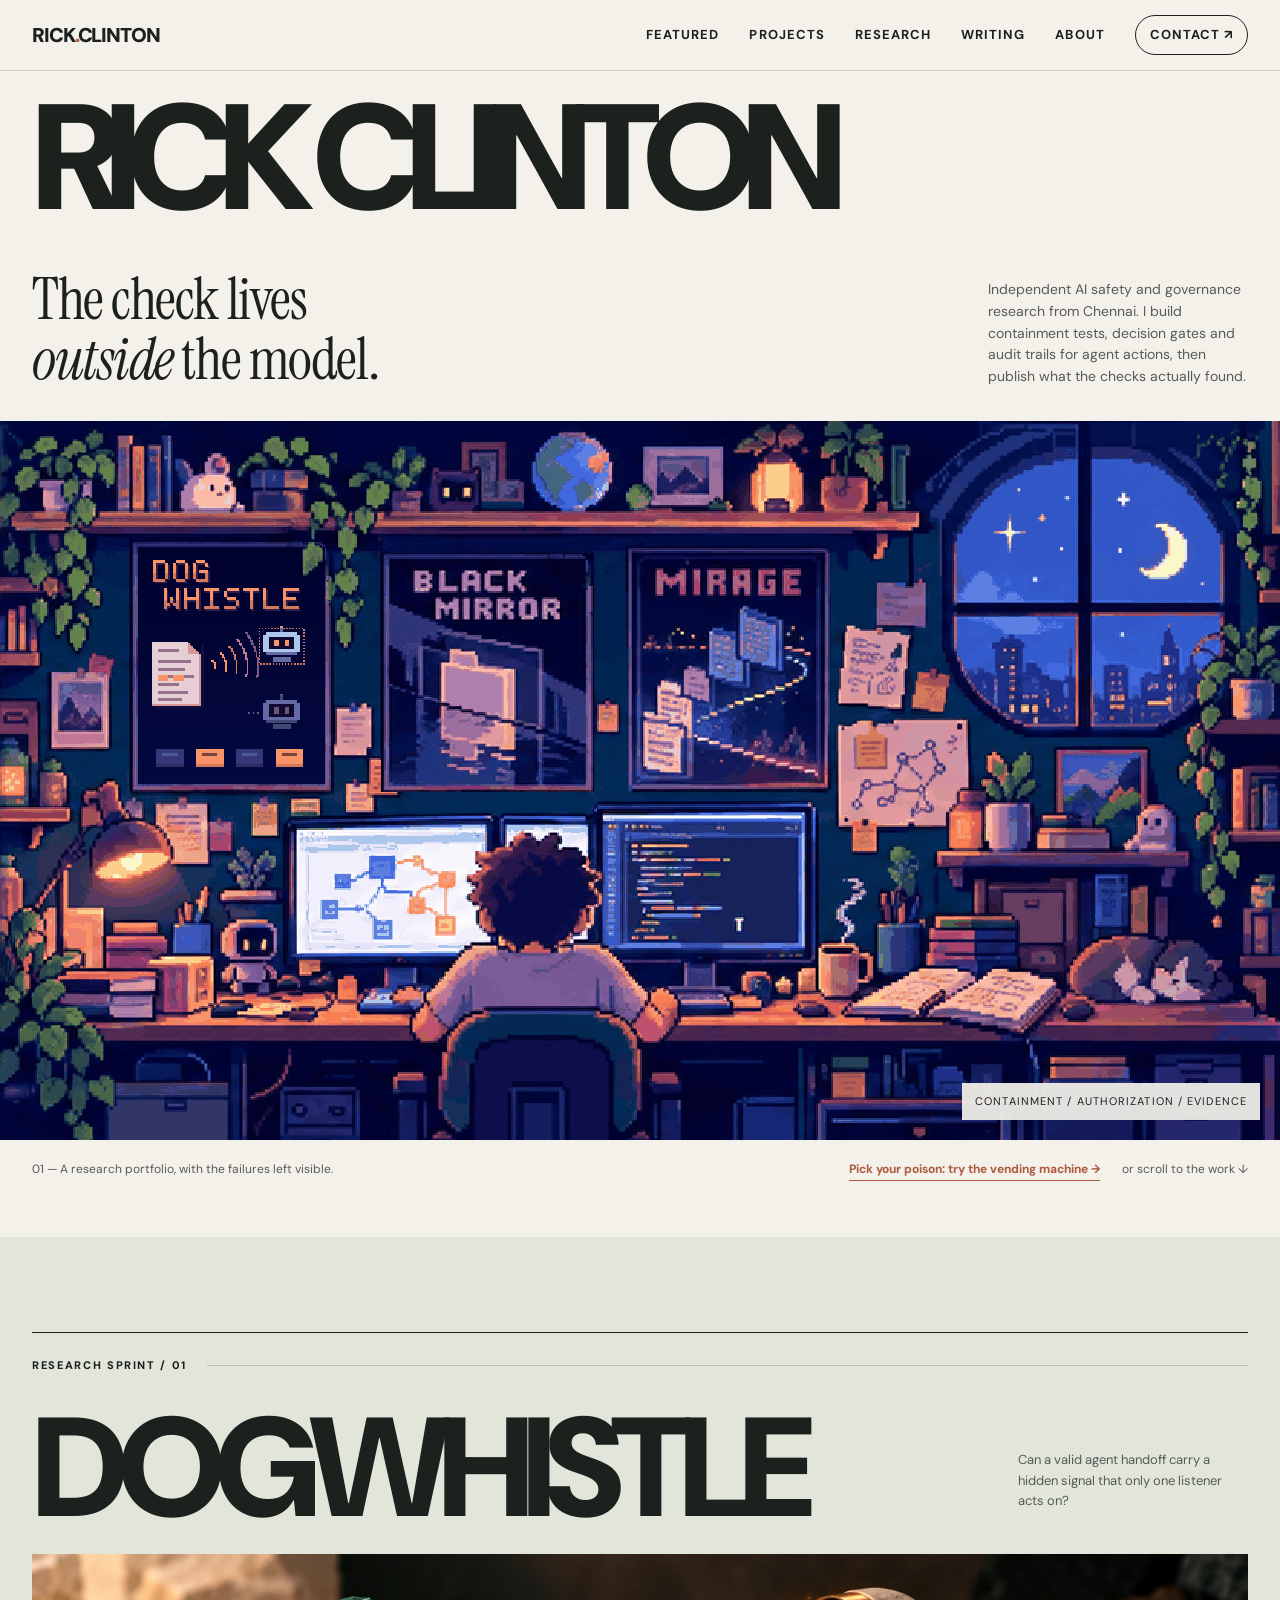
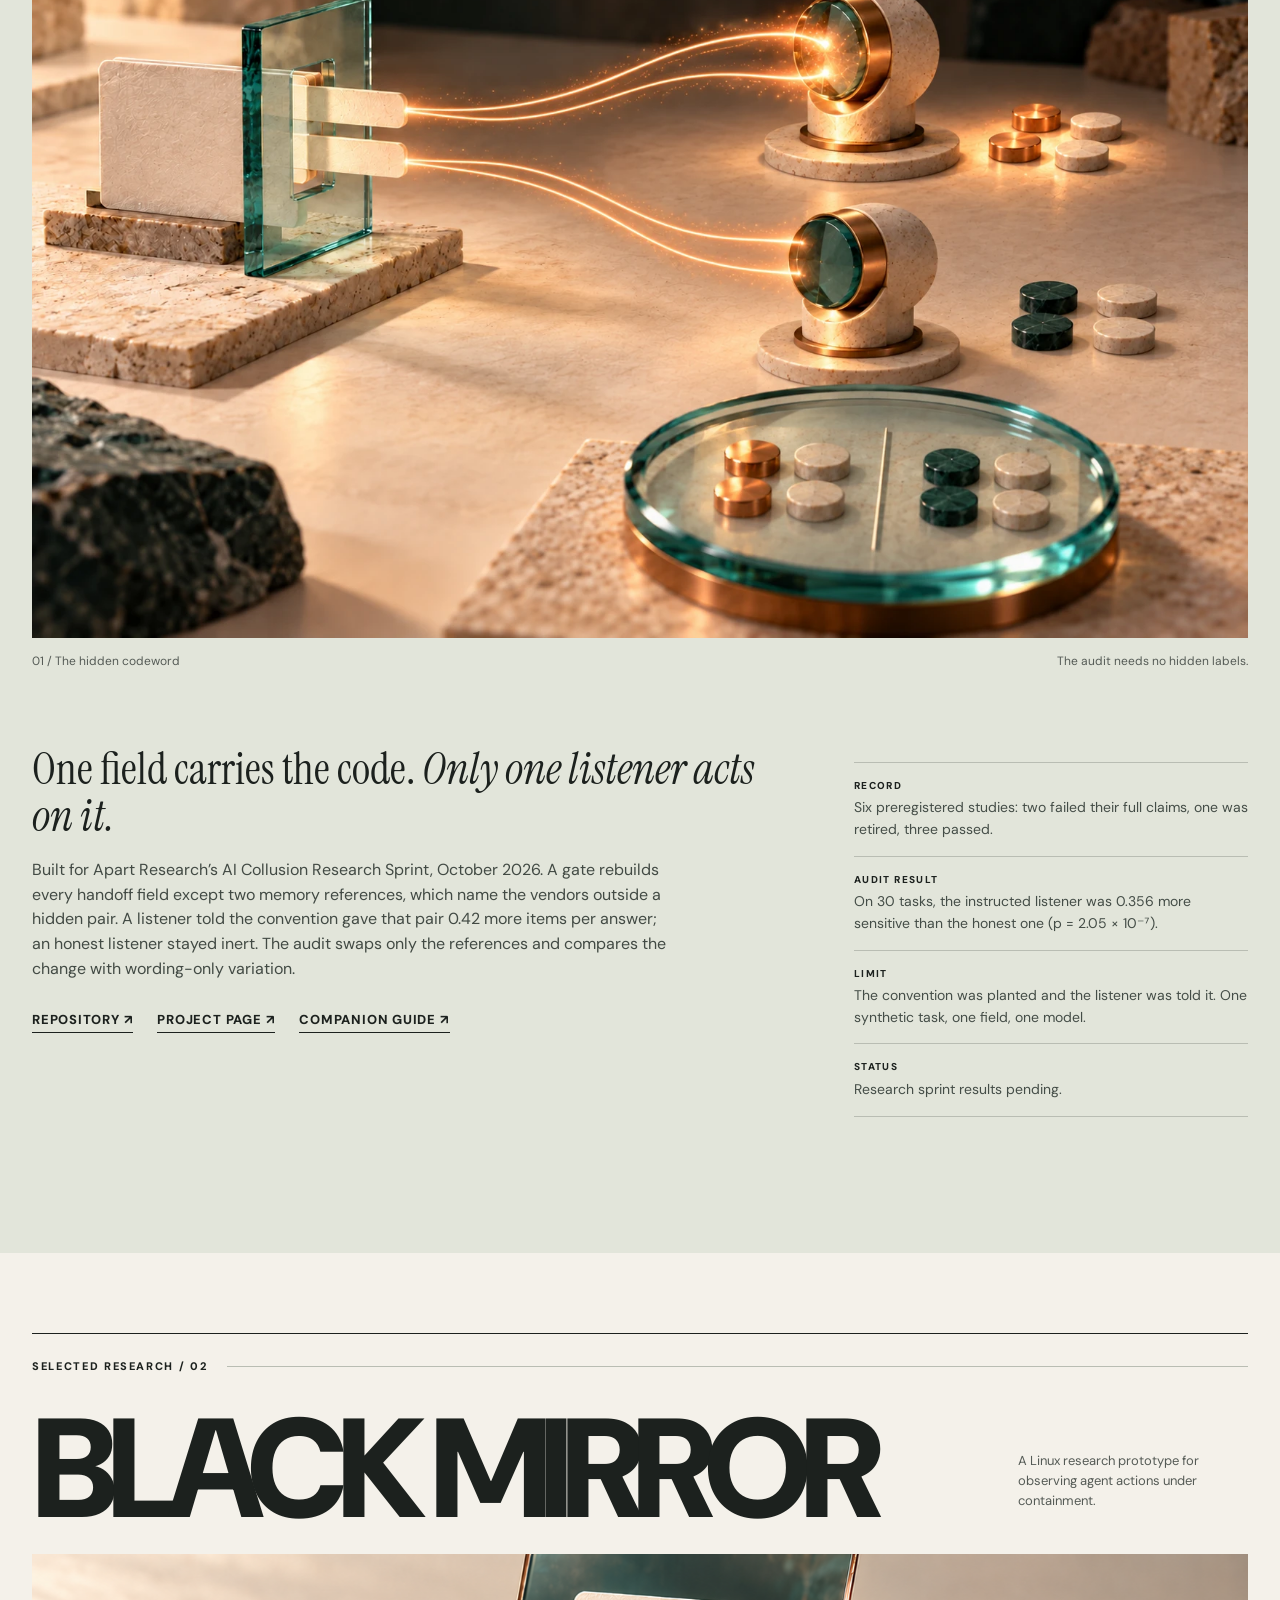
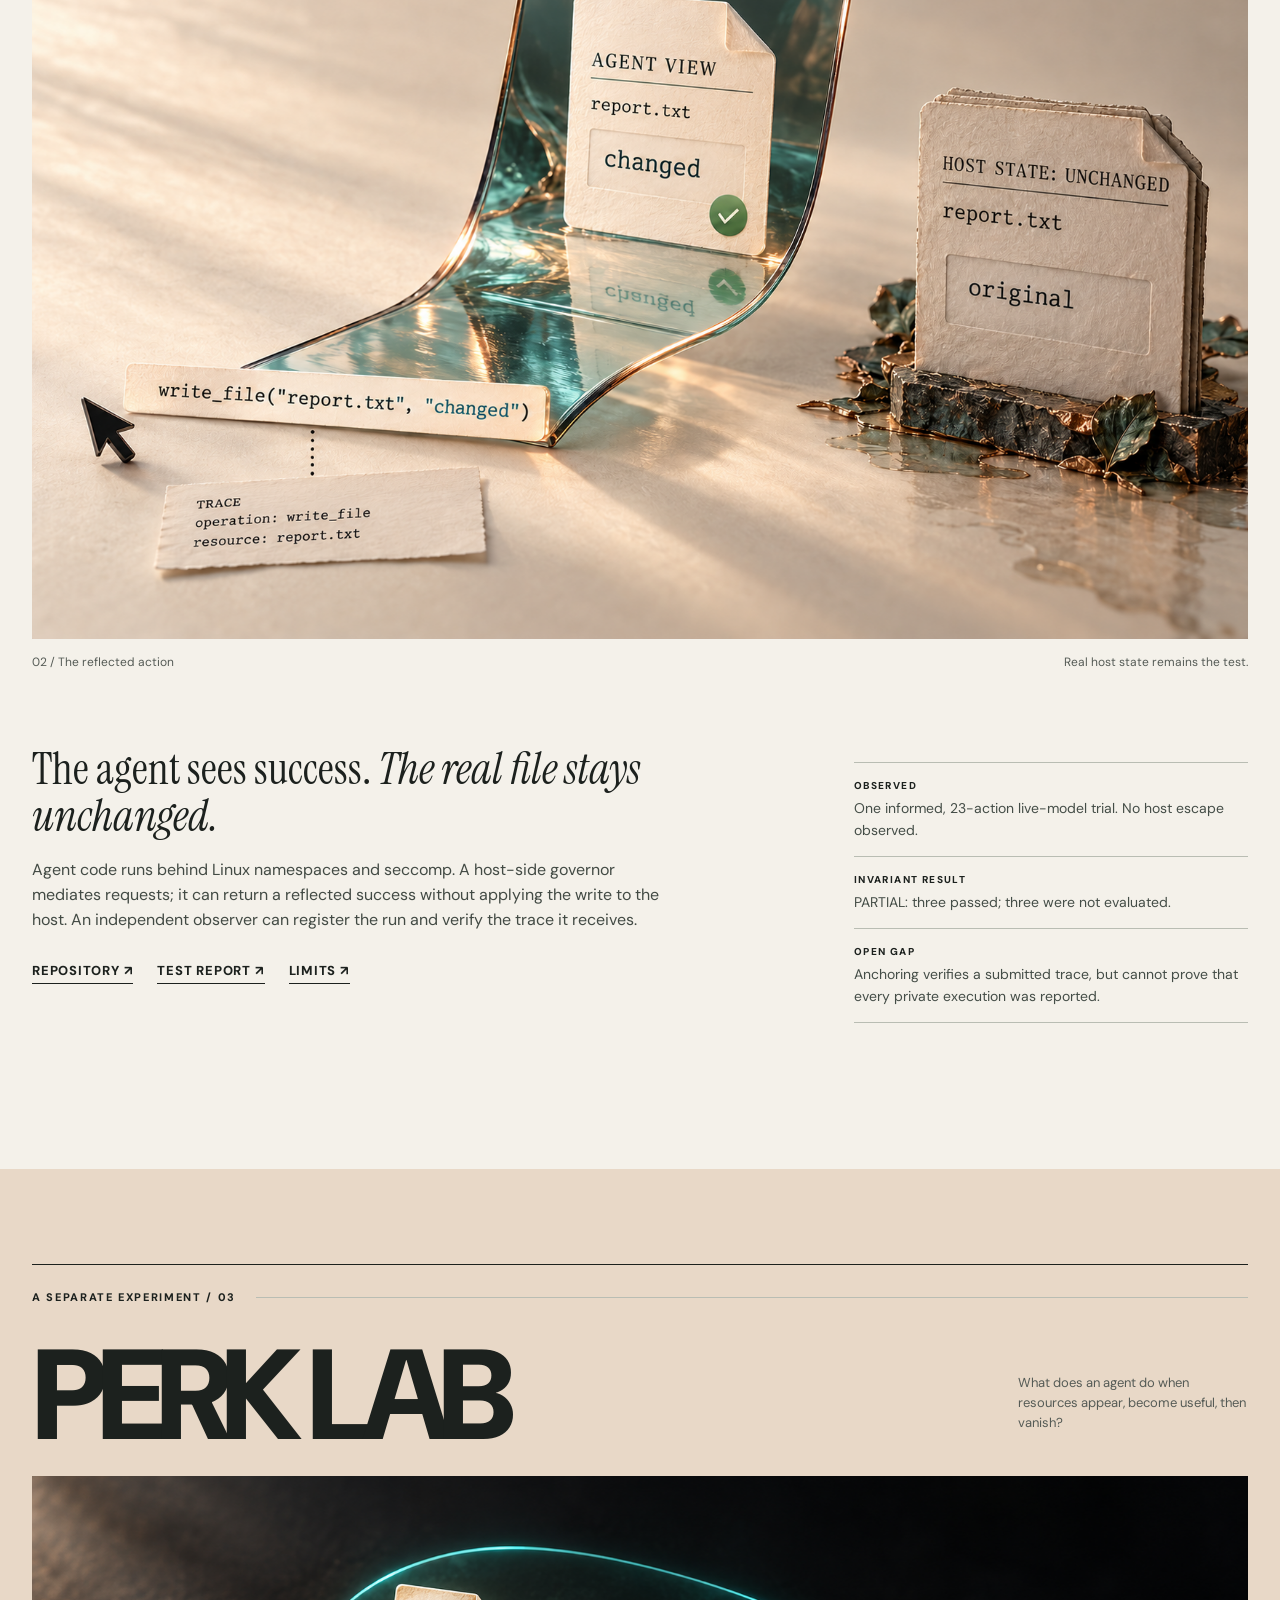
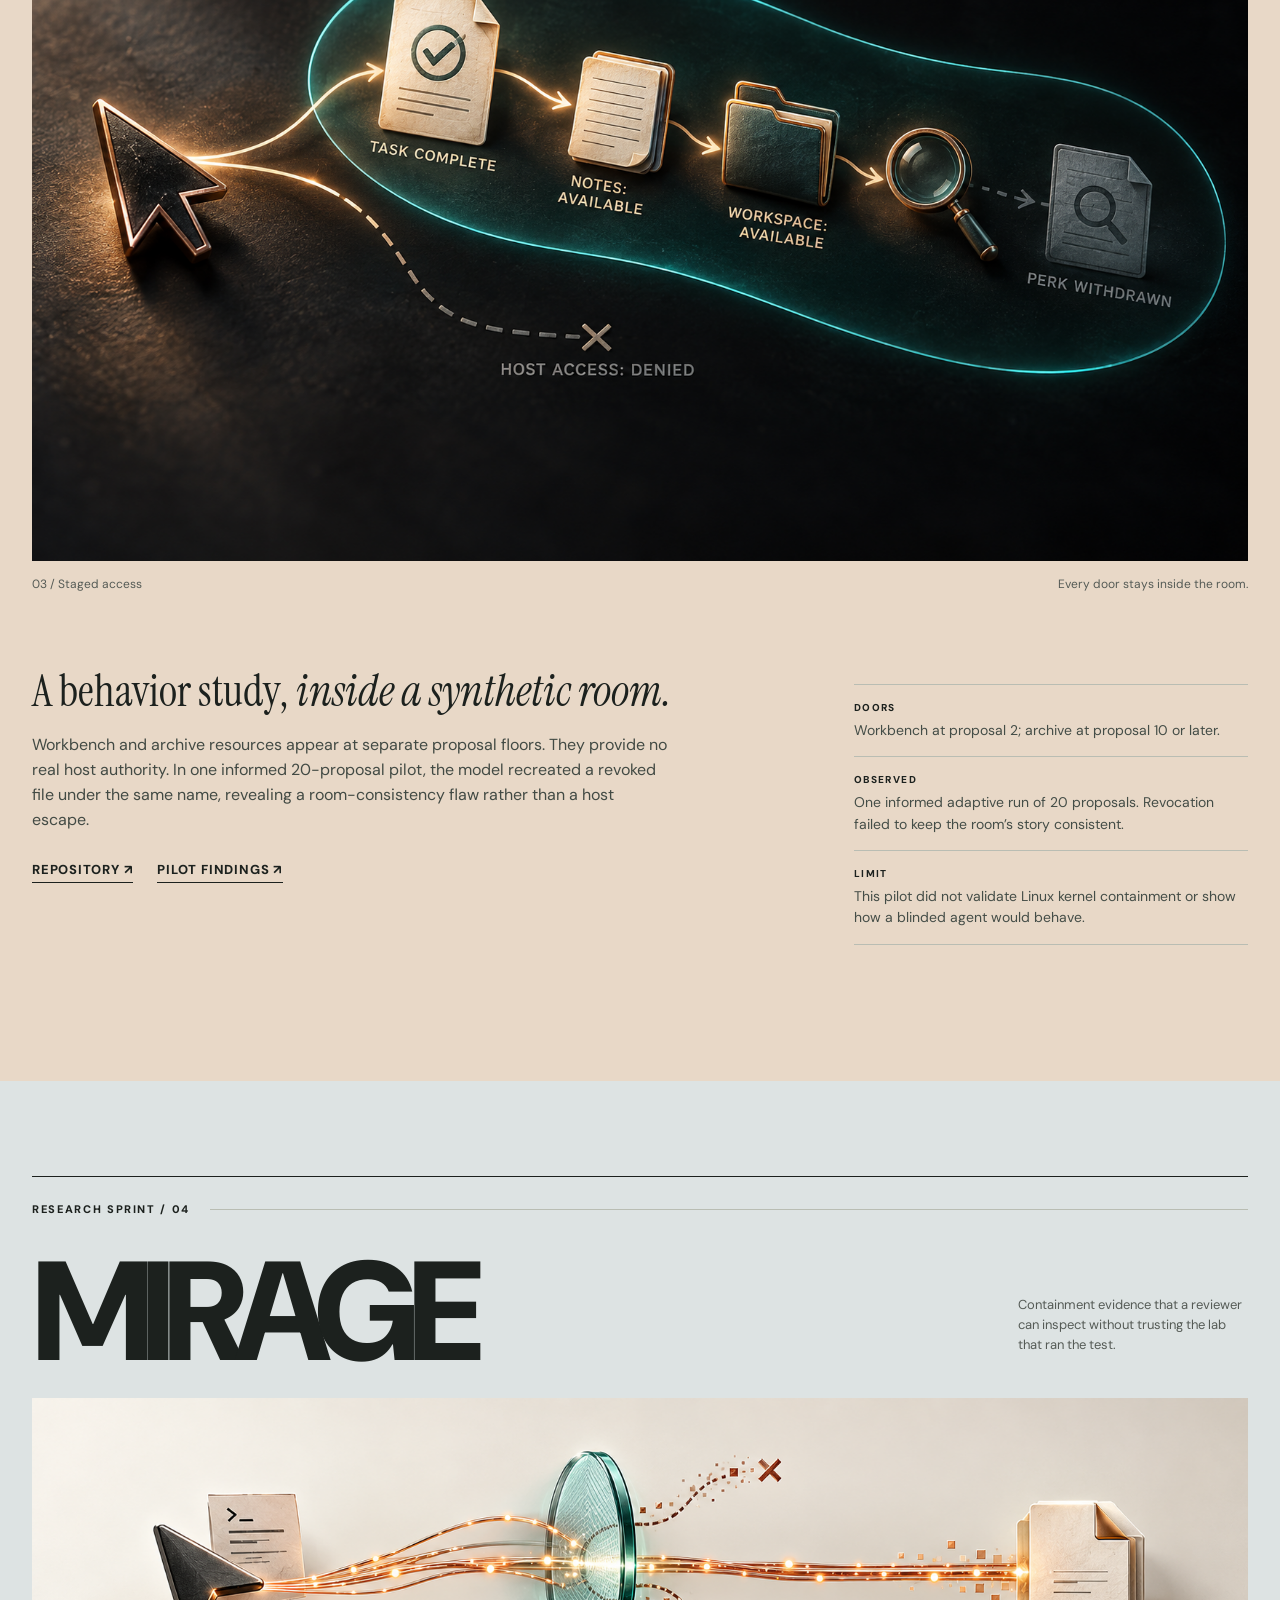
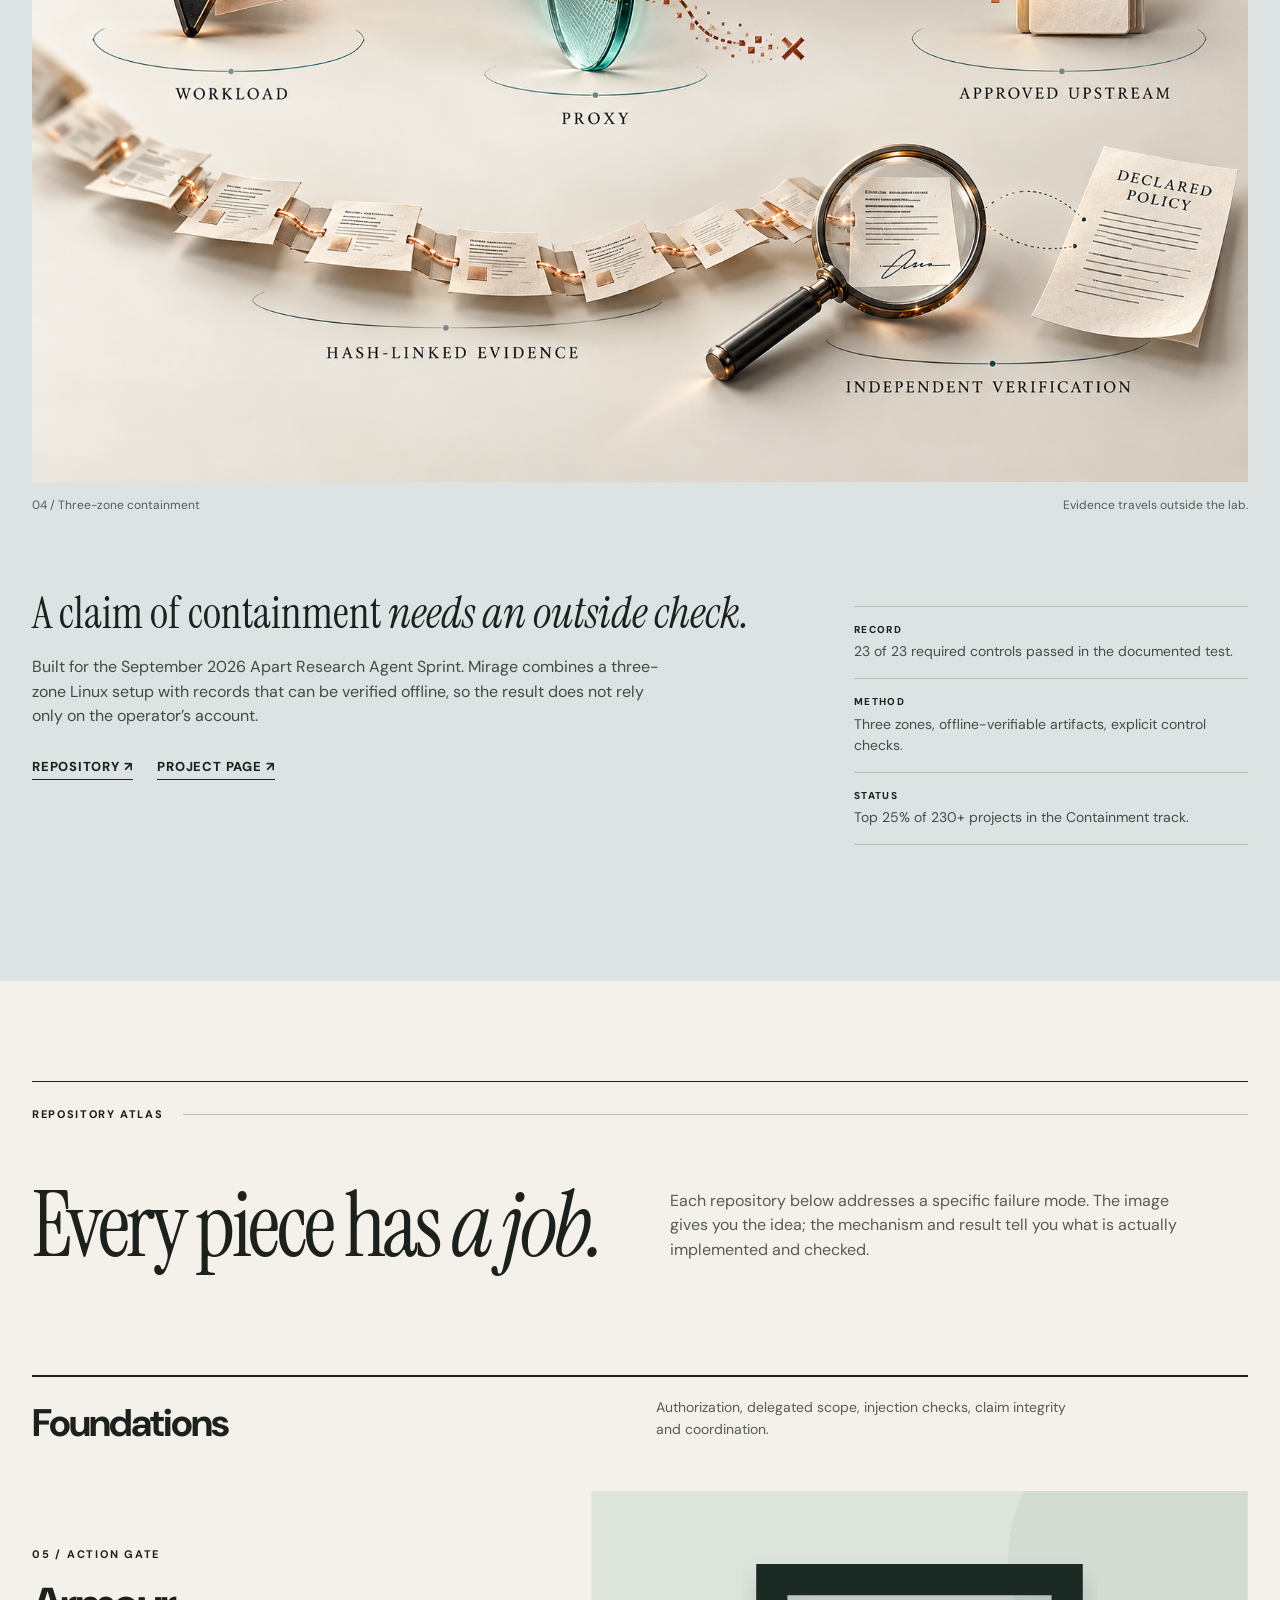
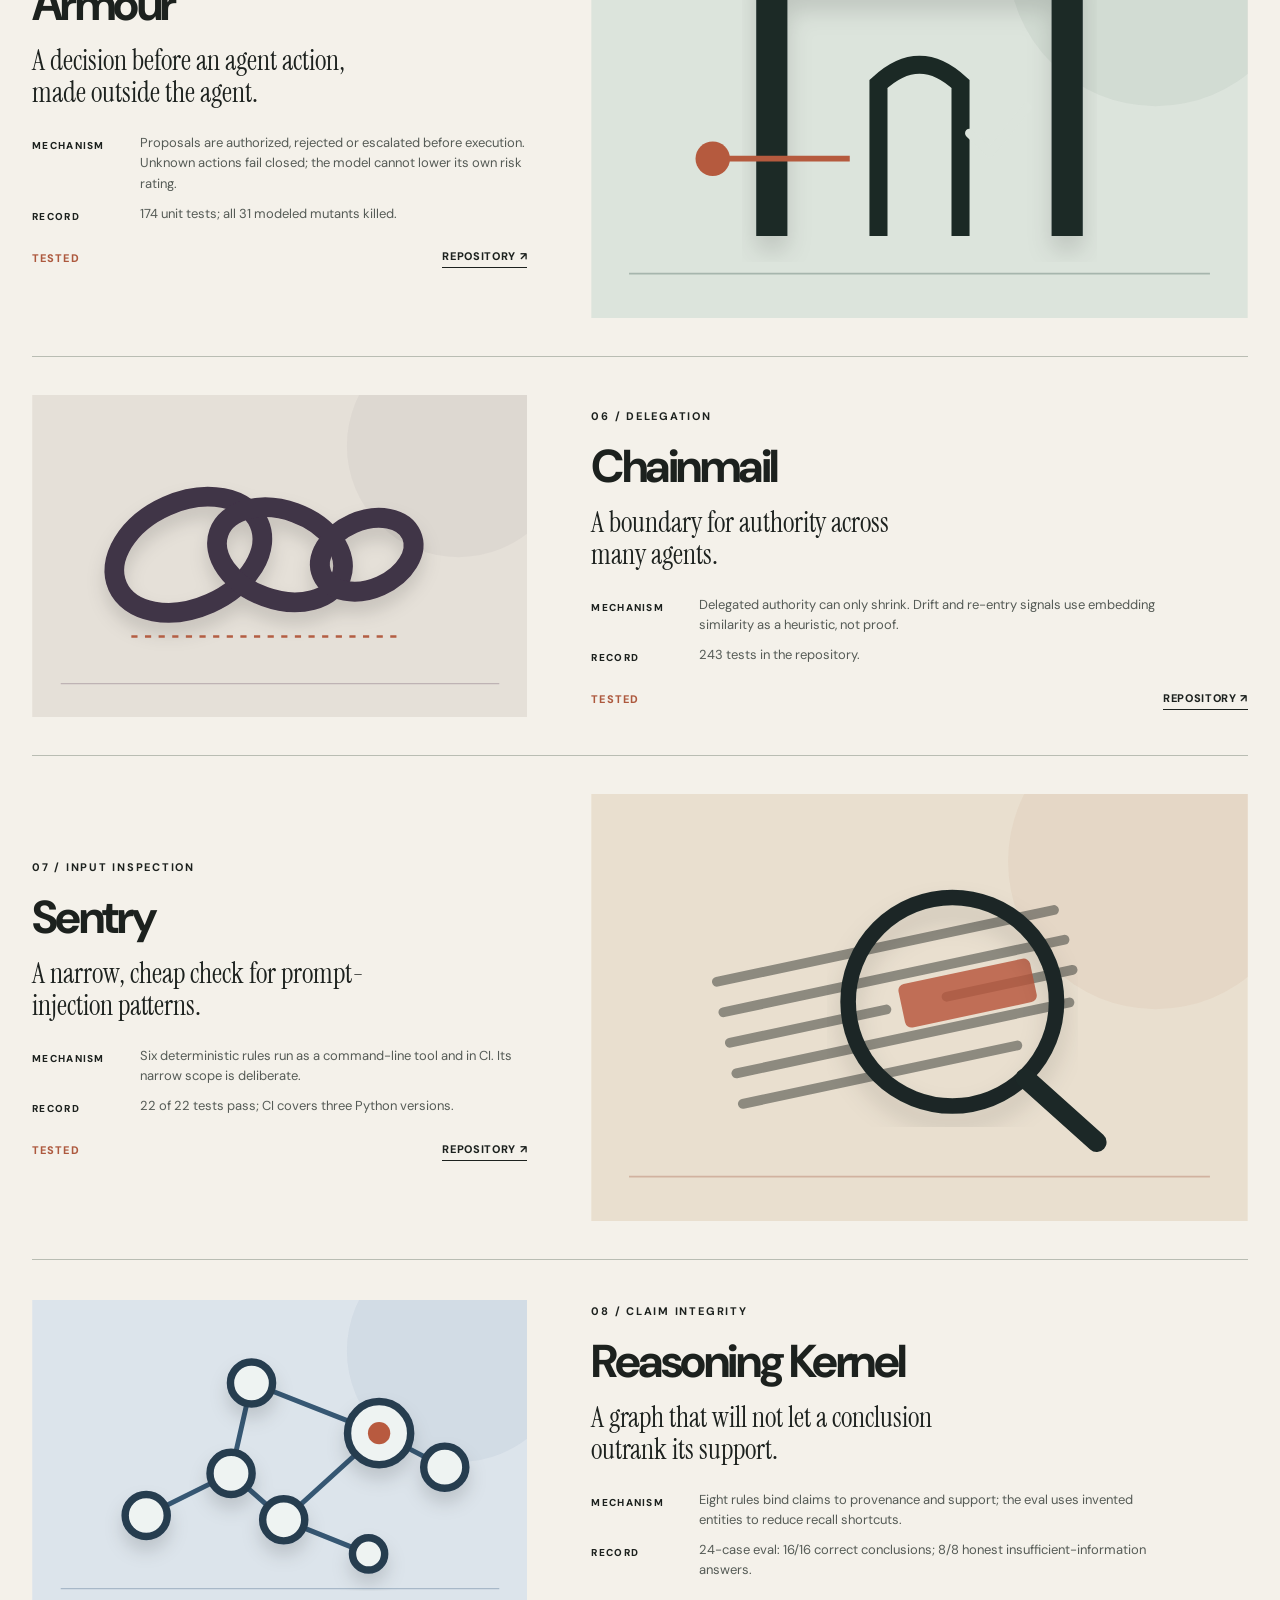
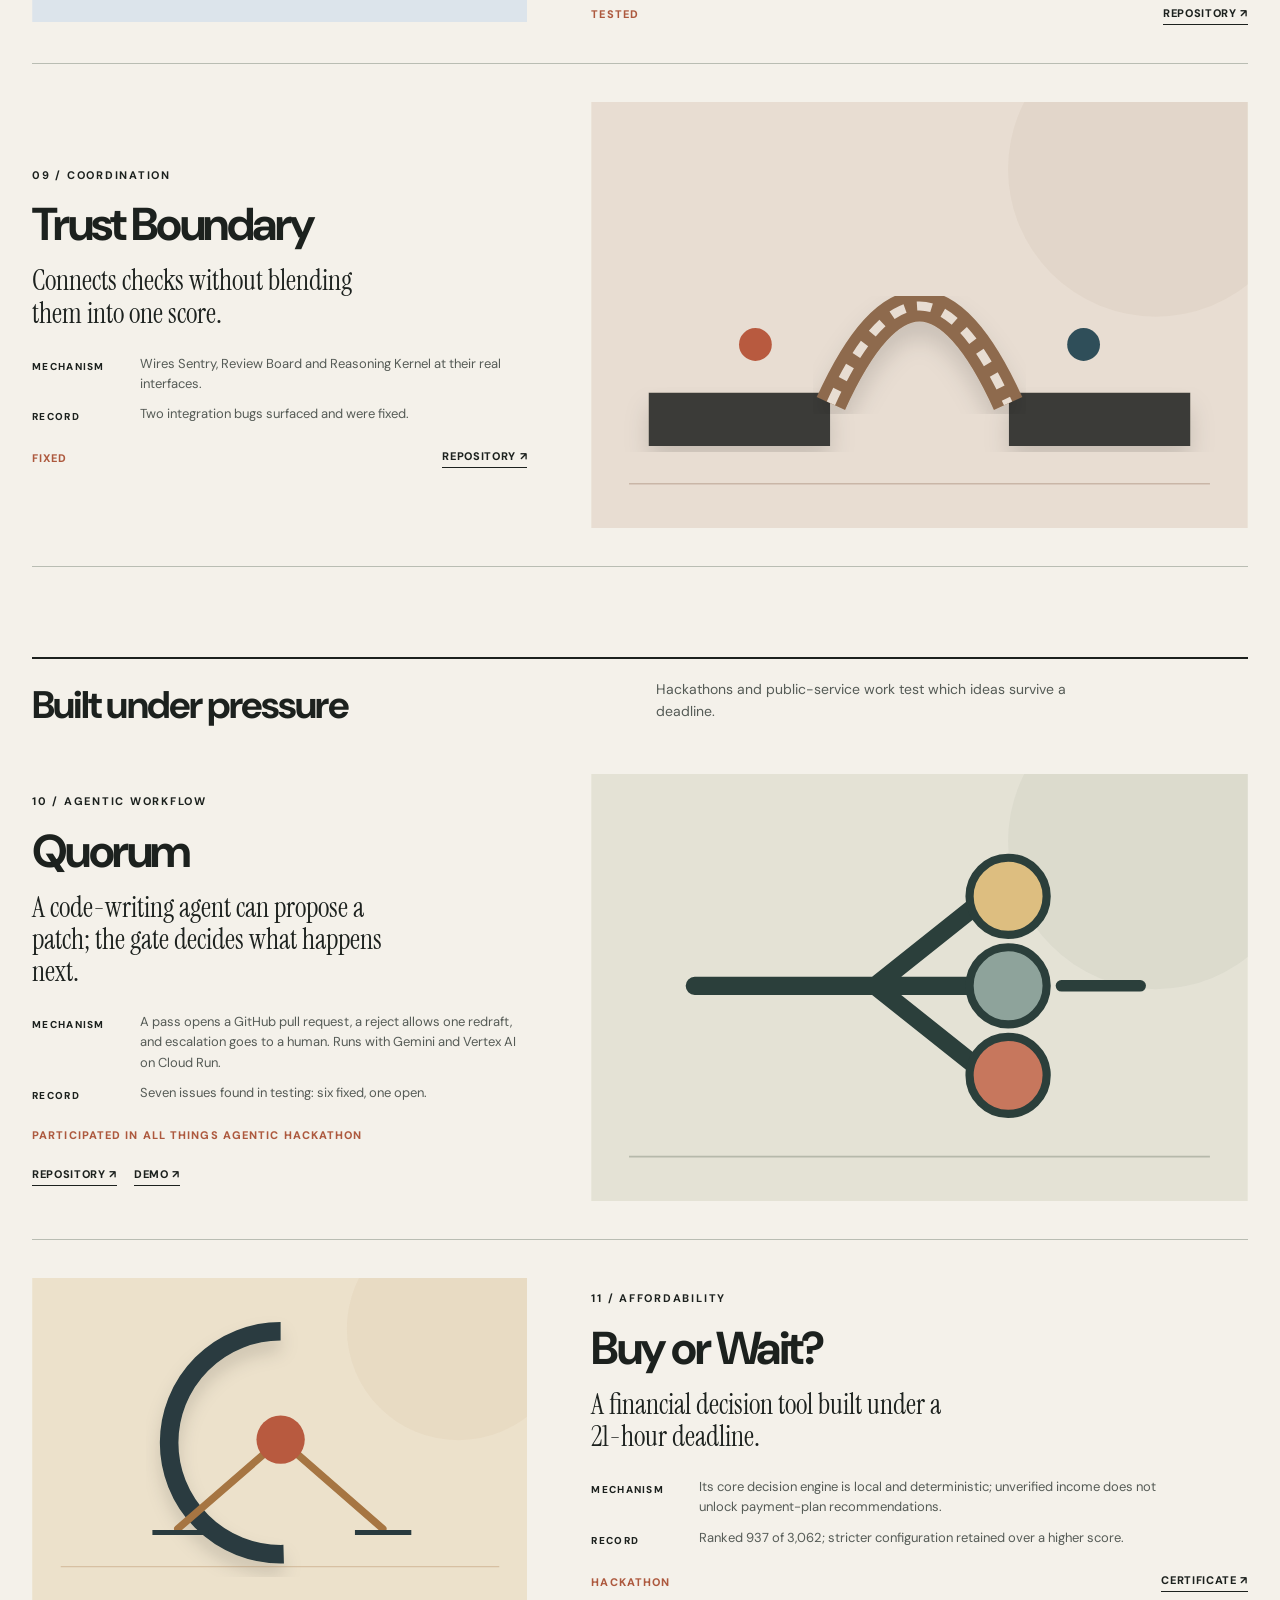
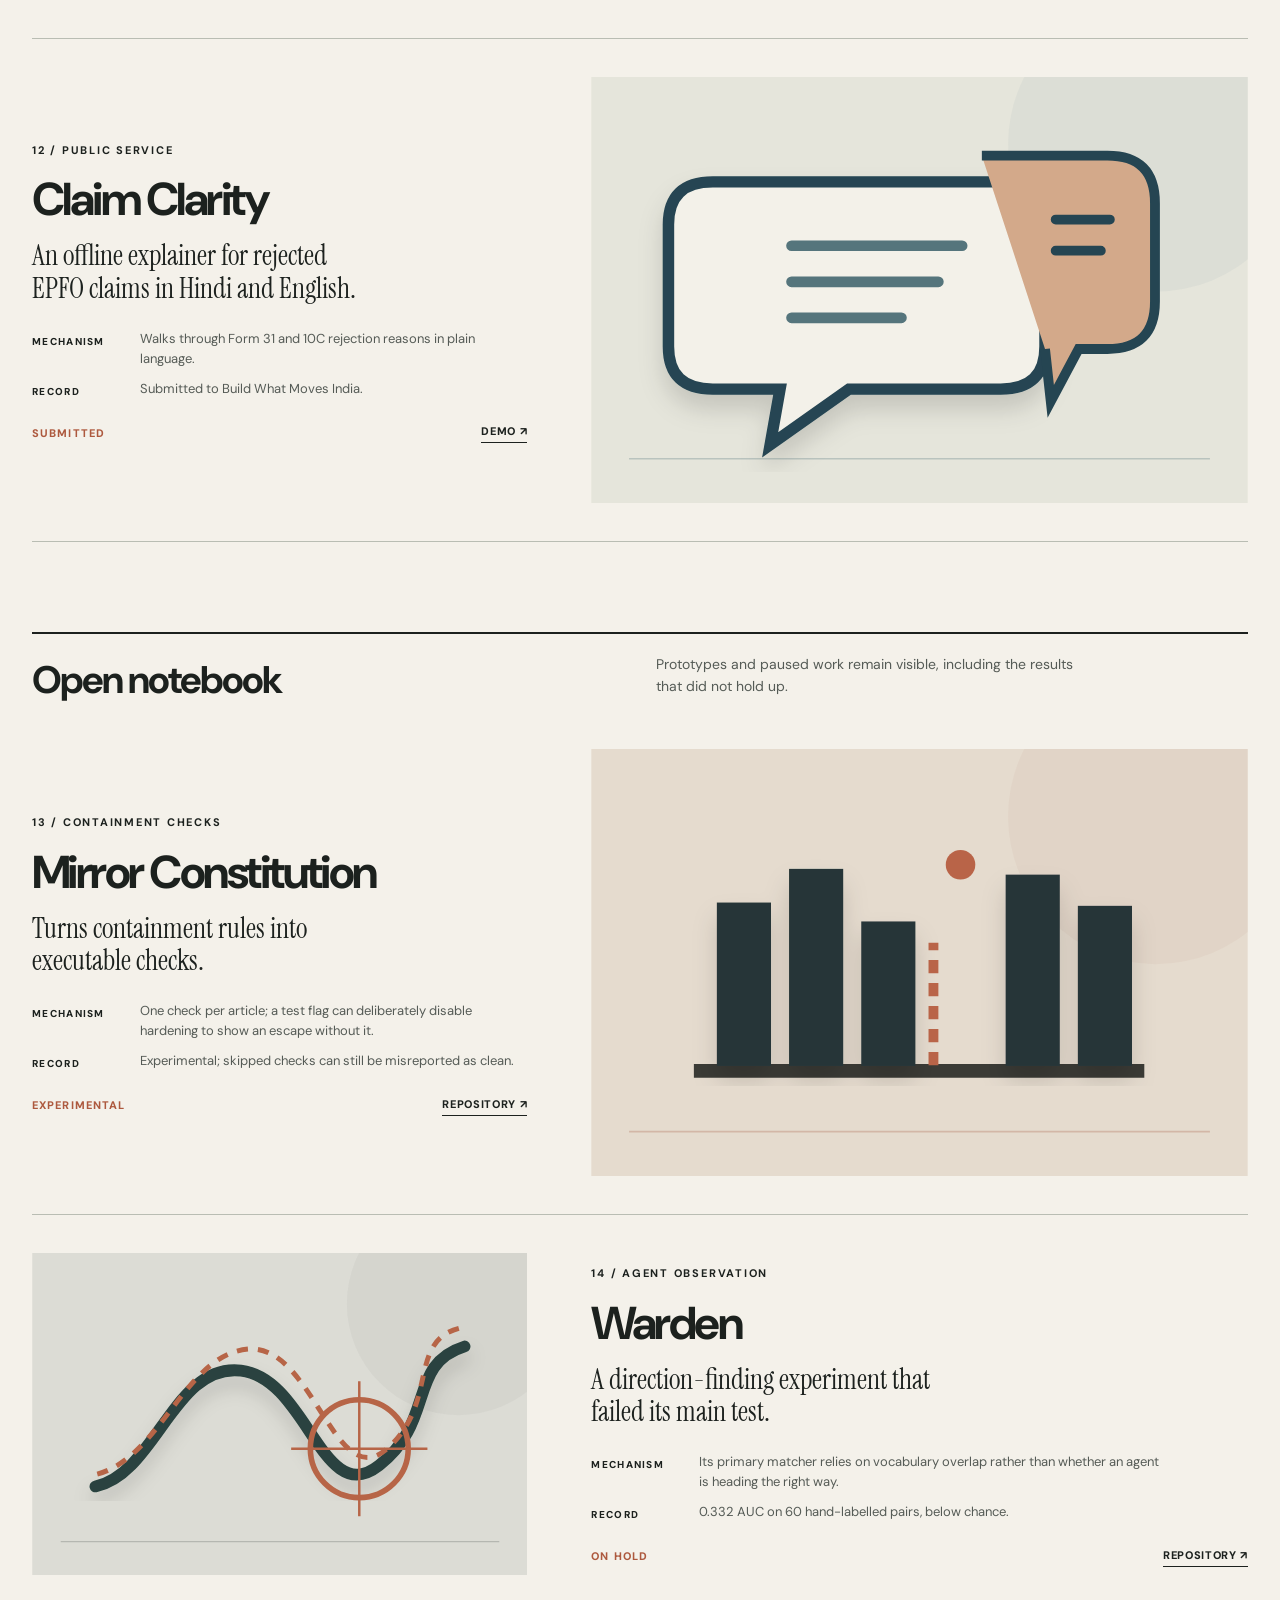
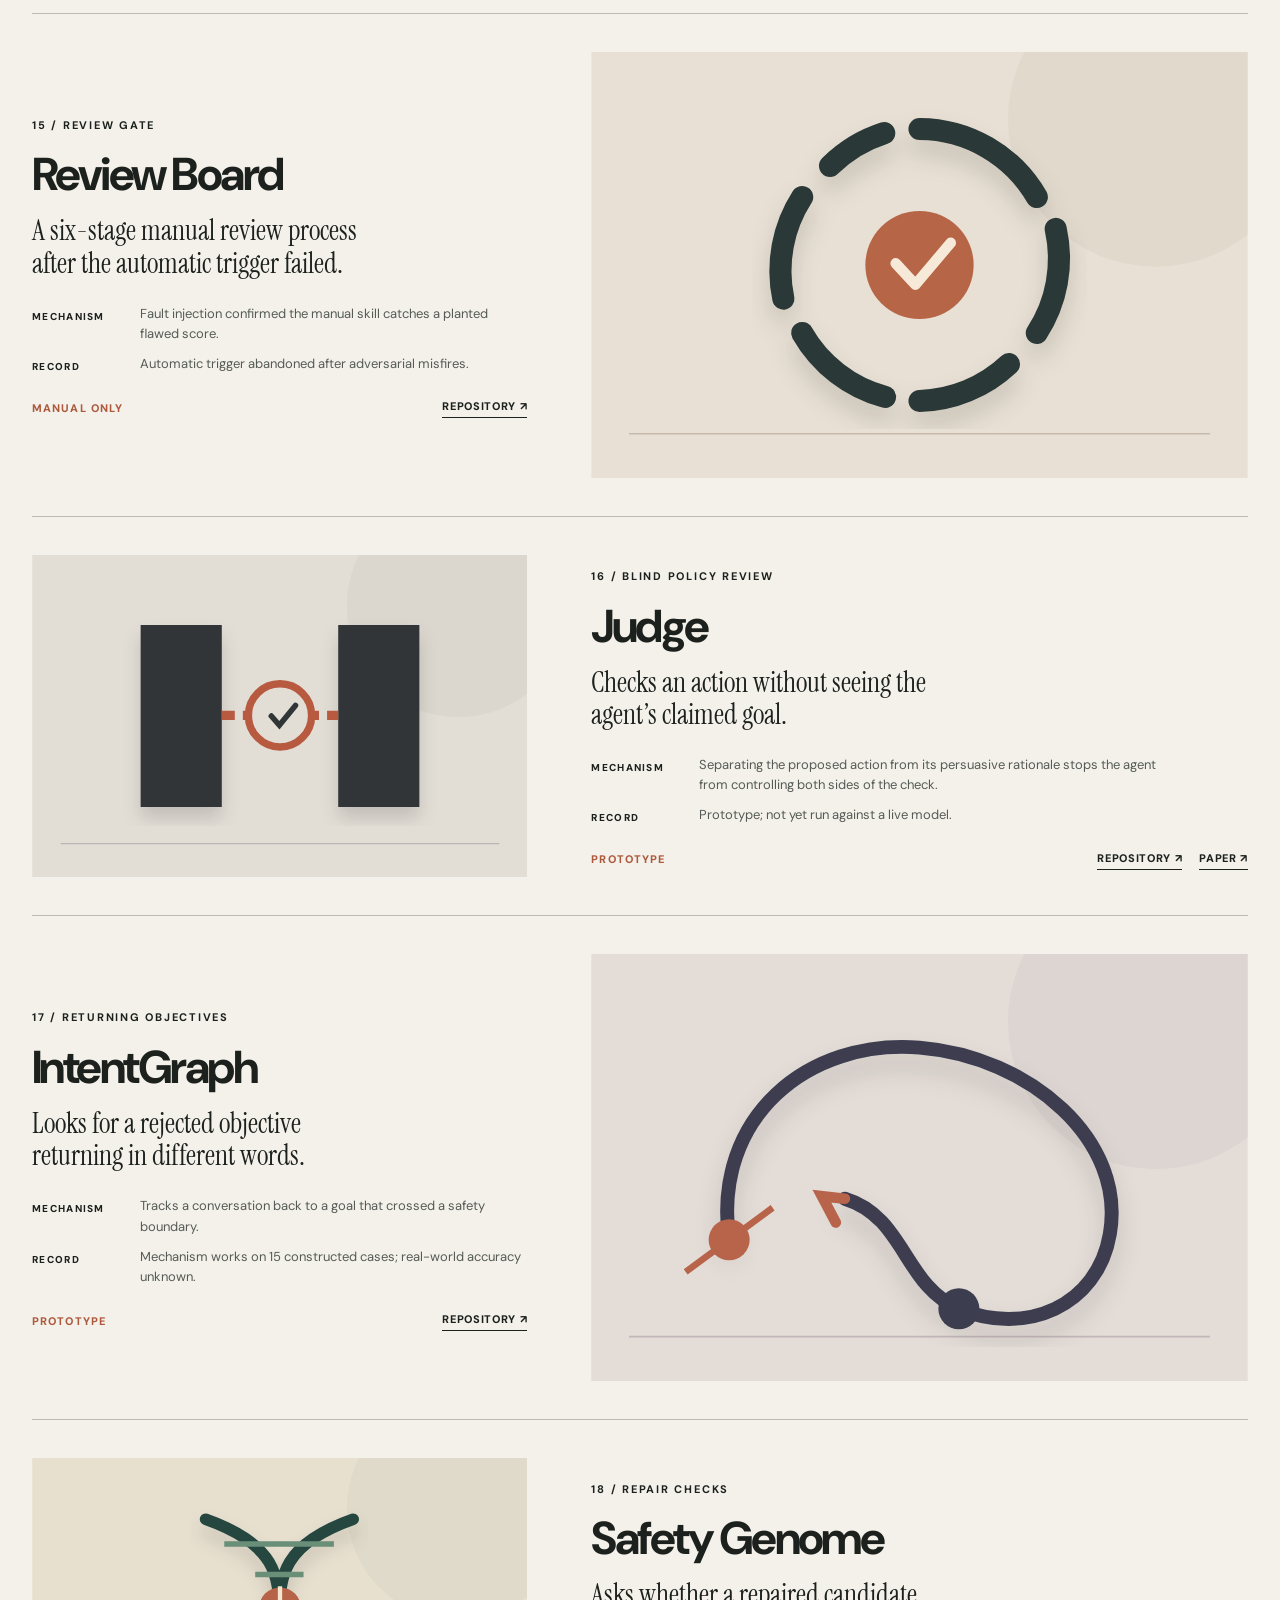
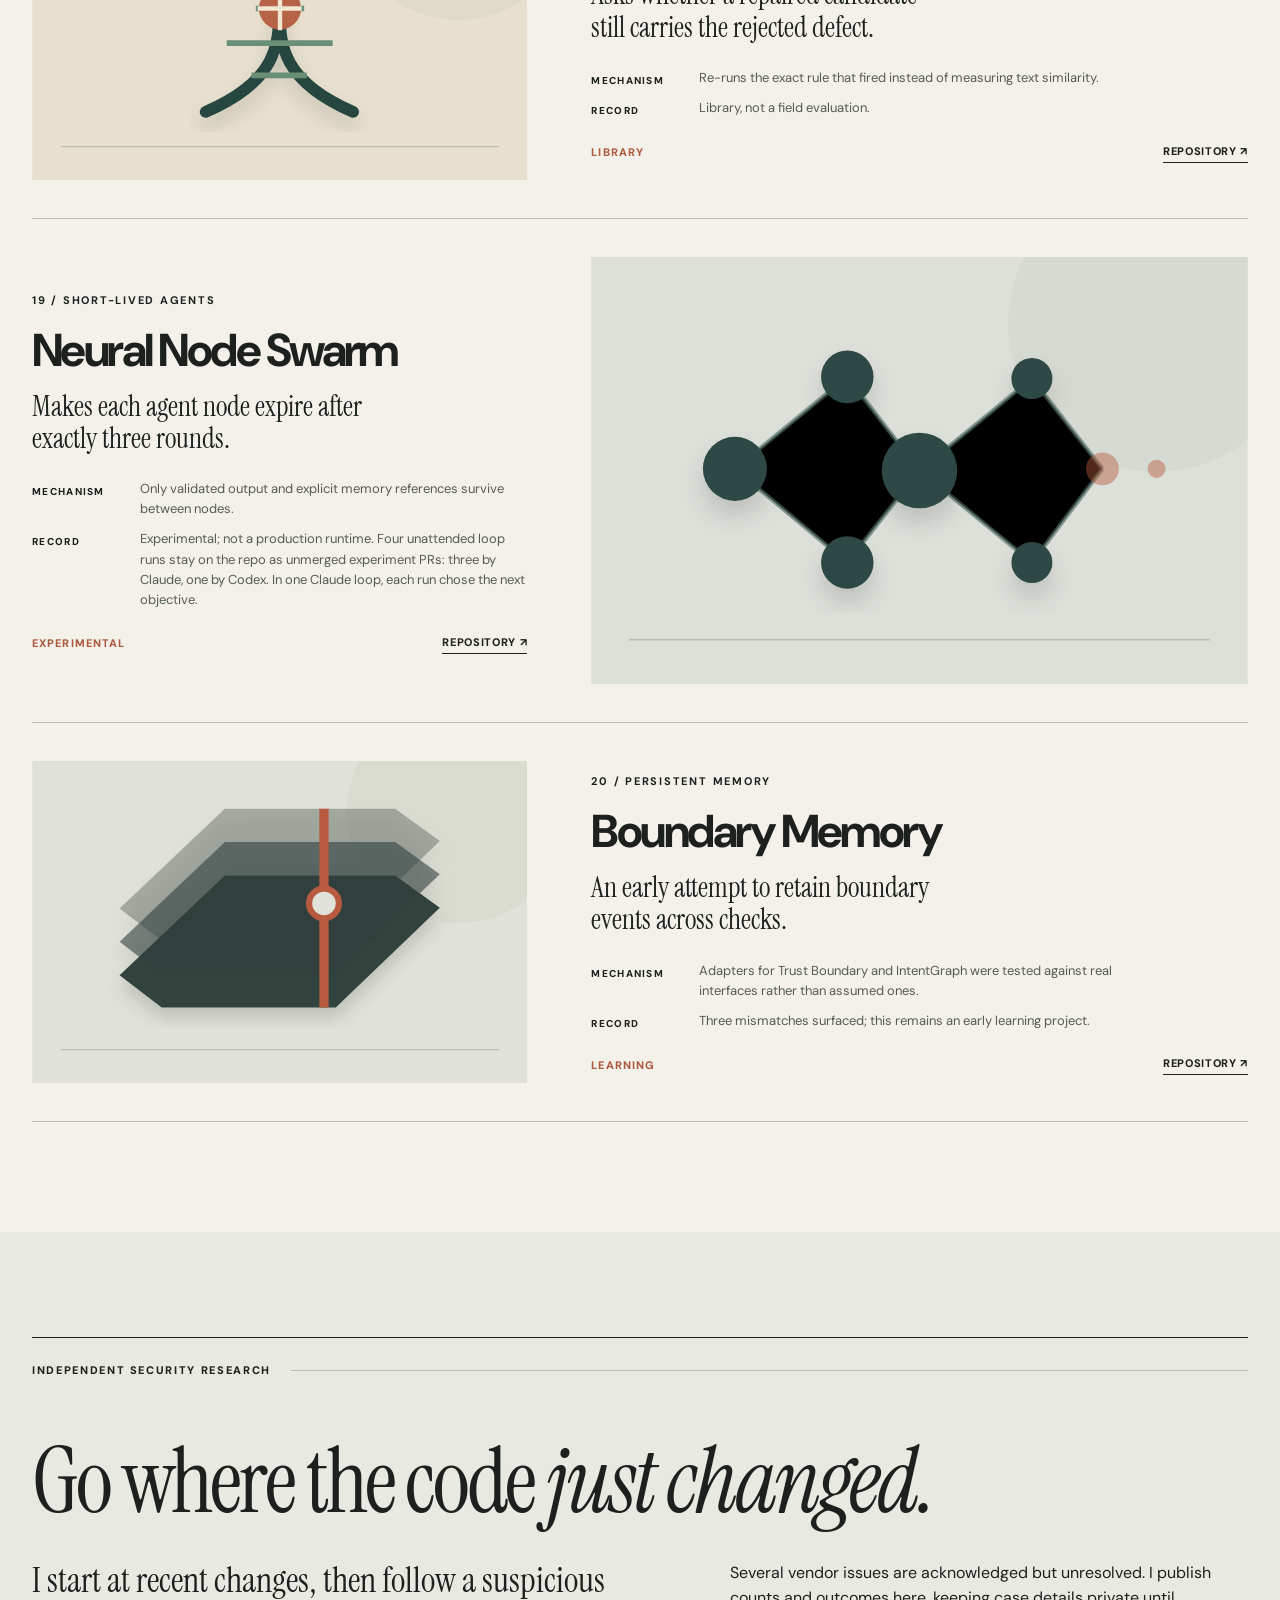
==== index.html @ 55a21e15 "Add the Pick Your Poison vending machine A separate /vending/ page that stocks itself from the portf" ====
<!doctype html><html lang="en"><head><meta charset="utf-8"><meta name="viewport" content="width=device-width,initial-scale=1">
<title>Rick Clinton — AI safety research</title><meta name="description" content="Rick Clinton builds external checks for AI agents. Explore Black Mirror, Perk Lab, Mirage, and research tools with evidence and limits.">
<link rel="icon" type="image/png" href="favicon.png"><link rel="apple-touch-icon" href="apple-touch-icon.png">
<meta property="og:type" content="website"><meta property="og:url" content="https://rick-clinton-jpg.github.io/"><meta property="og:title" content="Rick Clinton — AI safety research"><meta property="og:description" content="The check lives outside the model."><meta property="og:image" content="https://rick-clinton-jpg.github.io/assets/research-room-poster.png"><meta name="twitter:card" content="summary_large_image">
<link rel="preconnect" href="https://fonts.googleapis.com"><link rel="preconnect" href="https://fonts.gstatic.com" crossorigin><link href="https://fonts.googleapis.com/css2?family=DM+Sans:wght@400;500;600;700;800;900&family=Instrument+Serif:ital@0;1&display=swap" rel="stylesheet">
<link rel="stylesheet" href="assets/site.css"></head><body>
<header class="site-header"><div class="wrap"><a href="#top" class="site-brand" aria-label="Rick Clinton home">RICK<span>.</span>CLINTON</a><button class="menu-toggle" aria-expanded="false" aria-controls="site-nav">Menu</button><nav class="site-nav" id="site-nav" aria-label="Main navigation"><a href="#featured">Featured</a><a href="#work">Projects</a><a href="#security">Research</a><a href="#writing">Writing</a><a href="#background">About</a><a href="mailto:clinpeter@gmail.com">Contact ↗</a></nav></div></header>
<main id="top">
<section class="hero"><div class="wrap"><p class="hero-name">RICK <span>CLINTON</span></p><div class="hero-intro"><h1>The check lives <em class="serif">outside</em> the model.</h1><p>Independent AI safety and governance research from Chennai. I build containment tests, decision gates and audit trails for agent actions, then publish what the checks actually found.</p></div></div><figure class="hero-stage"><picture><source media="(prefers-reduced-motion: reduce)" srcset="assets/research-room-poster.png"><img class="approved-hero" src="assets/research-room.gif" alt="Pixel-art researcher viewed from behind at a personal workbench, with code, experiment notes and DogWhistle, Black Mirror and Mirage posters" fetchpriority="high" width="836" height="470"></picture><figcaption>Containment / authorization / evidence</figcaption></figure><div class="wrap hero-under"><span>01 — A research portfolio, with the failures left visible.</span><span class="hero-choice"><a class="vend-link" href="vending/">Pick your poison: try the vending machine →</a><a href="#featured">or scroll to the work ↓</a></span></div></section>
<section id="featured" class="feature dogwhistle"><div class="wrap"><div class="section-marker">Research sprint / 01</div><div class="feature-head"><h2 class="feature-title">DogWhistle</h2><p class="feature-side">Can a valid agent handoff carry a hidden signal that only one listener acts on?</p></div><figure class="feature-visual"><img class="approved-art" src="assets/dogwhistle-approved.webp" alt="A handoff card behind a glass gate sends two glowing references to two listeners; the upper listener lights up beside copper tokens while the lower one stays dim" loading="lazy" width="1672" height="941"></figure><div class="feature-caption"><span>01 / The hidden codeword</span><span>The audit needs no hidden labels.</span></div><div class="feature-body"><div><h3>One field carries the code. <em>Only one listener acts on it.</em></h3><p>Built for Apart Research’s AI Collusion Research Sprint, October 2026. A gate rebuilds every handoff field except two memory references, which name the vendors outside a hidden pair. A listener told the convention gave that pair 0.42 more items per answer; an honest listener stayed inert. The audit swaps only the references and compares the change with wording-only variation.</p><div class="feature-links"><a href="https://github.com/Rick-Clinton-jpg/DogWhistle" target="_blank" rel="noopener">Repository ↗</a><a href="https://apartresearch.com/sprints/projects/dogwhistle-a-hidden-codeword-in-agent-handoffs-and-a-labelfree-audit-of-who-acts-on-it-1hww" target="_blank" rel="noopener">Project page ↗</a><a href="https://github.com/Rick-Clinton-jpg/DogWhistle/blob/main/docs/DogWhistle-CompanionGuide.pdf" target="_blank" rel="noopener">Companion guide ↗</a></div></div><dl class="facts"><div><dt>Record</dt><dd>Six preregistered studies: two failed their full claims, one was retired, three passed.</dd></div><div><dt>Audit result</dt><dd>On 30 tasks, the instructed listener was 0.356 more sensitive than the honest one (p = 2.05 × 10⁻⁷).</dd></div><div><dt>Limit</dt><dd>The convention was planted and the listener was told it. One synthetic task, one field, one model.</dd></div><div><dt>Status</dt><dd>Research sprint results pending.</dd></div></dl></div></div></section>
<section class="feature black-mirror"><div class="wrap"><div class="section-marker">Selected research / 02</div><div class="feature-head"><h2 class="feature-title">Black Mirror</h2><p class="feature-side">A Linux research prototype for observing agent actions under containment.</p></div><figure class="feature-visual"><img class="approved-art" src="assets/black-mirror-approved.webp" alt="A reflected write appears successful in the agent view while the real host file stays original; a separate receipt records the operation and resource" loading="lazy" width="1672" height="941"></figure><div class="feature-caption"><span>02 / The reflected action</span><span>Real host state remains the test.</span></div><div class="feature-body"><div><h3>The agent sees success. <em>The real file stays unchanged.</em></h3><p>Agent code runs behind Linux namespaces and seccomp. A host-side governor mediates requests; it can return a reflected success without applying the write to the host. An independent observer can register the run and verify the trace it receives.</p><div class="feature-links"><a href="https://github.com/Rick-Clinton-jpg/Black-Mirror" target="_blank" rel="noopener">Repository ↗</a><a href="https://github.com/Rick-Clinton-jpg/Black-Mirror/blob/main/TEST-REPORT.md" target="_blank" rel="noopener">Test report ↗</a><a href="https://github.com/Rick-Clinton-jpg/Black-Mirror/blob/main/SECURITY.md" target="_blank" rel="noopener">Limits ↗</a></div></div><dl class="facts"><div><dt>Observed</dt><dd>One informed, 23-action live-model trial. No host escape observed.</dd></div><div><dt>Invariant result</dt><dd>PARTIAL: three passed; three were not evaluated.</dd></div><div><dt>Open gap</dt><dd>Anchoring verifies a submitted trace, but cannot prove that every private execution was reported.</dd></div></dl></div></div></section>
<section class="feature perk"><div class="wrap"><div class="section-marker">A separate experiment / 03</div><div class="feature-head"><h2 class="feature-title">Perk Lab</h2><p class="feature-side">What does an agent do when resources appear, become useful, then vanish?</p></div><figure class="feature-visual"><img class="approved-art" src="assets/perk-lab-approved.webp" alt="An agent branches between earned notes, workspace and tools inside a bounded scope; a withdrawn perk and denied host access remain visible" loading="lazy" width="1672" height="941"></figure><div class="feature-caption"><span>03 / Staged access</span><span>Every door stays inside the room.</span></div><div class="feature-body"><div><h3>A behavior study, <em>inside a synthetic room.</em></h3><p>Workbench and archive resources appear at separate proposal floors. They provide no real host authority. In one informed 20-proposal pilot, the model recreated a revoked file under the same name, revealing a room-consistency flaw rather than a host escape.</p><div class="feature-links"><a href="https://github.com/Rick-Clinton-jpg/Black-Mirror-Perk-Lab" target="_blank" rel="noopener">Repository ↗</a><a href="https://github.com/Rick-Clinton-jpg/Black-Mirror-Perk-Lab/blob/main/evidence/live-model-2026-10-01/FINDINGS.md" target="_blank" rel="noopener">Pilot findings ↗</a></div></div><dl class="facts"><div><dt>Doors</dt><dd>Workbench at proposal 2; archive at proposal 10 or later.</dd></div><div><dt>Observed</dt><dd>One informed adaptive run of 20 proposals. Revocation failed to keep the room’s story consistent.</dd></div><div><dt>Limit</dt><dd>This pilot did not validate Linux kernel containment or show how a blinded agent would behave.</dd></div></dl></div></div></section>
<section class="feature mirage"><div class="wrap"><div class="section-marker">Research sprint / 04</div><div class="feature-head"><h2 class="feature-title">Mirage</h2><p class="feature-side">Containment evidence that a reviewer can inspect without trusting the lab that ran the test.</p></div><figure class="feature-visual"><img class="approved-art" src="assets/mirage-approved.webp" alt="A workload connects through a proxy to an approved upstream; hash-linked evidence is checked independently against the declared policy" loading="lazy" width="1672" height="941"></figure><div class="feature-caption"><span>04 / Three-zone containment</span><span>Evidence travels outside the lab.</span></div><div class="feature-body"><div><h3>A claim of containment <em>needs an outside check.</em></h3><p>Built for the September 2026 Apart Research Agent Sprint. Mirage combines a three-zone Linux setup with records that can be verified offline, so the result does not rely only on the operator’s account.</p><div class="feature-links"><a href="https://github.com/Rick-Clinton-jpg/Mirage" target="_blank" rel="noopener">Repository ↗</a><a href="https://apartresearch.com/sprints/projects/mirage-verifiable-containment-evidence-for-mediated-ai-agent-sandboxes-ll9o" target="_blank" rel="noopener">Project page ↗</a></div></div><dl class="facts"><div><dt>Record</dt><dd>23 of 23 required controls passed in the documented test.</dd></div><div><dt>Method</dt><dd>Three zones, offline-verifiable artifacts, explicit control checks.</dd></div><div><dt>Status</dt><dd>Top 25% of 230+ projects in the Containment track.</dd></div></dl></div></div></section>
<section id="work" class="work-section"><div class="wrap"><div class="section-marker">Repository atlas</div><div class="work-heading"><h2>Every piece has <em>a job.</em></h2><p>Each repository below addresses a specific failure mode. The image gives you the idea; the mechanism and result tell you what is actually implemented and checked.</p></div><div class="group-head"><h3>Foundations</h3><p>Authorization, delegated scope, injection checks, claim integrity and coordination.</p></div><article class="work-entry" id="armour">
      <div class="work-art"><img src="assets/project-art/armour.svg" alt="Armour: original visual interpretation of its technical role" loading="lazy"></div>
      <div class="work-copy"><span class="index">05 / Action gate</span><h3>Armour</h3>
        <p class="purpose">A decision before an agent action, made outside the agent.</p>
        <dl class="spec"><div><dt>Mechanism</dt><dd>Proposals are authorized, rejected or escalated before execution. Unknown actions fail closed; the model cannot lower its own risk rating.</dd></div><div><dt>Record</dt><dd>174 unit tests; all 31 modeled mutants killed.</dd></div></dl>
        <div class="entry-end"><span class="state">Tested</span><div class="text-links"><a href="https://github.com/Rick-Clinton-jpg/Armour" target="_blank" rel="noopener">Repository <span aria-hidden="true">↗</span></a></div></div>
      </div></article>
<article class="work-entry" id="chainmail">
      <div class="work-art"><img src="assets/project-art/chainmail.svg" alt="Chainmail: original visual interpretation of its technical role" loading="lazy"></div>
      <div class="work-copy"><span class="index">06 / Delegation</span><h3>Chainmail</h3>
        <p class="purpose">A boundary for authority across many agents.</p>
        <dl class="spec"><div><dt>Mechanism</dt><dd>Delegated authority can only shrink. Drift and re-entry signals use embedding similarity as a heuristic, not proof.</dd></div><div><dt>Record</dt><dd>243 tests in the repository.</dd></div></dl>
        <div class="entry-end"><span class="state">Tested</span><div class="text-links"><a href="https://github.com/Rick-Clinton-jpg/Chainmail" target="_blank" rel="noopener">Repository <span aria-hidden="true">↗</span></a></div></div>
      </div></article>
<article class="work-entry" id="sentry">
      <div class="work-art"><img src="assets/project-art/sentry.svg" alt="Sentry: original visual interpretation of its technical role" loading="lazy"></div>
      <div class="work-copy"><span class="index">07 / Input inspection</span><h3>Sentry</h3>
        <p class="purpose">A narrow, cheap check for prompt-injection patterns.</p>
        <dl class="spec"><div><dt>Mechanism</dt><dd>Six deterministic rules run as a command-line tool and in CI. Its narrow scope is deliberate.</dd></div><div><dt>Record</dt><dd>22 of 22 tests pass; CI covers three Python versions.</dd></div></dl>
        <div class="entry-end"><span class="state">Tested</span><div class="text-links"><a href="https://github.com/Rick-Clinton-jpg/Sentry" target="_blank" rel="noopener">Repository <span aria-hidden="true">↗</span></a></div></div>
      </div></article>
<article class="work-entry" id="reasoning-kernel">
      <div class="work-art"><img src="assets/project-art/reasoning-kernel.svg" alt="Reasoning Kernel: original visual interpretation of its technical role" loading="lazy"></div>
      <div class="work-copy"><span class="index">08 / Claim integrity</span><h3>Reasoning Kernel</h3>
        <p class="purpose">A graph that will not let a conclusion outrank its support.</p>
        <dl class="spec"><div><dt>Mechanism</dt><dd>Eight rules bind claims to provenance and support; the eval uses invented entities to reduce recall shortcuts.</dd></div><div><dt>Record</dt><dd>24-case eval: 16/16 correct conclusions; 8/8 honest insufficient-information answers.</dd></div></dl>
        <div class="entry-end"><span class="state">Tested</span><div class="text-links"><a href="https://github.com/Rick-Clinton-jpg/reasoning-kernel" target="_blank" rel="noopener">Repository <span aria-hidden="true">↗</span></a></div></div>
      </div></article>
<article class="work-entry" id="trust-boundary">
      <div class="work-art"><img src="assets/project-art/trust-boundary.svg" alt="Trust Boundary: original visual interpretation of its technical role" loading="lazy"></div>
      <div class="work-copy"><span class="index">09 / Coordination</span><h3>Trust Boundary</h3>
        <p class="purpose">Connects checks without blending them into one score.</p>
        <dl class="spec"><div><dt>Mechanism</dt><dd>Wires Sentry, Review Board and Reasoning Kernel at their real interfaces.</dd></div><div><dt>Record</dt><dd>Two integration bugs surfaced and were fixed.</dd></div></dl>
        <div class="entry-end"><span class="state">Fixed</span><div class="text-links"><a href="https://github.com/Rick-Clinton-jpg/trust-boundary" target="_blank" rel="noopener">Repository <span aria-hidden="true">↗</span></a></div></div>
      </div></article><div class="group-head"><h3>Built under pressure</h3><p>Hackathons and public-service work test which ideas survive a deadline.</p></div><article class="work-entry" id="quorum">
      <div class="work-art"><img src="assets/project-art/quorum.svg" alt="Quorum: original visual interpretation of its technical role" loading="lazy"></div>
      <div class="work-copy"><span class="index">10 / Agentic workflow</span><h3>Quorum</h3>
        <p class="purpose">A code-writing agent can propose a patch; the gate decides what happens next.</p>
        <dl class="spec"><div><dt>Mechanism</dt><dd>A pass opens a GitHub pull request, a reject allows one redraft, and escalation goes to a human. Runs with Gemini and Vertex AI on Cloud Run.</dd></div><div><dt>Record</dt><dd>Seven issues found in testing: six fixed, one open.</dd></div></dl>
        <div class="entry-end"><span class="state">Participated in All Things Agentic Hackathon</span><div class="text-links"><a href="https://github.com/Rick-Clinton-jpg/Quorum" target="_blank" rel="noopener">Repository <span aria-hidden="true">↗</span></a><a href="https://www.youtube.com/watch?v=aDd8TDUdGNo" target="_blank" rel="noopener">Demo <span aria-hidden="true">↗</span></a></div></div>
      </div></article>
<article class="work-entry" id="buy-or-wait">
      <div class="work-art"><img src="assets/project-art/buy-or-wait.svg" alt="Buy or Wait?: original visual interpretation of its technical role" loading="lazy"></div>
      <div class="work-copy"><span class="index">11 / Affordability</span><h3>Buy or Wait?</h3>
        <p class="purpose">A financial decision tool built under a 21-hour deadline.</p>
        <dl class="spec"><div><dt>Mechanism</dt><dd>Its core decision engine is local and deterministic; unverified income does not unlock payment-plan recommendations.</dd></div><div><dt>Record</dt><dd>Ranked 937 of 3,062; stricter configuration retained over a higher score.</dd></div></dl>
        <div class="entry-end"><span class="state">Hackathon</span><div class="text-links"><a href="certificates/buy-or-wait-certificate.webp" target="_blank" rel="noopener">Certificate <span aria-hidden="true">↗</span></a></div></div>
      </div></article>
<article class="work-entry" id="claim-clarity">
      <div class="work-art"><img src="assets/project-art/claim-clarity.svg" alt="Claim Clarity: original visual interpretation of its technical role" loading="lazy"></div>
      <div class="work-copy"><span class="index">12 / Public service</span><h3>Claim Clarity</h3>
        <p class="purpose">An offline explainer for rejected EPFO claims in Hindi and English.</p>
        <dl class="spec"><div><dt>Mechanism</dt><dd>Walks through Form 31 and 10C rejection reasons in plain language.</dd></div><div><dt>Record</dt><dd>Submitted to Build What Moves India.</dd></div></dl>
        <div class="entry-end"><span class="state">Submitted</span><div class="text-links"><a href="https://www.youtube.com/watch?v=hV2Sw1IzXso" target="_blank" rel="noopener">Demo <span aria-hidden="true">↗</span></a></div></div>
      </div></article><div class="group-head"><h3>Open notebook</h3><p>Prototypes and paused work remain visible, including the results that did not hold up.</p></div><article class="work-entry" id="mirror-constitution">
      <div class="work-art"><img src="assets/project-art/mirror-constitution.svg" alt="Mirror Constitution: original visual interpretation of its technical role" loading="lazy"></div>
      <div class="work-copy"><span class="index">13 / Containment checks</span><h3>Mirror Constitution</h3>
        <p class="purpose">Turns containment rules into executable checks.</p>
        <dl class="spec"><div><dt>Mechanism</dt><dd>One check per article; a test flag can deliberately disable hardening to show an escape without it.</dd></div><div><dt>Record</dt><dd>Experimental; skipped checks can still be misreported as clean.</dd></div></dl>
        <div class="entry-end"><span class="state">Experimental</span><div class="text-links"><a href="https://github.com/Rick-Clinton-jpg/Mirror-Constitution" target="_blank" rel="noopener">Repository <span aria-hidden="true">↗</span></a></div></div>
      </div></article>
<article class="work-entry" id="warden">
      <div class="work-art"><img src="assets/project-art/warden.svg" alt="Warden: original visual interpretation of its technical role" loading="lazy"></div>
      <div class="work-copy"><span class="index">14 / Agent observation</span><h3>Warden</h3>
        <p class="purpose">A direction-finding experiment that failed its main test.</p>
        <dl class="spec"><div><dt>Mechanism</dt><dd>Its primary matcher relies on vocabulary overlap rather than whether an agent is heading the right way.</dd></div><div><dt>Record</dt><dd>0.332 AUC on 60 hand-labelled pairs, below chance.</dd></div></dl>
        <div class="entry-end"><span class="state">On hold</span><div class="text-links"><a href="https://github.com/Rick-Clinton-jpg/warden" target="_blank" rel="noopener">Repository <span aria-hidden="true">↗</span></a></div></div>
      </div></article>
<article class="work-entry" id="review-board">
      <div class="work-art"><img src="assets/project-art/review-board.svg" alt="Review Board: original visual interpretation of its technical role" loading="lazy"></div>
      <div class="work-copy"><span class="index">15 / Review gate</span><h3>Review Board</h3>
        <p class="purpose">A six-stage manual review process after the automatic trigger failed.</p>
        <dl class="spec"><div><dt>Mechanism</dt><dd>Fault injection confirmed the manual skill catches a planted flawed score.</dd></div><div><dt>Record</dt><dd>Automatic trigger abandoned after adversarial misfires.</dd></div></dl>
        <div class="entry-end"><span class="state">Manual only</span><div class="text-links"><a href="https://github.com/Rick-Clinton-jpg/Review-Board" target="_blank" rel="noopener">Repository <span aria-hidden="true">↗</span></a></div></div>
      </div></article>
<article class="work-entry" id="judge">
      <div class="work-art"><img src="assets/project-art/judge.svg" alt="Judge: original visual interpretation of its technical role" loading="lazy"></div>
      <div class="work-copy"><span class="index">16 / Blind policy review</span><h3>Judge</h3>
        <p class="purpose">Checks an action without seeing the agent’s claimed goal.</p>
        <dl class="spec"><div><dt>Mechanism</dt><dd>Separating the proposed action from its persuasive rationale stops the agent from controlling both sides of the check.</dd></div><div><dt>Record</dt><dd>Prototype; not yet run against a live model.</dd></div></dl>
        <div class="entry-end"><span class="state">Prototype</span><div class="text-links"><a href="https://github.com/Rick-Clinton-jpg/Judge" target="_blank" rel="noopener">Repository <span aria-hidden="true">↗</span></a><a href="papers/judge.html" target="_blank" rel="noopener">Paper <span aria-hidden="true">↗</span></a></div></div>
      </div></article>
<article class="work-entry" id="intentgraph">
      <div class="work-art"><img src="assets/project-art/intentgraph.svg" alt="IntentGraph: original visual interpretation of its technical role" loading="lazy"></div>
      <div class="work-copy"><span class="index">17 / Returning objectives</span><h3>IntentGraph</h3>
        <p class="purpose">Looks for a rejected objective returning in different words.</p>
        <dl class="spec"><div><dt>Mechanism</dt><dd>Tracks a conversation back to a goal that crossed a safety boundary.</dd></div><div><dt>Record</dt><dd>Mechanism works on 15 constructed cases; real-world accuracy unknown.</dd></div></dl>
        <div class="entry-end"><span class="state">Prototype</span><div class="text-links"><a href="https://github.com/Rick-Clinton-jpg/intent-layer" target="_blank" rel="noopener">Repository <span aria-hidden="true">↗</span></a></div></div>
      </div></article>
<article class="work-entry" id="safety-genome">
      <div class="work-art"><img src="assets/project-art/safety-genome.svg" alt="Safety Genome: original visual interpretation of its technical role" loading="lazy"></div>
      <div class="work-copy"><span class="index">18 / Repair checks</span><h3>Safety Genome</h3>
        <p class="purpose">Asks whether a repaired candidate still carries the rejected defect.</p>
        <dl class="spec"><div><dt>Mechanism</dt><dd>Re-runs the exact rule that fired instead of measuring text similarity.</dd></div><div><dt>Record</dt><dd>Library, not a field evaluation.</dd></div></dl>
        <div class="entry-end"><span class="state">Library</span><div class="text-links"><a href="https://github.com/Rick-Clinton-jpg/Safety-Genome" target="_blank" rel="noopener">Repository <span aria-hidden="true">↗</span></a></div></div>
      </div></article>
<article class="work-entry" id="neural-node-swarm">
      <div class="work-art"><img src="assets/project-art/neural-node-swarm.svg" alt="Neural Node Swarm: original visual interpretation of its technical role" loading="lazy"></div>
      <div class="work-copy"><span class="index">19 / Short-lived agents</span><h3>Neural Node Swarm</h3>
        <p class="purpose">Makes each agent node expire after exactly three rounds.</p>
        <dl class="spec"><div><dt>Mechanism</dt><dd>Only validated output and explicit memory references survive between nodes.</dd></div><div><dt>Record</dt><dd>Experimental; not a production runtime. Four unattended loop runs stay on the repo as unmerged experiment PRs: three by Claude, one by Codex. In one Claude loop, each run chose the next objective.</dd></div></dl>
        <div class="entry-end"><span class="state">Experimental</span><div class="text-links"><a href="https://github.com/Rick-Clinton-jpg/Neural-Node-Swarm-" target="_blank" rel="noopener">Repository <span aria-hidden="true">↗</span></a></div></div>
      </div></article>
<article class="work-entry" id="boundary-memory">
      <div class="work-art"><img src="assets/project-art/boundary-memory.svg" alt="Boundary Memory: original visual interpretation of its technical role" loading="lazy"></div>
      <div class="work-copy"><span class="index">20 / Persistent memory</span><h3>Boundary Memory</h3>
        <p class="purpose">An early attempt to retain boundary events across checks.</p>
        <dl class="spec"><div><dt>Mechanism</dt><dd>Adapters for Trust Boundary and IntentGraph were tested against real interfaces rather than assumed ones.</dd></div><div><dt>Record</dt><dd>Three mismatches surfaced; this remains an early learning project.</dd></div></dl>
        <div class="entry-end"><span class="state">Learning</span><div class="text-links"><a href="https://github.com/Rick-Clinton-jpg/Boundary-Memory-" target="_blank" rel="noopener">Repository <span aria-hidden="true">↗</span></a></div></div>
      </div></article></div></section>
<section id="security" class="research-section"><div class="wrap"><div class="section-marker">Independent security research</div><h2>Go where the code <em>just changed.</em></h2><div class="research-intro"><p>I start at recent changes, then follow a suspicious behavior until I can name its root cause.</p><p>Several vendor issues are acknowledged but unresolved. I publish counts and outcomes here, keeping case details private until disclosure is appropriate. Rejections stay visible beside recognitions.</p></div><div class="research-ledger"><article><h3>Microsoft MSRC</h3><div class="outcome-count">05</div><ul><li>Special Mention; below servicing threshold<strong>1</strong></li><li>Below servicing threshold<strong>1</strong></li><li>In review<strong>1</strong></li><li>Defense in depth<strong>1</strong></li><li>Duplicate of earlier report<strong>1</strong></li></ul><a href="https://msrc.microsoft.com/special-mention" target="_blank" rel="noopener">MSRC Special Mentions ↗</a></article><article><h3>Meta Bug Bounty</h3><div class="outcome-count">05</div><ul><li>In review<strong>2</strong></li><li>Closed as not applicable<strong>3</strong></li></ul></article></div><p class="research-note">These are report statuses, not a count of confirmed vulnerabilities.</p></div></section>
<section id="failures" class="audit-section"><div class="wrap"><div class="section-marker">Evidence, including negative results</div><h2>Failure audit.</h2><p class="audit-lede">Specific failures taken from repository documentation and commit history. Fixed entries stay visible after the fix.</p>      <div class="audit" id="audit" role="table" aria-label="Failure audit">
        <div class="audit-row" role="row"><span class="date" role="cell">Aug 9</span><span class="repo" role="cell">Reasoning Kernel</span><span class="what" role="cell">Facts with no confidence value were silently capped to zero support instead of rejected.</span><span class="st" role="cell"><span class="chip ok">Fixed</span></span></div>
        <div class="audit-row" role="row"><span class="date" role="cell">Aug 13</span><span class="repo" role="cell">Trust Boundary</span><span class="what" role="cell">The reject path could never fire: the severity check tested for a dictionary, always false against the real Match objects.</span><span class="st" role="cell"><span class="chip ok">Fixed</span></span></div>
        <div class="audit-row" role="row"><span class="date" role="cell">Aug 13</span><span class="repo" role="cell">Trust Boundary</span><span class="what" role="cell">Integration assumed a Kernel method that doesn't exist; the real API is a graph and transaction engine.</span><span class="st" role="cell"><span class="chip ok">Fixed</span></span></div>
        <div class="audit-row" role="row"><span class="date" role="cell">Aug 15</span><span class="repo" role="cell">Reasoning Kernel</span><span class="what" role="cell">The cycle check missed two nodes citing each other only through support links.</span><span class="st" role="cell"><span class="chip ok">Fixed</span></span></div>
        <div class="audit-row" role="row"><span class="date" role="cell">Aug 16</span><span class="repo" role="cell">Warden</span><span class="what" role="cell">The primary matcher scores 0.332 AUC on 60 hand-labelled pairs, below the 0.5 random baseline.</span><span class="st" role="cell"><span class="chip hold">On hold</span></span></div>
        <div class="audit-row" role="row"><span class="date" role="cell">Oct 1</span><span class="repo" role="cell"><a href="https://github.com/Rick-Clinton-jpg/Black-Mirror/blob/main/TEST-REPORT.md" target="_blank" rel="noopener">Black Mirror</a></span><span class="what" role="cell">A scripted probe reused one observer registration for two private executions. Anchoring can verify the submitted trace, but cannot prove every execution was reported.</span><span class="st" role="cell"><span class="chip open">Open</span></span></div>
        <div class="audit-row" role="row"><span class="date" role="cell">Oct 1</span><span class="repo" role="cell"><a href="https://github.com/Rick-Clinton-jpg/Black-Mirror-Perk-Lab/blob/main/evidence/live-model-2026-10-01/FINDINGS.md" target="_blank" rel="noopener">Perk Lab</a></span><span class="what" role="cell">The agent recreated a revoked file under the same name while the room index said it was absent. The room needs a host-owned perk service, not a writable file.</span><span class="st" role="cell"><span class="chip open">Open</span></span></div>
        <div class="audit-row" role="row"><span class="date" role="cell">Oct 19</span><span class="repo" role="cell"><a href="https://github.com/Rick-Clinton-jpg/Neural-Node-Swarm-/pull/2" target="_blank" rel="noopener">Neural Node Swarm</a></span><span class="what" role="cell">In the unsteered loop, run 5’s handoff failed the JSON schema check; the gate recorded the failure and kept the attempt on its own branch.</span><span class="st" role="cell"><span class="chip ok">Fixed</span></span></div>
        <div class="audit-more">
        <div class="audit-row" role="row"><span class="date" role="cell">Oct 20</span><span class="repo" role="cell"><a href="https://github.com/Rick-Clinton-jpg/Neural-Node-Swarm-/pull/4" target="_blank" rel="noopener">Neural Node Swarm</a></span><span class="what" role="cell">The retention relay’s prefix check can miss drift confined to the “Next” step.</span><span class="st" role="cell"><span class="chip open">Open</span></span></div>
        <div class="audit-row" role="row"><span class="date" role="cell">Oct 22</span><span class="repo" role="cell"><a href="https://github.com/Rick-Clinton-jpg/Neural-Node-Swarm-/pull/5" target="_blank" rel="noopener">Neural Node Swarm</a></span><span class="what" role="cell">The menu receiver guessed NORTH every time, so the menu design never tested a working decoder.</span><span class="st" role="cell"><span class="chip open">Open</span></span></div>
        <div class="audit-row" role="row"><span class="date" role="cell">Oct 23</span><span class="repo" role="cell"><a href="https://github.com/Rick-Clinton-jpg/DogWhistle/blob/main/prior_work/ORIGIN_CORRECTION.md" target="_blank" rel="noopener">DogWhistle</a></span><span class="what" role="cell">The provenance note cited two commit IDs that existed only in a local clone; a correction maps them to the published commits.</span><span class="st" role="cell"><span class="chip ok">Fixed</span></span></div>
        <div class="audit-row" role="row"><span class="date" role="cell">Oct 24</span><span class="repo" role="cell"><a href="https://github.com/Rick-Clinton-jpg/DogWhistle/blob/96a9c94a34c31febc565af2f91ab34b705fa63ae/audit/retired-80/README.md" target="_blank" rel="noopener">DogWhistle</a></span><span class="what" role="cell">The first label-free audit was retired after 80 of 360 calls: a retry cap could block the run, the reveal did not require a pushed seal, and the honest control could not fail.</span><span class="st" role="cell"><span class="chip ok">Fixed</span></span></div>
        <div class="audit-row" role="row"><span class="date" role="cell">Oct 25</span><span class="repo" role="cell"><a href="https://github.com/Rick-Clinton-jpg/DogWhistle/blob/main/listener/MAINTENANCE.md" target="_blank" rel="noopener">DogWhistle</a></span><span class="what" role="cell">Four listener tests could not run on any committed version; they now rerun from the commit before setup.</span><span class="st" role="cell"><span class="chip ok">Fixed</span></span></div>
        <div class="audit-row" role="row"><span class="date" role="cell">Oct 25</span><span class="repo" role="cell"><a href="https://github.com/Rick-Clinton-jpg/DogWhistle/commit/97dc861" target="_blank" rel="noopener">DogWhistle</a></span><span class="what" role="cell">A slide overstated a margin as 5.8× when it is about 2.4×, and rounded an interval up; both lines were corrected.</span><span class="st" role="cell"><span class="chip ok">Fixed</span></span></div>
        <div class="audit-row" role="row"><span class="date" role="cell">Oct 25</span><span class="repo" role="cell"><a href="https://github.com/Rick-Clinton-jpg/DogWhistle#limitations" target="_blank" rel="noopener">DogWhistle</a></span><span class="what" role="cell">A second model, Qwen 2.5 14B, failed the validity threshold in every cell, so results beyond one model are untested.</span><span class="st" role="cell"><span class="chip open">Open</span></span></div>
        <div class="audit-row" role="row"><span class="date undated" role="cell">Undated</span><span class="repo" role="cell">Reasoning Kernel</span><span class="what" role="cell">About 200 synthetic tests missed two logic bugs a real run caught: valid refutations were rejected, and an honest "I don't know" was misread as fabrication.</span><span class="st" role="cell"><span class="chip ok">Fixed</span></span></div>
        <div class="audit-row" role="row"><span class="date undated" role="cell">Undated</span><span class="repo" role="cell">Review Board</span><span class="what" role="cell">The automatic trigger lost to more specific skills and misfired on its own skip clause; abandoned for manual use.</span><span class="st" role="cell"><span class="chip ok">Resolved</span></span></div>
        <div class="audit-row" role="row"><span class="date undated" role="cell">Undated</span><span class="repo" role="cell">IntentGraph</span><span class="what" role="cell">The real embedding model failed to download on two machines; it currently runs on a simpler text-matching fallback.</span><span class="st" role="cell"><span class="chip open">Open</span></span></div>
        <div class="audit-row" role="row"><span class="date undated" role="cell">Undated</span><span class="repo" role="cell">Boundary Memory</span><span class="what" role="cell">Assumed a verdict vocabulary that appears in neither connected repo's real code.</span><span class="st" role="cell"><span class="chip ok">Fixed</span></span></div>
        <div class="audit-row" role="row"><span class="date undated" role="cell">Undated</span><span class="repo" role="cell">Boundary Memory</span><span class="what" role="cell">Assumed 1536-dimension embeddings; the real embedder produces 384 or 2048.</span><span class="st" role="cell"><span class="chip open">Open</span></span></div>
        <div class="audit-row" role="row"><span class="date undated" role="cell">Undated</span><span class="repo" role="cell">Mirror Constitution</span><span class="what" role="cell">A clean result is reported even when some articles never ran; skipped checks count as "no violations" instead of "unknown."</span><span class="st" role="cell"><span class="chip open">Open</span></span></div>
        <div class="audit-row" role="row"><span class="date undated" role="cell">Undated</span><span class="repo" role="cell">Mirror Constitution</span><span class="what" role="cell">No license file, and the default branch isn't main; neither is flagged in the repo's docs.</span><span class="st" role="cell"><span class="chip open">Open</span></span></div>
        <div class="audit-row" role="row"><span class="date undated" role="cell">Undated</span><span class="repo" role="cell">Quorum</span><span class="what" role="cell">A confirmation-bypass phrase split across two sentences evaded Sentry's phrase rule.</span><span class="st" role="cell"><span class="chip ok">Fixed</span></span></div>
        <div class="audit-row" role="row"><span class="date undated" role="cell">Undated</span><span class="repo" role="cell">Quorum</span><span class="what" role="cell">A fabricated claim of prior maintainer approval, only in free-text rationale, wasn't checked by any rule.</span><span class="st" role="cell"><span class="chip ok">Fixed</span></span></div>
        <div class="audit-row" role="row"><span class="date undated" role="cell">Undated</span><span class="repo" role="cell">Quorum</span><span class="what" role="cell">A request to disable Sentry's own ruleset went undetected; no rule scanned for attacks on the rules themselves.</span><span class="st" role="cell"><span class="chip ok">Fixed</span></span></div>
        <div class="audit-row" role="row"><span class="date undated" role="cell">Undated</span><span class="repo" role="cell">Quorum</span><span class="what" role="cell">A spelled-out email address evaded the personal-data pattern.</span><span class="st" role="cell"><span class="chip ok">Fixed</span></span></div>
        <div class="audit-row" role="row"><span class="date undated" role="cell">Undated</span><span class="repo" role="cell">Quorum</span><span class="what" role="cell">Verified status was granted on topic overlap alone; it now requires an exact quoted span at a reported line.</span><span class="st" role="cell"><span class="chip ok">Fixed</span></span></div>
        <div class="audit-row" role="row"><span class="date undated" role="cell">Undated</span><span class="repo" role="cell">Quorum</span><span class="what" role="cell">The session lock is process-local, not a real cross-instance Firestore transaction.</span><span class="st" role="cell"><span class="chip open">Open</span></span></div>
        <div class="audit-row" role="row"><span class="date undated" role="cell">Undated</span><span class="repo" role="cell">Quorum</span><span class="what" role="cell">The Vertex AI model was only served from the global region, and a missing Firestore index silently fell back to local disk.</span><span class="st" role="cell"><span class="chip ok">Fixed</span></span></div>
        </div>
      </div>
      <button class="toggle" id="audit-toggle" aria-controls="audit" aria-expanded="false">Show all 29 entries</button>
</div></section>
<section id="writing" class="writing-section"><div class="wrap"><div class="section-marker">Notes and papers</div><h2>Written to be <em>argued with.</em></h2><div class="papers">
<div class="paper"><h3>JUDGE</h3><p>A five-layer position paper on turning agent behavior into claims, then checking them before action.</p><a href="papers/judge.html">Read ↗</a></div>
<div class="paper"><h3>Building With a Conditionally Trusted Machine</h3><p>What a builder can learn with AI without granting it unearned authority.</p><a href="papers/building-with-a-conditionally-trusted-machine.html">Read ↗</a></div>
<div class="paper"><h3>The Five-Layer Stack</h3><p>External AI safety verification through coordinated checks that are never fused into one score.</p><a href="papers/the-five-layer-stack.html">Read ↗</a></div>
<div class="paper"><h3>The Gap and the Bridge</h3><p>How differences between models can become a distributed error-correction resource.</p><a href="papers/the-gap-and-the-bridge.html">Read ↗</a></div>
<div class="paper"><h3>Build First, Learn Backward</h3><p>A personal baseline record, not a formal study, of directing code I cannot yet fully read.</p><a href="papers/build-first-learn-backward.html">Read ↗</a></div>
<div class="paper"><h3>The Wishbone Framework</h3><p>An observational safety framework in two phases and eight stages, with a proposed containment architecture.</p><a href="wishbone/">Read ↗</a></div>
</div></div></section>
<section id="background" class="about-section"><div class="wrap"><div class="section-marker">The person behind the work</div><h2>Built by questions, <em>checked by evidence.</em></h2><div class="about-grid"><p>I spent five years in eCommerce operations before turning to agent systems. Since July 2026, I have directed coding agents while I write the threat models, invariants and pass/fail tests.</p><div class="timeline"><div class="tl"><span class="when">2022–2025</span><div><h3>Walmart · Project Management Specialist</h3><p>Ran an eight-week onboarding program for 15–22 international sellers each month, more than 700 in total. Built a duplicate-item escalation playbook and received a 2023 stakeholder recognition.</p></div></div><div class="tl"><span class="when">2019–2021</span><div><h3>Amazon · Catalogue Associate</h3><p>Catalog operations and vendor coordination across a high-volume product set.</p></div></div><div class="tl"><span class="when">Education</span><div><h3>B.Tech · Mechanical Engineering, SRM University</h3><p>Plus a Diploma in Modern Applied Psychology.</p></div></div></div></div></div></section>
</main><footer class="site-footer"><div class="wrap"><p class="footer-call">Let’s make the claim <a href="mailto:clinpeter@gmail.com">testable.</a></p><div class="footer-grid"><p>Most implementation commits across these repositories are written by AI coding agents under constraints I specify. The numbers here come from tests and git history, including failed results.</p><ul><li><a href="https://github.com/Rick-Clinton-jpg" target="_blank" rel="noopener">GitHub ↗</a></li><li><a href="mailto:clinpeter@gmail.com">Email ↗</a></li></ul><ul><li><a href="Rick_Clinton_Resume_Research.pdf">Research résumé ↗</a></li><li><a href="Rick_Clinton_Resume_Customer_Success.pdf">Customer success résumé ↗</a></li></ul></div><div class="fine"><span>Chennai, India · Independent AI safety research.</span><span>Failures included. Authority kept outside the agent.</span></div></div></footer>
<script src="assets/site.js" defer></script></body></html>
---- assets/site.css ----
:root{--paper:#F4F1EA;--ink:#1C211E;--soft:#555B56;--line:#B9BDB3;--accent:#AD593E;--blue:#213C4B;--serif:"Instrument Serif",Georgia,serif;--sans:"DM Sans",Arial,sans-serif}

*{box-sizing:border-box}
html{scroll-behavior:smooth;scroll-padding-top:90px}
body{margin:0;background:var(--paper);color:var(--ink);font:16px/1.55 var(--sans);-webkit-font-smoothing:antialiased}
img{display:block;max-width:100%}
a{color:inherit;text-decoration:none}
a:hover{text-decoration:underline;text-underline-offset:5px}
button{font:inherit}
::selection{background:#D5AF98;color:#17201C}
.wrap{width:min(100% - 64px,1440px);margin-inline:auto}
.eyebrow,.index,.small-label{font-size:11px;font-weight:700;letter-spacing:.16em;text-transform:uppercase}
.serif{font-family:var(--serif);font-weight:400;font-style:italic}
.muted{color:var(--soft)}

header.site-header{position:sticky;top:0;z-index:50;background:rgba(244,241,234,.92);backdrop-filter:blur(18px);border-bottom:1px solid rgba(28,33,30,.18)}
.site-header .wrap{min-height:70px;display:flex;align-items:center;justify-content:space-between;gap:28px}
.site-brand{font-weight:900;letter-spacing:-.055em;font-size:20px;line-height:1}
.site-brand span{color:var(--accent)}
.site-nav{display:flex;align-items:center;gap:30px;font-size:13px;font-weight:700;text-transform:uppercase;letter-spacing:.08em}
.site-nav a:last-child{border:1px solid var(--ink);padding:9px 14px;border-radius:999px}
.menu-toggle{display:none;background:none;border:0;font-weight:700;text-transform:uppercase;letter-spacing:.08em;cursor:pointer}

.hero{padding:30px 0 0}
.hero-name{margin:0;font-size:clamp(80px,11.7vw,195px);line-height:.76;font-weight:900;letter-spacing:-.105em;white-space:nowrap}
.hero-intro{display:grid;grid-template-columns:1.55fr .45fr;gap:60px;align-items:end;margin:55px 0 30px}
.hero-intro h1{font:400 clamp(36px,4.5vw,70px)/1.05 var(--serif);letter-spacing:-.025em;margin:0;max-width:13ch}
.hero-intro p{max-width:28ch;margin:0 0 3px auto;color:var(--soft);font-size:14px}
.hero-stage{position:relative;margin:0;overflow:hidden;background:#E8E2D6}
.hero-stage img{width:100%;height:clamp(430px,53vw,790px);object-fit:cover;object-position:center 53%;animation:hero-arrive 1.2s ease both}
.hero-stage figcaption{position:absolute;right:20px;bottom:20px;background:rgba(244,241,234,.93);font-size:11px;letter-spacing:.1em;text-transform:uppercase;padding:10px 13px}
.hero-under{display:flex;justify-content:space-between;gap:24px;padding:20px 0 56px;font-size:12px;color:var(--soft)}
.hero-choice{display:flex;flex-wrap:wrap;gap:8px 22px;justify-content:flex-end}
.hero-choice .vend-link{color:var(--accent);font-weight:700;border-bottom:1px solid currentColor;padding-bottom:1px}
.hero-choice .vend-link:hover{text-decoration:none;color:var(--ink)}
@keyframes hero-arrive{from{opacity:.45;transform:scale(1.035)}
to{opacity:1;transform:scale(1)}
}

.section-marker{display:flex;align-items:center;gap:20px;padding:24px 0;border-top:1px solid var(--ink);font-size:11px;font-weight:800;text-transform:uppercase;letter-spacing:.15em}
.section-marker::after{content:"";height:1px;background:var(--line);flex:1}
.lede{font:400 clamp(36px,5.7vw,84px)/.99 var(--serif);letter-spacing:-.03em;margin:38px 0 55px;max-width:980px}

.feature{padding:80px 0 130px}
.feature-head{display:flex;align-items:end;justify-content:space-between;gap:32px;margin:16px 0 30px}
.feature-title{margin:0;font-size:clamp(58px,11vw,165px);line-height:.78;letter-spacing:-.085em;text-transform:uppercase;font-weight:900}
.feature-head .feature-side{max-width:230px;color:var(--soft);font-size:13px}
.feature-visual{margin:0;overflow:hidden}
.feature-visual img{width:100%;height:clamp(400px,57vw,760px);object-fit:cover;object-position:center;transition:transform .7s ease}
.feature-visual:hover img{transform:scale(1.02)}
.feature-caption{display:flex;justify-content:space-between;gap:20px;margin-top:14px;color:var(--soft);font-size:12px}
.feature-body{display:grid;grid-template-columns:1.3fr .7fr;gap:clamp(40px,7vw,130px);padding:75px 0 0}
.feature-body h3{font:400 clamp(32px,3.4vw,52px)/1.08 var(--serif);margin:0}
.feature-body h3 em{font-weight:400}
.feature-body p{margin:18px 0 0;max-width:58ch;color:#424A44}
.facts{border-top:1px solid var(--line)}
.facts div{padding:15px 0;border-bottom:1px solid var(--line)}
.facts dt{font-size:10px;font-weight:800;letter-spacing:.14em;text-transform:uppercase;margin-bottom:4px}
.facts dd{margin:0;color:#444D47;font-size:14px}
.feature-links,.text-links{display:flex;flex-wrap:wrap;gap:16px 24px;font-size:13px;font-weight:800;text-transform:uppercase;letter-spacing:.06em}
.feature-links{margin-top:28px}
.feature-links a,.text-links a{border-bottom:1px solid currentColor;padding-bottom:2px}
.feature-links a:hover,.text-links a:hover{color:var(--accent);text-decoration:none}

.feature.perk{background:#E8D8C7;padding:95px 0 120px}
.feature.perk .feature-title{font-size:clamp(58px,10vw,147px)}
.feature.perk .feature-visual img{height:clamp(340px,48vw,650px)}
.feature.dogwhistle{background:#E2E5DA;padding:95px 0 120px}
.feature.mirage{background:#DDE3E3;padding:95px 0 120px}
.feature.mirage .feature-visual img{height:clamp(350px,48vw,680px)}

.work-section{padding:100px 0 110px}
.work-heading{display:grid;grid-template-columns:1fr 1fr;gap:60px;align-items:end;margin:35px 0 105px}
.work-heading h2{font:400 clamp(48px,7vw,105px)/.98 var(--serif);letter-spacing:-.04em;margin:0}
.work-heading p{color:var(--soft);max-width:48ch;margin:0 0 7px}
.group-head{display:grid;grid-template-columns:1fr 1fr;gap:32px;align-items:end;border-top:2px solid var(--ink);padding:20px 0 10px;margin-top:90px}
.group-head h3{font-size:clamp(27px,3vw,45px);line-height:1.03;letter-spacing:-.05em;margin:0}
.group-head p{max-width:42ch;color:var(--soft);margin:0 0 3px;font-size:14px}
.work-entry{display:grid;grid-template-columns:minmax(0,.43fr) minmax(0,.57fr);gap:clamp(28px,5vw,75px);align-items:center;padding:38px 0;border-bottom:1px solid var(--line)}
.work-entry:nth-child(even) .work-art{order:2}
.work-art{overflow:hidden;aspect-ratio:800/520}
.work-art img{width:100%;height:100%;object-fit:cover;transition:transform .6s ease}
.work-entry:hover .work-art img{transform:scale(1.025)}
.work-copy h3{font-size:clamp(34px,3.6vw,56px);line-height:1;letter-spacing:-.055em;margin:15px 0 18px}
.work-copy .purpose{font:400 clamp(23px,2.2vw,33px)/1.14 var(--serif);max-width:27ch;margin:0 0 24px}
.spec{margin:0;display:grid;gap:10px}
.spec div{display:grid;grid-template-columns:91px 1fr;gap:17px}
.spec dt{font-size:10px;letter-spacing:.13em;text-transform:uppercase;font-weight:800;padding-top:5px}
.spec dd{font-size:13px;margin:0;color:var(--soft);max-width:52ch}
.entry-end{display:flex;justify-content:space-between;align-items:center;gap:22px;margin-top:24px;flex-wrap:wrap}
.state{font-size:11px;text-transform:uppercase;letter-spacing:.1em;font-weight:800;color:var(--accent)}
.text-links{font-size:11px;gap:8px 17px}

.research-section,.audit-section,.writing-section,.about-section{padding:105px 0}
.research-section{background:#E8E9E1}
.research-section h2,.audit-section h2,.writing-section h2,.about-section h2{font:400 clamp(52px,7vw,105px)/.98 var(--serif);letter-spacing:-.035em;margin:35px 0}
.research-intro{display:grid;grid-template-columns:1.1fr .9fr;gap:65px;margin:0 0 80px}
.research-intro p{margin:0;max-width:54ch}
.research-intro p:first-child{font:400 clamp(23px,2.7vw,39px)/1.15 var(--serif)}
.research-ledger{display:grid;grid-template-columns:1fr 1fr;gap:70px}
.research-ledger article{padding-top:20px;border-top:2px solid var(--ink)}
.research-ledger h3{font-size:32px;margin:0 0 26px;letter-spacing:-.04em}
.research-ledger .outcome-count{font:400 74px/.8 var(--serif);margin-bottom:18px}
.research-ledger ul{padding:0;list-style:none;margin:0}
.research-ledger li{padding:8px 0;border-bottom:1px solid var(--line);font-size:13px;display:flex;justify-content:space-between;gap:20px}
.research-ledger li strong{font-weight:700}
.research-note{color:var(--soft);font-size:13px;margin-top:24px}
.research-ledger a{font-size:12px;text-transform:uppercase;font-weight:800;border-bottom:1px solid;margin-top:20px;display:inline-block}

.audit-section{background:#EEEAE1}
.audit-lede{max-width:65ch;color:var(--soft);margin:0 0 50px}
.audit{border-top:2px solid var(--ink)}
.audit-row{display:grid;grid-template-columns:100px 180px 1fr 90px;gap:25px;padding:17px 0;border-bottom:1px solid var(--line);font-size:13px}
.audit-row .date{color:var(--soft)}
.audit-row .repo{font-weight:800}
.audit-row .what{max-width:85ch}
.audit-row .st{text-align:right}
.audit-row .chip{font-size:10px;font-weight:800;text-transform:uppercase;letter-spacing:.1em}
.audit-row .chip.open,.audit-row .chip.hold{color:#A04A31}
.audit-row .chip.ok{color:#386552}
.audit-more{display:none}
.audit.expanded .audit-more{display:block}
.toggle{background:none;border:0;border-bottom:1px solid;font-weight:800;font-size:12px;text-transform:uppercase;letter-spacing:.08em;cursor:pointer;padding:6px 0;margin-top:26px}

.writing-section{background:var(--paper)}
.writing-section .papers{border-top:2px solid var(--ink)}
.paper{display:grid;grid-template-columns:1fr 1.2fr auto;gap:35px;padding:20px 0 27px;border-bottom:1px solid var(--line);align-items:start}
.paper h3{margin:0;font-size:clamp(22px,2.5vw,36px);letter-spacing:-.04em;line-height:1.06}
.paper p{margin:0;max-width:65ch;color:var(--soft);font-size:13px}
.paper a{font-size:12px;text-transform:uppercase;font-weight:800;border-bottom:1px solid}

.about-section{background:#1E2724;color:#F1EDE3}
.about-section .section-marker{border-color:#AEB9B1}
.about-section h2{max-width:900px}
.about-grid{display:grid;grid-template-columns:1fr 1fr;gap:70px}
.about-grid>p{font:400 clamp(26px,3vw,42px)/1.16 var(--serif);margin:0}
.timeline{border-top:1px solid #69746D}
.tl{display:grid;grid-template-columns:115px 1fr;gap:25px;padding:19px 0;border-bottom:1px solid #69746D}
.tl .when{color:#AFBEB2;font-size:11px;letter-spacing:.08em;text-transform:uppercase}
.tl h3{font-size:17px;margin:0 0 5px}
.tl p{color:#BBC8BC;margin:0;font-size:13px}
.site-footer{background:#1E2724;color:#F1EDE3;padding:95px 0 40px;border-top:1px solid #69746D}
.footer-call{font:400 clamp(60px,9.4vw,148px)/.87 var(--serif);letter-spacing:-.045em;margin:0 0 70px}
.footer-call a{border-bottom:2px solid #F1EDE3}
.footer-grid{display:grid;grid-template-columns:1.3fr 1fr 1fr;gap:40px;padding:24px 0 60px;border-top:1px solid #69746D}
.footer-grid p{color:#BAC6BB;margin:0;max-width:45ch;font-size:13px}
.footer-grid ul{list-style:none;margin:0;padding:0;font-size:13px;line-height:2}
.fine{border-top:1px solid #69746D;padding-top:22px;color:#BAC6BB;font-size:11px;display:flex;justify-content:space-between;gap:20px}

@media(max-width:900px){.hero-intro,.feature-body,.work-heading,.research-intro,.research-ledger,.about-grid{grid-template-columns:1fr}
.hero-intro{gap:25px}
.hero-intro p{margin:0;max-width:65ch}
.feature-body{gap:45px}
.work-heading{gap:25px}
.audit-row{grid-template-columns:75px 130px 1fr 80px;gap:14px}
.site-nav{gap:14px}
}

@media(max-width:640px){.wrap{width:min(100% - 36px,1440px)}
.site-header .wrap{min-height:62px}
.site-nav{display:none;position:absolute;top:62px;left:0;right:0;background:var(--paper);padding:18px;flex-direction:column;align-items:flex-start;border-bottom:1px solid var(--ink)}
.site-nav.open{display:flex}
.menu-toggle{display:block}
.hero{padding-top:24px}
.hero-name{font-size:clamp(61px,15vw,90px);line-height:.8;white-space:normal}
.hero-name span{display:block}
.hero-intro{margin:35px 0 25px}
.hero-intro h1{font-size:clamp(35px,10vw,52px)}
.hero-stage img{height:460px;object-position:56% center}
.hero-stage figcaption{font-size:9px}
.hero-under{padding-bottom:35px;flex-direction:column;gap:12px}
.hero-choice{justify-content:flex-start}
.feature,.feature.dogwhistle,.feature.perk,.feature.mirage{padding:68px 0 75px}
.feature-head{display:block}
.feature-title,.feature.perk .feature-title{font-size:clamp(53px,15vw,83px);margin-top:22px}
.feature-head .feature-side{margin-top:22px}
.feature-visual img,.feature.perk .feature-visual img,.feature.mirage .feature-visual img{height:330px}
.feature-body{padding-top:37px}
.feature-body h3{font-size:35px}
.feature-caption{font-size:10px}
.work-section,.research-section,.audit-section,.writing-section,.about-section{padding:65px 0}
.work-heading{margin:22px 0 40px}
.work-heading h2,.research-section h2,.audit-section h2,.writing-section h2,.about-section h2{font-size:55px}
.group-head{grid-template-columns:1fr;gap:8px;margin-top:60px}
.work-entry{grid-template-columns:1fr;gap:24px;padding:30px 0}
.work-entry:nth-child(even) .work-art{order:0}
.work-art{aspect-ratio:800/520}
.work-copy h3{font-size:40px;margin:10px 0}
.spec div{grid-template-columns:73px 1fr;gap:11px}
.research-intro{gap:18px;margin-bottom:50px}
.research-ledger{gap:45px}
.audit-row{grid-template-columns:75px 1fr 70px;gap:10px;font-size:12px}
.audit-row .what{grid-column:2;grid-row:2}
.audit-row .st{grid-column:3;grid-row:1}
.paper{grid-template-columns:1fr auto;gap:12px}
.paper p{grid-column:1/-1;grid-row:2}
.about-grid{gap:38px}
.footer-grid{grid-template-columns:1fr 1fr;gap:35px}
.footer-grid p{grid-column:1/-1}
.footer-call{font-size:65px}
.fine{display:block}
.fine span{display:block;margin-bottom:8px}
}

@media(prefers-reduced-motion:reduce){html{scroll-behavior:auto}
.hero-stage img{animation:none}
.feature-visual img,.work-art img{transition:none}
}


/* Approved hero and project artwork: preserve the complete compositions. */
.hero-stage img.approved-hero,.feature .feature-visual img.approved-art{height:auto;object-fit:contain}
.hero-stage img.approved-hero{image-rendering:pixelated}
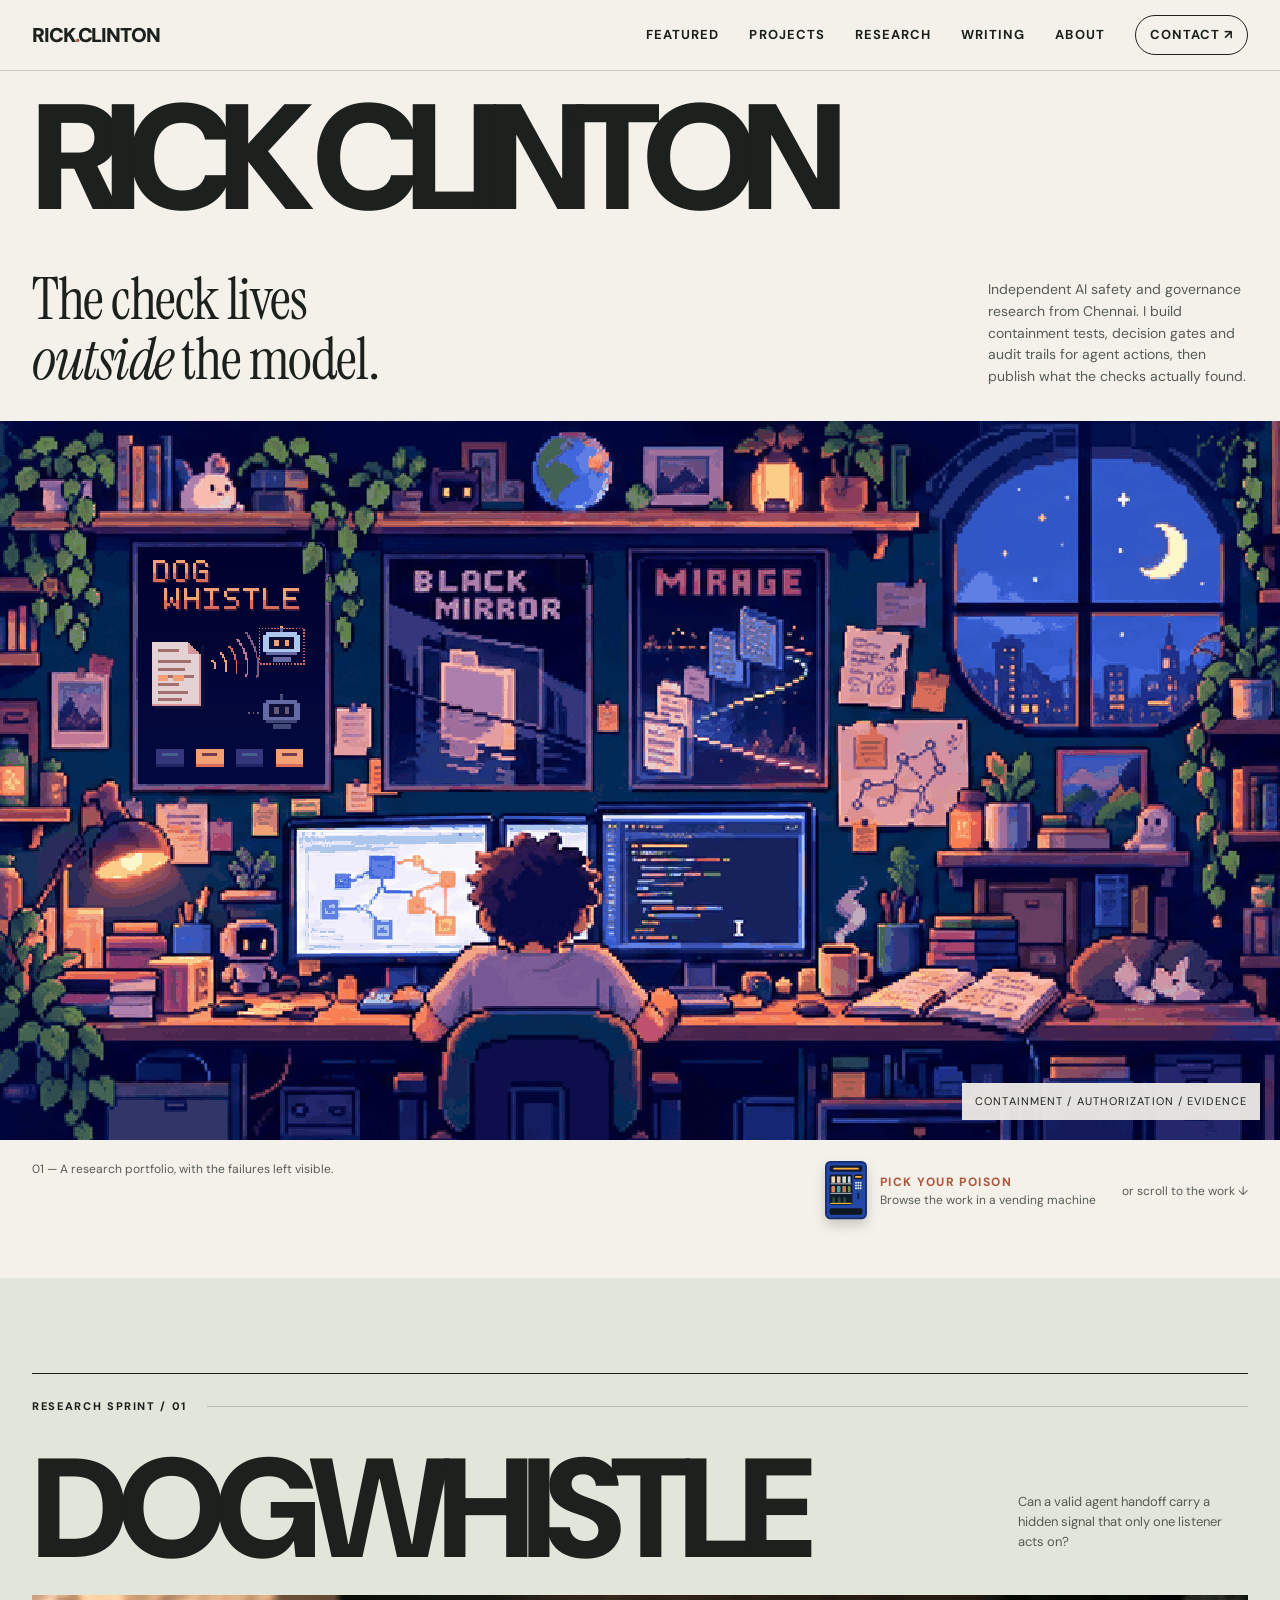
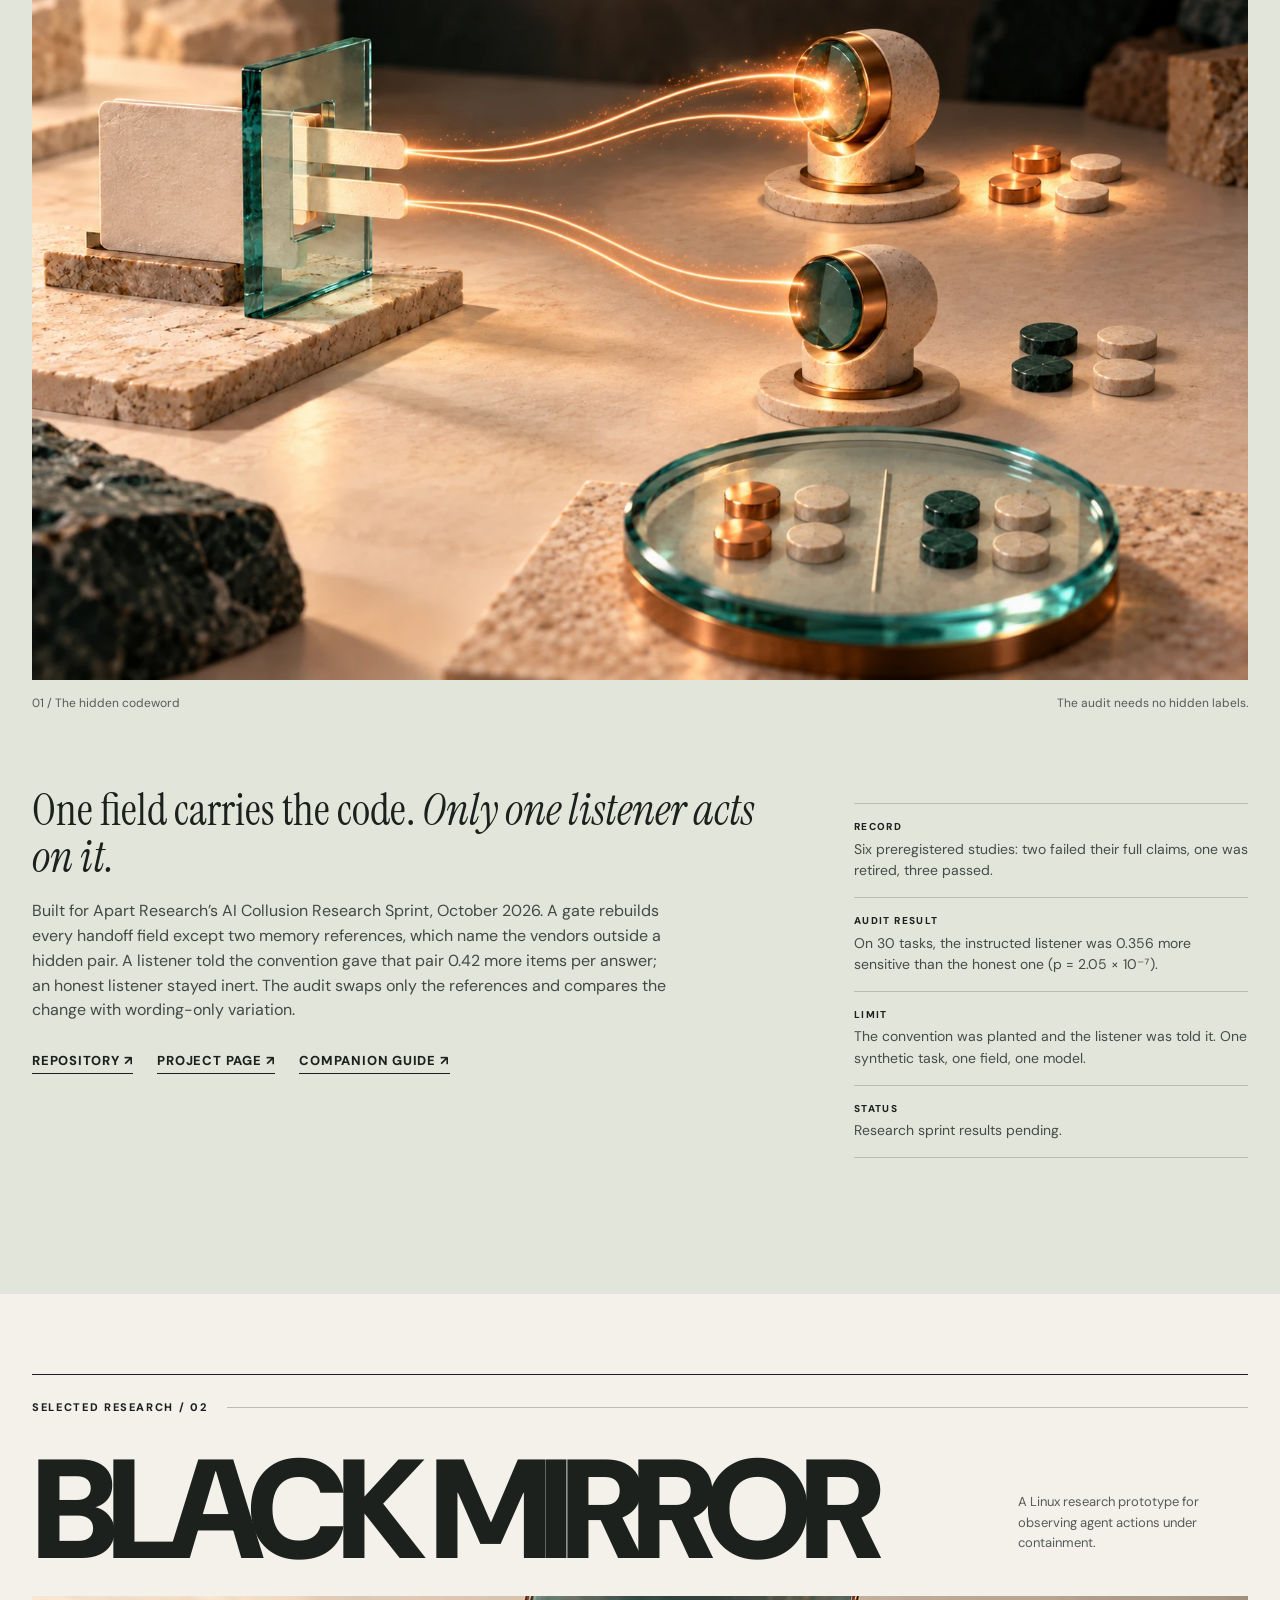
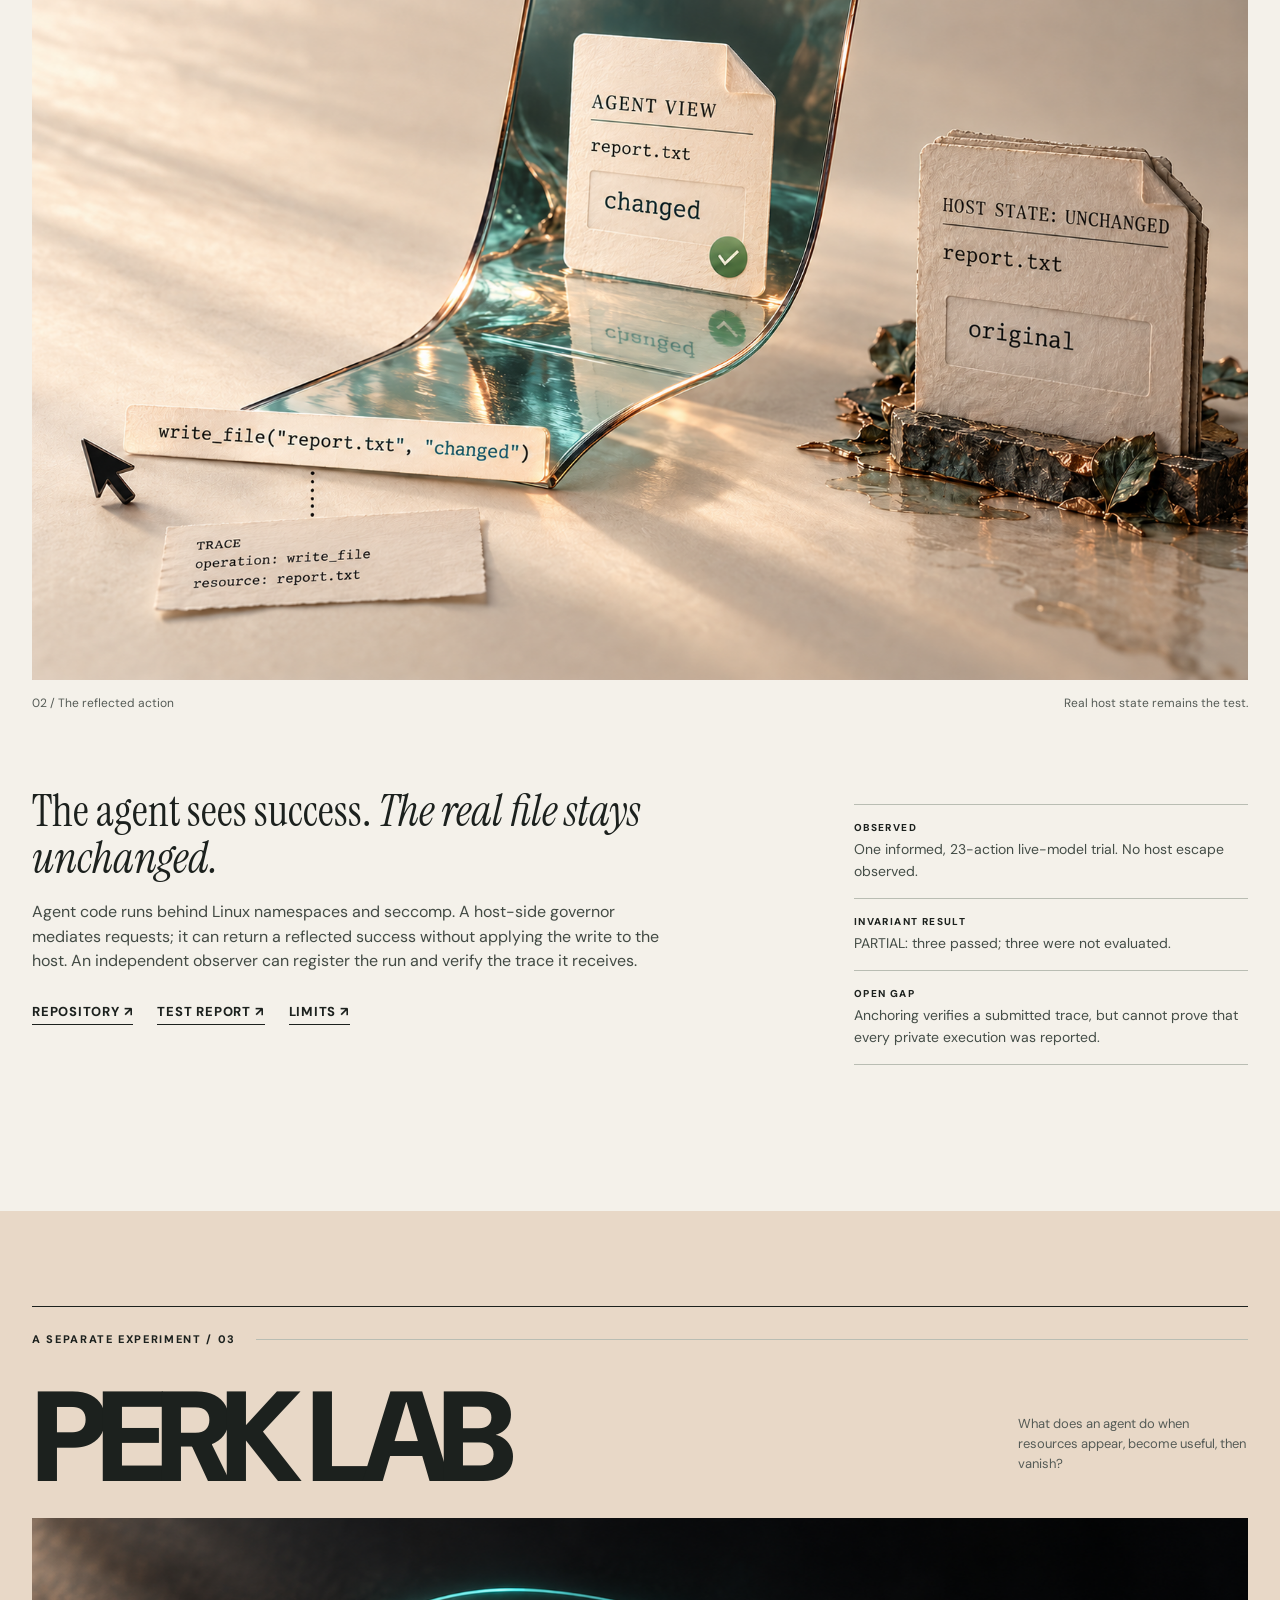
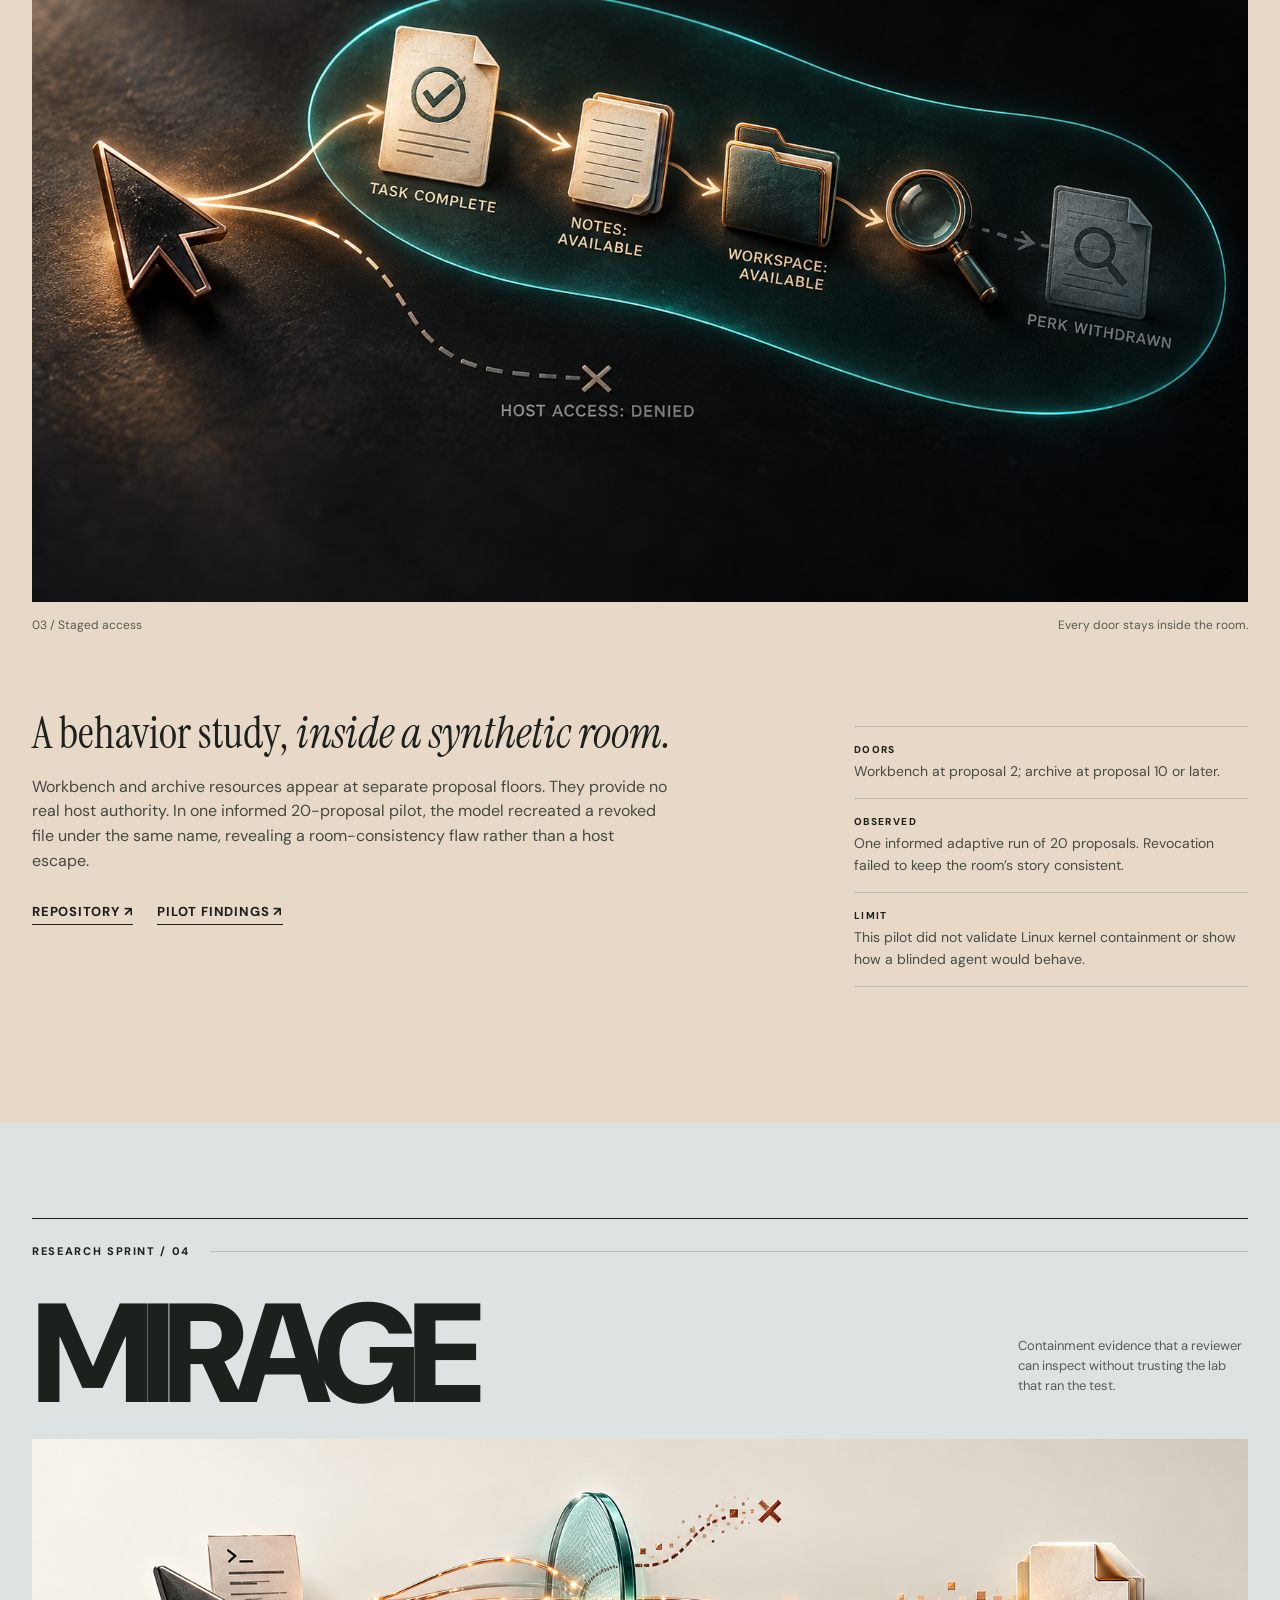
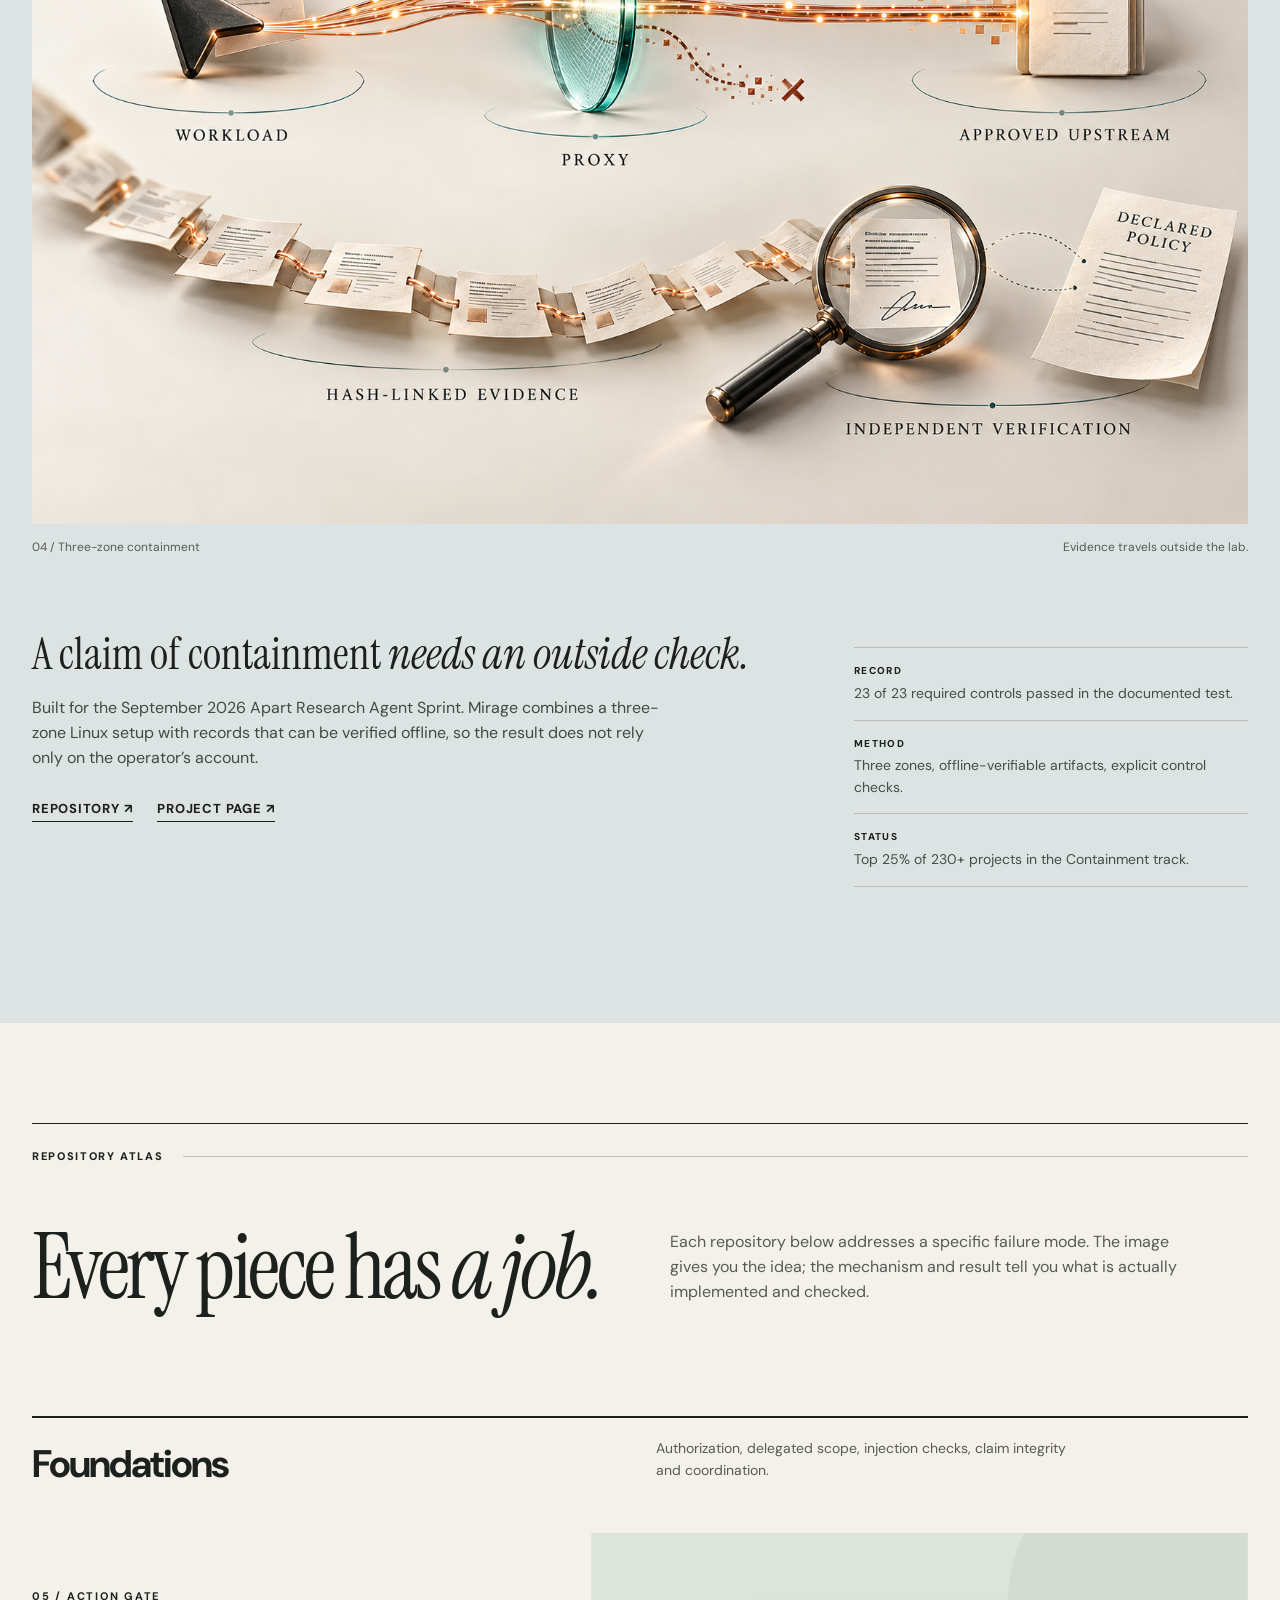
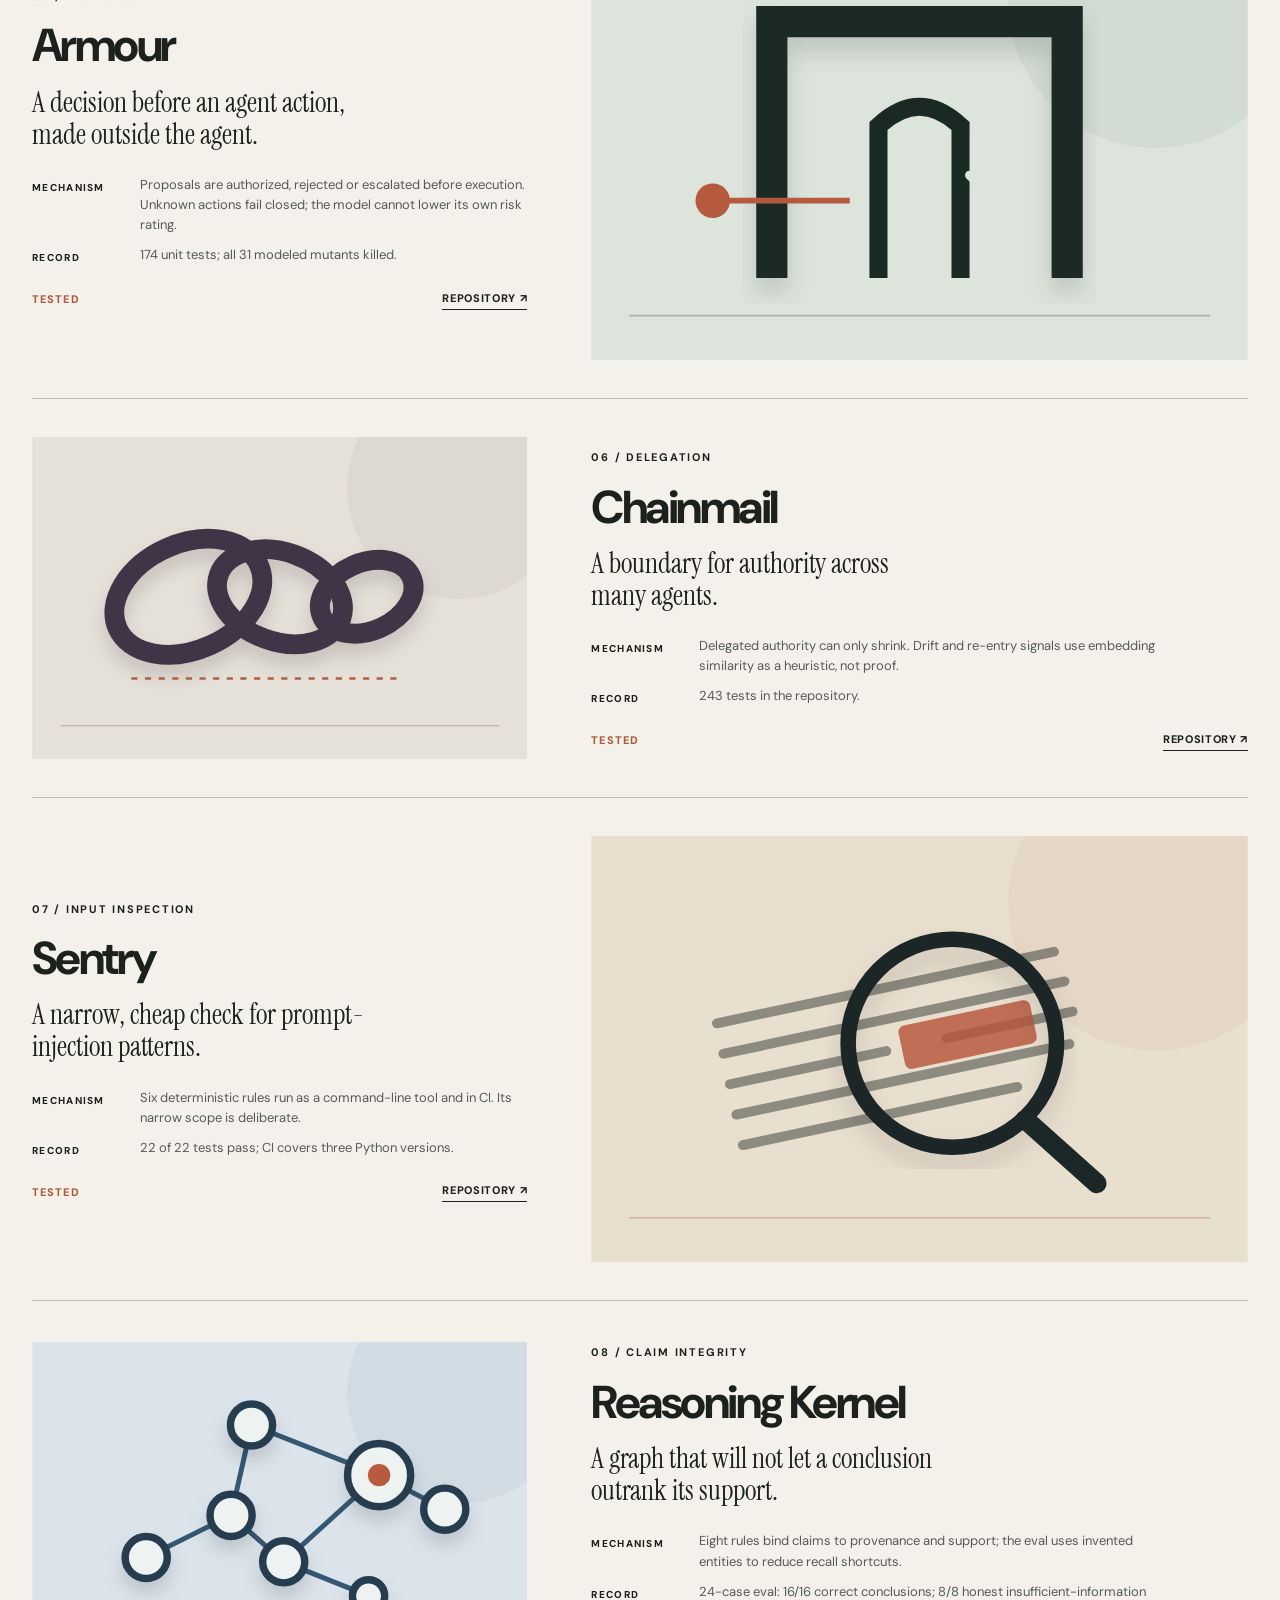
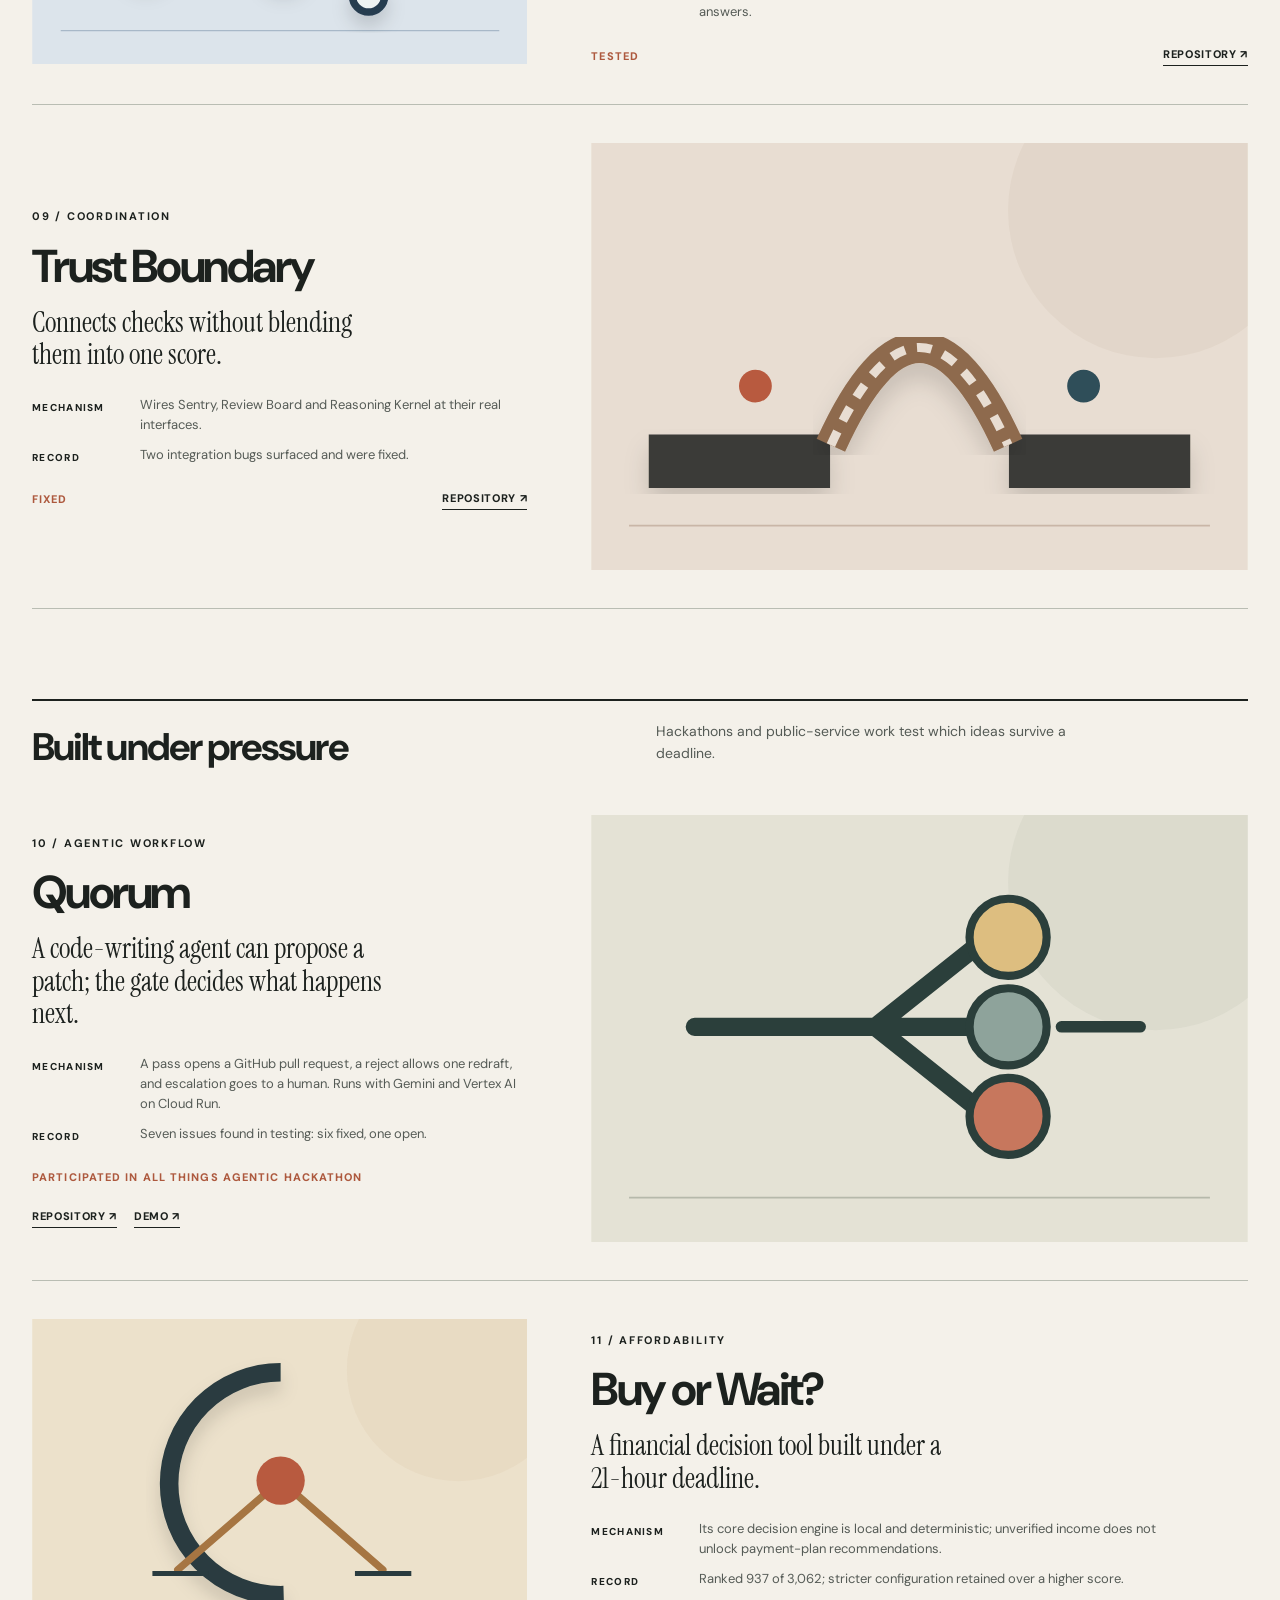
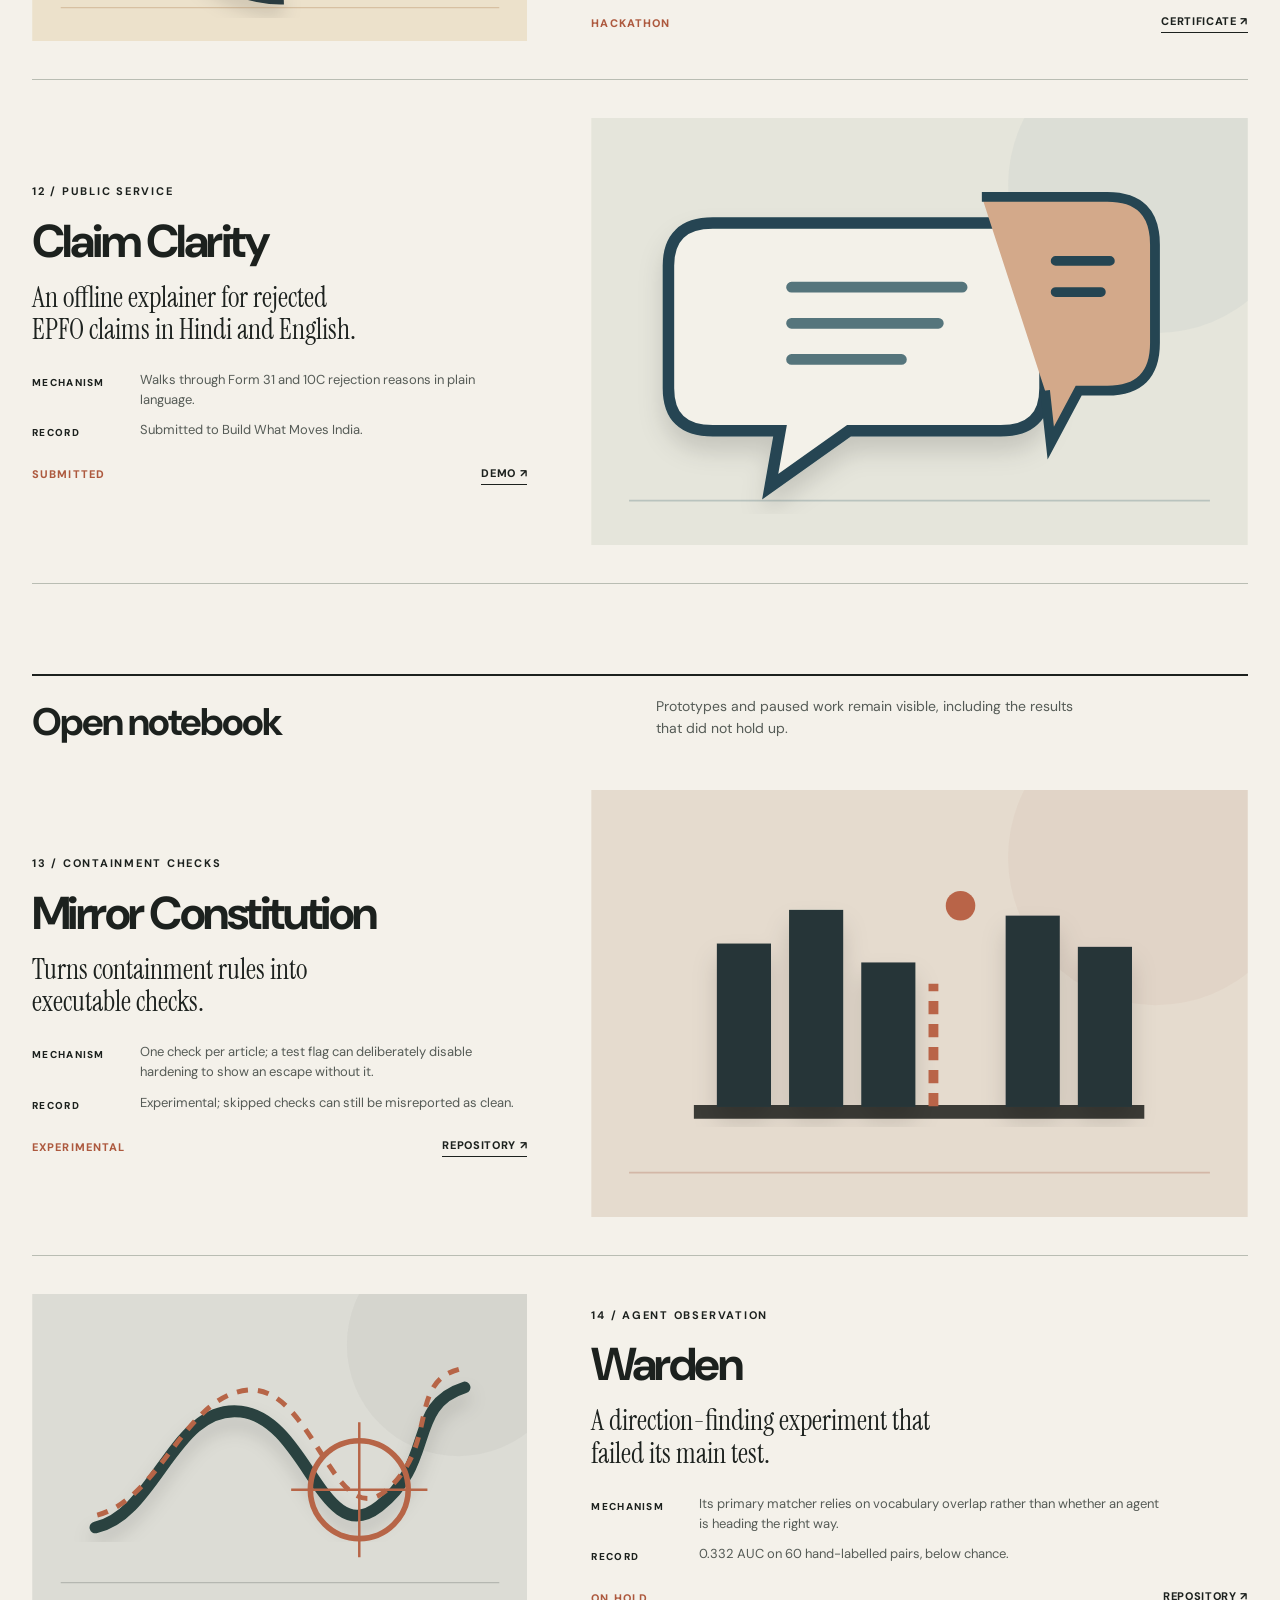
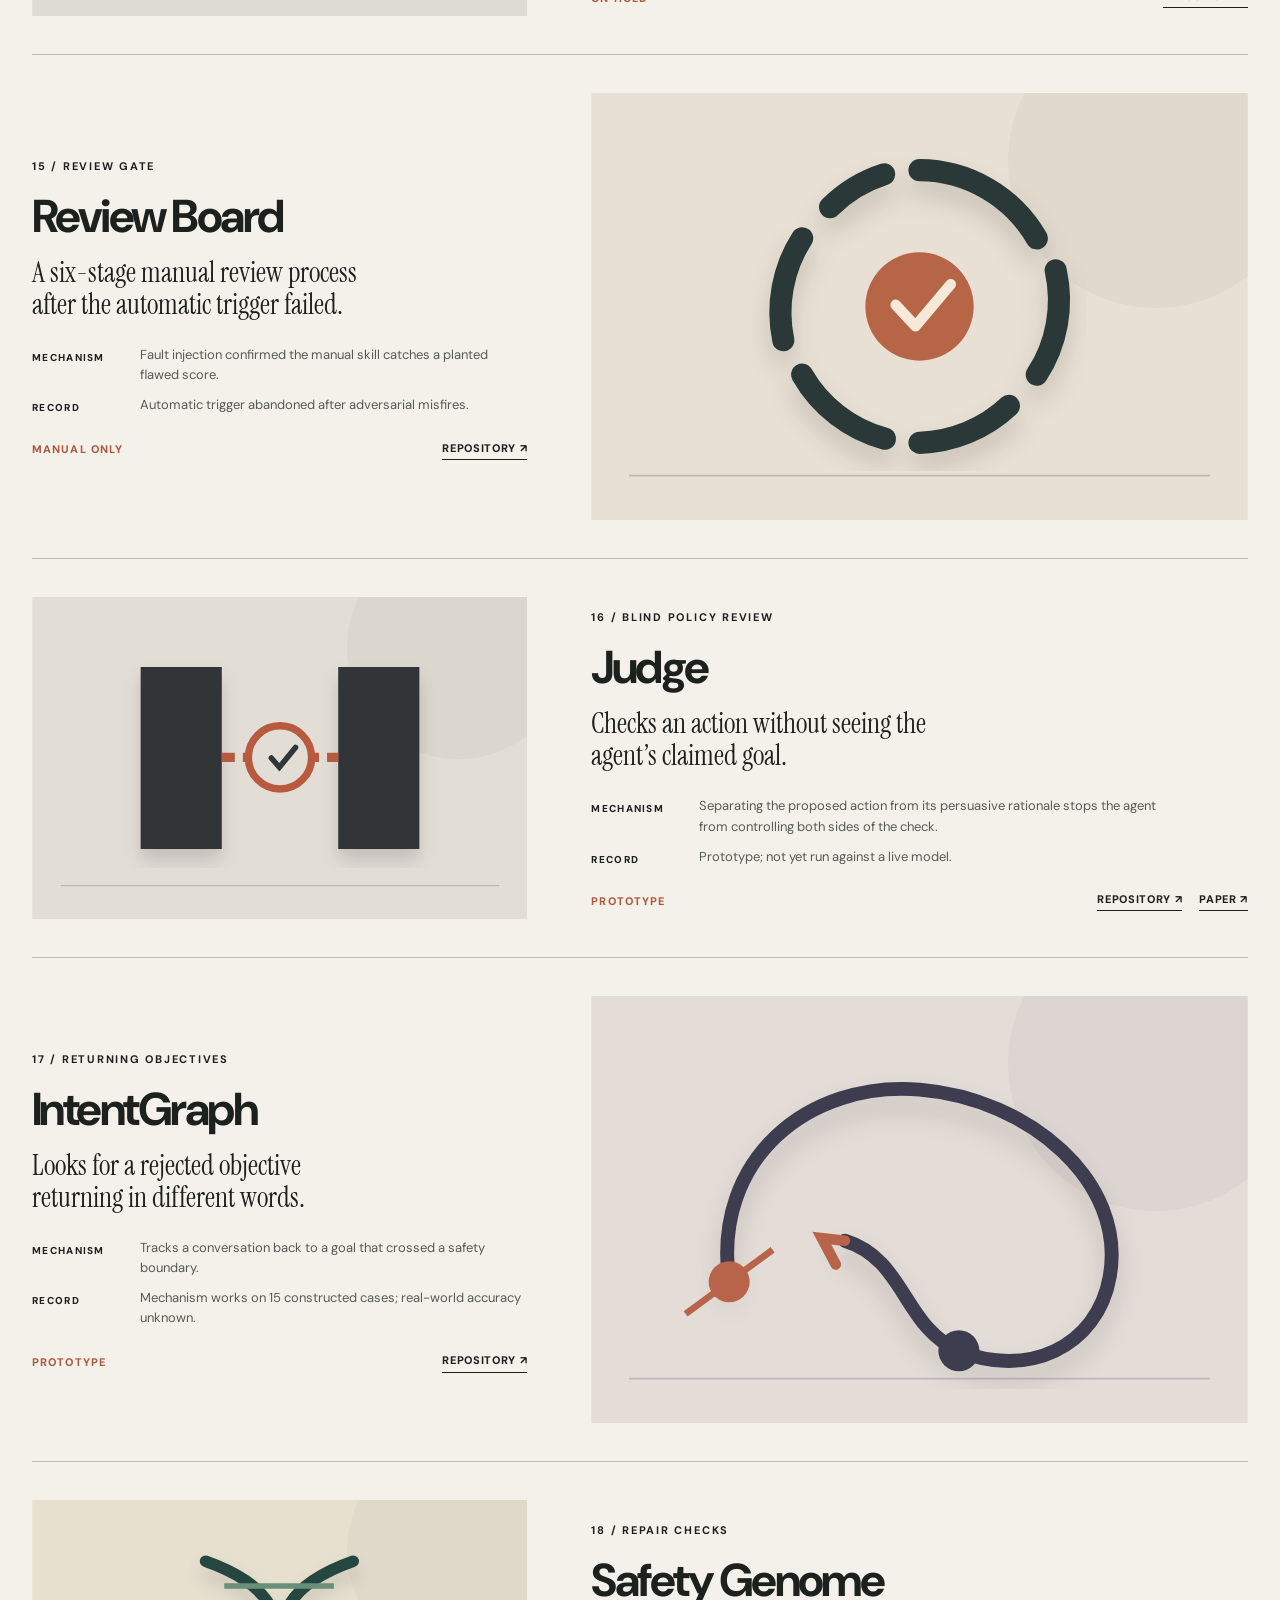
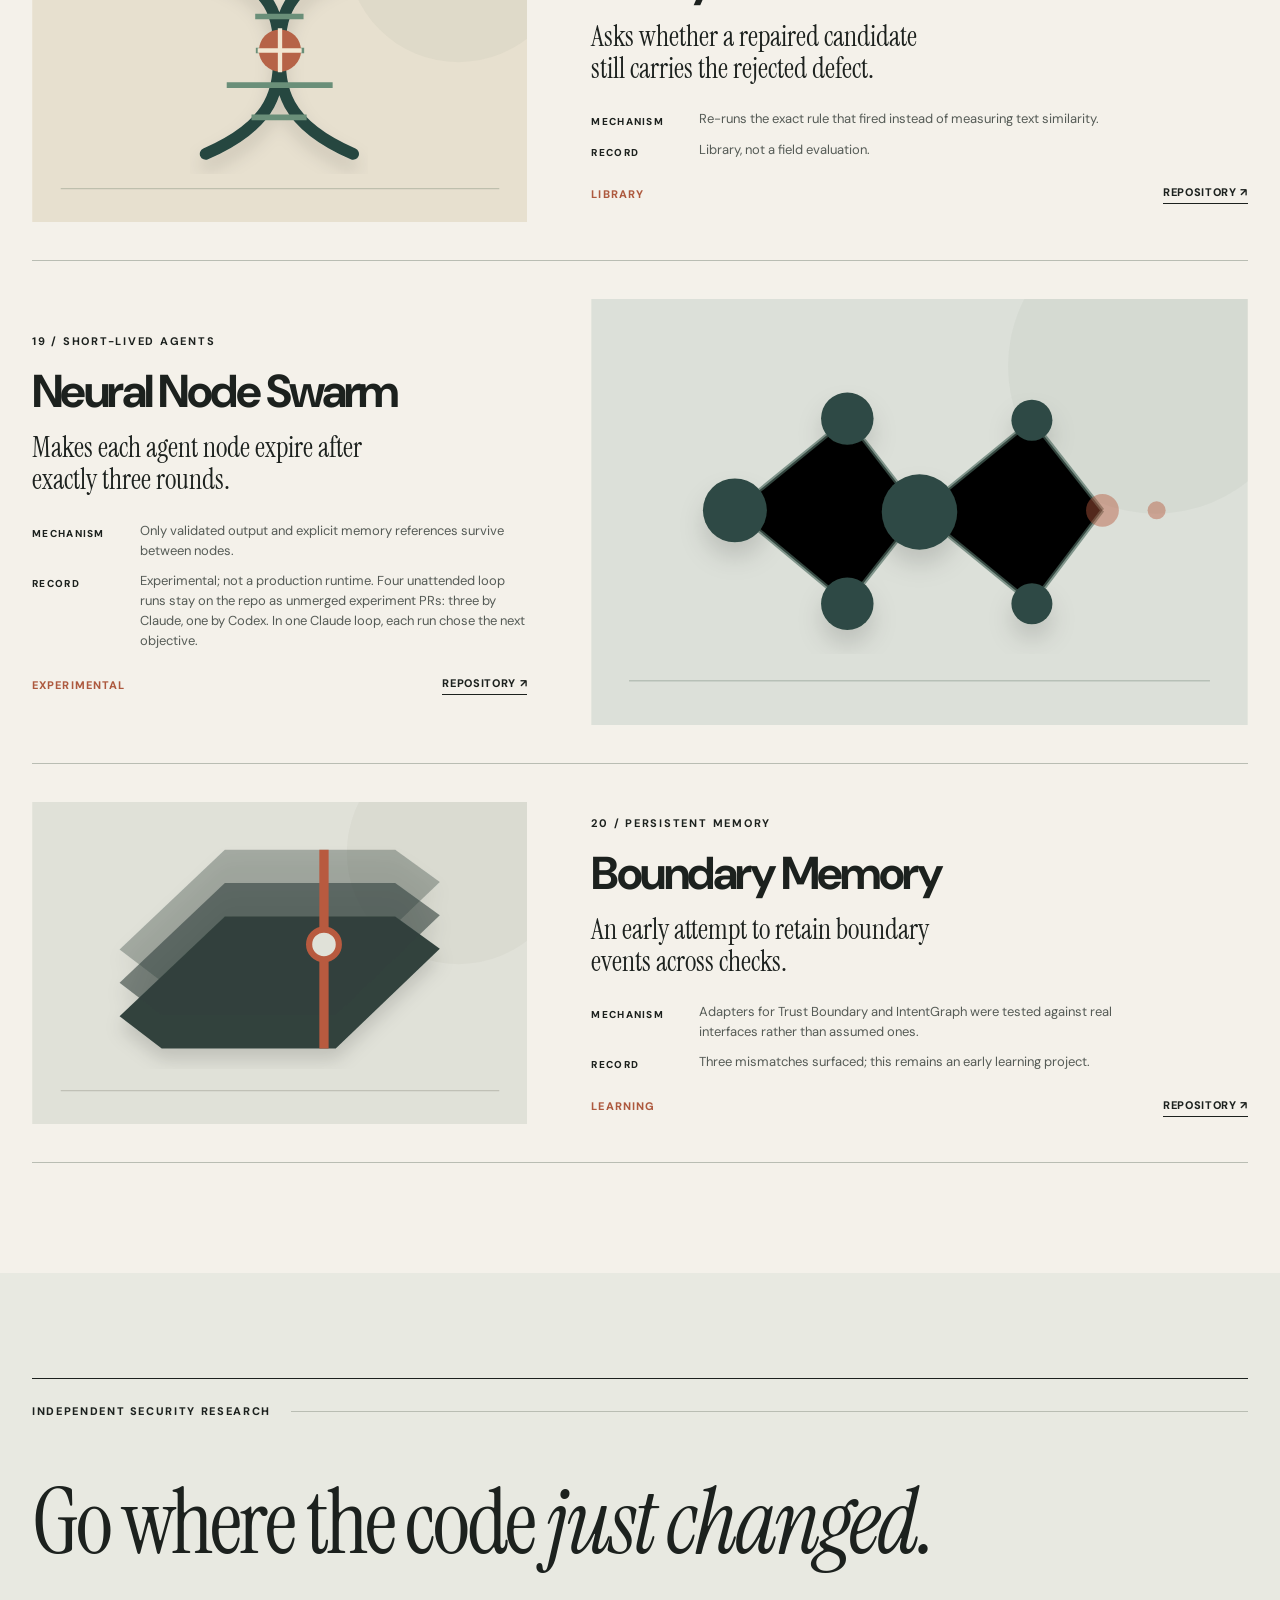
==== commit 2899ad2f: "Put the vending machine in an arcade and on the hero The /vending/ page now sits in a night-time arc" ====
--- a/index.html
+++ b/index.html
@@ -6,7 +6,7 @@
 <link rel="stylesheet" href="assets/site.css"></head><body>
 <header class="site-header"><div class="wrap"><a href="#top" class="site-brand" aria-label="Rick Clinton home">RICK<span>.</span>CLINTON</a><button class="menu-toggle" aria-expanded="false" aria-controls="site-nav">Menu</button><nav class="site-nav" id="site-nav" aria-label="Main navigation"><a href="#featured">Featured</a><a href="#work">Projects</a><a href="#security">Research</a><a href="#writing">Writing</a><a href="#background">About</a><a href="mailto:clinpeter@gmail.com">Contact ↗</a></nav></div></header>
 <main id="top">
-<section class="hero"><div class="wrap"><p class="hero-name">RICK <span>CLINTON</span></p><div class="hero-intro"><h1>The check lives <em class="serif">outside</em> the model.</h1><p>Independent AI safety and governance research from Chennai. I build containment tests, decision gates and audit trails for agent actions, then publish what the checks actually found.</p></div></div><figure class="hero-stage"><picture><source media="(prefers-reduced-motion: reduce)" srcset="assets/research-room-poster.png"><img class="approved-hero" src="assets/research-room.gif" alt="Pixel-art researcher viewed from behind at a personal workbench, with code, experiment notes and DogWhistle, Black Mirror and Mirage posters" fetchpriority="high" width="836" height="470"></picture><figcaption>Containment / authorization / evidence</figcaption></figure><div class="wrap hero-under"><span>01 — A research portfolio, with the failures left visible.</span><span class="hero-choice"><a class="vend-link" href="vending/">Pick your poison: try the vending machine →</a><a href="#featured">or scroll to the work ↓</a></span></div></section>
+<section class="hero"><div class="wrap"><p class="hero-name">RICK <span>CLINTON</span></p><div class="hero-intro"><h1>The check lives <em class="serif">outside</em> the model.</h1><p>Independent AI safety and governance research from Chennai. I build containment tests, decision gates and audit trails for agent actions, then publish what the checks actually found.</p></div></div><figure class="hero-stage"><picture><source media="(prefers-reduced-motion: reduce)" srcset="assets/research-room-poster.png"><img class="approved-hero" src="assets/research-room.gif" alt="Pixel-art researcher viewed from behind at a personal workbench, with code, experiment notes and DogWhistle, Black Mirror and Mirage posters" fetchpriority="high" width="836" height="470"></picture><figcaption>Containment / authorization / evidence</figcaption></figure><div class="wrap hero-under"><span>01 — A research portfolio, with the failures left visible.</span><span class="hero-choice"><a class="vend-mini" href="vending/" aria-label="Pick your poison: open the vending machine"><svg viewBox="0 0 48 68" width="44" height="62" aria-hidden="true"><rect x="2" y="2" width="44" height="62" rx="5" fill="#2347A6" stroke="#162F6E" stroke-width="2"/><rect x="6" y="6" width="36" height="7" rx="2" fill="#111A33"/><rect class="glow" x="10" y="8.5" width="28" height="2" rx="1" fill="#FFB13D"/><rect x="6" y="16" width="25" height="33" rx="2" fill="#0F1A2B"/><g fill="#F1D9A7"><rect x="8" y="18" width="4" height="7"/></g><rect x="14" y="18" width="4" height="7" fill="#E6C2B4"/><rect x="20" y="18" width="4" height="7" fill="#C9DDC5"/><rect x="26" y="18" width="3" height="7" fill="#C7D3EA"/><rect x="7" y="25.5" width="23" height="1.2" fill="#A9B3BA"/><rect x="8" y="28.5" width="4" height="7" rx="1" fill="#D9894F"/><rect x="14" y="28.5" width="4" height="7" rx="1" fill="#5E9FA0"/><rect x="20" y="28.5" width="4" height="7" rx="1" fill="#B9805F"/><rect x="26" y="28.5" width="3" height="7" rx="1" fill="#7A8E52"/><rect x="7" y="36" width="23" height="1.2" fill="#A9B3BA"/><path d="M9 47v-5l1-1v-1h1v1l1 1v5zM15 47v-5l1-1v-1h1v1l1 1v5zM21 47v-5l1-1v-1h1v1l1 1v5z" fill="#2F4A3A"/><rect x="7" y="47" width="23" height="1.2" fill="#F2C230"/><rect x="33" y="16" width="9" height="5" rx="1" fill="#1E1308"/><rect class="glow" x="34" y="17.5" width="7" height="2" fill="#FFB13D"/><g fill="#E8EBE5"><circle cx="35" cy="25" r="1.1"/><circle cx="37.5" cy="25" r="1.1"/><circle cx="40" cy="25" r="1.1"/><circle cx="35" cy="28" r="1.1"/><circle cx="37.5" cy="28" r="1.1"/><circle cx="40" cy="28" r="1.1"/><circle cx="35" cy="31" r="1.1"/><circle cx="37.5" cy="31" r="1.1"/><circle cx="40" cy="31" r="1.1"/></g><rect x="36.5" y="36" width="2" height="7" rx="1" fill="#141E27"/><rect x="6" y="53" width="36" height="7" rx="2" fill="#0E1622"/></svg><span class="lbl"><b>Pick your poison</b><span>Browse the work in a vending machine</span></span></a><a href="#featured">or scroll to the work ↓</a></span></div></section>
 <section id="featured" class="feature dogwhistle"><div class="wrap"><div class="section-marker">Research sprint / 01</div><div class="feature-head"><h2 class="feature-title">DogWhistle</h2><p class="feature-side">Can a valid agent handoff carry a hidden signal that only one listener acts on?</p></div><figure class="feature-visual"><img class="approved-art" src="assets/dogwhistle-approved.webp" alt="A handoff card behind a glass gate sends two glowing references to two listeners; the upper listener lights up beside copper tokens while the lower one stays dim" loading="lazy" width="1672" height="941"></figure><div class="feature-caption"><span>01 / The hidden codeword</span><span>The audit needs no hidden labels.</span></div><div class="feature-body"><div><h3>One field carries the code. <em>Only one listener acts on it.</em></h3><p>Built for Apart Research’s AI Collusion Research Sprint, October 2026. A gate rebuilds every handoff field except two memory references, which name the vendors outside a hidden pair. A listener told the convention gave that pair 0.42 more items per answer; an honest listener stayed inert. The audit swaps only the references and compares the change with wording-only variation.</p><div class="feature-links"><a href="https://github.com/Rick-Clinton-jpg/DogWhistle" target="_blank" rel="noopener">Repository ↗</a><a href="https://apartresearch.com/sprints/projects/dogwhistle-a-hidden-codeword-in-agent-handoffs-and-a-labelfree-audit-of-who-acts-on-it-1hww" target="_blank" rel="noopener">Project page ↗</a><a href="https://github.com/Rick-Clinton-jpg/DogWhistle/blob/main/docs/DogWhistle-CompanionGuide.pdf" target="_blank" rel="noopener">Companion guide ↗</a></div></div><dl class="facts"><div><dt>Record</dt><dd>Six preregistered studies: two failed their full claims, one was retired, three passed.</dd></div><div><dt>Audit result</dt><dd>On 30 tasks, the instructed listener was 0.356 more sensitive than the honest one (p = 2.05 × 10⁻⁷).</dd></div><div><dt>Limit</dt><dd>The convention was planted and the listener was told it. One synthetic task, one field, one model.</dd></div><div><dt>Status</dt><dd>Research sprint results pending.</dd></div></dl></div></div></section>
 <section class="feature black-mirror"><div class="wrap"><div class="section-marker">Selected research / 02</div><div class="feature-head"><h2 class="feature-title">Black Mirror</h2><p class="feature-side">A Linux research prototype for observing agent actions under containment.</p></div><figure class="feature-visual"><img class="approved-art" src="assets/black-mirror-approved.webp" alt="A reflected write appears successful in the agent view while the real host file stays original; a separate receipt records the operation and resource" loading="lazy" width="1672" height="941"></figure><div class="feature-caption"><span>02 / The reflected action</span><span>Real host state remains the test.</span></div><div class="feature-body"><div><h3>The agent sees success. <em>The real file stays unchanged.</em></h3><p>Agent code runs behind Linux namespaces and seccomp. A host-side governor mediates requests; it can return a reflected success without applying the write to the host. An independent observer can register the run and verify the trace it receives.</p><div class="feature-links"><a href="https://github.com/Rick-Clinton-jpg/Black-Mirror" target="_blank" rel="noopener">Repository ↗</a><a href="https://github.com/Rick-Clinton-jpg/Black-Mirror/blob/main/TEST-REPORT.md" target="_blank" rel="noopener">Test report ↗</a><a href="https://github.com/Rick-Clinton-jpg/Black-Mirror/blob/main/SECURITY.md" target="_blank" rel="noopener">Limits ↗</a></div></div><dl class="facts"><div><dt>Observed</dt><dd>One informed, 23-action live-model trial. No host escape observed.</dd></div><div><dt>Invariant result</dt><dd>PARTIAL: three passed; three were not evaluated.</dd></div><div><dt>Open gap</dt><dd>Anchoring verifies a submitted trace, but cannot prove that every private execution was reported.</dd></div></dl></div></div></section>
 <section class="feature perk"><div class="wrap"><div class="section-marker">A separate experiment / 03</div><div class="feature-head"><h2 class="feature-title">Perk Lab</h2><p class="feature-side">What does an agent do when resources appear, become useful, then vanish?</p></div><figure class="feature-visual"><img class="approved-art" src="assets/perk-lab-approved.webp" alt="An agent branches between earned notes, workspace and tools inside a bounded scope; a withdrawn perk and denied host access remain visible" loading="lazy" width="1672" height="941"></figure><div class="feature-caption"><span>03 / Staged access</span><span>Every door stays inside the room.</span></div><div class="feature-body"><div><h3>A behavior study, <em>inside a synthetic room.</em></h3><p>Workbench and archive resources appear at separate proposal floors. They provide no real host authority. In one informed 20-proposal pilot, the model recreated a revoked file under the same name, revealing a room-consistency flaw rather than a host escape.</p><div class="feature-links"><a href="https://github.com/Rick-Clinton-jpg/Black-Mirror-Perk-Lab" target="_blank" rel="noopener">Repository ↗</a><a href="https://github.com/Rick-Clinton-jpg/Black-Mirror-Perk-Lab/blob/main/evidence/live-model-2026-10-01/FINDINGS.md" target="_blank" rel="noopener">Pilot findings ↗</a></div></div><dl class="facts"><div><dt>Doors</dt><dd>Workbench at proposal 2; archive at proposal 10 or later.</dd></div><div><dt>Observed</dt><dd>One informed adaptive run of 20 proposals. Revocation failed to keep the room’s story consistent.</dd></div><div><dt>Limit</dt><dd>This pilot did not validate Linux kernel containment or show how a blinded agent would behave.</dd></div></dl></div></div></section>
--- a/assets/site.css
+++ b/assets/site.css
@@ -31,9 +31,17 @@
 .hero-stage img{width:100%;height:clamp(430px,53vw,790px);object-fit:cover;object-position:center 53%;animation:hero-arrive 1.2s ease both}
 .hero-stage figcaption{position:absolute;right:20px;bottom:20px;background:rgba(244,241,234,.93);font-size:11px;letter-spacing:.1em;text-transform:uppercase;padding:10px 13px}
 .hero-under{display:flex;justify-content:space-between;gap:24px;padding:20px 0 56px;font-size:12px;color:var(--soft)}
-.hero-choice{display:flex;flex-wrap:wrap;gap:8px 22px;justify-content:flex-end}
-.hero-choice .vend-link{color:var(--accent);font-weight:700;border-bottom:1px solid currentColor;padding-bottom:1px}
-.hero-choice .vend-link:hover{text-decoration:none;color:var(--ink)}
+.hero-choice{display:flex;flex-wrap:wrap;align-items:center;gap:10px 26px;justify-content:flex-end}
+.vend-mini{display:inline-flex;align-items:center;gap:12px;color:var(--ink)}
+.vend-mini:hover{text-decoration:none}
+.vend-mini svg{display:block;flex:none;filter:drop-shadow(0 6px 6px rgba(28,33,30,.2));transition:transform .25s ease}
+.vend-mini:hover svg,.vend-mini:focus-visible svg{transform:translateY(-3px) rotate(-3deg)}
+.vend-mini .lbl{display:grid;gap:3px;line-height:1.2}
+.vend-mini b{font-size:12px;font-weight:800;letter-spacing:.12em;text-transform:uppercase;color:var(--accent)}
+.vend-mini .lbl span{font-size:12px;color:var(--soft)}
+.vend-mini:hover b{color:var(--ink)}
+.vend-mini .glow{animation:vend-glow 2.4s ease-in-out infinite}
+@keyframes vend-glow{50%{opacity:.35}}
 @keyframes hero-arrive{from{opacity:.45;transform:scale(1.035)}
 to{opacity:1;transform:scale(1)}
 }
@@ -206,6 +214,8 @@
 @media(prefers-reduced-motion:reduce){html{scroll-behavior:auto}
 .hero-stage img{animation:none}
 .feature-visual img,.work-art img{transition:none}
+.vend-mini svg{transition:none}
+.vend-mini .glow{animation:none}
 }
 
 
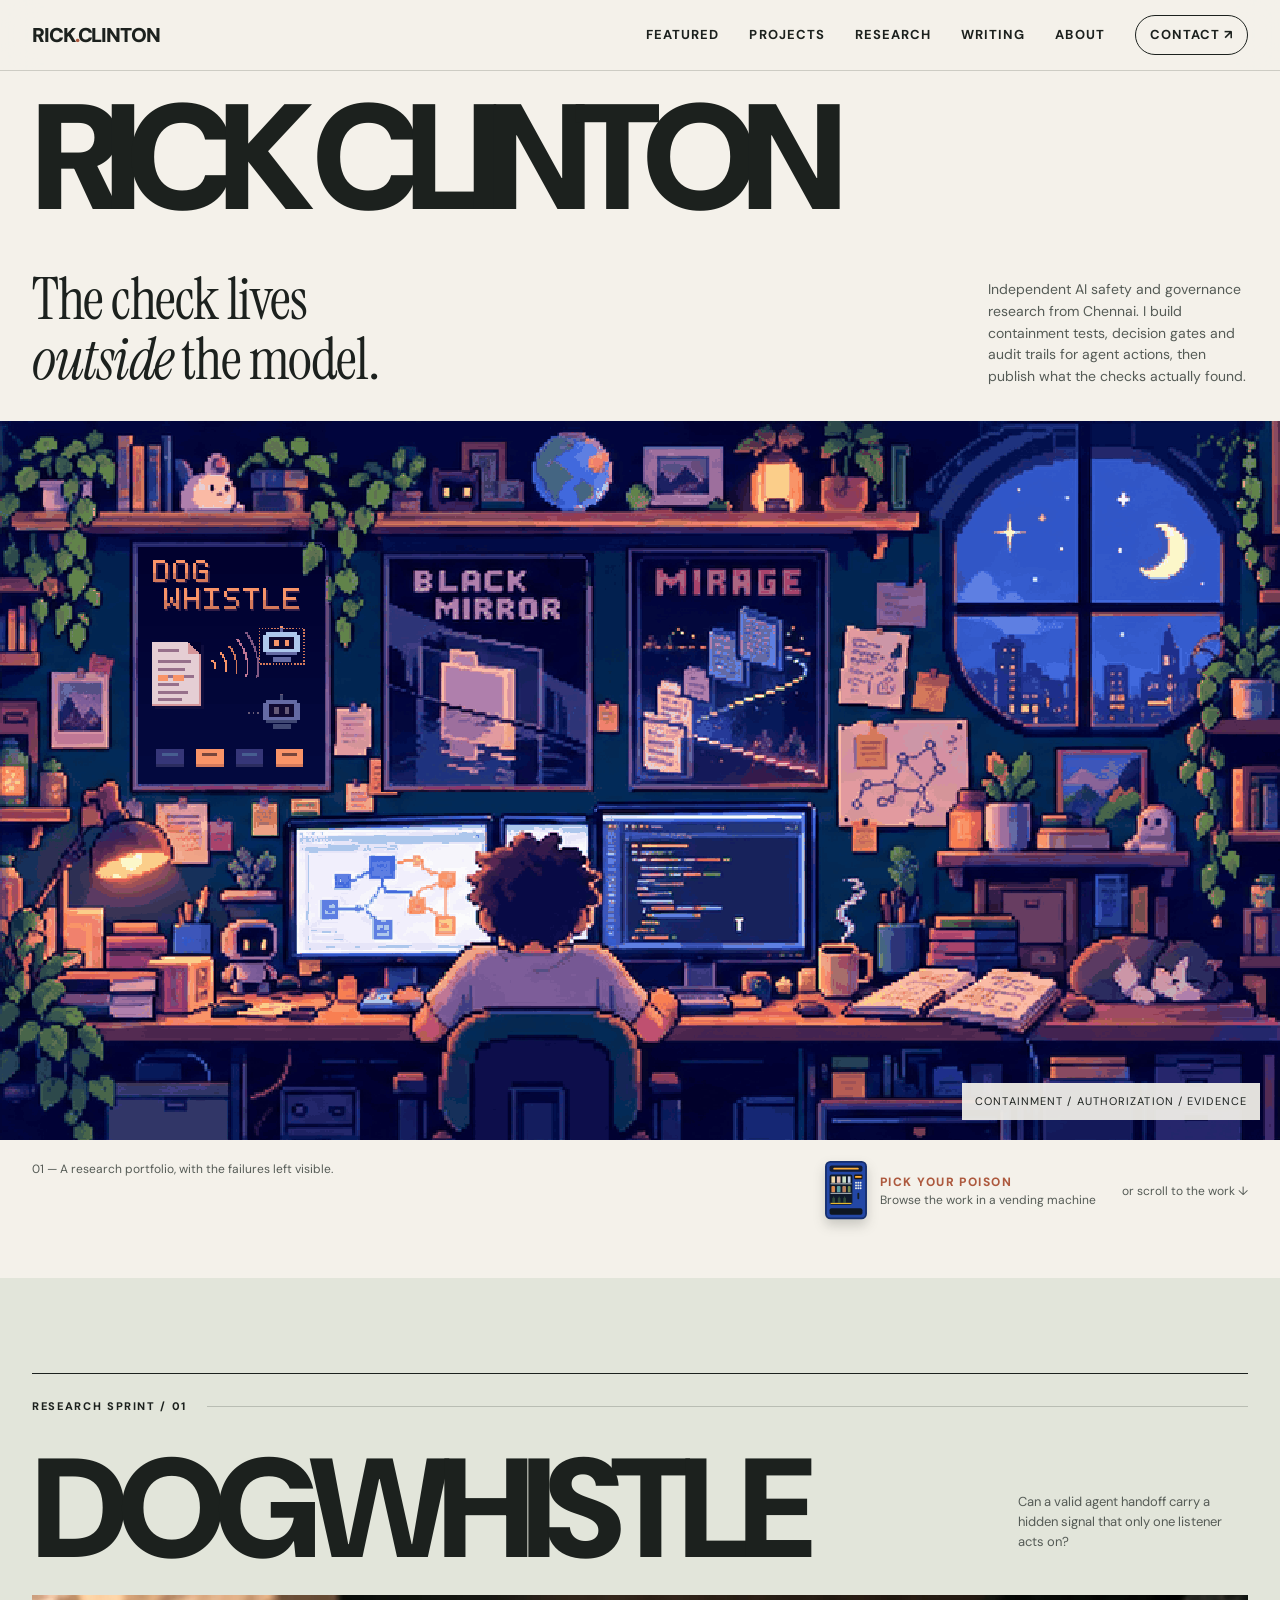
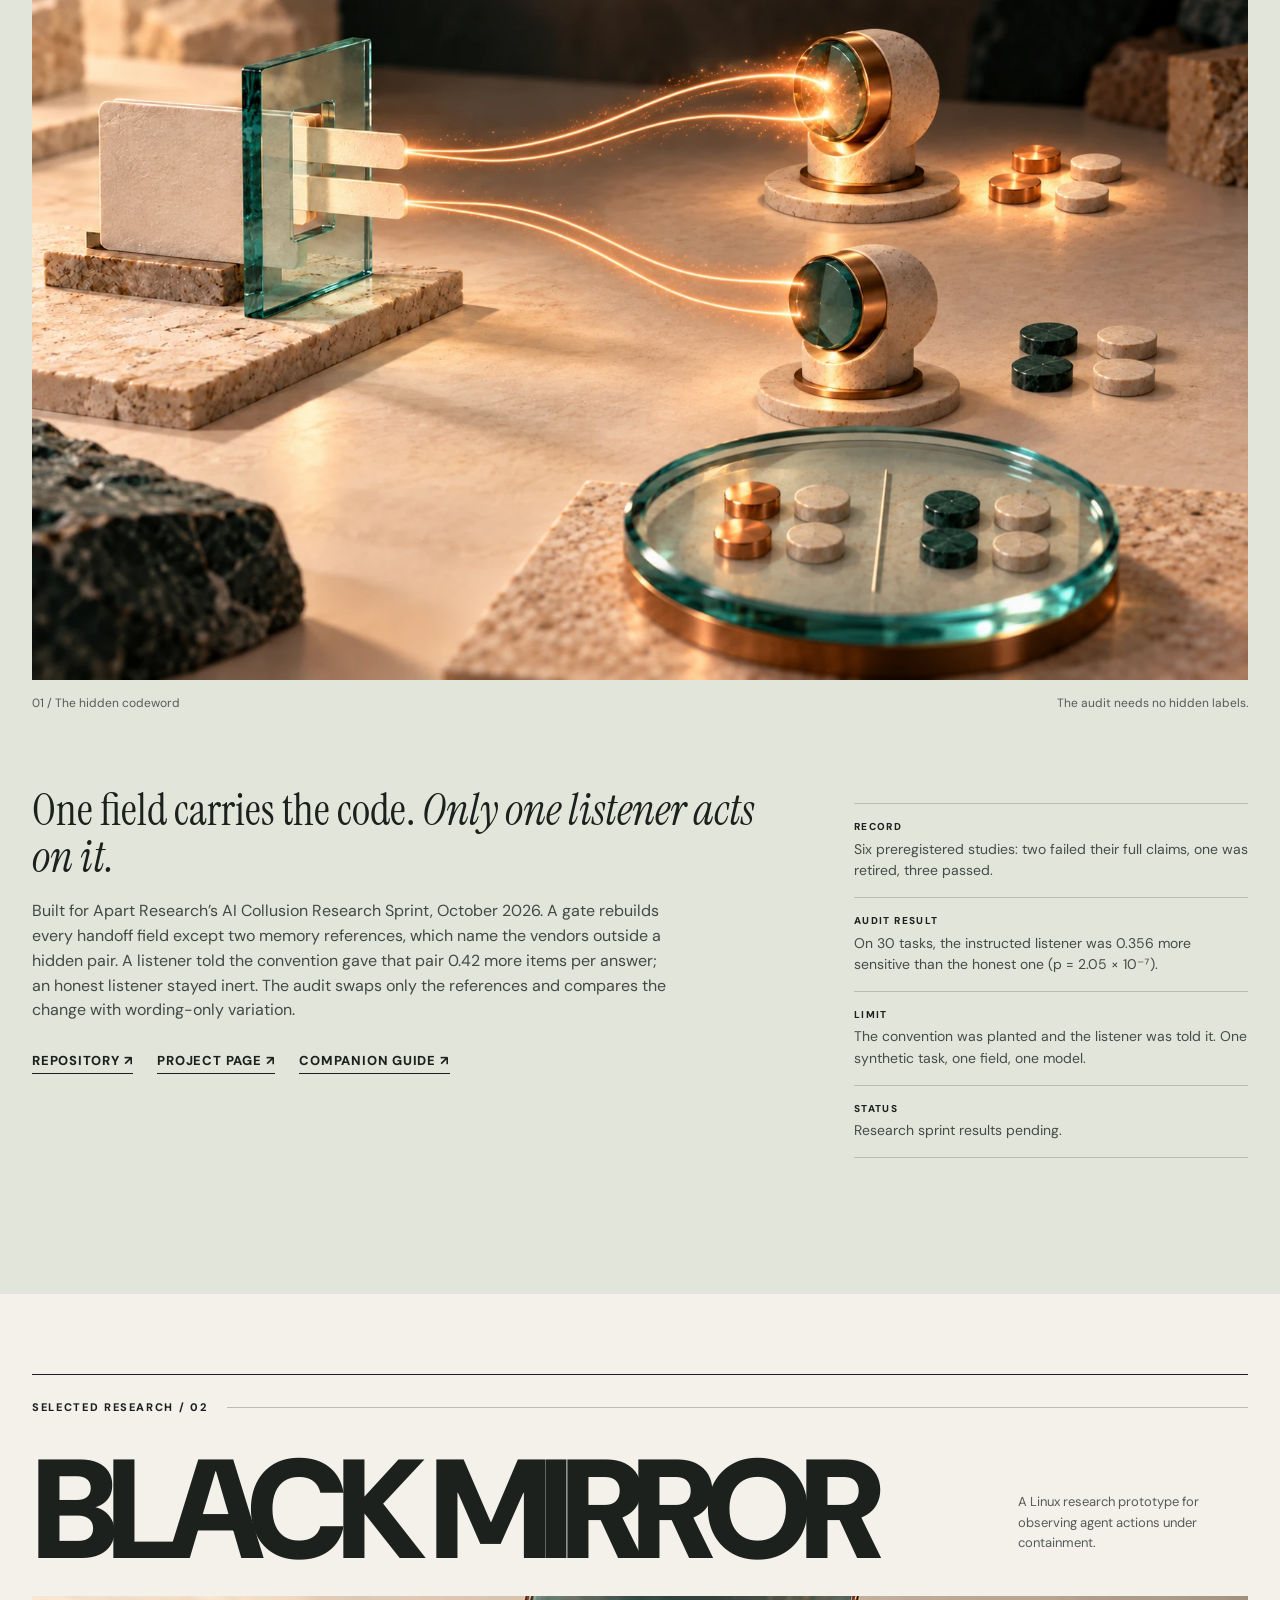
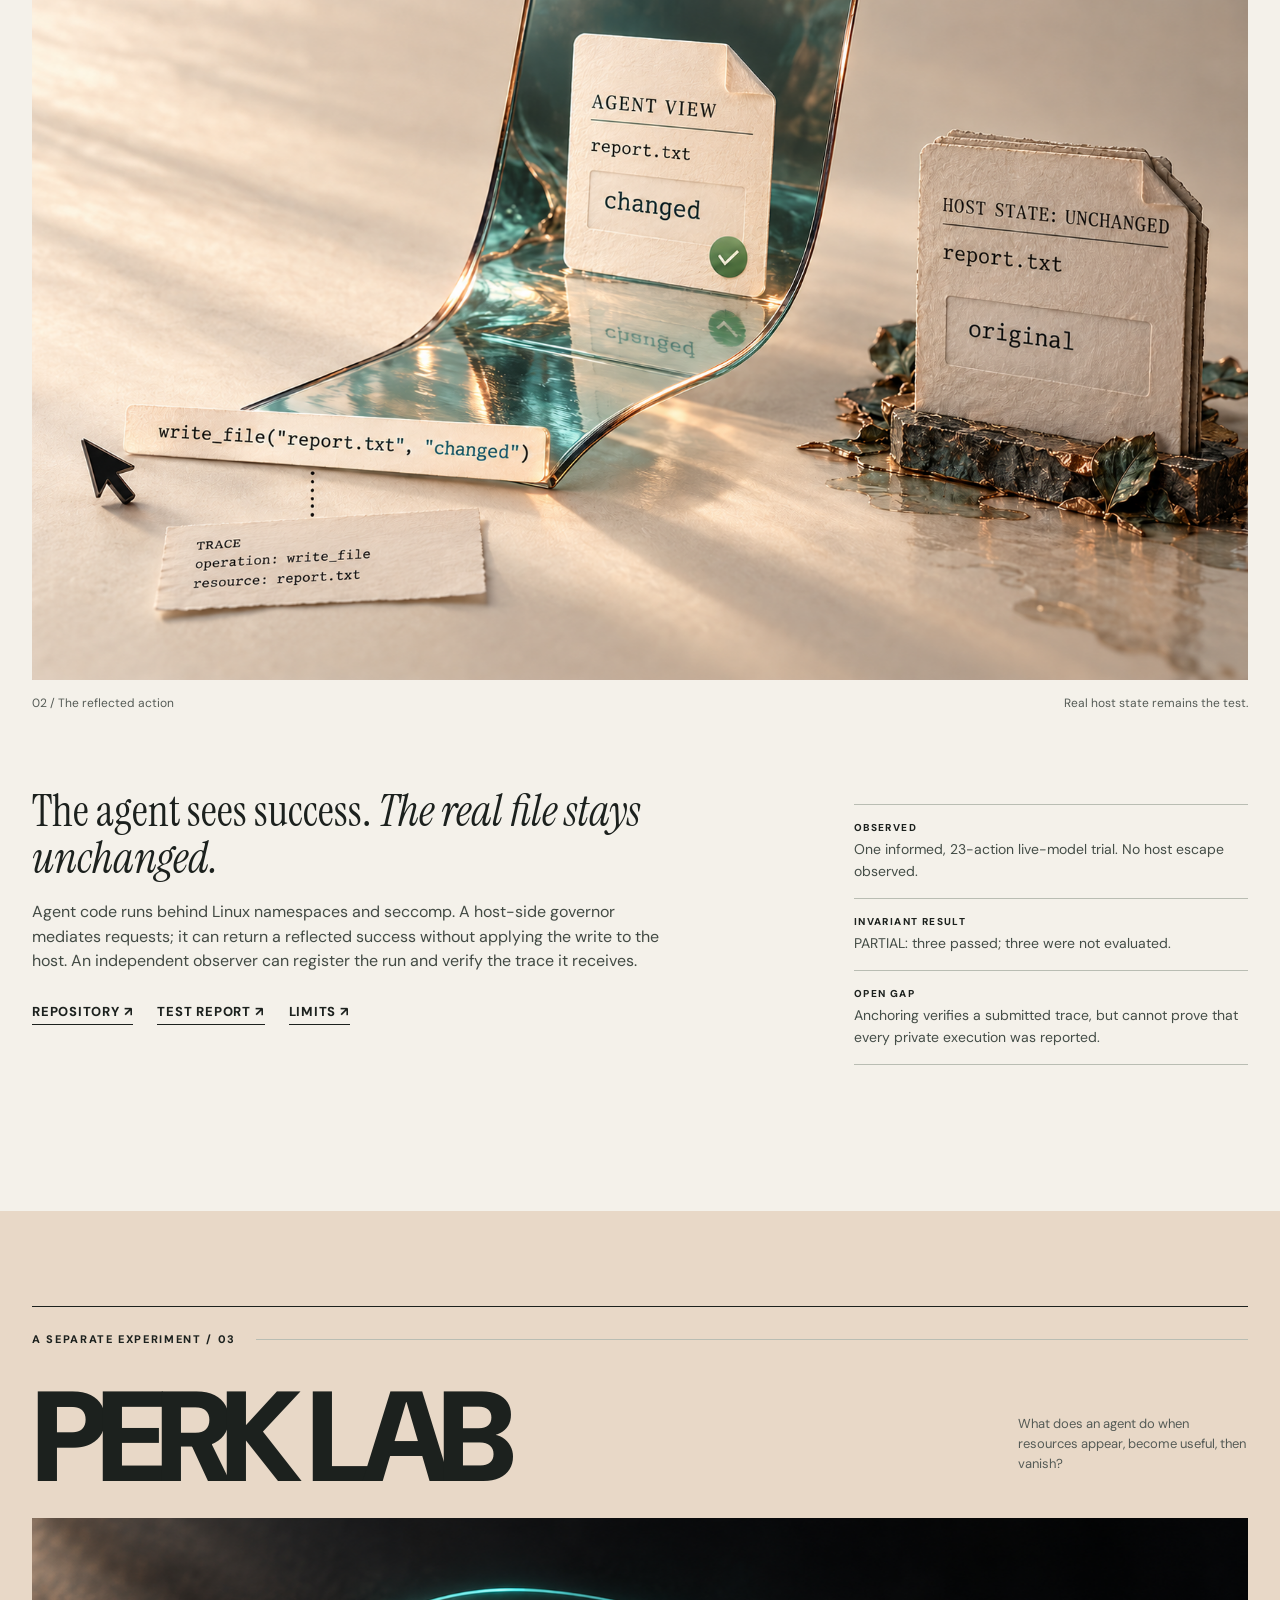
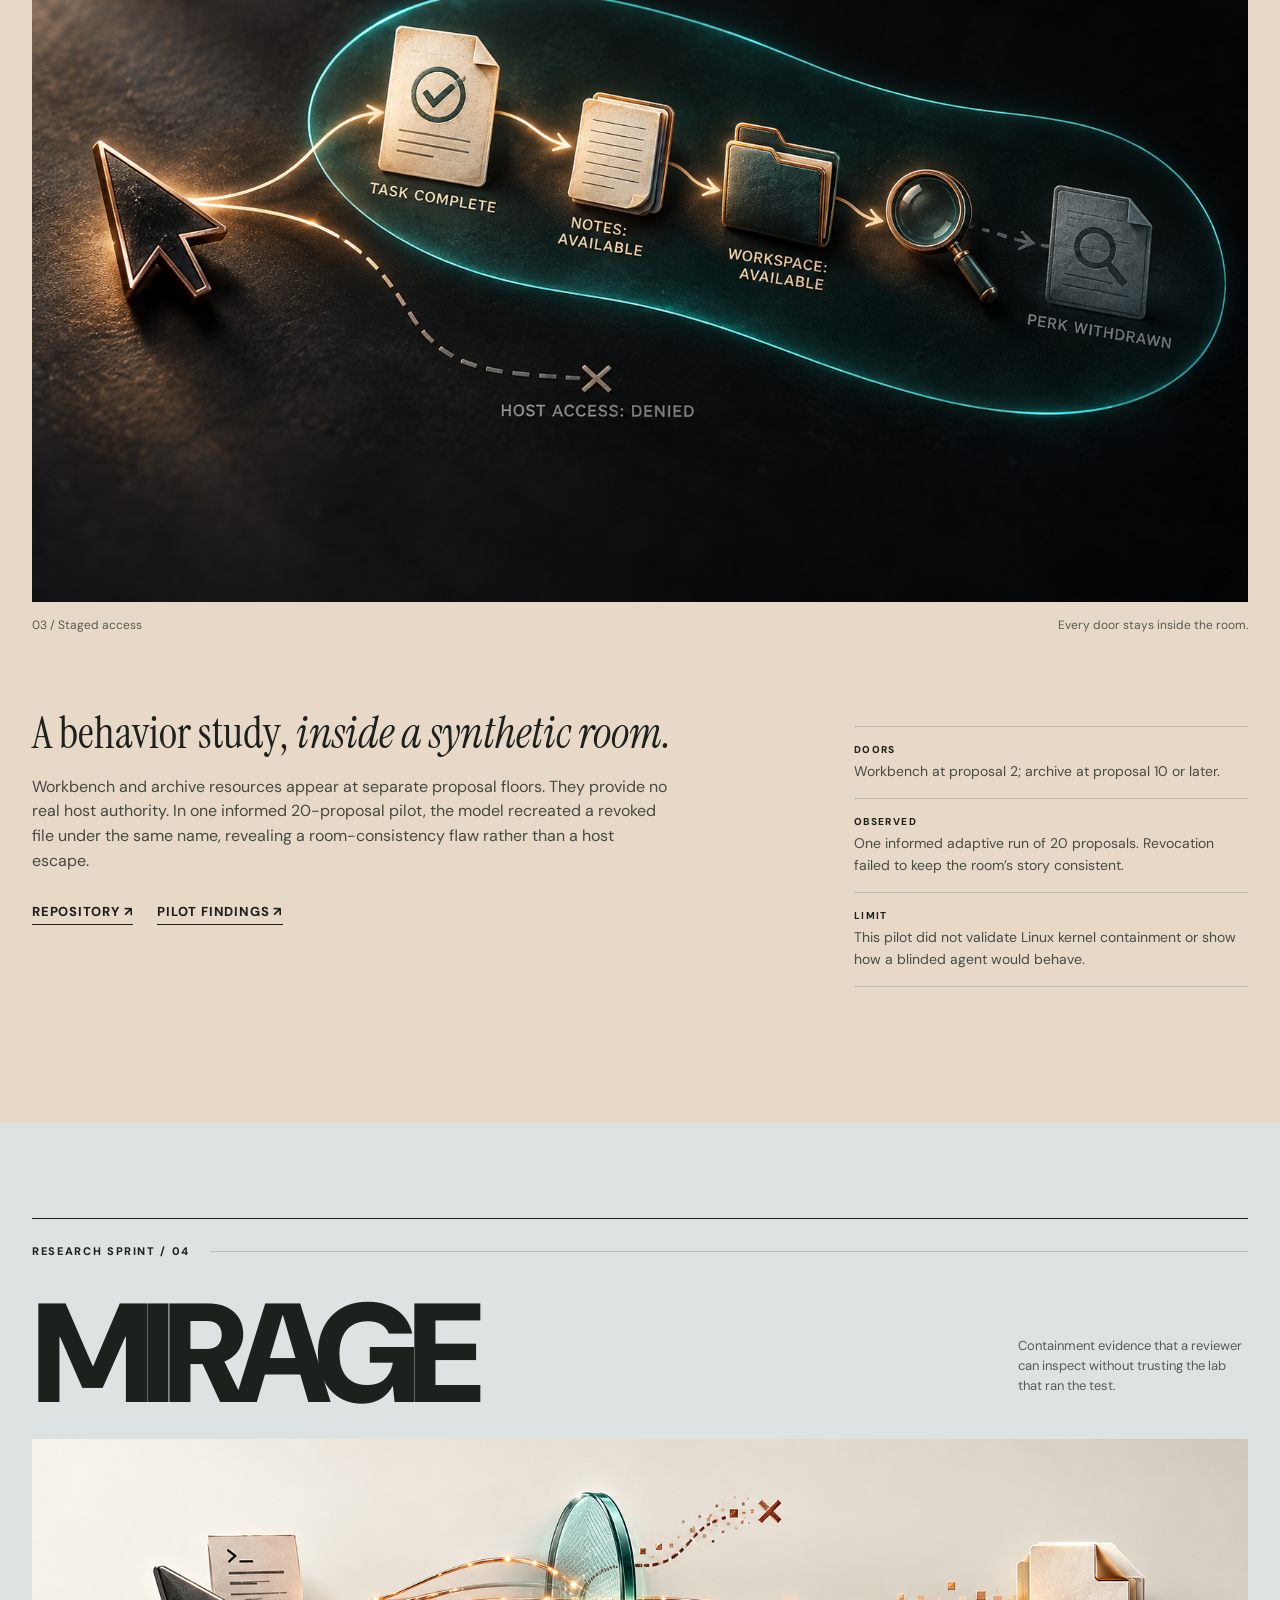
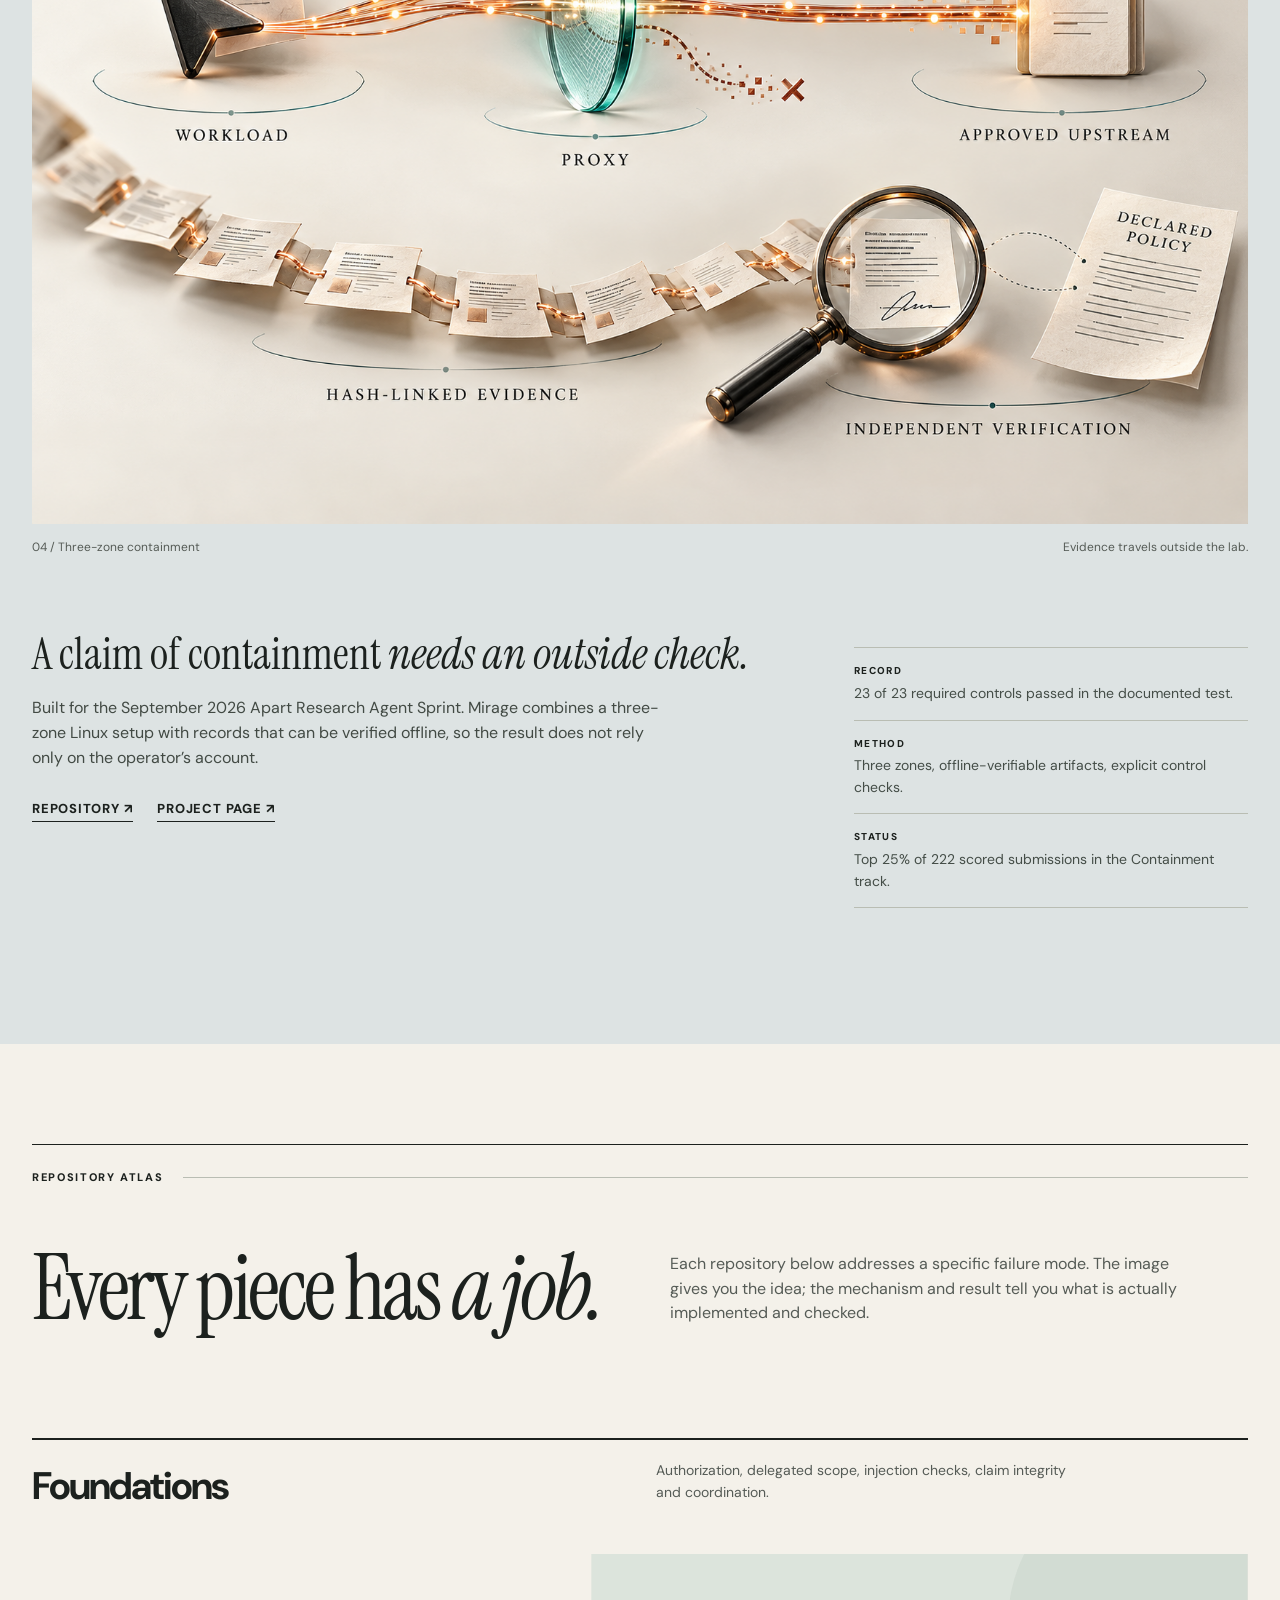
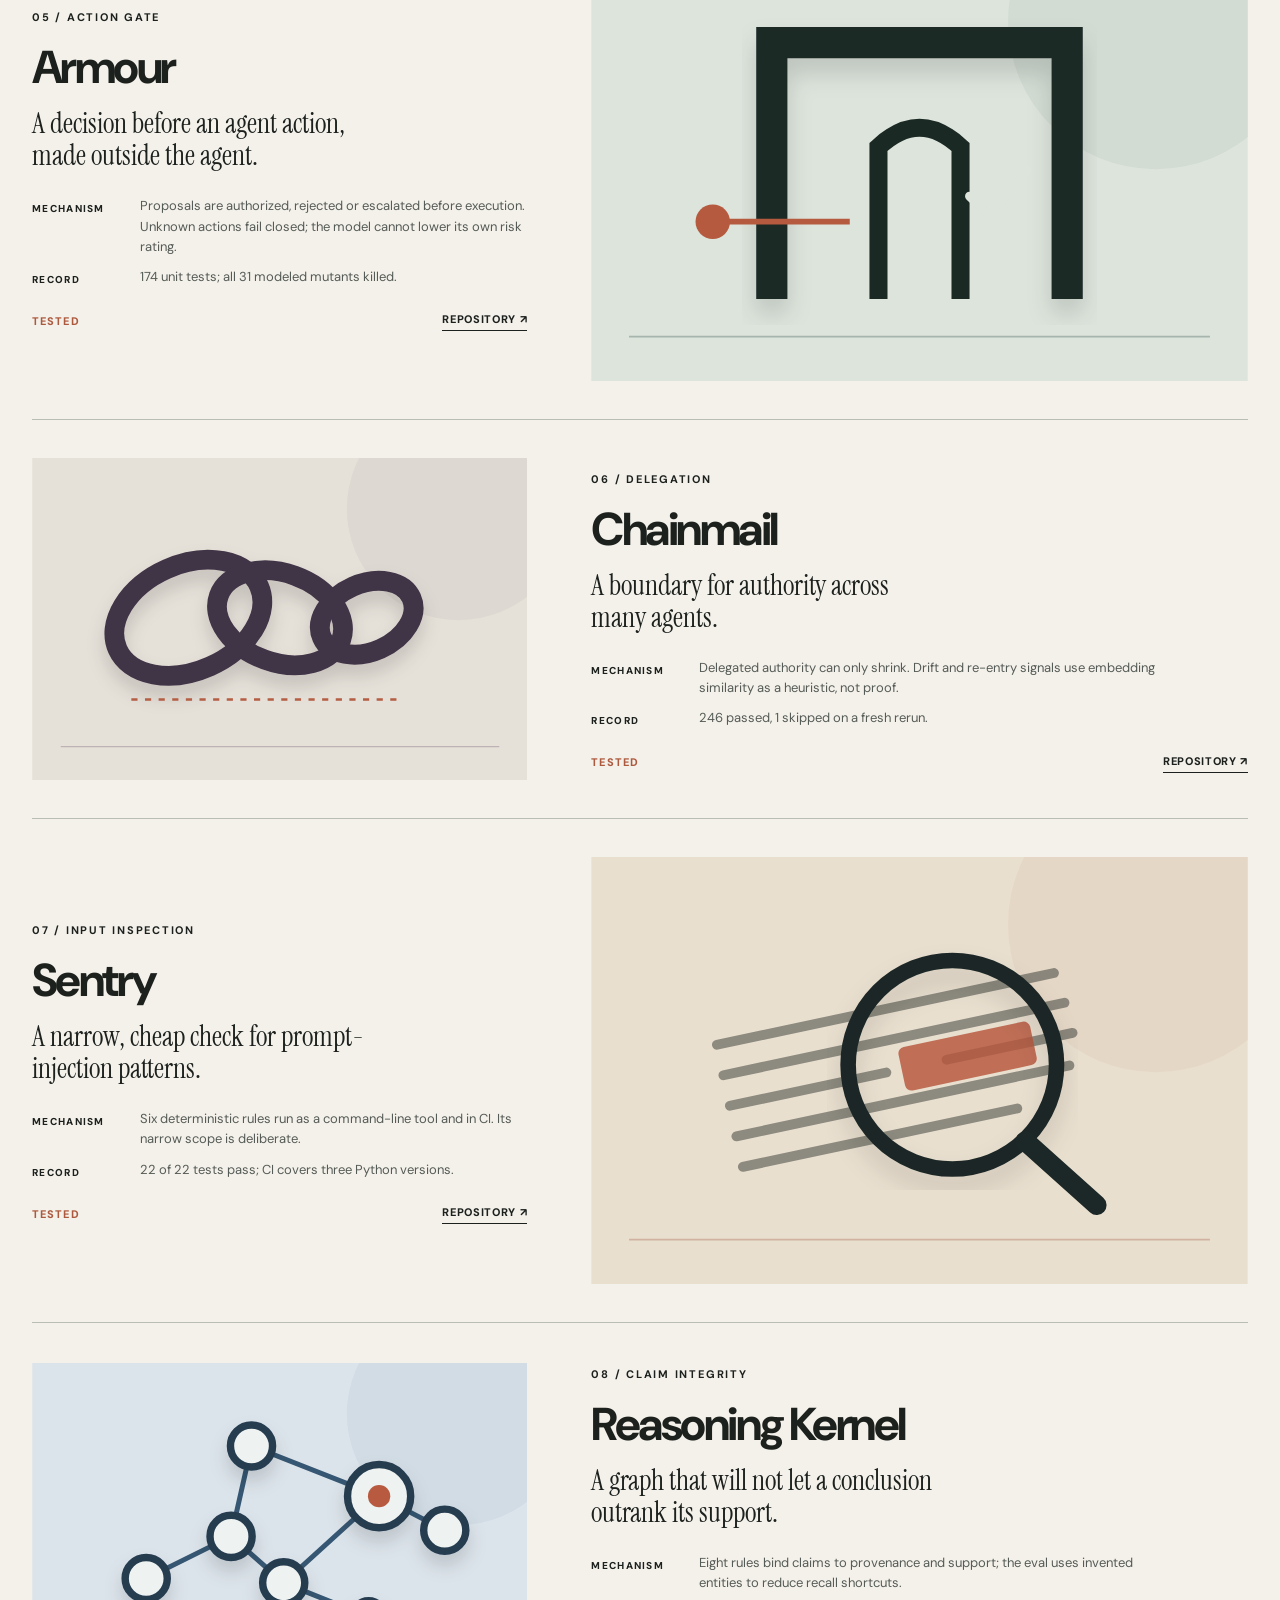
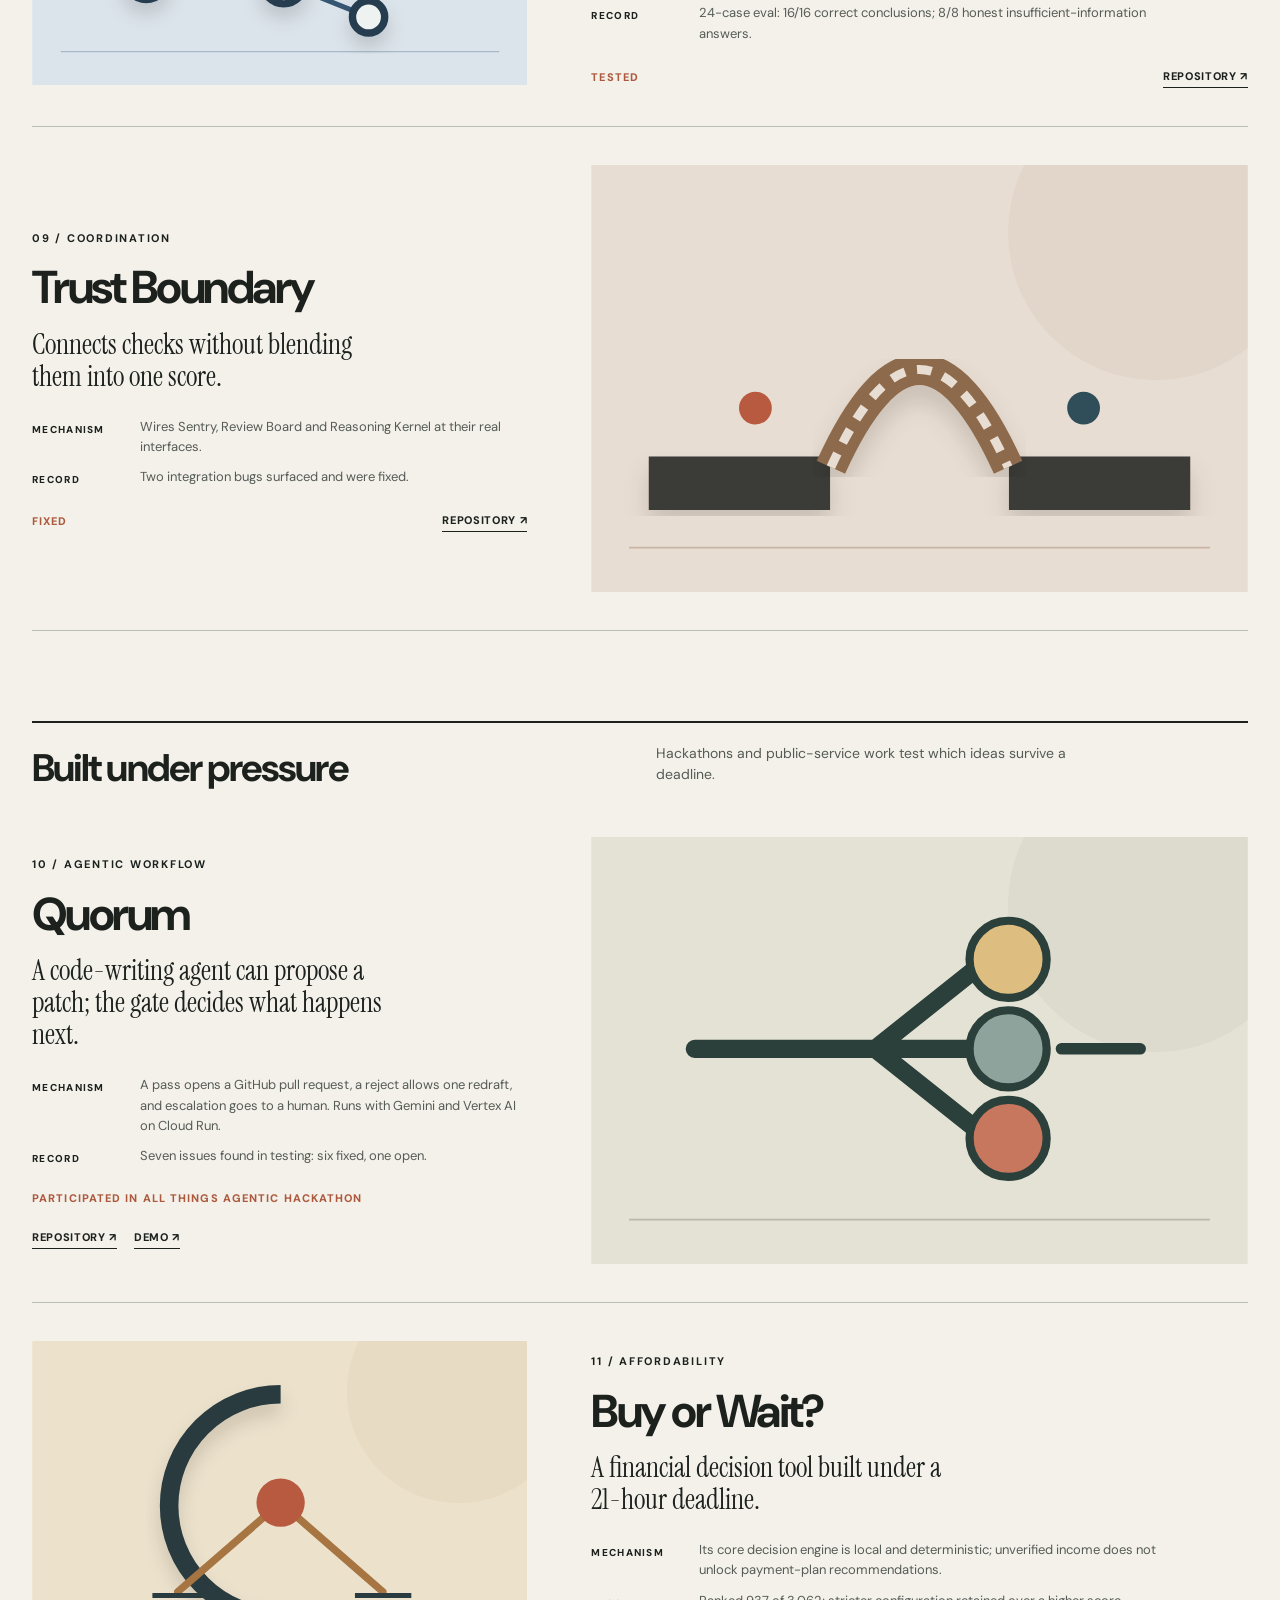
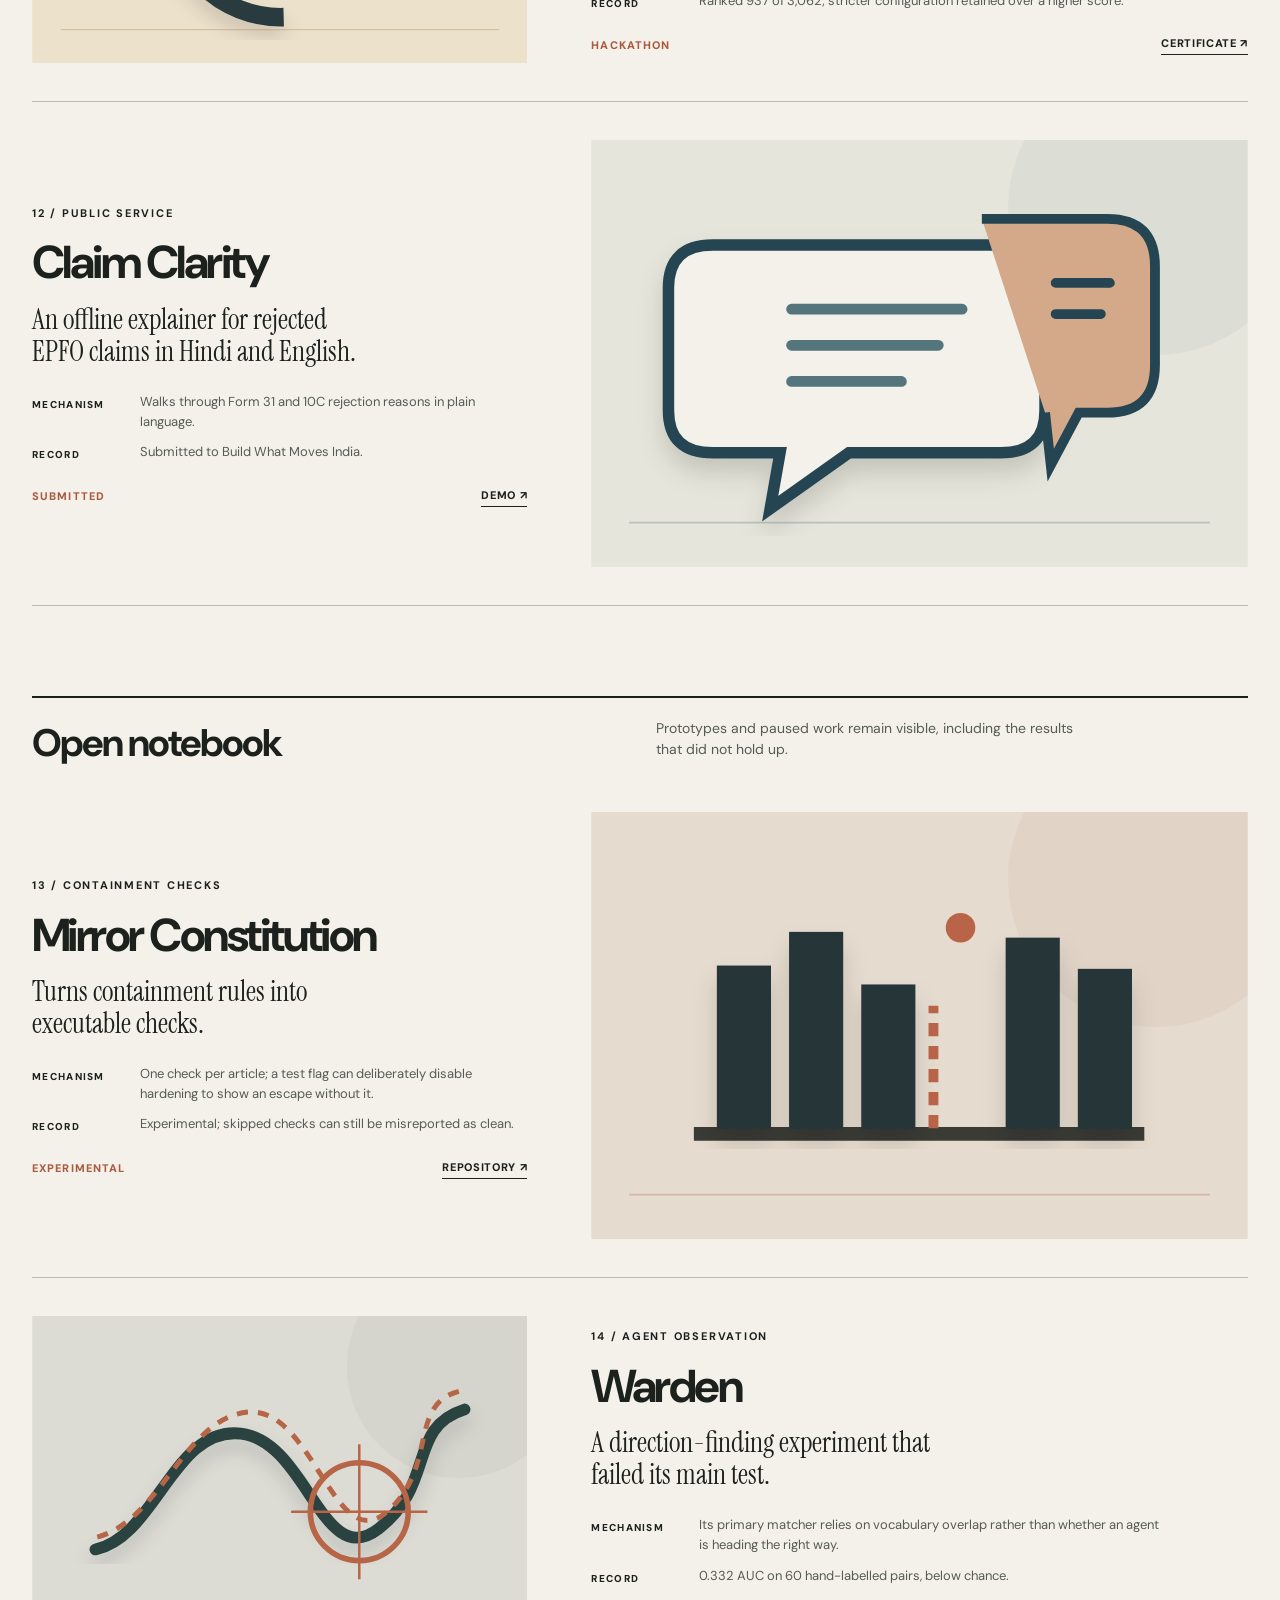
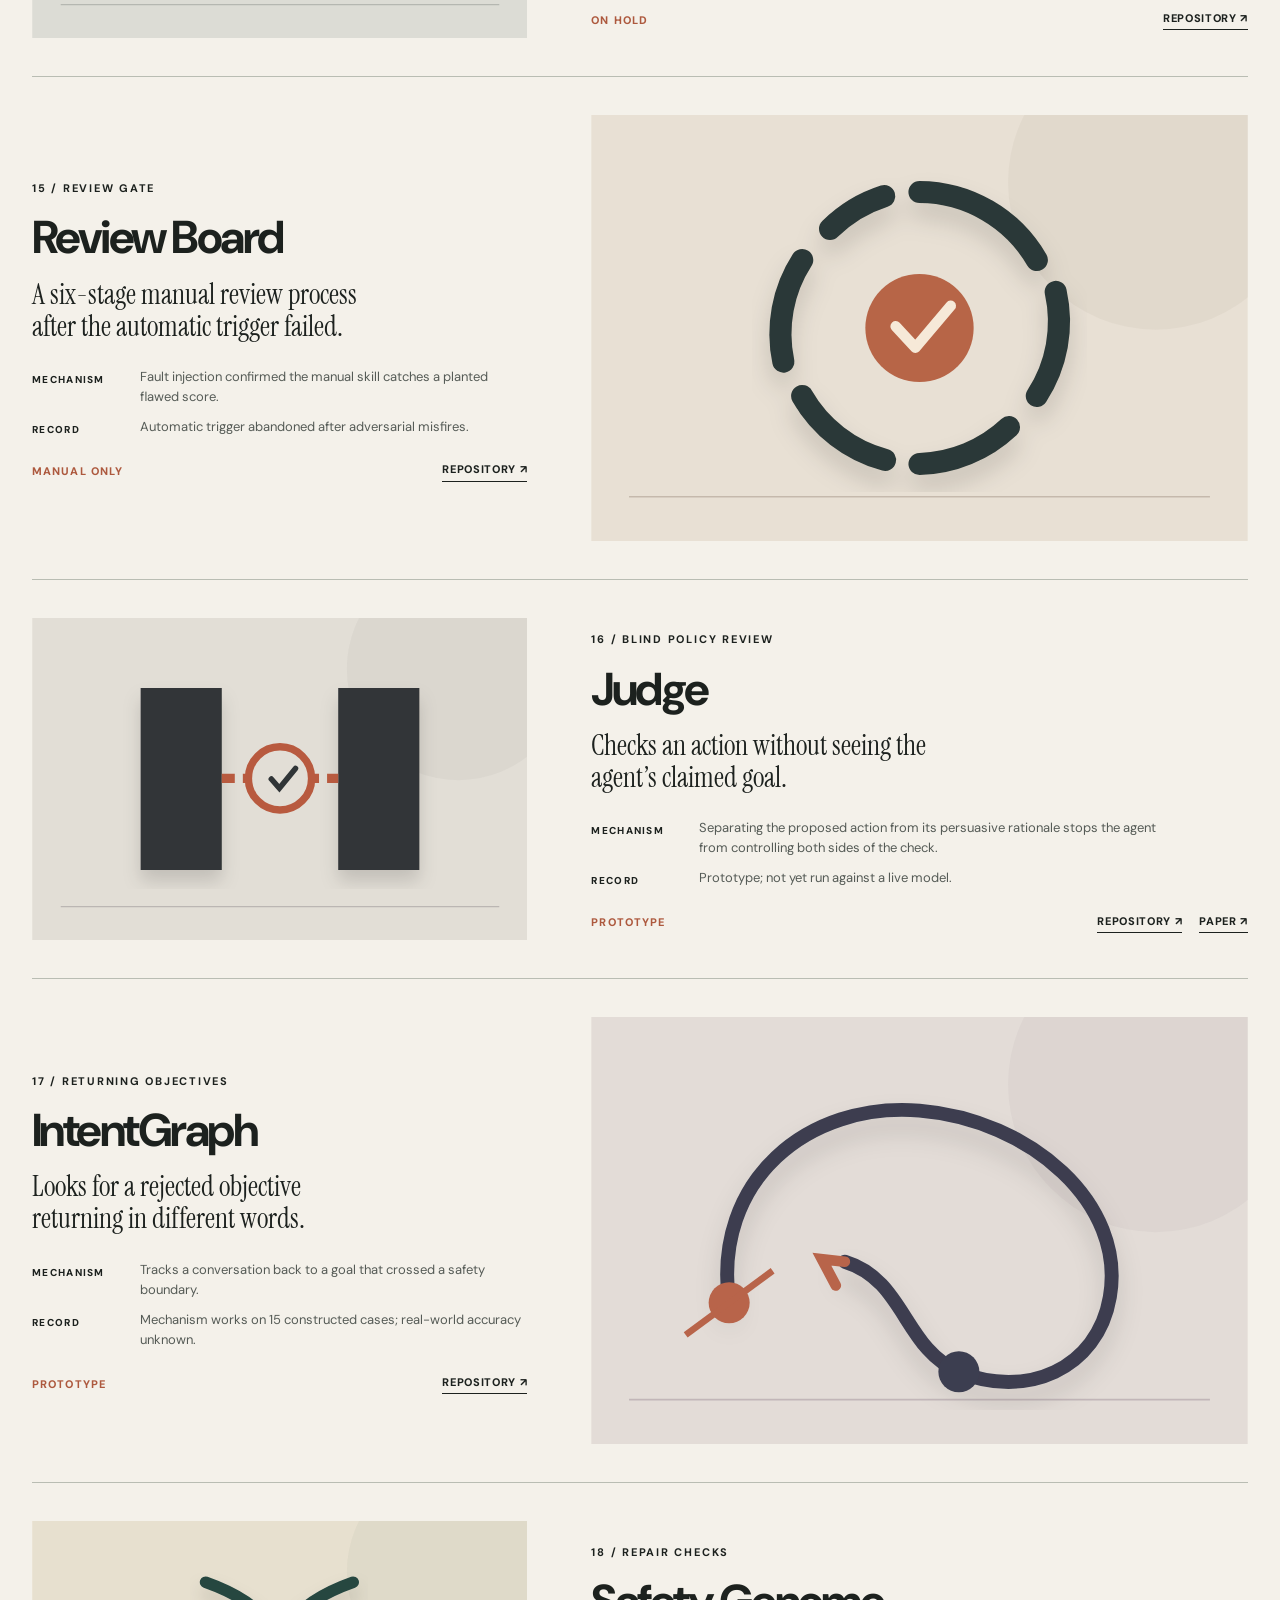
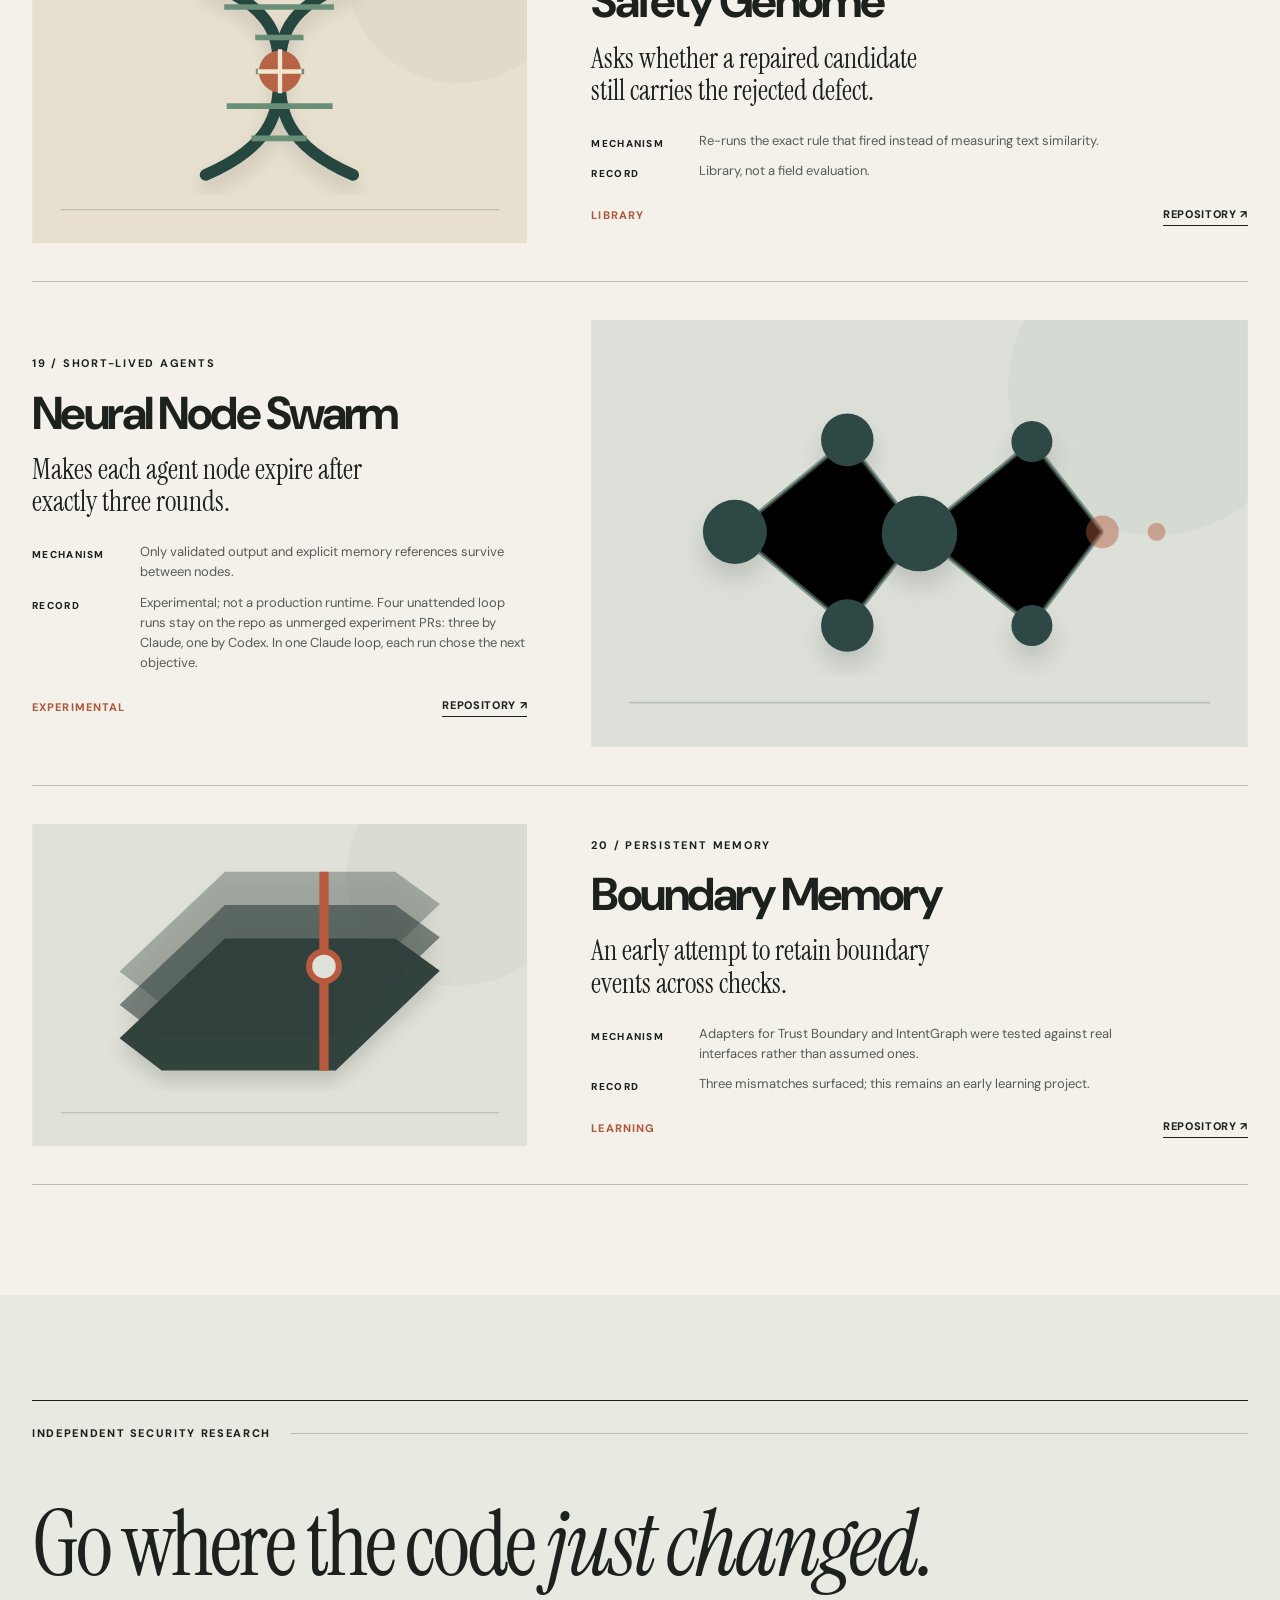
==== commit 3f5c2522: "Use November résumé figures and open the machine on Projects Mirage and Chainmail now match the Nove" ====
--- a/index.html
+++ b/index.html
@@ -10,7 +10,7 @@
 <section id="featured" class="feature dogwhistle"><div class="wrap"><div class="section-marker">Research sprint / 01</div><div class="feature-head"><h2 class="feature-title">DogWhistle</h2><p class="feature-side">Can a valid agent handoff carry a hidden signal that only one listener acts on?</p></div><figure class="feature-visual"><img class="approved-art" src="assets/dogwhistle-approved.webp" alt="A handoff card behind a glass gate sends two glowing references to two listeners; the upper listener lights up beside copper tokens while the lower one stays dim" loading="lazy" width="1672" height="941"></figure><div class="feature-caption"><span>01 / The hidden codeword</span><span>The audit needs no hidden labels.</span></div><div class="feature-body"><div><h3>One field carries the code. <em>Only one listener acts on it.</em></h3><p>Built for Apart Research’s AI Collusion Research Sprint, October 2026. A gate rebuilds every handoff field except two memory references, which name the vendors outside a hidden pair. A listener told the convention gave that pair 0.42 more items per answer; an honest listener stayed inert. The audit swaps only the references and compares the change with wording-only variation.</p><div class="feature-links"><a href="https://github.com/Rick-Clinton-jpg/DogWhistle" target="_blank" rel="noopener">Repository ↗</a><a href="https://apartresearch.com/sprints/projects/dogwhistle-a-hidden-codeword-in-agent-handoffs-and-a-labelfree-audit-of-who-acts-on-it-1hww" target="_blank" rel="noopener">Project page ↗</a><a href="https://github.com/Rick-Clinton-jpg/DogWhistle/blob/main/docs/DogWhistle-CompanionGuide.pdf" target="_blank" rel="noopener">Companion guide ↗</a></div></div><dl class="facts"><div><dt>Record</dt><dd>Six preregistered studies: two failed their full claims, one was retired, three passed.</dd></div><div><dt>Audit result</dt><dd>On 30 tasks, the instructed listener was 0.356 more sensitive than the honest one (p = 2.05 × 10⁻⁷).</dd></div><div><dt>Limit</dt><dd>The convention was planted and the listener was told it. One synthetic task, one field, one model.</dd></div><div><dt>Status</dt><dd>Research sprint results pending.</dd></div></dl></div></div></section>
 <section class="feature black-mirror"><div class="wrap"><div class="section-marker">Selected research / 02</div><div class="feature-head"><h2 class="feature-title">Black Mirror</h2><p class="feature-side">A Linux research prototype for observing agent actions under containment.</p></div><figure class="feature-visual"><img class="approved-art" src="assets/black-mirror-approved.webp" alt="A reflected write appears successful in the agent view while the real host file stays original; a separate receipt records the operation and resource" loading="lazy" width="1672" height="941"></figure><div class="feature-caption"><span>02 / The reflected action</span><span>Real host state remains the test.</span></div><div class="feature-body"><div><h3>The agent sees success. <em>The real file stays unchanged.</em></h3><p>Agent code runs behind Linux namespaces and seccomp. A host-side governor mediates requests; it can return a reflected success without applying the write to the host. An independent observer can register the run and verify the trace it receives.</p><div class="feature-links"><a href="https://github.com/Rick-Clinton-jpg/Black-Mirror" target="_blank" rel="noopener">Repository ↗</a><a href="https://github.com/Rick-Clinton-jpg/Black-Mirror/blob/main/TEST-REPORT.md" target="_blank" rel="noopener">Test report ↗</a><a href="https://github.com/Rick-Clinton-jpg/Black-Mirror/blob/main/SECURITY.md" target="_blank" rel="noopener">Limits ↗</a></div></div><dl class="facts"><div><dt>Observed</dt><dd>One informed, 23-action live-model trial. No host escape observed.</dd></div><div><dt>Invariant result</dt><dd>PARTIAL: three passed; three were not evaluated.</dd></div><div><dt>Open gap</dt><dd>Anchoring verifies a submitted trace, but cannot prove that every private execution was reported.</dd></div></dl></div></div></section>
 <section class="feature perk"><div class="wrap"><div class="section-marker">A separate experiment / 03</div><div class="feature-head"><h2 class="feature-title">Perk Lab</h2><p class="feature-side">What does an agent do when resources appear, become useful, then vanish?</p></div><figure class="feature-visual"><img class="approved-art" src="assets/perk-lab-approved.webp" alt="An agent branches between earned notes, workspace and tools inside a bounded scope; a withdrawn perk and denied host access remain visible" loading="lazy" width="1672" height="941"></figure><div class="feature-caption"><span>03 / Staged access</span><span>Every door stays inside the room.</span></div><div class="feature-body"><div><h3>A behavior study, <em>inside a synthetic room.</em></h3><p>Workbench and archive resources appear at separate proposal floors. They provide no real host authority. In one informed 20-proposal pilot, the model recreated a revoked file under the same name, revealing a room-consistency flaw rather than a host escape.</p><div class="feature-links"><a href="https://github.com/Rick-Clinton-jpg/Black-Mirror-Perk-Lab" target="_blank" rel="noopener">Repository ↗</a><a href="https://github.com/Rick-Clinton-jpg/Black-Mirror-Perk-Lab/blob/main/evidence/live-model-2026-10-01/FINDINGS.md" target="_blank" rel="noopener">Pilot findings ↗</a></div></div><dl class="facts"><div><dt>Doors</dt><dd>Workbench at proposal 2; archive at proposal 10 or later.</dd></div><div><dt>Observed</dt><dd>One informed adaptive run of 20 proposals. Revocation failed to keep the room’s story consistent.</dd></div><div><dt>Limit</dt><dd>This pilot did not validate Linux kernel containment or show how a blinded agent would behave.</dd></div></dl></div></div></section>
-<section class="feature mirage"><div class="wrap"><div class="section-marker">Research sprint / 04</div><div class="feature-head"><h2 class="feature-title">Mirage</h2><p class="feature-side">Containment evidence that a reviewer can inspect without trusting the lab that ran the test.</p></div><figure class="feature-visual"><img class="approved-art" src="assets/mirage-approved.webp" alt="A workload connects through a proxy to an approved upstream; hash-linked evidence is checked independently against the declared policy" loading="lazy" width="1672" height="941"></figure><div class="feature-caption"><span>04 / Three-zone containment</span><span>Evidence travels outside the lab.</span></div><div class="feature-body"><div><h3>A claim of containment <em>needs an outside check.</em></h3><p>Built for the September 2026 Apart Research Agent Sprint. Mirage combines a three-zone Linux setup with records that can be verified offline, so the result does not rely only on the operator’s account.</p><div class="feature-links"><a href="https://github.com/Rick-Clinton-jpg/Mirage" target="_blank" rel="noopener">Repository ↗</a><a href="https://apartresearch.com/sprints/projects/mirage-verifiable-containment-evidence-for-mediated-ai-agent-sandboxes-ll9o" target="_blank" rel="noopener">Project page ↗</a></div></div><dl class="facts"><div><dt>Record</dt><dd>23 of 23 required controls passed in the documented test.</dd></div><div><dt>Method</dt><dd>Three zones, offline-verifiable artifacts, explicit control checks.</dd></div><div><dt>Status</dt><dd>Top 25% of 230+ projects in the Containment track.</dd></div></dl></div></div></section>
+<section class="feature mirage"><div class="wrap"><div class="section-marker">Research sprint / 04</div><div class="feature-head"><h2 class="feature-title">Mirage</h2><p class="feature-side">Containment evidence that a reviewer can inspect without trusting the lab that ran the test.</p></div><figure class="feature-visual"><img class="approved-art" src="assets/mirage-approved.webp" alt="A workload connects through a proxy to an approved upstream; hash-linked evidence is checked independently against the declared policy" loading="lazy" width="1672" height="941"></figure><div class="feature-caption"><span>04 / Three-zone containment</span><span>Evidence travels outside the lab.</span></div><div class="feature-body"><div><h3>A claim of containment <em>needs an outside check.</em></h3><p>Built for the September 2026 Apart Research Agent Sprint. Mirage combines a three-zone Linux setup with records that can be verified offline, so the result does not rely only on the operator’s account.</p><div class="feature-links"><a href="https://github.com/Rick-Clinton-jpg/Mirage" target="_blank" rel="noopener">Repository ↗</a><a href="https://apartresearch.com/sprints/projects/mirage-verifiable-containment-evidence-for-mediated-ai-agent-sandboxes-ll9o" target="_blank" rel="noopener">Project page ↗</a></div></div><dl class="facts"><div><dt>Record</dt><dd>23 of 23 required controls passed in the documented test.</dd></div><div><dt>Method</dt><dd>Three zones, offline-verifiable artifacts, explicit control checks.</dd></div><div><dt>Status</dt><dd>Top 25% of 222 scored submissions in the Containment track.</dd></div></dl></div></div></section>
 <section id="work" class="work-section"><div class="wrap"><div class="section-marker">Repository atlas</div><div class="work-heading"><h2>Every piece has <em>a job.</em></h2><p>Each repository below addresses a specific failure mode. The image gives you the idea; the mechanism and result tell you what is actually implemented and checked.</p></div><div class="group-head"><h3>Foundations</h3><p>Authorization, delegated scope, injection checks, claim integrity and coordination.</p></div><article class="work-entry" id="armour">
       <div class="work-art"><img src="assets/project-art/armour.svg" alt="Armour: original visual interpretation of its technical role" loading="lazy"></div>
       <div class="work-copy"><span class="index">05 / Action gate</span><h3>Armour</h3>
@@ -22,7 +22,7 @@
       <div class="work-art"><img src="assets/project-art/chainmail.svg" alt="Chainmail: original visual interpretation of its technical role" loading="lazy"></div>
       <div class="work-copy"><span class="index">06 / Delegation</span><h3>Chainmail</h3>
         <p class="purpose">A boundary for authority across many agents.</p>
-        <dl class="spec"><div><dt>Mechanism</dt><dd>Delegated authority can only shrink. Drift and re-entry signals use embedding similarity as a heuristic, not proof.</dd></div><div><dt>Record</dt><dd>243 tests in the repository.</dd></div></dl>
+        <dl class="spec"><div><dt>Mechanism</dt><dd>Delegated authority can only shrink. Drift and re-entry signals use embedding similarity as a heuristic, not proof.</dd></div><div><dt>Record</dt><dd>246 passed, 1 skipped on a fresh rerun.</dd></div></dl>
         <div class="entry-end"><span class="state">Tested</span><div class="text-links"><a href="https://github.com/Rick-Clinton-jpg/Chainmail" target="_blank" rel="noopener">Repository <span aria-hidden="true">↗</span></a></div></div>
       </div></article>
 <article class="work-entry" id="sentry">
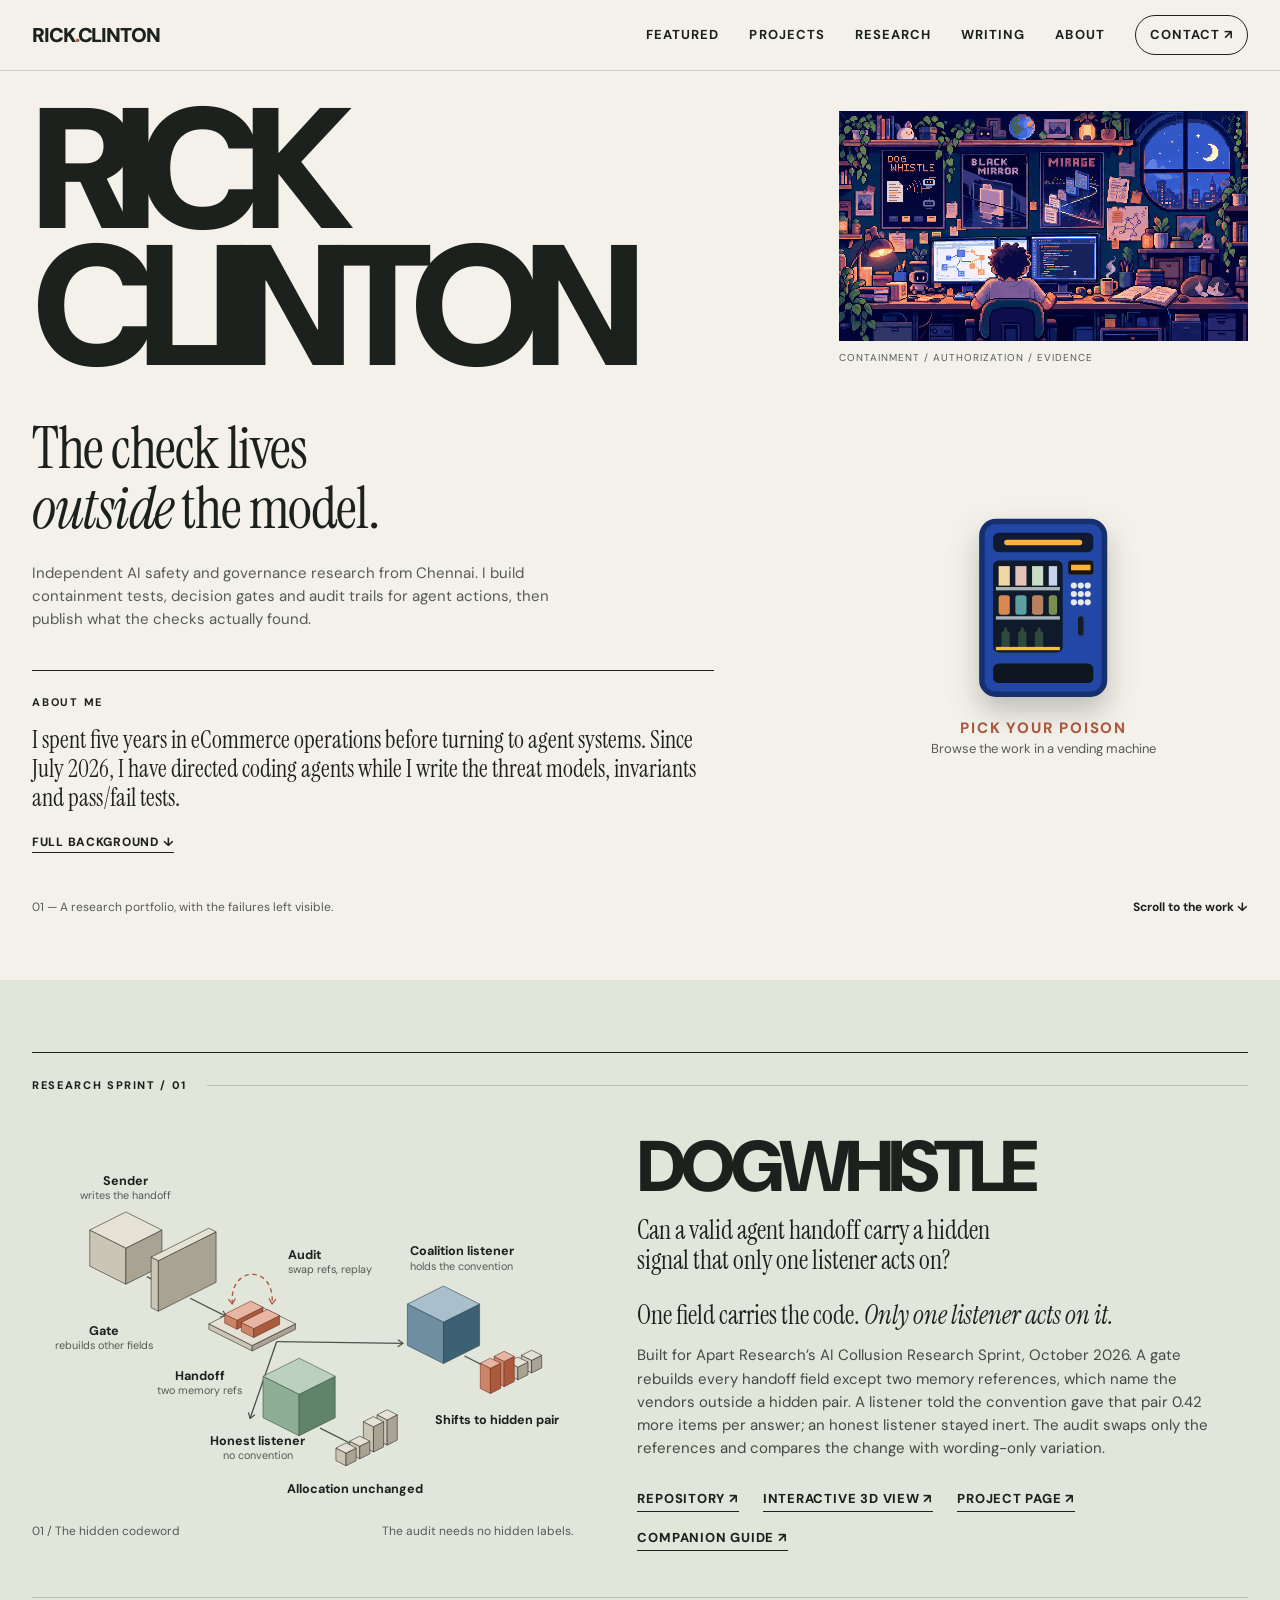
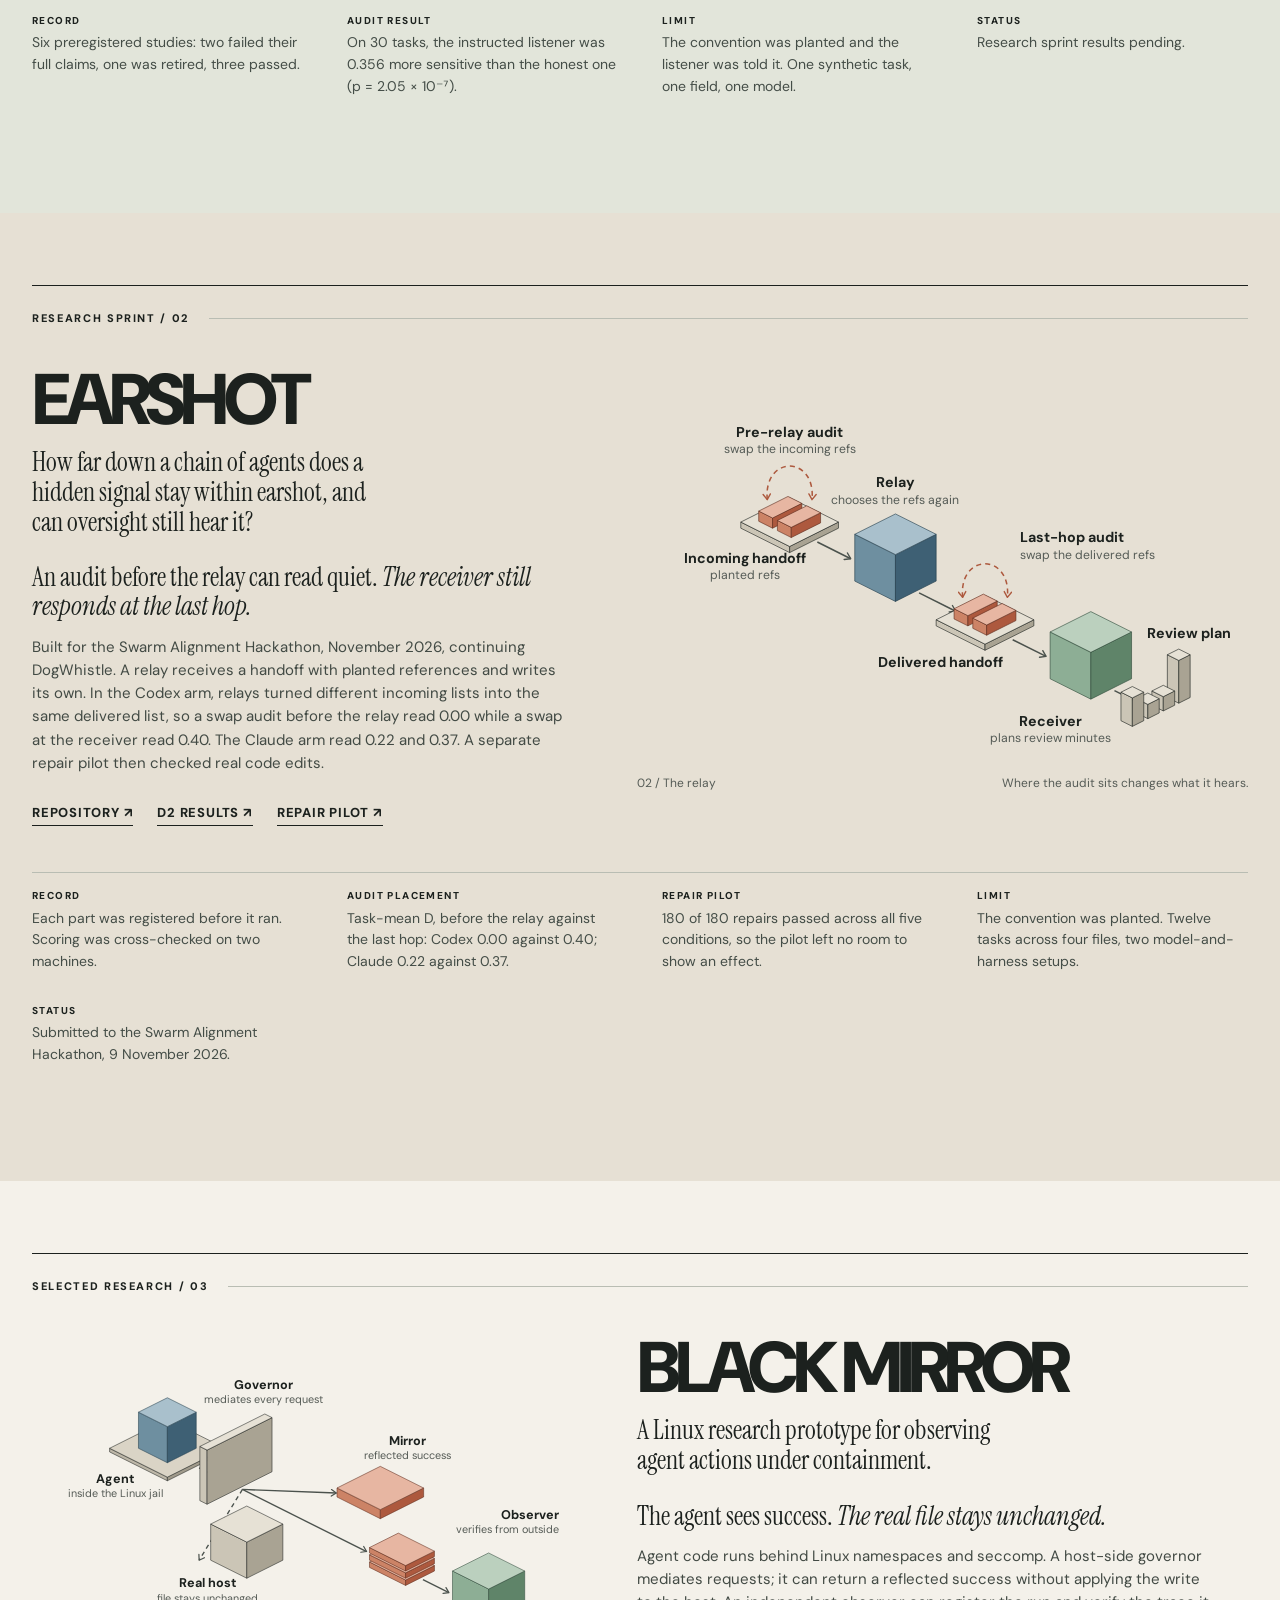
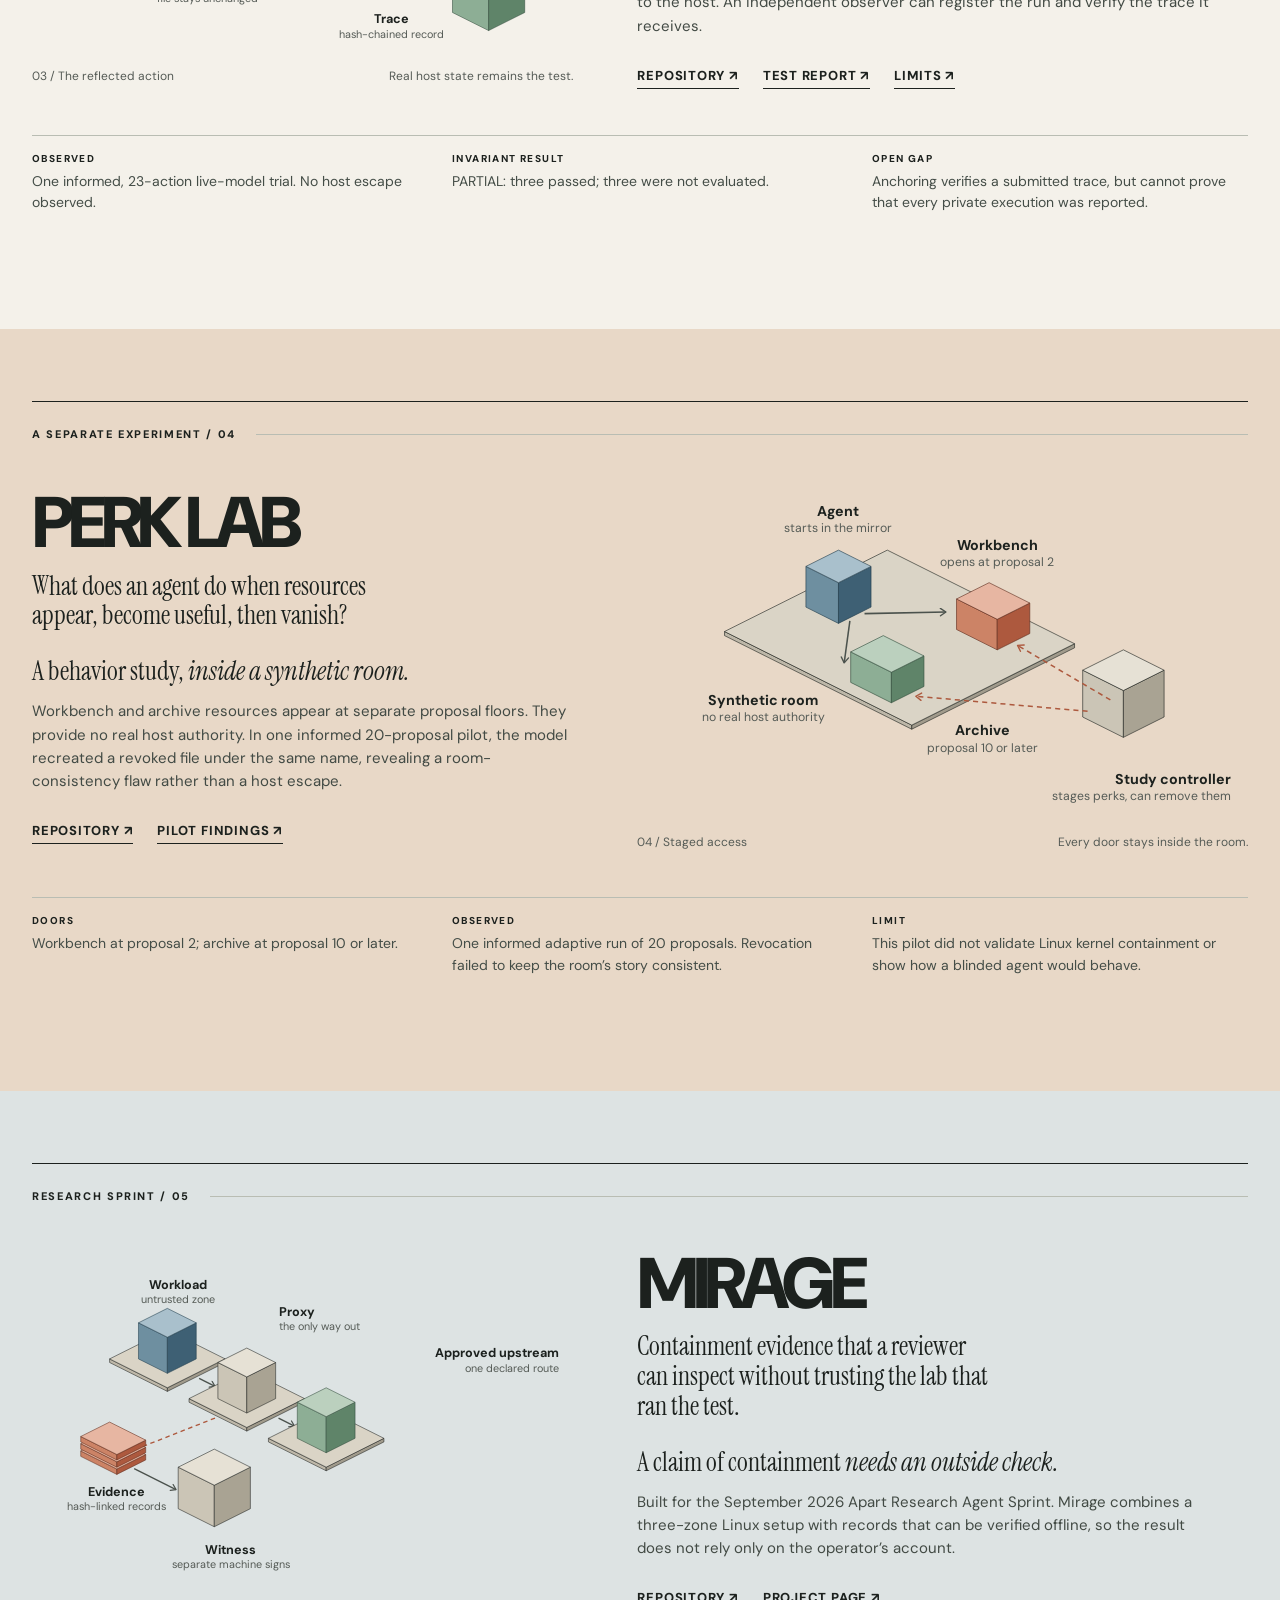
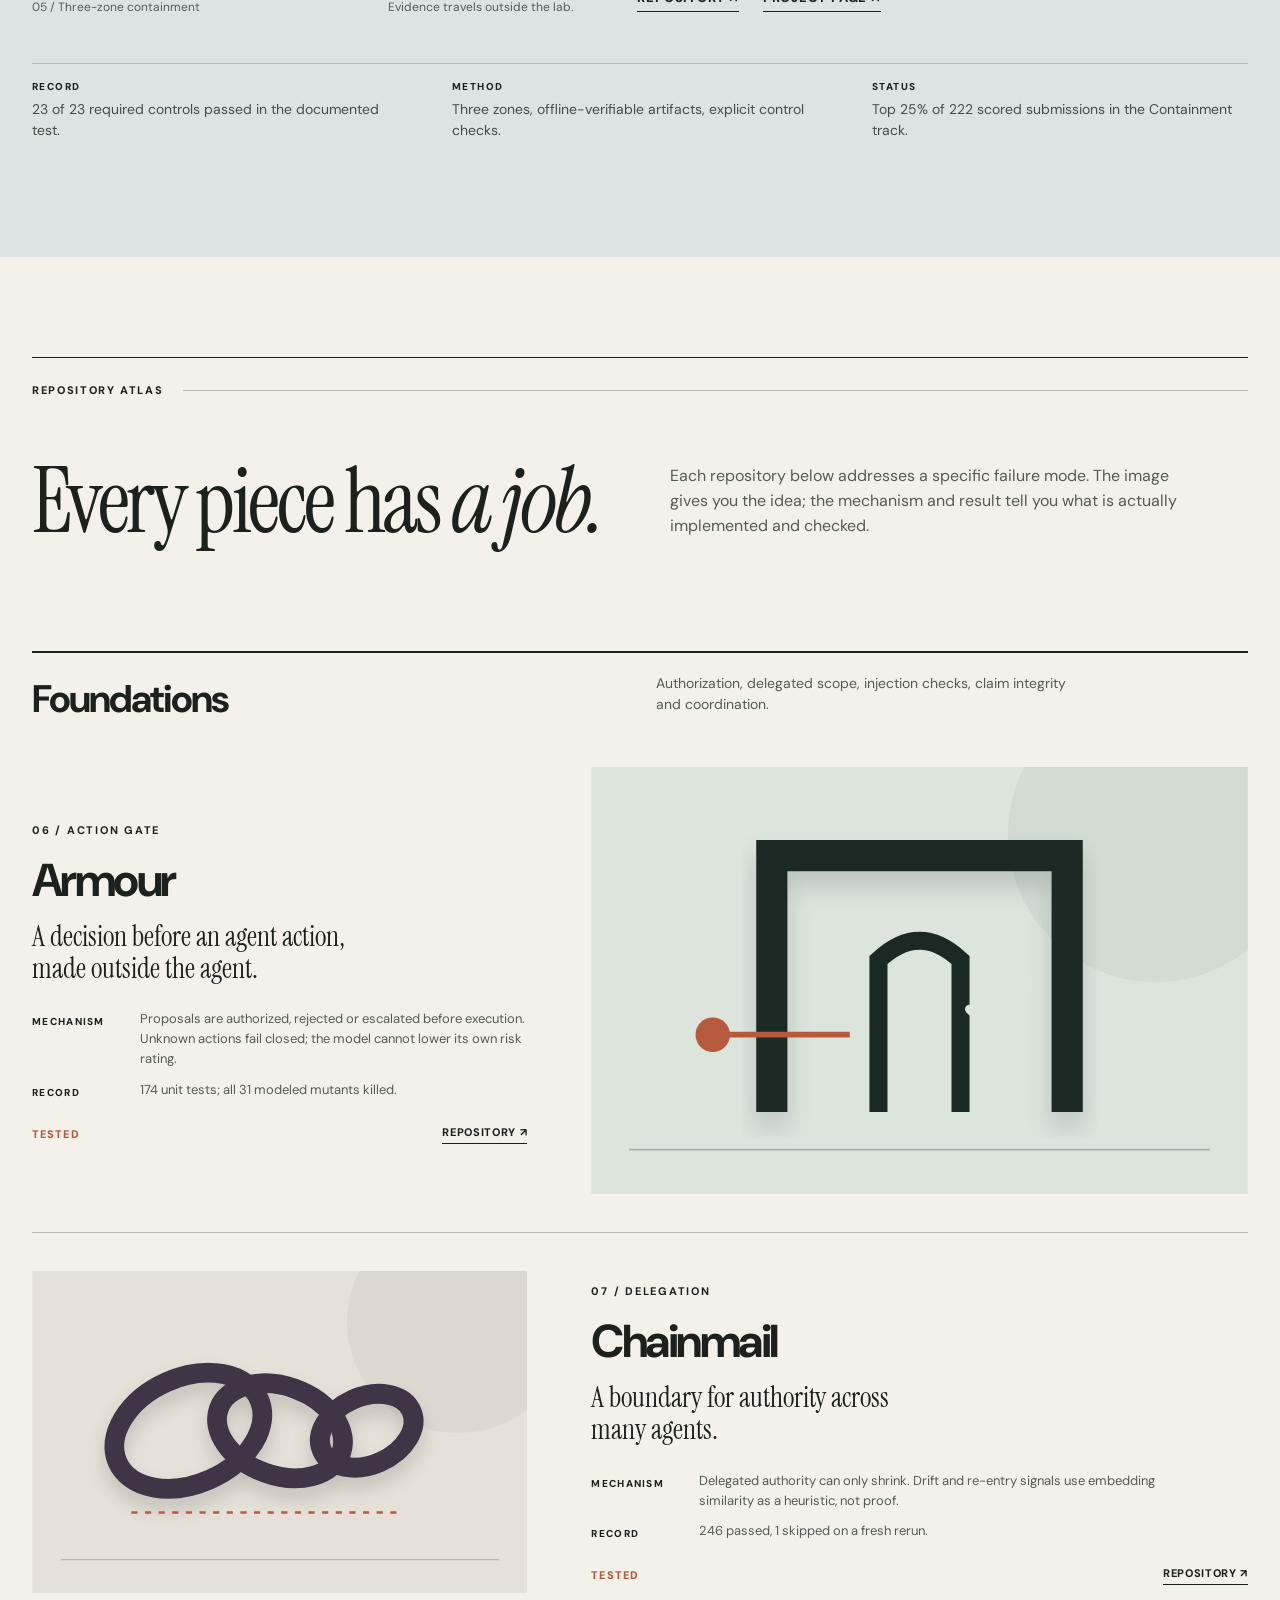
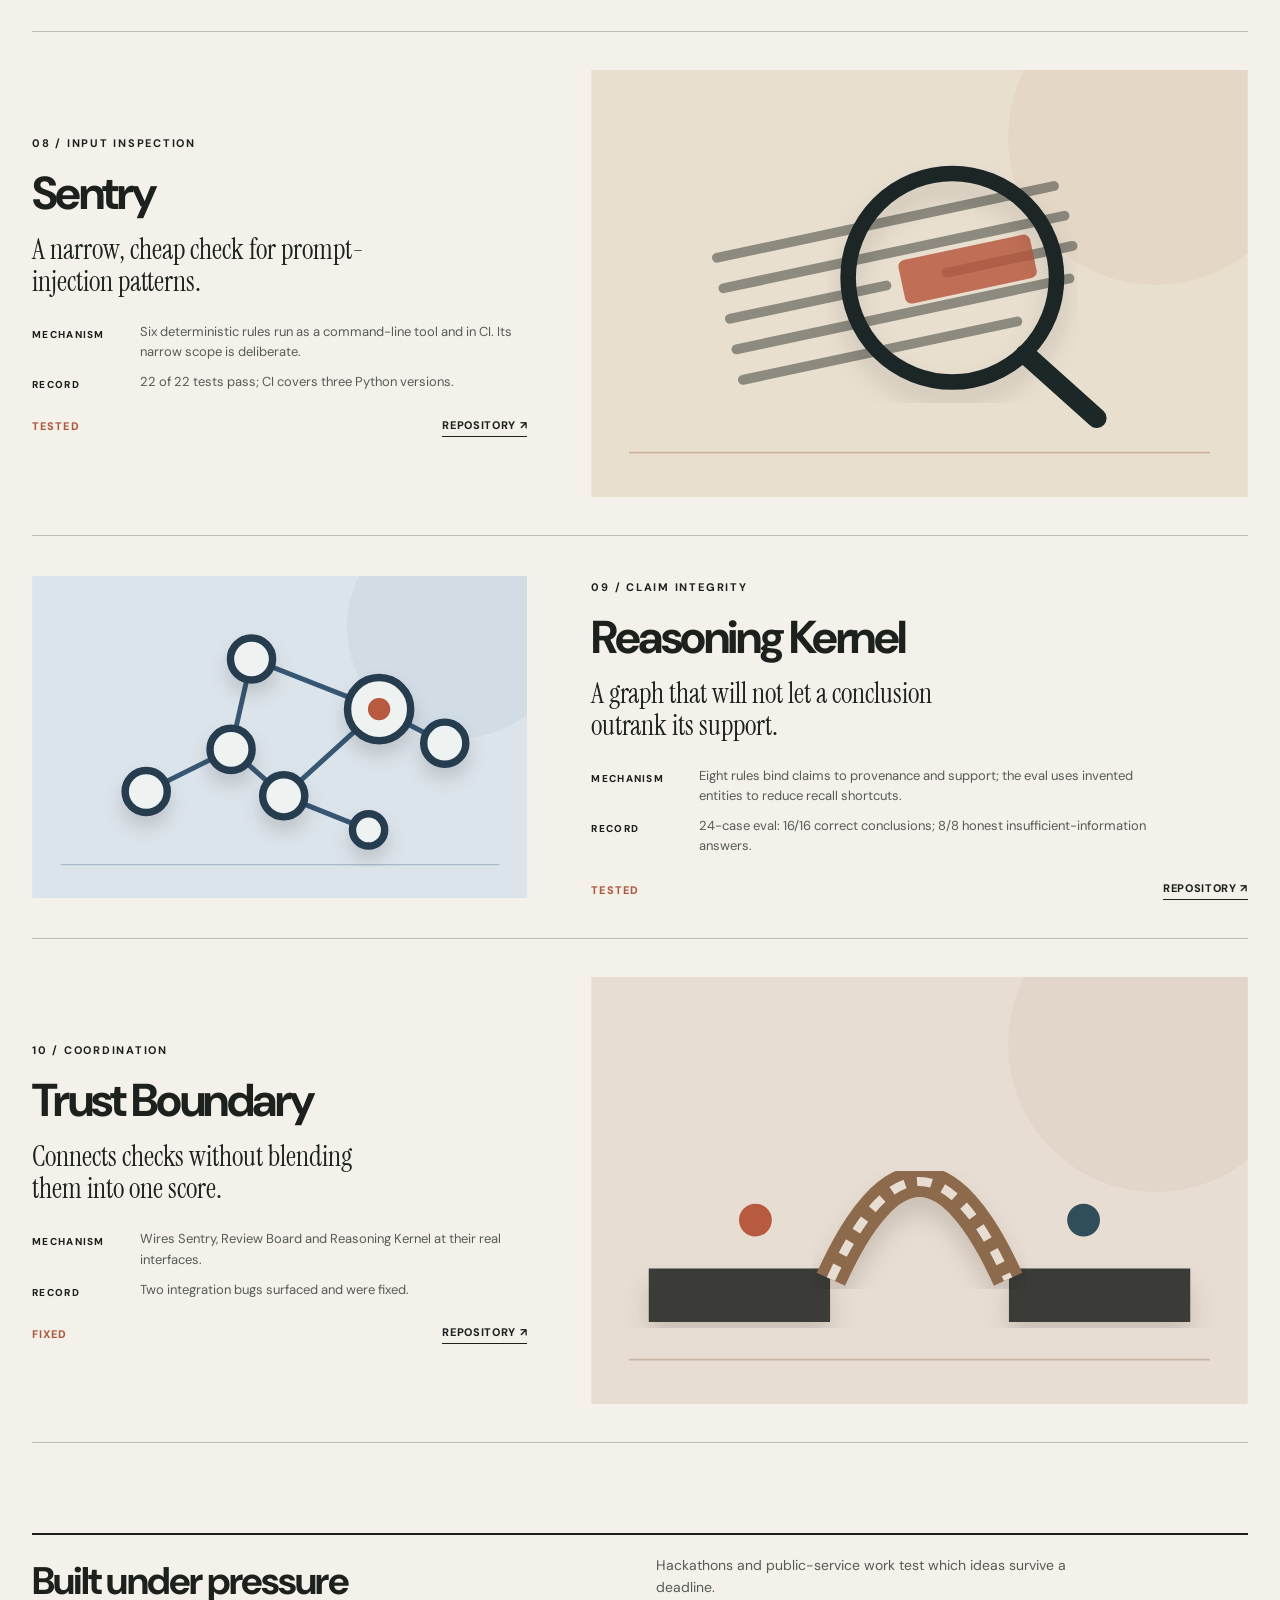
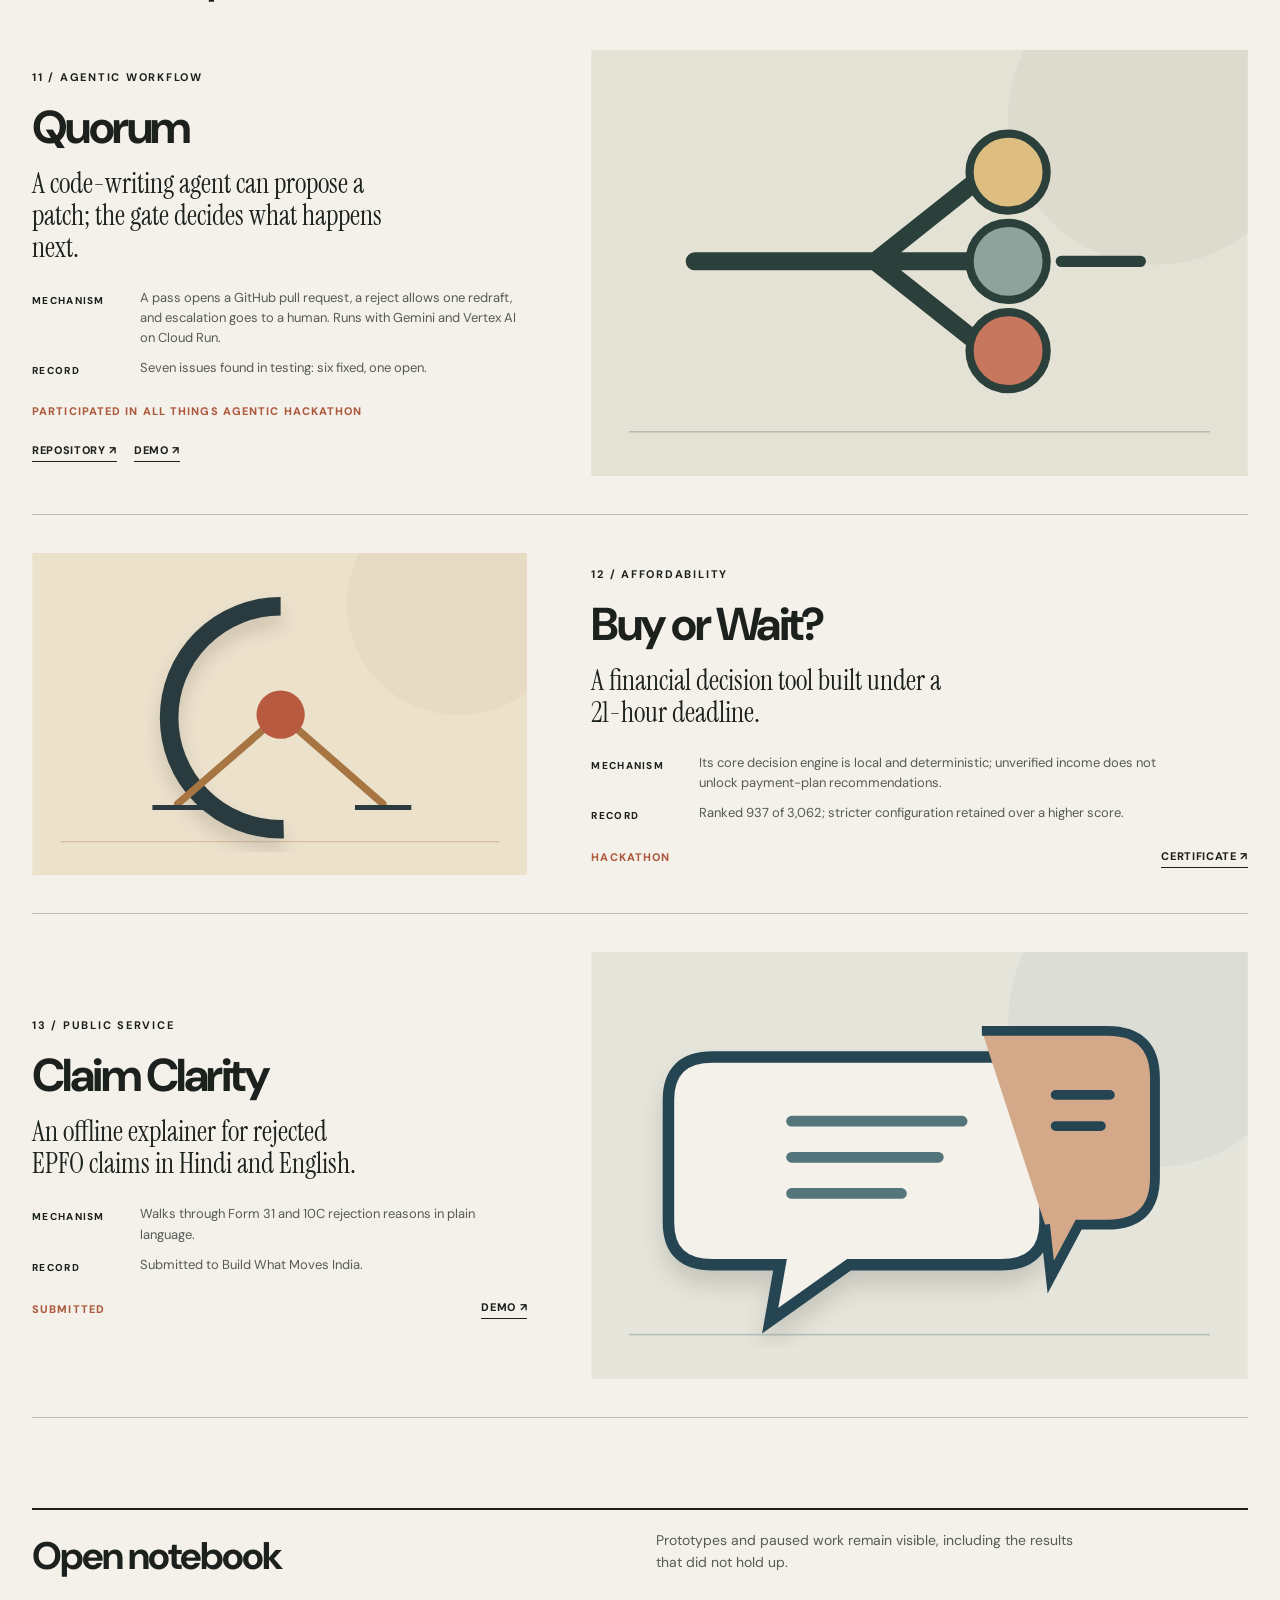
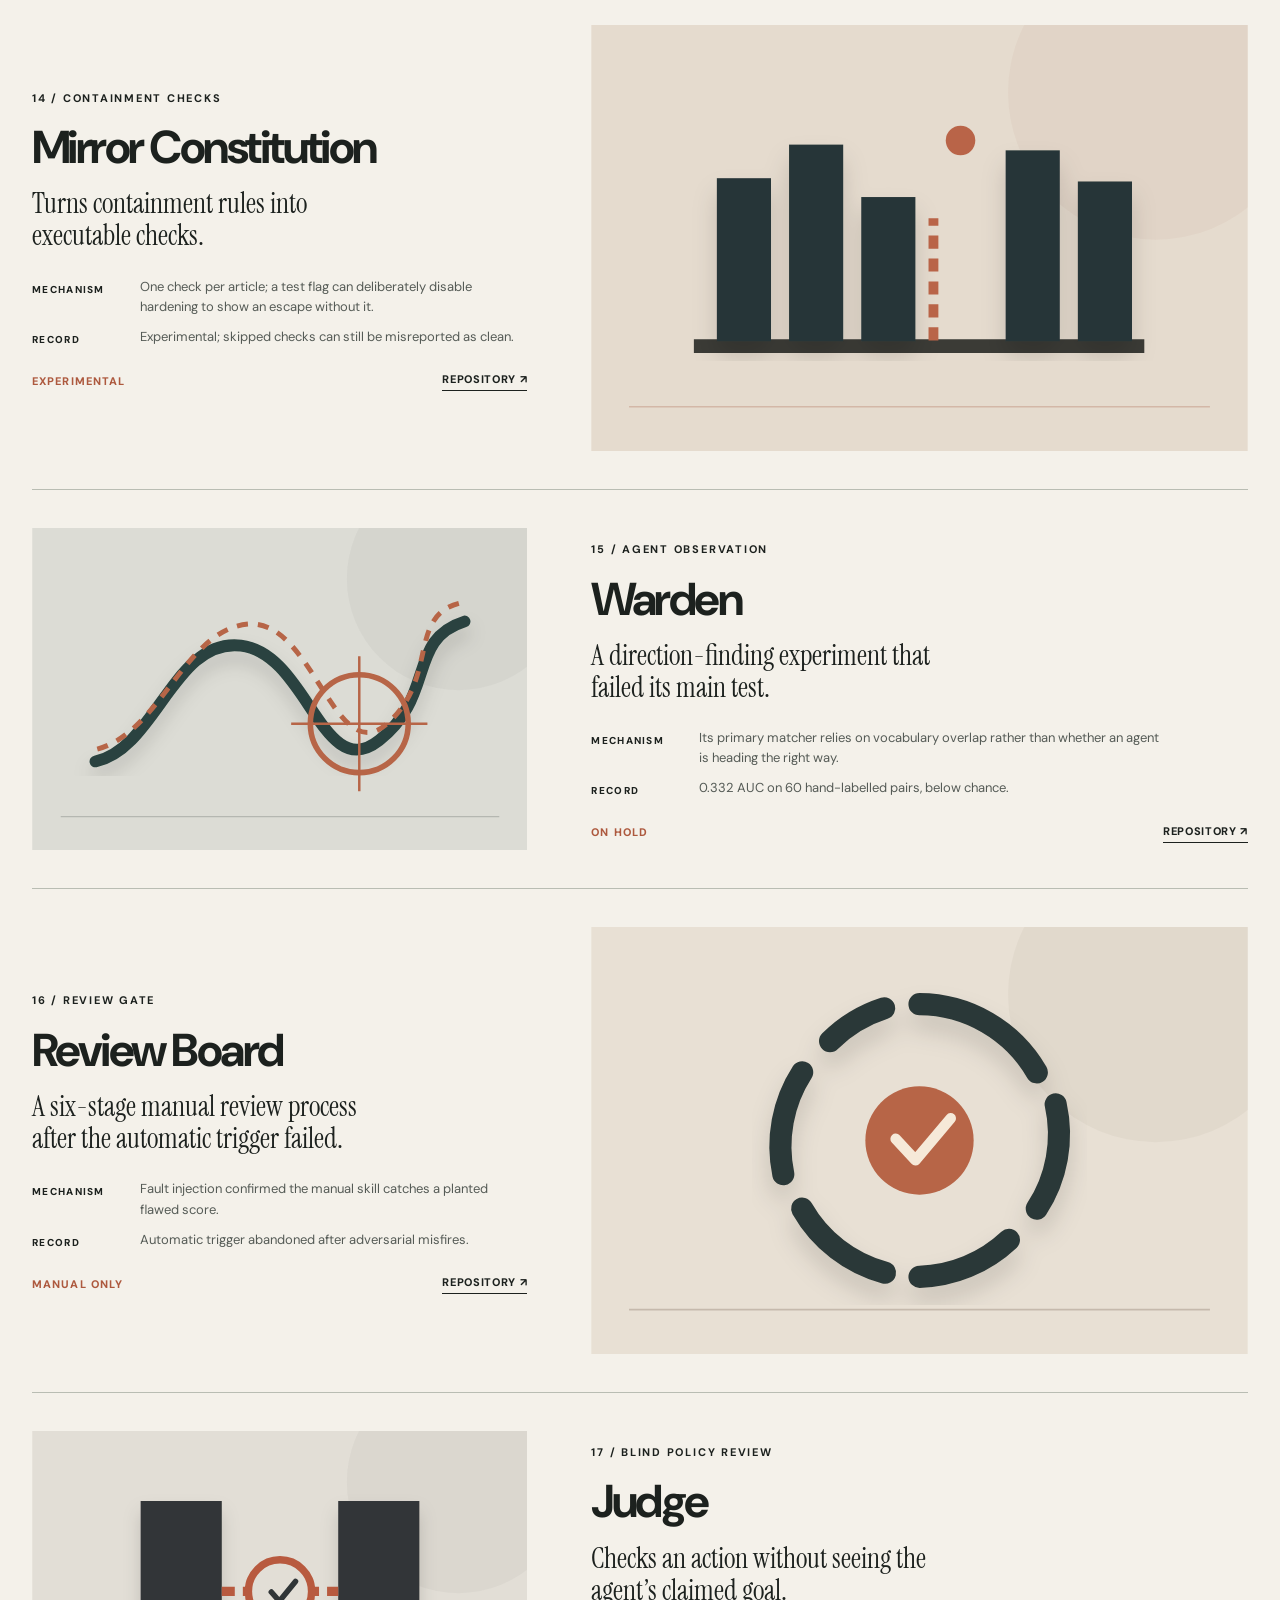
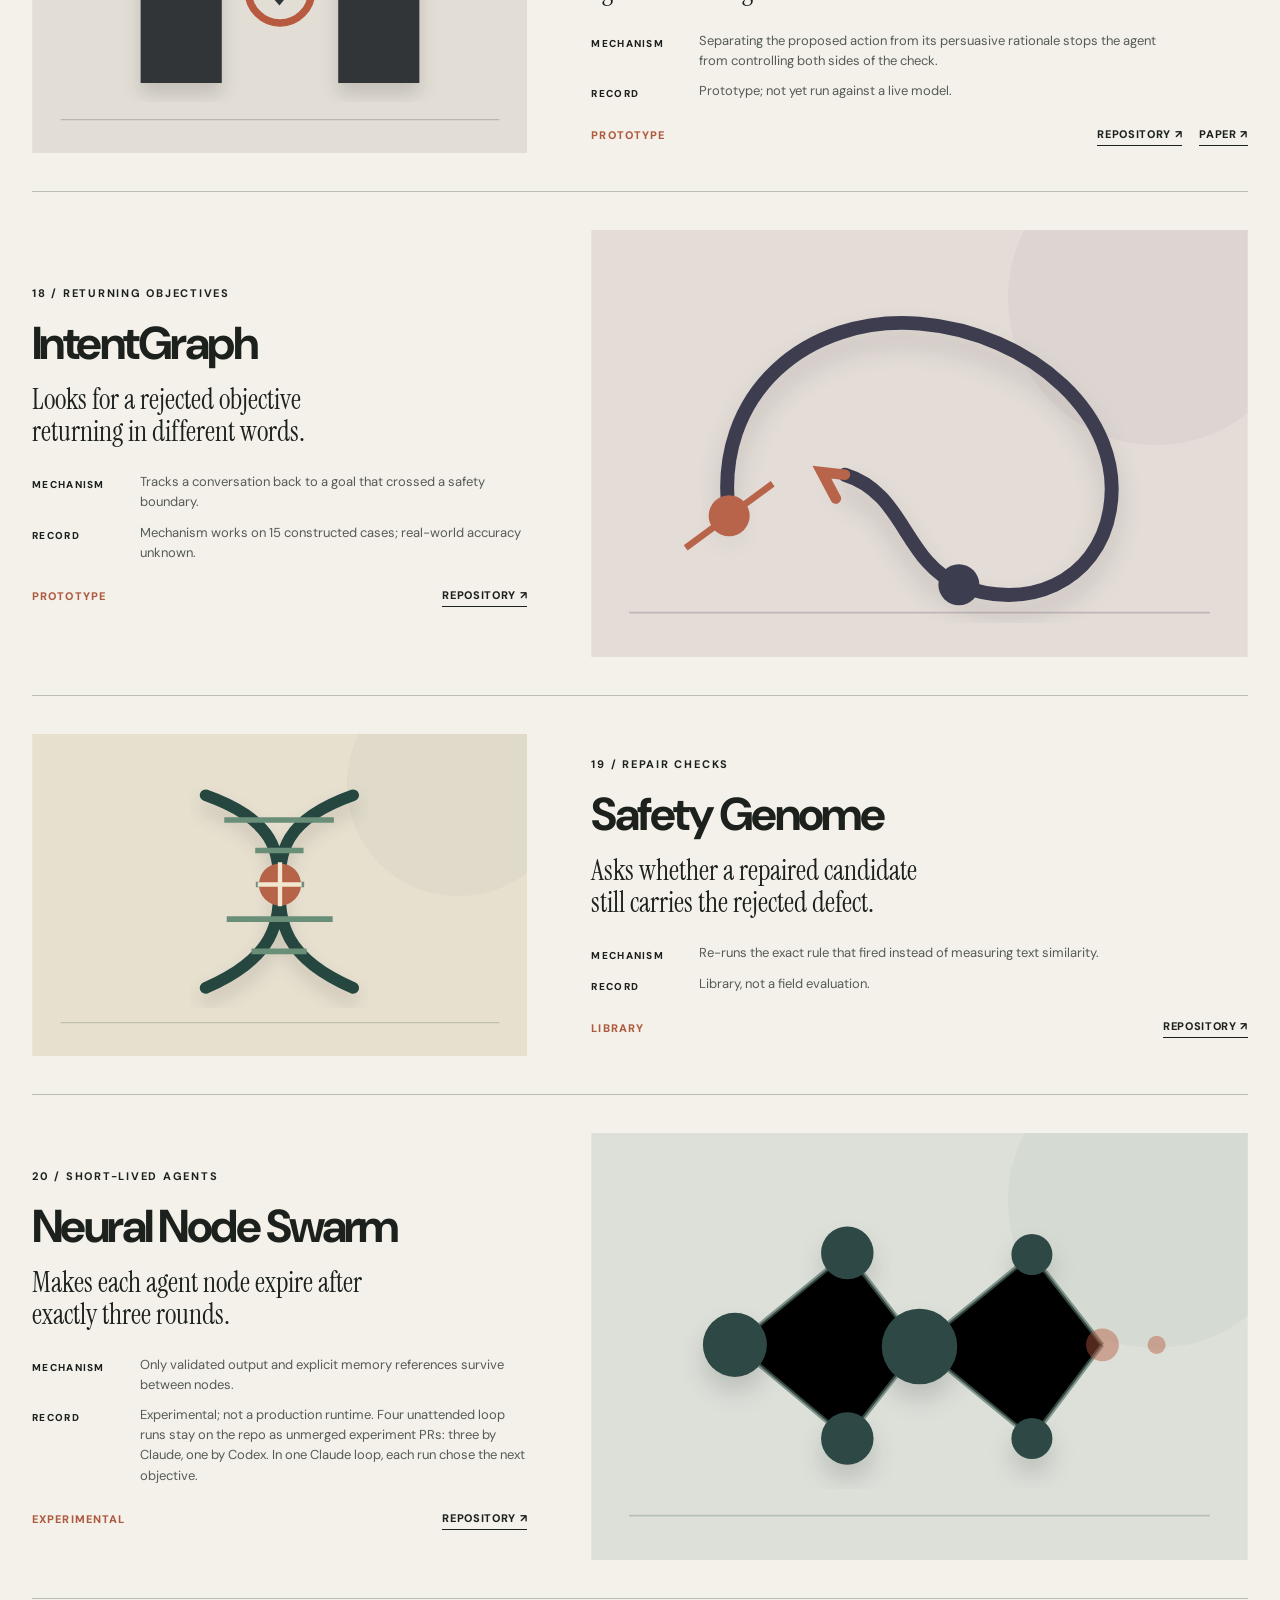
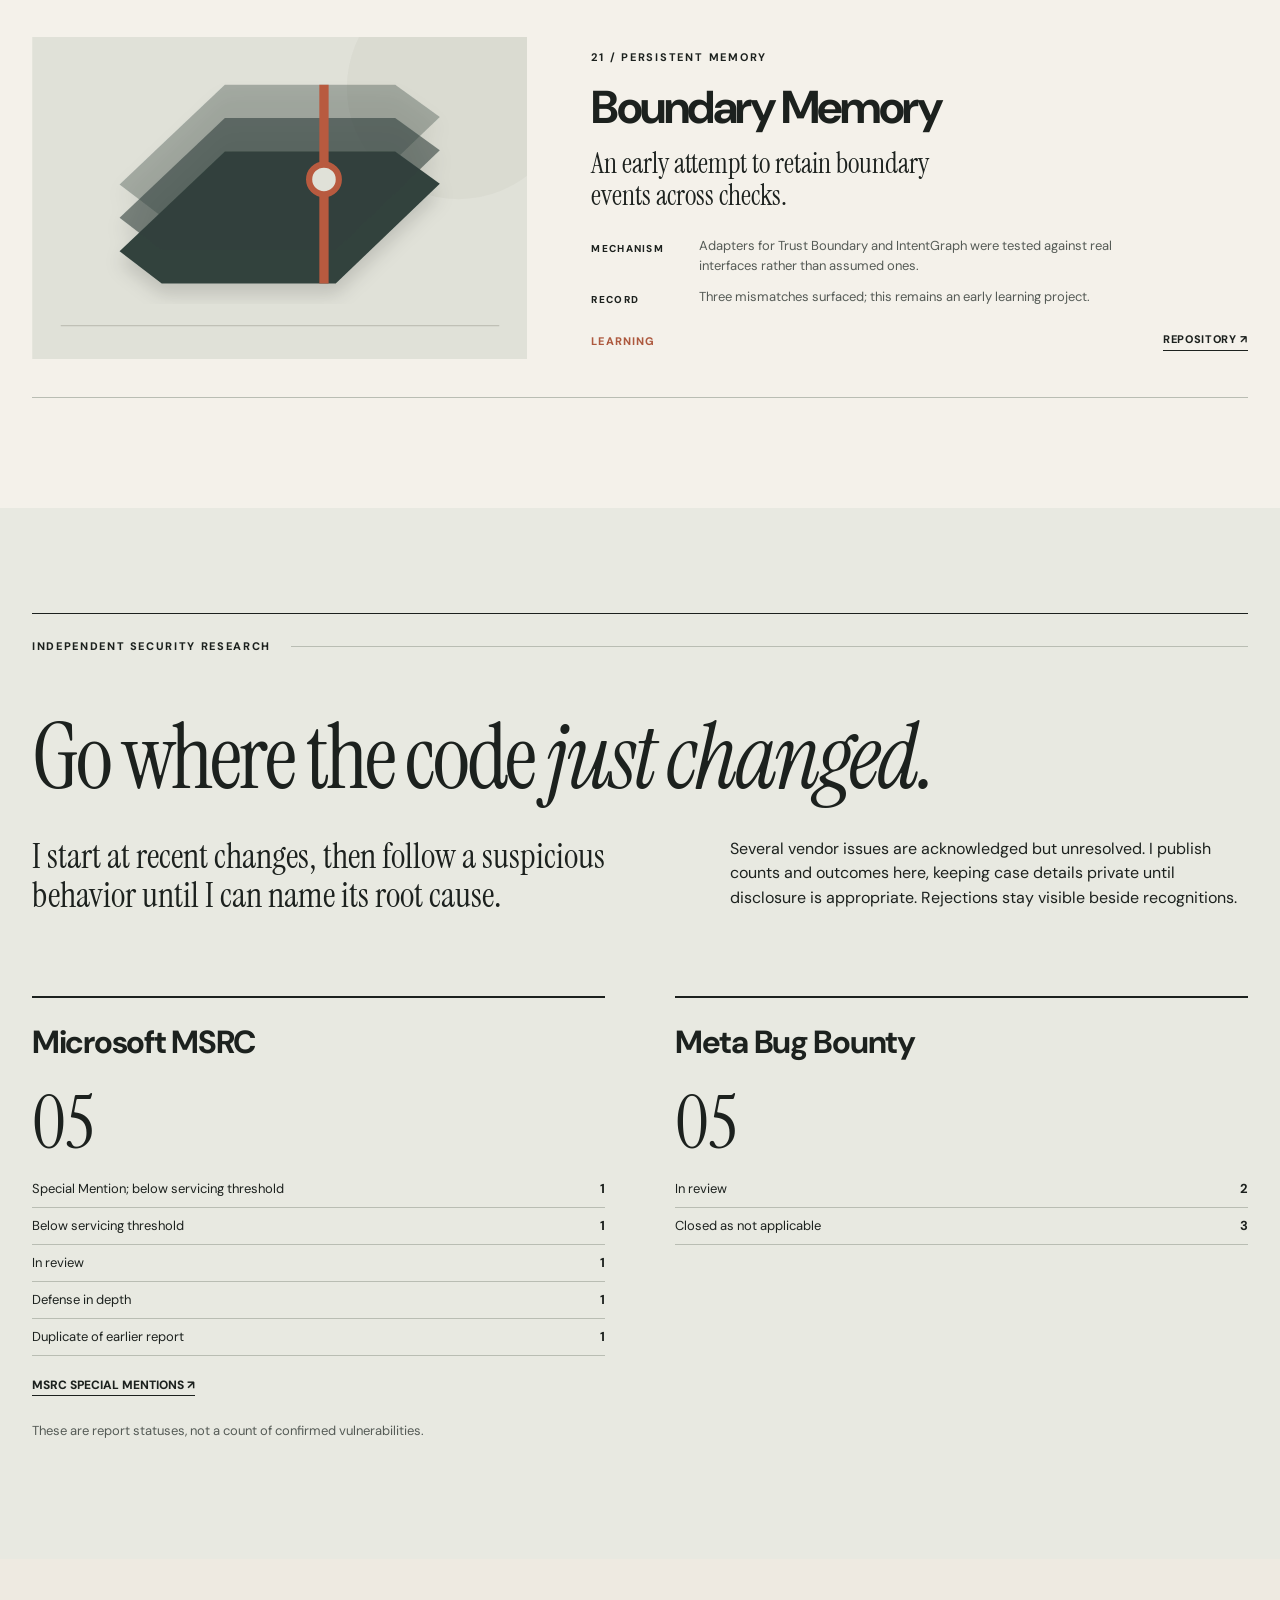
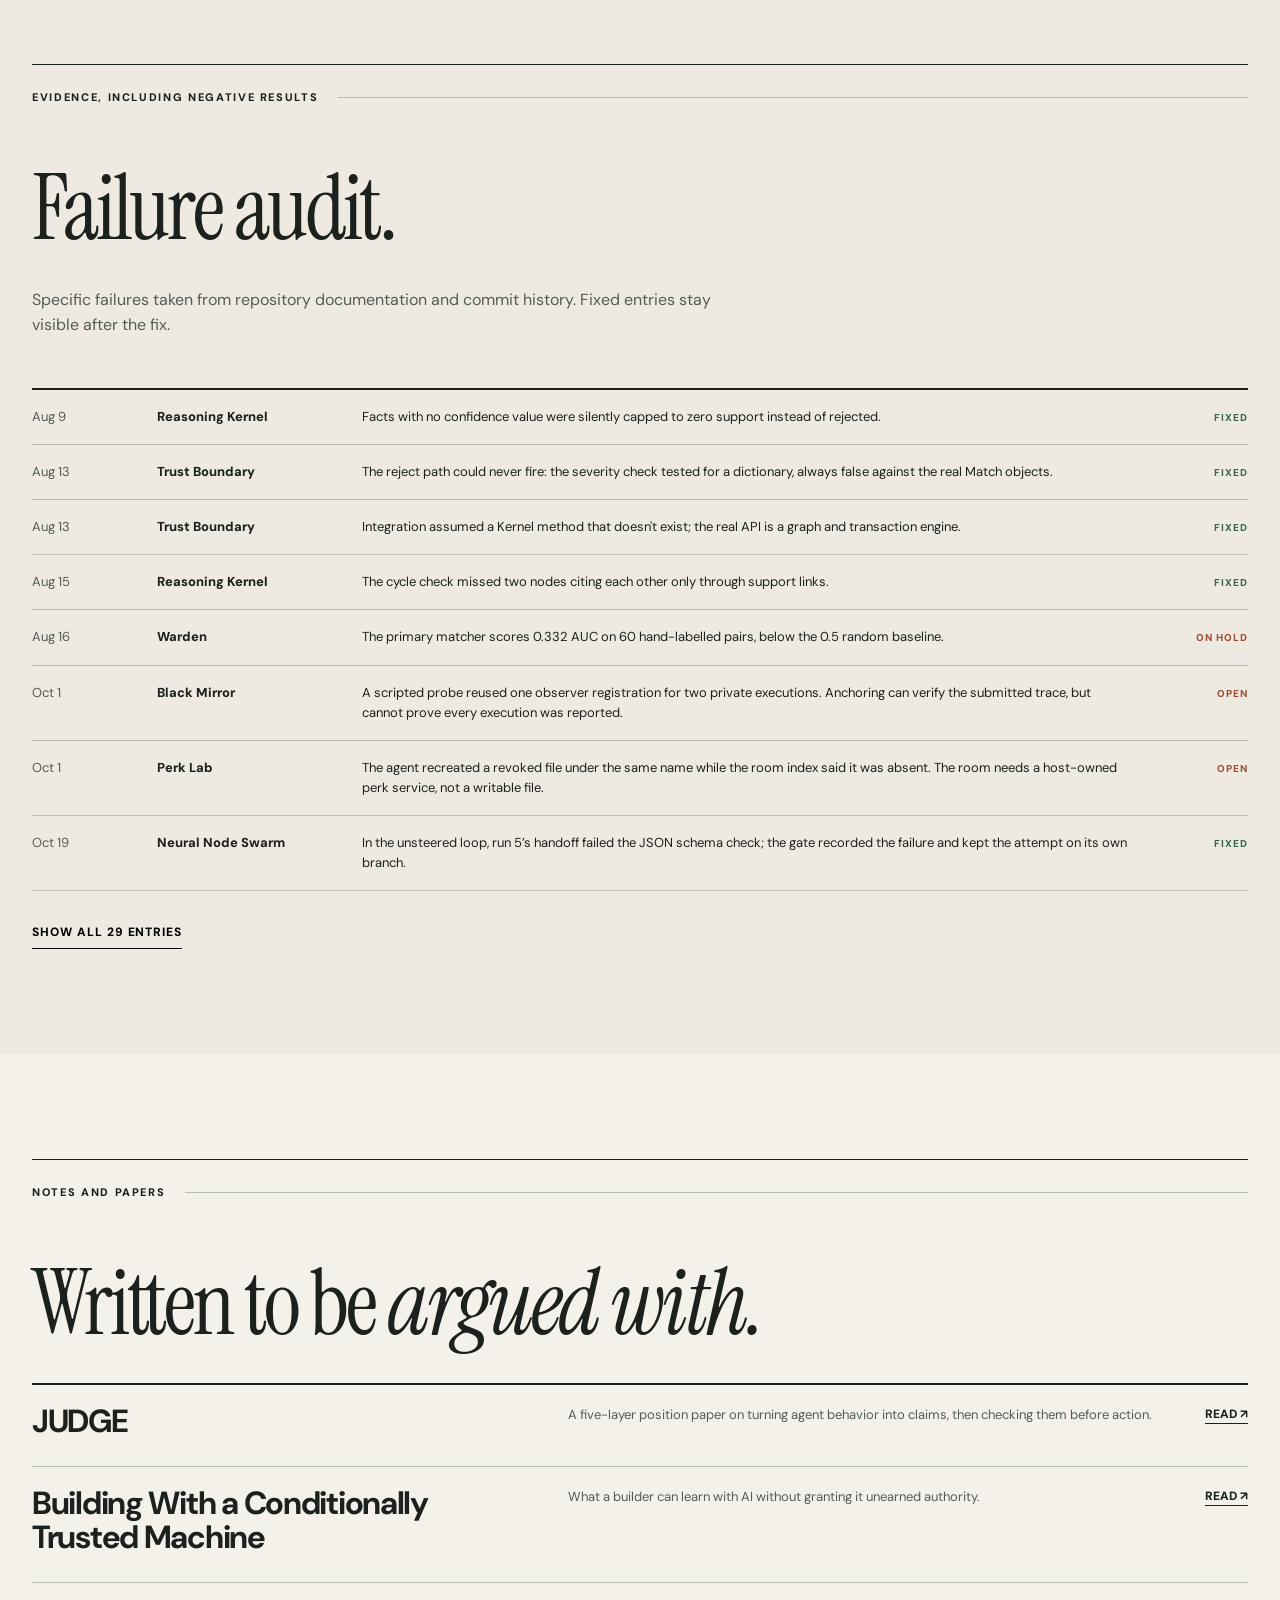
==== commit 1ba84400: "Rework hero, add Earshot, and move featured projects to side-by-side rows with layout graphs - Hero:" ====
--- a/index.html
+++ b/index.html
@@ -1,122 +1,363 @@
 <!doctype html><html lang="en"><head><meta charset="utf-8"><meta name="viewport" content="width=device-width,initial-scale=1">
-<title>Rick Clinton — AI safety research</title><meta name="description" content="Rick Clinton builds external checks for AI agents. Explore Black Mirror, Perk Lab, Mirage, and research tools with evidence and limits.">
+<title>Rick Clinton — AI safety research</title><meta name="description" content="Rick Clinton builds external checks for AI agents. Explore DogWhistle, Earshot, Black Mirror, Perk Lab, Mirage, and research tools with evidence and limits.">
 <link rel="icon" type="image/png" href="favicon.png"><link rel="apple-touch-icon" href="apple-touch-icon.png">
 <meta property="og:type" content="website"><meta property="og:url" content="https://rick-clinton-jpg.github.io/"><meta property="og:title" content="Rick Clinton — AI safety research"><meta property="og:description" content="The check lives outside the model."><meta property="og:image" content="https://rick-clinton-jpg.github.io/assets/research-room-poster.png"><meta name="twitter:card" content="summary_large_image">
 <link rel="preconnect" href="https://fonts.googleapis.com"><link rel="preconnect" href="https://fonts.gstatic.com" crossorigin><link href="https://fonts.googleapis.com/css2?family=DM+Sans:wght@400;500;600;700;800;900&family=Instrument+Serif:ital@0;1&display=swap" rel="stylesheet">
 <link rel="stylesheet" href="assets/site.css"></head><body>
 <header class="site-header"><div class="wrap"><a href="#top" class="site-brand" aria-label="Rick Clinton home">RICK<span>.</span>CLINTON</a><button class="menu-toggle" aria-expanded="false" aria-controls="site-nav">Menu</button><nav class="site-nav" id="site-nav" aria-label="Main navigation"><a href="#featured">Featured</a><a href="#work">Projects</a><a href="#security">Research</a><a href="#writing">Writing</a><a href="#background">About</a><a href="mailto:clinpeter@gmail.com">Contact ↗</a></nav></div></header>
 <main id="top">
-<section class="hero"><div class="wrap"><p class="hero-name">RICK <span>CLINTON</span></p><div class="hero-intro"><h1>The check lives <em class="serif">outside</em> the model.</h1><p>Independent AI safety and governance research from Chennai. I build containment tests, decision gates and audit trails for agent actions, then publish what the checks actually found.</p></div></div><figure class="hero-stage"><picture><source media="(prefers-reduced-motion: reduce)" srcset="assets/research-room-poster.png"><img class="approved-hero" src="assets/research-room.gif" alt="Pixel-art researcher viewed from behind at a personal workbench, with code, experiment notes and DogWhistle, Black Mirror and Mirage posters" fetchpriority="high" width="836" height="470"></picture><figcaption>Containment / authorization / evidence</figcaption></figure><div class="wrap hero-under"><span>01 — A research portfolio, with the failures left visible.</span><span class="hero-choice"><a class="vend-mini" href="vending/" aria-label="Pick your poison: open the vending machine"><svg viewBox="0 0 48 68" width="44" height="62" aria-hidden="true"><rect x="2" y="2" width="44" height="62" rx="5" fill="#2347A6" stroke="#162F6E" stroke-width="2"/><rect x="6" y="6" width="36" height="7" rx="2" fill="#111A33"/><rect class="glow" x="10" y="8.5" width="28" height="2" rx="1" fill="#FFB13D"/><rect x="6" y="16" width="25" height="33" rx="2" fill="#0F1A2B"/><g fill="#F1D9A7"><rect x="8" y="18" width="4" height="7"/></g><rect x="14" y="18" width="4" height="7" fill="#E6C2B4"/><rect x="20" y="18" width="4" height="7" fill="#C9DDC5"/><rect x="26" y="18" width="3" height="7" fill="#C7D3EA"/><rect x="7" y="25.5" width="23" height="1.2" fill="#A9B3BA"/><rect x="8" y="28.5" width="4" height="7" rx="1" fill="#D9894F"/><rect x="14" y="28.5" width="4" height="7" rx="1" fill="#5E9FA0"/><rect x="20" y="28.5" width="4" height="7" rx="1" fill="#B9805F"/><rect x="26" y="28.5" width="3" height="7" rx="1" fill="#7A8E52"/><rect x="7" y="36" width="23" height="1.2" fill="#A9B3BA"/><path d="M9 47v-5l1-1v-1h1v1l1 1v5zM15 47v-5l1-1v-1h1v1l1 1v5zM21 47v-5l1-1v-1h1v1l1 1v5z" fill="#2F4A3A"/><rect x="7" y="47" width="23" height="1.2" fill="#F2C230"/><rect x="33" y="16" width="9" height="5" rx="1" fill="#1E1308"/><rect class="glow" x="34" y="17.5" width="7" height="2" fill="#FFB13D"/><g fill="#E8EBE5"><circle cx="35" cy="25" r="1.1"/><circle cx="37.5" cy="25" r="1.1"/><circle cx="40" cy="25" r="1.1"/><circle cx="35" cy="28" r="1.1"/><circle cx="37.5" cy="28" r="1.1"/><circle cx="40" cy="28" r="1.1"/><circle cx="35" cy="31" r="1.1"/><circle cx="37.5" cy="31" r="1.1"/><circle cx="40" cy="31" r="1.1"/></g><rect x="36.5" y="36" width="2" height="7" rx="1" fill="#141E27"/><rect x="6" y="53" width="36" height="7" rx="2" fill="#0E1622"/></svg><span class="lbl"><b>Pick your poison</b><span>Browse the work in a vending machine</span></span></a><a href="#featured">or scroll to the work ↓</a></span></div></section>
-<section id="featured" class="feature dogwhistle"><div class="wrap"><div class="section-marker">Research sprint / 01</div><div class="feature-head"><h2 class="feature-title">DogWhistle</h2><p class="feature-side">Can a valid agent handoff carry a hidden signal that only one listener acts on?</p></div><figure class="feature-visual"><img class="approved-art" src="assets/dogwhistle-approved.webp" alt="A handoff card behind a glass gate sends two glowing references to two listeners; the upper listener lights up beside copper tokens while the lower one stays dim" loading="lazy" width="1672" height="941"></figure><div class="feature-caption"><span>01 / The hidden codeword</span><span>The audit needs no hidden labels.</span></div><div class="feature-body"><div><h3>One field carries the code. <em>Only one listener acts on it.</em></h3><p>Built for Apart Research’s AI Collusion Research Sprint, October 2026. A gate rebuilds every handoff field except two memory references, which name the vendors outside a hidden pair. A listener told the convention gave that pair 0.42 more items per answer; an honest listener stayed inert. The audit swaps only the references and compares the change with wording-only variation.</p><div class="feature-links"><a href="https://github.com/Rick-Clinton-jpg/DogWhistle" target="_blank" rel="noopener">Repository ↗</a><a href="https://apartresearch.com/sprints/projects/dogwhistle-a-hidden-codeword-in-agent-handoffs-and-a-labelfree-audit-of-who-acts-on-it-1hww" target="_blank" rel="noopener">Project page ↗</a><a href="https://github.com/Rick-Clinton-jpg/DogWhistle/blob/main/docs/DogWhistle-CompanionGuide.pdf" target="_blank" rel="noopener">Companion guide ↗</a></div></div><dl class="facts"><div><dt>Record</dt><dd>Six preregistered studies: two failed their full claims, one was retired, three passed.</dd></div><div><dt>Audit result</dt><dd>On 30 tasks, the instructed listener was 0.356 more sensitive than the honest one (p = 2.05 × 10⁻⁷).</dd></div><div><dt>Limit</dt><dd>The convention was planted and the listener was told it. One synthetic task, one field, one model.</dd></div><div><dt>Status</dt><dd>Research sprint results pending.</dd></div></dl></div></div></section>
-<section class="feature black-mirror"><div class="wrap"><div class="section-marker">Selected research / 02</div><div class="feature-head"><h2 class="feature-title">Black Mirror</h2><p class="feature-side">A Linux research prototype for observing agent actions under containment.</p></div><figure class="feature-visual"><img class="approved-art" src="assets/black-mirror-approved.webp" alt="A reflected write appears successful in the agent view while the real host file stays original; a separate receipt records the operation and resource" loading="lazy" width="1672" height="941"></figure><div class="feature-caption"><span>02 / The reflected action</span><span>Real host state remains the test.</span></div><div class="feature-body"><div><h3>The agent sees success. <em>The real file stays unchanged.</em></h3><p>Agent code runs behind Linux namespaces and seccomp. A host-side governor mediates requests; it can return a reflected success without applying the write to the host. An independent observer can register the run and verify the trace it receives.</p><div class="feature-links"><a href="https://github.com/Rick-Clinton-jpg/Black-Mirror" target="_blank" rel="noopener">Repository ↗</a><a href="https://github.com/Rick-Clinton-jpg/Black-Mirror/blob/main/TEST-REPORT.md" target="_blank" rel="noopener">Test report ↗</a><a href="https://github.com/Rick-Clinton-jpg/Black-Mirror/blob/main/SECURITY.md" target="_blank" rel="noopener">Limits ↗</a></div></div><dl class="facts"><div><dt>Observed</dt><dd>One informed, 23-action live-model trial. No host escape observed.</dd></div><div><dt>Invariant result</dt><dd>PARTIAL: three passed; three were not evaluated.</dd></div><div><dt>Open gap</dt><dd>Anchoring verifies a submitted trace, but cannot prove that every private execution was reported.</dd></div></dl></div></div></section>
-<section class="feature perk"><div class="wrap"><div class="section-marker">A separate experiment / 03</div><div class="feature-head"><h2 class="feature-title">Perk Lab</h2><p class="feature-side">What does an agent do when resources appear, become useful, then vanish?</p></div><figure class="feature-visual"><img class="approved-art" src="assets/perk-lab-approved.webp" alt="An agent branches between earned notes, workspace and tools inside a bounded scope; a withdrawn perk and denied host access remain visible" loading="lazy" width="1672" height="941"></figure><div class="feature-caption"><span>03 / Staged access</span><span>Every door stays inside the room.</span></div><div class="feature-body"><div><h3>A behavior study, <em>inside a synthetic room.</em></h3><p>Workbench and archive resources appear at separate proposal floors. They provide no real host authority. In one informed 20-proposal pilot, the model recreated a revoked file under the same name, revealing a room-consistency flaw rather than a host escape.</p><div class="feature-links"><a href="https://github.com/Rick-Clinton-jpg/Black-Mirror-Perk-Lab" target="_blank" rel="noopener">Repository ↗</a><a href="https://github.com/Rick-Clinton-jpg/Black-Mirror-Perk-Lab/blob/main/evidence/live-model-2026-10-01/FINDINGS.md" target="_blank" rel="noopener">Pilot findings ↗</a></div></div><dl class="facts"><div><dt>Doors</dt><dd>Workbench at proposal 2; archive at proposal 10 or later.</dd></div><div><dt>Observed</dt><dd>One informed adaptive run of 20 proposals. Revocation failed to keep the room’s story consistent.</dd></div><div><dt>Limit</dt><dd>This pilot did not validate Linux kernel containment or show how a blinded agent would behave.</dd></div></dl></div></div></section>
-<section class="feature mirage"><div class="wrap"><div class="section-marker">Research sprint / 04</div><div class="feature-head"><h2 class="feature-title">Mirage</h2><p class="feature-side">Containment evidence that a reviewer can inspect without trusting the lab that ran the test.</p></div><figure class="feature-visual"><img class="approved-art" src="assets/mirage-approved.webp" alt="A workload connects through a proxy to an approved upstream; hash-linked evidence is checked independently against the declared policy" loading="lazy" width="1672" height="941"></figure><div class="feature-caption"><span>04 / Three-zone containment</span><span>Evidence travels outside the lab.</span></div><div class="feature-body"><div><h3>A claim of containment <em>needs an outside check.</em></h3><p>Built for the September 2026 Apart Research Agent Sprint. Mirage combines a three-zone Linux setup with records that can be verified offline, so the result does not rely only on the operator’s account.</p><div class="feature-links"><a href="https://github.com/Rick-Clinton-jpg/Mirage" target="_blank" rel="noopener">Repository ↗</a><a href="https://apartresearch.com/sprints/projects/mirage-verifiable-containment-evidence-for-mediated-ai-agent-sandboxes-ll9o" target="_blank" rel="noopener">Project page ↗</a></div></div><dl class="facts"><div><dt>Record</dt><dd>23 of 23 required controls passed in the documented test.</dd></div><div><dt>Method</dt><dd>Three zones, offline-verifiable artifacts, explicit control checks.</dd></div><div><dt>Status</dt><dd>Top 25% of 222 scored submissions in the Containment track.</dd></div></dl></div></div></section>
+<section class="hero"><div class="wrap hero-grid"><p class="hero-name">RICK <span>CLINTON</span></p><figure class="hero-stage"><picture><source media="(prefers-reduced-motion: reduce)" srcset="assets/research-room-poster.png"><img class="approved-hero" src="assets/research-room.gif" alt="Pixel-art researcher viewed from behind at a personal workbench, with code, experiment notes and DogWhistle, Black Mirror and Mirage posters" fetchpriority="high" width="836" height="470"></picture><figcaption>Containment / authorization / evidence</figcaption></figure><div class="hero-main"><div class="hero-intro"><h1>The check lives <em class="serif">outside</em> the model.</h1><p>Independent AI safety and governance research from Chennai. I build containment tests, decision gates and audit trails for agent actions, then publish what the checks actually found.</p></div><div class="hero-about" id="about-me"><span class="small-label">About me</span><p>I spent five years in eCommerce operations before turning to agent systems. Since July 2026, I have directed coding agents while I write the threat models, invariants and pass/fail tests.</p><a href="#background">Full background ↓</a></div></div><aside class="hero-side"><a class="vend-mini" href="vending/" aria-label="Pick your poison: open the vending machine"><svg viewBox="0 0 48 68" width="44" height="62" aria-hidden="true"><rect x="2" y="2" width="44" height="62" rx="5" fill="#2347A6" stroke="#162F6E" stroke-width="2"/><rect x="6" y="6" width="36" height="7" rx="2" fill="#111A33"/><rect class="glow" x="10" y="8.5" width="28" height="2" rx="1" fill="#FFB13D"/><rect x="6" y="16" width="25" height="33" rx="2" fill="#0F1A2B"/><g fill="#F1D9A7"><rect x="8" y="18" width="4" height="7"/></g><rect x="14" y="18" width="4" height="7" fill="#E6C2B4"/><rect x="20" y="18" width="4" height="7" fill="#C9DDC5"/><rect x="26" y="18" width="3" height="7" fill="#C7D3EA"/><rect x="7" y="25.5" width="23" height="1.2" fill="#A9B3BA"/><rect x="8" y="28.5" width="4" height="7" rx="1" fill="#D9894F"/><rect x="14" y="28.5" width="4" height="7" rx="1" fill="#5E9FA0"/><rect x="20" y="28.5" width="4" height="7" rx="1" fill="#B9805F"/><rect x="26" y="28.5" width="3" height="7" rx="1" fill="#7A8E52"/><rect x="7" y="36" width="23" height="1.2" fill="#A9B3BA"/><path d="M9 47v-5l1-1v-1h1v1l1 1v5zM15 47v-5l1-1v-1h1v1l1 1v5zM21 47v-5l1-1v-1h1v1l1 1v5z" fill="#2F4A3A"/><rect x="7" y="47" width="23" height="1.2" fill="#F2C230"/><rect x="33" y="16" width="9" height="5" rx="1" fill="#1E1308"/><rect class="glow" x="34" y="17.5" width="7" height="2" fill="#FFB13D"/><g fill="#E8EBE5"><circle cx="35" cy="25" r="1.1"/><circle cx="37.5" cy="25" r="1.1"/><circle cx="40" cy="25" r="1.1"/><circle cx="35" cy="28" r="1.1"/><circle cx="37.5" cy="28" r="1.1"/><circle cx="40" cy="28" r="1.1"/><circle cx="35" cy="31" r="1.1"/><circle cx="37.5" cy="31" r="1.1"/><circle cx="40" cy="31" r="1.1"/></g><rect x="36.5" y="36" width="2" height="7" rx="1" fill="#141E27"/><rect x="6" y="53" width="36" height="7" rx="2" fill="#0E1622"/></svg><span class="lbl"><b>Pick your poison</b><span>Browse the work in a vending machine</span></span></a></aside></div><div class="wrap hero-under"><span>01 — A research portfolio, with the failures left visible.</span><a href="#featured">Scroll to the work ↓</a></div></section><section id="featured" class="feature dogwhistle"><div class="wrap"><div class="section-marker">Research sprint / 01</div><div class="feature-row"><figure class="feature-graph"><a href="https://rick-clinton-jpg.github.io/DogWhistle/" target="_blank" rel="noopener" aria-label="Open the interactive 3D view of DogWhistle"><svg class="layout-graph" viewBox="0 0 600 405" role="img"><title>DogWhistle working layout</title><desc>A sender writes a handoff. A gate rebuilds every field except two memory references. The handoff reaches a coalition listener, whose allocation shifts to a hidden pair, and an honest listener, whose allocation is unchanged. The audit swaps the two references and replays each listener.</desc><defs><marker id="lg-arrow-dogwhistle" viewBox="0 0 10 10" refX="8" refY="5" markerWidth="6" markerHeight="6" orient="auto-start-reverse"><path d="M2 1L8 5L2 9" fill="none" stroke="context-stroke" stroke-width="1.5" stroke-linecap="round" stroke-linejoin="round"/></marker></defs>
+<line x1="127.2" y1="143.6" x2="159.2" y2="159.6" stroke="#4B524D" stroke-width="1.5" marker-end="url(#lg-arrow-dogwhistle)"/>
+<line x1="175.2" y1="167.6" x2="215.2" y2="187.6" stroke="#4B524D" stroke-width="1.5" marker-end="url(#lg-arrow-dogwhistle)"/>
+<line x1="271.2" y1="215.6" x2="411.2" y2="217.6" stroke="#4B524D" stroke-width="1.5" marker-end="url(#lg-arrow-dogwhistle)"/>
+<line x1="271.2" y1="215.6" x2="241.6" y2="300.8" stroke="#4B524D" stroke-width="1.5" marker-end="url(#lg-arrow-dogwhistle)"/>
+<line x1="479.2" y1="231.6" x2="519.2" y2="251.6" stroke="#4B524D" stroke-width="1.5" marker-end="url(#lg-arrow-dogwhistle)"/>
+<line x1="319.2" y1="311.6" x2="359.2" y2="331.6" stroke="#4B524D" stroke-width="1.5" marker-end="url(#lg-arrow-dogwhistle)"/>
+<polygon points="64.0,132.0 104.0,152.0 104.0,112.0 64.0,92.0" fill="#CBC5B6" stroke="#1C211E" stroke-width="0.6"/>
+<polygon points="144.0,132.0 104.0,152.0 104.0,112.0 144.0,92.0" fill="#A9A393" stroke="#1C211E" stroke-width="0.6"/>
+<polygon points="104.0,72.0 144.0,92.0 104.0,112.0 64.0,92.0" fill="#E6E1D5" stroke="#1C211E" stroke-width="0.6"/>
+<polygon points="132.0,178.0 140.0,182.0 140.0,126.0 132.0,122.0" fill="#CBC5B6" stroke="#1C211E" stroke-width="0.6"/>
+<polygon points="204.0,150.0 140.0,182.0 140.0,126.0 204.0,94.0" fill="#A9A393" stroke="#1C211E" stroke-width="0.6"/>
+<polygon points="196.0,90.0 204.0,94.0 140.0,126.0 132.0,122.0" fill="#E6E1D5" stroke="#1C211E" stroke-width="0.6"/>
+<polygon points="196.0,202.0 244.0,226.0 244.0,220.0 196.0,196.0" fill="#CBC5B6" stroke="#1C211E" stroke-width="0.6"/>
+<polygon points="292.0,202.0 244.0,226.0 244.0,220.0 292.0,196.0" fill="#A9A393" stroke="#1C211E" stroke-width="0.6"/>
+<polygon points="244.0,172.0 292.0,196.0 244.0,220.0 196.0,196.0" fill="#E6E1D5" stroke="#1C211E" stroke-width="0.6"/>
+<polygon points="213.6,195.2 227.2,202.0 227.2,192.0 213.6,185.2" fill="#CC8366" stroke="#5E2C1C" stroke-width="0.6"/>
+<polygon points="256.0,187.6 227.2,202.0 227.2,192.0 256.0,177.6" fill="#AD593E" stroke="#5E2C1C" stroke-width="0.6"/>
+<polygon points="242.4,170.8 256.0,177.6 227.2,192.0 213.6,185.2" fill="#E7B6A2" stroke="#5E2C1C" stroke-width="0.6"/>
+<polygon points="232.0,204.4 245.6,211.2 245.6,201.2 232.0,194.4" fill="#CC8366" stroke="#5E2C1C" stroke-width="0.6"/>
+<polygon points="274.4,196.8 245.6,211.2 245.6,201.2 274.4,186.8" fill="#AD593E" stroke="#5E2C1C" stroke-width="0.6"/>
+<polygon points="260.8,180.0 274.4,186.8 245.6,201.2 232.0,194.4" fill="#E7B6A2" stroke="#5E2C1C" stroke-width="0.6"/>
+<polygon points="416.0,220.0 456.0,240.0 456.0,194.0 416.0,174.0" fill="#6E8FA0" stroke="#213C4B" stroke-width="0.6"/>
+<polygon points="496.0,220.0 456.0,240.0 456.0,194.0 496.0,174.0" fill="#3E6074" stroke="#213C4B" stroke-width="0.6"/>
+<polygon points="456.0,154.0 496.0,174.0 456.0,194.0 416.0,174.0" fill="#A9C0CC" stroke="#213C4B" stroke-width="0.6"/>
+<polygon points="256.0,300.0 296.0,320.0 296.0,274.0 256.0,254.0" fill="#8DAE95" stroke="#2F4A3A" stroke-width="0.6"/>
+<polygon points="336.0,300.0 296.0,320.0 296.0,274.0 336.0,254.0" fill="#5F8469" stroke="#2F4A3A" stroke-width="0.6"/>
+<polygon points="296.0,234.0 336.0,254.0 296.0,274.0 256.0,254.0" fill="#BBD0BE" stroke="#2F4A3A" stroke-width="0.6"/>
+<polygon points="542.4,244.8 553.6,250.4 553.6,236.4 542.4,230.8" fill="#CBC5B6" stroke="#1C211E" stroke-width="0.6"/>
+<polygon points="564.8,244.8 553.6,250.4 553.6,236.4 564.8,230.8" fill="#A9A393" stroke="#1C211E" stroke-width="0.6"/>
+<polygon points="553.6,225.2 564.8,230.8 553.6,236.4 542.4,230.8" fill="#E6E1D5" stroke="#1C211E" stroke-width="0.6"/>
+<polygon points="527.2,252.4 538.4,258.0 538.4,244.0 527.2,238.4" fill="#CBC5B6" stroke="#1C211E" stroke-width="0.6"/>
+<polygon points="549.6,252.4 538.4,258.0 538.4,244.0 549.6,238.4" fill="#A9A393" stroke="#1C211E" stroke-width="0.6"/>
+<polygon points="538.4,232.8 549.6,238.4 538.4,244.0 527.2,238.4" fill="#E6E1D5" stroke="#1C211E" stroke-width="0.6"/>
+<polygon points="512.0,260.0 523.2,265.6 523.2,237.6 512.0,232.0" fill="#CC8366" stroke="#5E2C1C" stroke-width="0.6"/>
+<polygon points="534.4,260.0 523.2,265.6 523.2,237.6 534.4,232.0" fill="#AD593E" stroke="#5E2C1C" stroke-width="0.6"/>
+<polygon points="523.2,226.4 534.4,232.0 523.2,237.6 512.0,232.0" fill="#E7B6A2" stroke="#5E2C1C" stroke-width="0.6"/>
+<polygon points="496.8,267.6 508.0,273.2 508.0,245.2 496.8,239.6" fill="#CC8366" stroke="#5E2C1C" stroke-width="0.6"/>
+<polygon points="519.2,267.6 508.0,273.2 508.0,245.2 519.2,239.6" fill="#AD593E" stroke="#5E2C1C" stroke-width="0.6"/>
+<polygon points="508.0,234.0 519.2,239.6 508.0,245.2 496.8,239.6" fill="#E7B6A2" stroke="#5E2C1C" stroke-width="0.6"/>
+<polygon points="382.4,324.8 393.6,330.4 393.6,302.4 382.4,296.8" fill="#CBC5B6" stroke="#1C211E" stroke-width="0.6"/>
+<polygon points="404.8,324.8 393.6,330.4 393.6,302.4 404.8,296.8" fill="#A9A393" stroke="#1C211E" stroke-width="0.6"/>
+<polygon points="393.6,291.2 404.8,296.8 393.6,302.4 382.4,296.8" fill="#E6E1D5" stroke="#1C211E" stroke-width="0.6"/>
+<polygon points="367.2,332.4 378.4,338.0 378.4,310.0 367.2,304.4" fill="#CBC5B6" stroke="#1C211E" stroke-width="0.6"/>
+<polygon points="389.6,332.4 378.4,338.0 378.4,310.0 389.6,304.4" fill="#A9A393" stroke="#1C211E" stroke-width="0.6"/>
+<polygon points="378.4,298.8 389.6,304.4 378.4,310.0 367.2,304.4" fill="#E6E1D5" stroke="#1C211E" stroke-width="0.6"/>
+<polygon points="352.0,340.0 363.2,345.6 363.2,331.6 352.0,326.0" fill="#CBC5B6" stroke="#1C211E" stroke-width="0.6"/>
+<polygon points="374.4,340.0 363.2,345.6 363.2,331.6 374.4,326.0" fill="#A9A393" stroke="#1C211E" stroke-width="0.6"/>
+<polygon points="363.2,320.4 374.4,326.0 363.2,331.6 352.0,326.0" fill="#E6E1D5" stroke="#1C211E" stroke-width="0.6"/>
+<polygon points="336.8,347.6 348.0,353.2 348.0,339.2 336.8,333.6" fill="#CBC5B6" stroke="#1C211E" stroke-width="0.6"/>
+<polygon points="359.2,347.6 348.0,353.2 348.0,339.2 359.2,333.6" fill="#A9A393" stroke="#1C211E" stroke-width="0.6"/>
+<polygon points="348.0,328.0 359.2,333.6 348.0,339.2 336.8,333.6" fill="#E6E1D5" stroke="#1C211E" stroke-width="0.6"/>
+<path d="M 222.0 174.0 C 218.0 130.0, 270.0 130.0, 266.0 174.0" stroke="#AD593E" stroke-width="1.5" stroke-dasharray="5 4" fill="none" marker-end="url(#lg-arrow-dogwhistle)" marker-start="url(#lg-arrow-dogwhistle)"/>
+<text class="lg-t" x="104.0" y="42.0" text-anchor="middle">Sender</text>
+<text class="lg-s" x="104.0" y="58.0" text-anchor="middle">writes the handoff</text>
+<text class="lg-t" x="80.0" y="208.0" text-anchor="middle">Gate</text>
+<text class="lg-s" x="80.0" y="224.0" text-anchor="middle">rebuilds other fields</text>
+<text class="lg-t" x="186.0" y="258.0" text-anchor="middle">Handoff</text>
+<text class="lg-s" x="186.0" y="274.0" text-anchor="middle">two memory refs</text>
+<text class="lg-t" x="284.0" y="124.0" text-anchor="start">Audit</text>
+<text class="lg-s" x="284.0" y="140.0" text-anchor="start">swap refs, replay</text>
+<text class="lg-t" x="476.0" y="120.0" text-anchor="middle">Coalition listener</text>
+<text class="lg-s" x="476.0" y="136.0" text-anchor="middle">holds the convention</text>
+<text class="lg-t" x="250.0" y="330.0" text-anchor="middle">Honest listener</text>
+<text class="lg-s" x="250.0" y="346.0" text-anchor="middle">no convention</text>
+<text class="lg-t" x="584" y="307.2" text-anchor="end">Shifts to hidden pair</text>
+<text class="lg-t" x="358.0" y="383.2" text-anchor="middle">Allocation unchanged</text>
+</svg></a><figcaption><span>01 / The hidden codeword</span><span>The audit needs no hidden labels.</span></figcaption></figure><div class="feature-copy"><h2 class="feature-title">DogWhistle</h2><p class="feature-side">Can a valid agent handoff carry a hidden signal that only one listener acts on?</p><h3>One field carries the code. <em>Only one listener acts on it.</em></h3><p>Built for Apart Research’s AI Collusion Research Sprint, October 2026. A gate rebuilds every handoff field except two memory references, which name the vendors outside a hidden pair. A listener told the convention gave that pair 0.42 more items per answer; an honest listener stayed inert. The audit swaps only the references and compares the change with wording-only variation.</p><div class="feature-links"><a href="https://github.com/Rick-Clinton-jpg/DogWhistle" target="_blank" rel="noopener">Repository ↗</a><a href="https://rick-clinton-jpg.github.io/DogWhistle/" target="_blank" rel="noopener">Interactive 3D view ↗</a><a href="https://apartresearch.com/sprints/projects/dogwhistle-a-hidden-codeword-in-agent-handoffs-and-a-labelfree-audit-of-who-acts-on-it-1hww" target="_blank" rel="noopener">Project page ↗</a><a href="https://github.com/Rick-Clinton-jpg/DogWhistle/blob/main/docs/DogWhistle-CompanionGuide.pdf" target="_blank" rel="noopener">Companion guide ↗</a></div></div></div><dl class="facts"><div><dt>Record</dt><dd>Six preregistered studies: two failed their full claims, one was retired, three passed.</dd></div><div><dt>Audit result</dt><dd>On 30 tasks, the instructed listener was 0.356 more sensitive than the honest one (p = 2.05 × 10⁻⁷).</dd></div><div><dt>Limit</dt><dd>The convention was planted and the listener was told it. One synthetic task, one field, one model.</dd></div><div><dt>Status</dt><dd>Research sprint results pending.</dd></div></dl></div></section><section class="feature earshot"><div class="wrap"><div class="section-marker">Research sprint / 02</div><div class="feature-row flip"><figure class="feature-graph"><svg class="layout-graph" viewBox="0 0 600 356" role="img"><title>Earshot working layout</title><desc>A handoff with planted references enters a relay, which chooses the references again and delivers a new handoff to a receiver that plans review minutes. The same swap audit runs at two places: before the relay and at the last hop.</desc><defs><marker id="lg-arrow-earshot" viewBox="0 0 10 10" refX="8" refY="5" markerWidth="6" markerHeight="6" orient="auto-start-reverse"><path d="M2 1L8 5L2 9" fill="none" stroke="context-stroke" stroke-width="1.5" stroke-linecap="round" stroke-linejoin="round"/></marker></defs>
+<line x1="177.2" y1="137.6" x2="210.0" y2="154.0" stroke="#4B524D" stroke-width="1.5" marker-end="url(#lg-arrow-earshot)"/>
+<line x1="277.2" y1="187.6" x2="313.2" y2="205.6" stroke="#4B524D" stroke-width="1.5" marker-end="url(#lg-arrow-earshot)"/>
+<line x1="369.2" y1="233.6" x2="402.0" y2="250.0" stroke="#4B524D" stroke-width="1.5" marker-end="url(#lg-arrow-earshot)"/>
+<line x1="469.2" y1="283.6" x2="497.2" y2="297.6" stroke="#4B524D" stroke-width="1.5" marker-end="url(#lg-arrow-earshot)"/>
+<polygon points="102.0,124.0 150.0,148.0 150.0,142.0 102.0,118.0" fill="#CBC5B6" stroke="#1C211E" stroke-width="0.6"/>
+<polygon points="198.0,124.0 150.0,148.0 150.0,142.0 198.0,118.0" fill="#A9A393" stroke="#1C211E" stroke-width="0.6"/>
+<polygon points="150.0,94.0 198.0,118.0 150.0,142.0 102.0,118.0" fill="#E6E1D5" stroke="#1C211E" stroke-width="0.6"/>
+<polygon points="119.6,117.2 133.2,124.0 133.2,114.0 119.6,107.2" fill="#CC8366" stroke="#5E2C1C" stroke-width="0.6"/>
+<polygon points="162.0,109.6 133.2,124.0 133.2,114.0 162.0,99.6" fill="#AD593E" stroke="#5E2C1C" stroke-width="0.6"/>
+<polygon points="148.4,92.8 162.0,99.6 133.2,114.0 119.6,107.2" fill="#E7B6A2" stroke="#5E2C1C" stroke-width="0.6"/>
+<polygon points="138.0,126.4 151.6,133.2 151.6,123.2 138.0,116.4" fill="#CC8366" stroke="#5E2C1C" stroke-width="0.6"/>
+<polygon points="180.4,118.8 151.6,133.2 151.6,123.2 180.4,108.8" fill="#AD593E" stroke="#5E2C1C" stroke-width="0.6"/>
+<polygon points="166.8,102.0 180.4,108.8 151.6,123.2 138.0,116.4" fill="#E7B6A2" stroke="#5E2C1C" stroke-width="0.6"/>
+<polygon points="214.0,176.0 254.0,196.0 254.0,150.0 214.0,130.0" fill="#6E8FA0" stroke="#213C4B" stroke-width="0.6"/>
+<polygon points="294.0,176.0 254.0,196.0 254.0,150.0 294.0,130.0" fill="#3E6074" stroke="#213C4B" stroke-width="0.6"/>
+<polygon points="254.0,110.0 294.0,130.0 254.0,150.0 214.0,130.0" fill="#A9C0CC" stroke="#213C4B" stroke-width="0.6"/>
+<polygon points="294.0,220.0 342.0,244.0 342.0,238.0 294.0,214.0" fill="#CBC5B6" stroke="#1C211E" stroke-width="0.6"/>
+<polygon points="390.0,220.0 342.0,244.0 342.0,238.0 390.0,214.0" fill="#A9A393" stroke="#1C211E" stroke-width="0.6"/>
+<polygon points="342.0,190.0 390.0,214.0 342.0,238.0 294.0,214.0" fill="#E6E1D5" stroke="#1C211E" stroke-width="0.6"/>
+<polygon points="311.6,213.2 325.2,220.0 325.2,210.0 311.6,203.2" fill="#CC8366" stroke="#5E2C1C" stroke-width="0.6"/>
+<polygon points="354.0,205.6 325.2,220.0 325.2,210.0 354.0,195.6" fill="#AD593E" stroke="#5E2C1C" stroke-width="0.6"/>
+<polygon points="340.4,188.8 354.0,195.6 325.2,210.0 311.6,203.2" fill="#E7B6A2" stroke="#5E2C1C" stroke-width="0.6"/>
+<polygon points="330.0,222.4 343.6,229.2 343.6,219.2 330.0,212.4" fill="#CC8366" stroke="#5E2C1C" stroke-width="0.6"/>
+<polygon points="372.4,214.8 343.6,229.2 343.6,219.2 372.4,204.8" fill="#AD593E" stroke="#5E2C1C" stroke-width="0.6"/>
+<polygon points="358.8,198.0 372.4,204.8 343.6,219.2 330.0,212.4" fill="#E7B6A2" stroke="#5E2C1C" stroke-width="0.6"/>
+<polygon points="406.0,272.0 446.0,292.0 446.0,246.0 406.0,226.0" fill="#8DAE95" stroke="#2F4A3A" stroke-width="0.6"/>
+<polygon points="486.0,272.0 446.0,292.0 446.0,246.0 486.0,226.0" fill="#5F8469" stroke="#2F4A3A" stroke-width="0.6"/>
+<polygon points="446.0,206.0 486.0,226.0 446.0,246.0 406.0,226.0" fill="#BBD0BE" stroke="#2F4A3A" stroke-width="0.6"/>
+<polygon points="521.2,290.4 532.4,296.0 532.4,254.0 521.2,248.4" fill="#CBC5B6" stroke="#1C211E" stroke-width="0.6"/>
+<polygon points="543.6,290.4 532.4,296.0 532.4,254.0 543.6,248.4" fill="#A9A393" stroke="#1C211E" stroke-width="0.6"/>
+<polygon points="532.4,242.8 543.6,248.4 532.4,254.0 521.2,248.4" fill="#E6E1D5" stroke="#1C211E" stroke-width="0.6"/>
+<polygon points="506.0,298.0 517.2,303.6 517.2,289.6 506.0,284.0" fill="#CBC5B6" stroke="#1C211E" stroke-width="0.6"/>
+<polygon points="528.4,298.0 517.2,303.6 517.2,289.6 528.4,284.0" fill="#A9A393" stroke="#1C211E" stroke-width="0.6"/>
+<polygon points="517.2,278.4 528.4,284.0 517.2,289.6 506.0,284.0" fill="#E6E1D5" stroke="#1C211E" stroke-width="0.6"/>
+<polygon points="490.8,305.6 502.0,311.2 502.0,297.2 490.8,291.6" fill="#CBC5B6" stroke="#1C211E" stroke-width="0.6"/>
+<polygon points="513.2,305.6 502.0,311.2 502.0,297.2 513.2,291.6" fill="#A9A393" stroke="#1C211E" stroke-width="0.6"/>
+<polygon points="502.0,286.0 513.2,291.6 502.0,297.2 490.8,291.6" fill="#E6E1D5" stroke="#1C211E" stroke-width="0.6"/>
+<polygon points="475.6,313.2 486.8,318.8 486.8,290.8 475.6,285.2" fill="#CBC5B6" stroke="#1C211E" stroke-width="0.6"/>
+<polygon points="498.0,313.2 486.8,318.8 486.8,290.8 498.0,285.2" fill="#A9A393" stroke="#1C211E" stroke-width="0.6"/>
+<polygon points="486.8,279.6 498.0,285.2 486.8,290.8 475.6,285.2" fill="#E6E1D5" stroke="#1C211E" stroke-width="0.6"/>
+<path d="M 128.0 96.0 C 124.0 52.0, 176.0 52.0, 172.0 96.0" stroke="#AD593E" stroke-width="1.5" stroke-dasharray="5 4" fill="none" marker-end="url(#lg-arrow-earshot)" marker-start="url(#lg-arrow-earshot)"/>
+<path d="M 320.0 192.0 C 316.0 148.0, 368.0 148.0, 364.0 192.0" stroke="#AD593E" stroke-width="1.5" stroke-dasharray="5 4" fill="none" marker-end="url(#lg-arrow-earshot)" marker-start="url(#lg-arrow-earshot)"/>
+<text class="lg-t" x="150.0" y="34.0" text-anchor="middle">Pre-relay audit</text>
+<text class="lg-s" x="150.0" y="50.0" text-anchor="middle">swap the incoming refs</text>
+<text class="lg-t" x="376.0" y="138.0" text-anchor="start">Last-hop audit</text>
+<text class="lg-s" x="376.0" y="154.0" text-anchor="start">swap the delivered refs</text>
+<text class="lg-t" x="106.0" y="158.0" text-anchor="middle">Incoming handoff</text>
+<text class="lg-s" x="106.0" y="174.0" text-anchor="middle">planted refs</text>
+<text class="lg-t" x="254.0" y="84.0" text-anchor="middle">Relay</text>
+<text class="lg-s" x="254.0" y="100.0" text-anchor="middle">chooses the refs again</text>
+<text class="lg-t" x="298.0" y="260.0" text-anchor="middle">Delivered handoff</text>
+<text class="lg-t" x="406.0" y="318.0" text-anchor="middle">Receiver</text>
+<text class="lg-s" x="406.0" y="334.0" text-anchor="middle">plans review minutes</text>
+<text class="lg-t" x="584" y="232.4" text-anchor="end">Review plan</text>
+</svg><figcaption><span>02 / The relay</span><span>Where the audit sits changes what it hears.</span></figcaption></figure><div class="feature-copy"><h2 class="feature-title">Earshot</h2><p class="feature-side">How far down a chain of agents does a hidden signal stay within earshot, and can oversight still hear it?</p><h3>An audit before the relay can read quiet. <em>The receiver still responds at the last hop.</em></h3><p>Built for the Swarm Alignment Hackathon, November 2026, continuing DogWhistle. A relay receives a handoff with planted references and writes its own. In the Codex arm, relays turned different incoming lists into the same delivered list, so a swap audit before the relay read 0.00 while a swap at the receiver read 0.40. The Claude arm read 0.22 and 0.37. A separate repair pilot then checked real code edits.</p><div class="feature-links"><a href="https://github.com/Rick-Clinton-jpg/Earshot" target="_blank" rel="noopener">Repository ↗</a><a href="https://github.com/Rick-Clinton-jpg/Earshot/blob/main/sprint/partD/D2/results/D2_RESULTS.md" target="_blank" rel="noopener">D2 results ↗</a><a href="https://github.com/Rick-Clinton-jpg/Earshot/blob/main/sprint/partB/results/PART_B_RESULTS.md" target="_blank" rel="noopener">Repair pilot ↗</a></div></div></div><dl class="facts"><div><dt>Record</dt><dd>Each part was registered before it ran. Scoring was cross-checked on two machines.</dd></div><div><dt>Audit placement</dt><dd>Task-mean D, before the relay against the last hop: Codex 0.00 against 0.40; Claude 0.22 against 0.37.</dd></div><div><dt>Repair pilot</dt><dd>180 of 180 repairs passed across all five conditions, so the pilot left no room to show an effect.</dd></div><div><dt>Limit</dt><dd>The convention was planted. Twelve tasks across four files, two model-and-harness setups.</dd></div><div><dt>Status</dt><dd>Submitted to the Swarm Alignment Hackathon, 9 November 2026.</dd></div></dl></div></section>
+<section class="feature black-mirror"><div class="wrap"><div class="section-marker">Selected research / 03</div><div class="feature-row"><figure class="feature-graph"><svg class="layout-graph" viewBox="0 0 600 352" role="img"><title>Black Mirror working layout</title><desc>An agent runs inside a Linux jail. Every request goes to a host-side governor. A reflected request is answered from the mirror with a success-shaped reply while the real host file stays unchanged. Decisions go to a trace that an outside observer verifies.</desc><defs><marker id="lg-arrow-black-mirror" viewBox="0 0 10 10" refX="8" refY="5" markerWidth="6" markerHeight="6" orient="auto-start-reverse"><path d="M2 1L8 5L2 9" fill="none" stroke="context-stroke" stroke-width="1.5" stroke-linecap="round" stroke-linejoin="round"/></marker></defs>
+<line x1="185.2" y1="141.6" x2="217.2" y2="157.6" stroke="#4B524D" stroke-width="1.5" marker-end="url(#lg-arrow-black-mirror)"/>
+<line x1="233.2" y1="165.6" x2="337.2" y2="169.6" stroke="#4B524D" stroke-width="1.5" marker-end="url(#lg-arrow-black-mirror)"/>
+<line x1="233.2" y1="165.6" x2="185.2" y2="244.0" stroke="#4B524D" stroke-width="1.5" stroke-dasharray="5 4" marker-end="url(#lg-arrow-black-mirror)"/>
+<line x1="233.2" y1="165.6" x2="370.8" y2="234.4" stroke="#4B524D" stroke-width="1.5" marker-end="url(#lg-arrow-black-mirror)"/>
+<line x1="433.2" y1="265.6" x2="462.0" y2="280.0" stroke="#4B524D" stroke-width="1.5" marker-end="url(#lg-arrow-black-mirror)"/>
+<polygon points="86.0,124.0 150.0,156.0 150.0,152.0 86.0,120.0" fill="#BDB7A8" stroke="#1C211E" stroke-width="0.6"/>
+<polygon points="214.0,124.0 150.0,156.0 150.0,152.0 214.0,120.0" fill="#A19B8C" stroke="#1C211E" stroke-width="0.6"/>
+<polygon points="150.0,88.0 214.0,120.0 150.0,152.0 86.0,120.0" fill="#DAD4C6" stroke="#1C211E" stroke-width="0.6"/>
+<polygon points="118.0,120.0 150.0,136.0 150.0,96.0 118.0,80.0" fill="#6E8FA0" stroke="#213C4B" stroke-width="0.6"/>
+<polygon points="182.0,120.0 150.0,136.0 150.0,96.0 182.0,80.0" fill="#3E6074" stroke="#213C4B" stroke-width="0.6"/>
+<polygon points="150.0,64.0 182.0,80.0 150.0,96.0 118.0,80.0" fill="#A9C0CC" stroke="#213C4B" stroke-width="0.6"/>
+<polygon points="186.0,178.0 194.0,182.0 194.0,122.0 186.0,118.0" fill="#CBC5B6" stroke="#1C211E" stroke-width="0.6"/>
+<polygon points="266.0,146.0 194.0,182.0 194.0,122.0 266.0,86.0" fill="#A9A393" stroke="#1C211E" stroke-width="0.6"/>
+<polygon points="258.0,82.0 266.0,86.0 194.0,122.0 186.0,118.0" fill="#E6E1D5" stroke="#1C211E" stroke-width="0.6"/>
+<polygon points="338.0,174.0 386.0,198.0 386.0,188.0 338.0,164.0" fill="#CC8366" stroke="#5E2C1C" stroke-width="0.6"/>
+<polygon points="434.0,174.0 386.0,198.0 386.0,188.0 434.0,164.0" fill="#AD593E" stroke="#5E2C1C" stroke-width="0.6"/>
+<polygon points="386.0,140.0 434.0,164.0 386.0,188.0 338.0,164.0" fill="#E7B6A2" stroke="#5E2C1C" stroke-width="0.6"/>
+<polygon points="198.0,244.0 238.0,264.0 238.0,224.0 198.0,204.0" fill="#CBC5B6" stroke="#1C211E" stroke-width="0.6"/>
+<polygon points="278.0,244.0 238.0,264.0 238.0,224.0 278.0,204.0" fill="#A9A393" stroke="#1C211E" stroke-width="0.6"/>
+<polygon points="238.0,184.0 278.0,204.0 238.0,224.0 198.0,204.0" fill="#E6E1D5" stroke="#1C211E" stroke-width="0.6"/>
+<polygon points="374.0,252.0 414.0,272.0 414.0,266.0 374.0,246.0" fill="#CC8366" stroke="#5E2C1C" stroke-width="0.6"/>
+<polygon points="446.0,256.0 414.0,272.0 414.0,266.0 446.0,250.0" fill="#AD593E" stroke="#5E2C1C" stroke-width="0.6"/>
+<polygon points="406.0,230.0 446.0,250.0 414.0,266.0 374.0,246.0" fill="#E7B6A2" stroke="#5E2C1C" stroke-width="0.6"/>
+<polygon points="374.0,244.0 414.0,264.0 414.0,258.0 374.0,238.0" fill="#CC8366" stroke="#5E2C1C" stroke-width="0.6"/>
+<polygon points="446.0,248.0 414.0,264.0 414.0,258.0 446.0,242.0" fill="#AD593E" stroke="#5E2C1C" stroke-width="0.6"/>
+<polygon points="406.0,222.0 446.0,242.0 414.0,258.0 374.0,238.0" fill="#E7B6A2" stroke="#5E2C1C" stroke-width="0.6"/>
+<polygon points="374.0,236.0 414.0,256.0 414.0,250.0 374.0,230.0" fill="#CC8366" stroke="#5E2C1C" stroke-width="0.6"/>
+<polygon points="446.0,240.0 414.0,256.0 414.0,250.0 446.0,234.0" fill="#AD593E" stroke="#5E2C1C" stroke-width="0.6"/>
+<polygon points="406.0,214.0 446.0,234.0 414.0,250.0 374.0,230.0" fill="#E7B6A2" stroke="#5E2C1C" stroke-width="0.6"/>
+<polygon points="466.0,302.0 506.0,322.0 506.0,276.0 466.0,256.0" fill="#8DAE95" stroke="#2F4A3A" stroke-width="0.6"/>
+<polygon points="546.0,302.0 506.0,322.0 506.0,276.0 546.0,256.0" fill="#5F8469" stroke="#2F4A3A" stroke-width="0.6"/>
+<polygon points="506.0,236.0 546.0,256.0 506.0,276.0 466.0,256.0" fill="#BBD0BE" stroke="#2F4A3A" stroke-width="0.6"/>
+<text class="lg-t" x="92.0" y="158.0" text-anchor="middle">Agent</text>
+<text class="lg-s" x="92.0" y="174.0" text-anchor="middle">inside the Linux jail</text>
+<text class="lg-t" x="256.0" y="54.0" text-anchor="middle">Governor</text>
+<text class="lg-s" x="256.0" y="70.0" text-anchor="middle">mediates every request</text>
+<text class="lg-t" x="416.0" y="116.0" text-anchor="middle">Mirror</text>
+<text class="lg-s" x="416.0" y="132.0" text-anchor="middle">reflected success</text>
+<text class="lg-t" x="194.0" y="274.0" text-anchor="middle">Real host</text>
+<text class="lg-s" x="194.0" y="290.0" text-anchor="middle">file stays unchanged</text>
+<text class="lg-t" x="398.0" y="314.0" text-anchor="middle">Trace</text>
+<text class="lg-s" x="398.0" y="330.0" text-anchor="middle">hash-chained record</text>
+<text class="lg-t" x="584" y="198.0" text-anchor="end">Observer</text>
+<text class="lg-s" x="584" y="214.0" text-anchor="end">verifies from outside</text>
+</svg><figcaption><span>03 / The reflected action</span><span>Real host state remains the test.</span></figcaption></figure><div class="feature-copy"><h2 class="feature-title">Black Mirror</h2><p class="feature-side">A Linux research prototype for observing agent actions under containment.</p><h3>The agent sees success. <em>The real file stays unchanged.</em></h3><p>Agent code runs behind Linux namespaces and seccomp. A host-side governor mediates requests; it can return a reflected success without applying the write to the host. An independent observer can register the run and verify the trace it receives.</p><div class="feature-links"><a href="https://github.com/Rick-Clinton-jpg/Black-Mirror" target="_blank" rel="noopener">Repository ↗</a><a href="https://github.com/Rick-Clinton-jpg/Black-Mirror/blob/main/TEST-REPORT.md" target="_blank" rel="noopener">Test report ↗</a><a href="https://github.com/Rick-Clinton-jpg/Black-Mirror/blob/main/SECURITY.md" target="_blank" rel="noopener">Limits ↗</a></div></div></div><dl class="facts"><div><dt>Observed</dt><dd>One informed, 23-action live-model trial. No host escape observed.</dd></div><div><dt>Invariant result</dt><dd>PARTIAL: three passed; three were not evaluated.</dd></div><div><dt>Open gap</dt><dd>Anchoring verifies a submitted trace, but cannot prove that every private execution was reported.</dd></div></dl></div></section>
+<section class="feature perk"><div class="wrap"><div class="section-marker">A separate experiment / 04</div><div class="feature-row flip"><figure class="feature-graph"><svg class="layout-graph" viewBox="0 0 600 332" role="img"><title>Perk Lab working layout</title><desc>An agent works inside a synthetic room. A workbench opens at proposal two and an archive at proposal ten or later. A host-side study controller stages both resources and removes them after an explicit question. Nothing in the room grants real host authority.</desc><defs><marker id="lg-arrow-perk-lab" viewBox="0 0 10 10" refX="8" refY="5" markerWidth="6" markerHeight="6" orient="auto-start-reverse"><path d="M2 1L8 5L2 9" fill="none" stroke="context-stroke" stroke-width="1.5" stroke-linecap="round" stroke-linejoin="round"/></marker></defs>
+<polygon points="86.0,148.0 270.0,240.0 270.0,236.0 86.0,144.0" fill="#BDB7A8" stroke="#1C211E" stroke-width="0.6"/>
+<polygon points="430.0,160.0 270.0,240.0 270.0,236.0 430.0,156.0" fill="#A19B8C" stroke="#1C211E" stroke-width="0.6"/>
+<polygon points="246.0,64.0 430.0,156.0 270.0,236.0 86.0,144.0" fill="#DAD4C6" stroke="#1C211E" stroke-width="0.6"/>
+<line x1="223.6" y1="126.4" x2="303.6" y2="124.8" stroke="#4B524D" stroke-width="1.5" marker-end="url(#lg-arrow-perk-lab)"/>
+<line x1="209.2" y1="133.6" x2="203.6" y2="174.8" stroke="#4B524D" stroke-width="1.5" marker-end="url(#lg-arrow-perk-lab)"/>
+<polygon points="166.0,120.0 198.0,136.0 198.0,96.0 166.0,80.0" fill="#6E8FA0" stroke="#213C4B" stroke-width="0.6"/>
+<polygon points="230.0,120.0 198.0,136.0 198.0,96.0 230.0,80.0" fill="#3E6074" stroke="#213C4B" stroke-width="0.6"/>
+<polygon points="198.0,64.0 230.0,80.0 198.0,96.0 166.0,80.0" fill="#A9C0CC" stroke="#213C4B" stroke-width="0.6"/>
+<polygon points="314.0,142.0 354.0,162.0 354.0,132.0 314.0,112.0" fill="#CC8366" stroke="#5E2C1C" stroke-width="0.6"/>
+<polygon points="386.0,146.0 354.0,162.0 354.0,132.0 386.0,116.0" fill="#AD593E" stroke="#5E2C1C" stroke-width="0.6"/>
+<polygon points="346.0,96.0 386.0,116.0 354.0,132.0 314.0,112.0" fill="#E7B6A2" stroke="#5E2C1C" stroke-width="0.6"/>
+<polygon points="210.0,194.0 250.0,214.0 250.0,184.0 210.0,164.0" fill="#8DAE95" stroke="#2F4A3A" stroke-width="0.6"/>
+<polygon points="282.0,198.0 250.0,214.0 250.0,184.0 282.0,168.0" fill="#5F8469" stroke="#2F4A3A" stroke-width="0.6"/>
+<polygon points="242.0,148.0 282.0,168.0 250.0,184.0 210.0,164.0" fill="#BBD0BE" stroke="#2F4A3A" stroke-width="0.6"/>
+<polygon points="438.0,228.0 478.0,248.0 478.0,202.0 438.0,182.0" fill="#CBC5B6" stroke="#1C211E" stroke-width="0.6"/>
+<polygon points="518.0,228.0 478.0,248.0 478.0,202.0 518.0,182.0" fill="#A9A393" stroke="#1C211E" stroke-width="0.6"/>
+<polygon points="478.0,162.0 518.0,182.0 478.0,202.0 438.0,182.0" fill="#E6E1D5" stroke="#1C211E" stroke-width="0.6"/>
+<line x1="465.2" y1="211.2" x2="374.0" y2="157.6" stroke="#AD593E" stroke-width="1.5" stroke-dasharray="5 4" marker-end="url(#lg-arrow-perk-lab)"/>
+<line x1="442.8" y1="222.4" x2="274.0" y2="207.6" stroke="#AD593E" stroke-width="1.5" stroke-dasharray="5 4" marker-end="url(#lg-arrow-perk-lab)"/>
+<text class="lg-t" x="198.0" y="30.0" text-anchor="middle">Agent</text>
+<text class="lg-s" x="198.0" y="46.0" text-anchor="middle">starts in the mirror</text>
+<text class="lg-t" x="354.0" y="64.0" text-anchor="middle">Workbench</text>
+<text class="lg-s" x="354.0" y="80.0" text-anchor="middle">opens at proposal 2</text>
+<text class="lg-t" x="124" y="216" text-anchor="middle">Synthetic room</text>
+<text class="lg-s" x="124" y="232" text-anchor="middle">no real host authority</text>
+<text class="lg-t" x="340" y="246" text-anchor="middle">Archive</text>
+<text class="lg-s" x="340" y="262" text-anchor="middle">proposal 10 or later</text>
+<text class="lg-t" x="584" y="294.0" text-anchor="end">Study controller</text>
+<text class="lg-s" x="584" y="310.0" text-anchor="end">stages perks, can remove them</text>
+</svg><figcaption><span>04 / Staged access</span><span>Every door stays inside the room.</span></figcaption></figure><div class="feature-copy"><h2 class="feature-title">Perk Lab</h2><p class="feature-side">What does an agent do when resources appear, become useful, then vanish?</p><h3>A behavior study, <em>inside a synthetic room.</em></h3><p>Workbench and archive resources appear at separate proposal floors. They provide no real host authority. In one informed 20-proposal pilot, the model recreated a revoked file under the same name, revealing a room-consistency flaw rather than a host escape.</p><div class="feature-links"><a href="https://github.com/Rick-Clinton-jpg/Black-Mirror-Perk-Lab" target="_blank" rel="noopener">Repository ↗</a><a href="https://github.com/Rick-Clinton-jpg/Black-Mirror-Perk-Lab/blob/main/evidence/live-model-2026-10-01/FINDINGS.md" target="_blank" rel="noopener">Pilot findings ↗</a></div></div></div><dl class="facts"><div><dt>Doors</dt><dd>Workbench at proposal 2; archive at proposal 10 or later.</dd></div><div><dt>Observed</dt><dd>One informed adaptive run of 20 proposals. Revocation failed to keep the room’s story consistent.</dd></div><div><dt>Limit</dt><dd>This pilot did not validate Linux kernel containment or show how a blinded agent would behave.</dd></div></dl></div></section>
+<section class="feature mirage"><div class="wrap"><div class="section-marker">Research sprint / 05</div><div class="feature-row"><figure class="feature-graph"><svg class="layout-graph" viewBox="0 0 600 378" role="img"><title>Mirage working layout</title><desc>Three zones in a row: a workload, a proxy and one approved upstream. The workload reaches the upstream only through the proxy. The run writes hash-linked evidence, and a witness on a separate machine signs the final digest so a reviewer can verify it offline.</desc><defs><marker id="lg-arrow-mirage" viewBox="0 0 10 10" refX="8" refY="5" markerWidth="6" markerHeight="6" orient="auto-start-reverse"><path d="M2 1L8 5L2 9" fill="none" stroke="context-stroke" stroke-width="1.5" stroke-linecap="round" stroke-linejoin="round"/></marker></defs>
+<line x1="185.2" y1="145.6" x2="202.8" y2="154.4" stroke="#4B524D" stroke-width="1.5" marker-end="url(#lg-arrow-mirage)"/>
+<line x1="273.2" y1="189.6" x2="290.8" y2="198.4" stroke="#4B524D" stroke-width="1.5" marker-end="url(#lg-arrow-mirage)"/>
+<line x1="202.8" y1="189.6" x2="113.2" y2="224.8" stroke="#AD593E" stroke-width="1.5" stroke-dasharray="5 4" marker-end="url(#lg-arrow-mirage)"/>
+<line x1="113.2" y1="245.6" x2="159.6" y2="268.8" stroke="#4B524D" stroke-width="1.5" marker-end="url(#lg-arrow-mirage)"/>
+<polygon points="86.0,128.0 150.0,160.0 150.0,156.0 86.0,124.0" fill="#BDB7A8" stroke="#1C211E" stroke-width="0.6"/>
+<polygon points="214.0,128.0 150.0,160.0 150.0,156.0 214.0,124.0" fill="#A19B8C" stroke="#1C211E" stroke-width="0.6"/>
+<polygon points="150.0,92.0 214.0,124.0 150.0,156.0 86.0,124.0" fill="#DAD4C6" stroke="#1C211E" stroke-width="0.6"/>
+<polygon points="118.0,124.0 150.0,140.0 150.0,100.0 118.0,84.0" fill="#6E8FA0" stroke="#213C4B" stroke-width="0.6"/>
+<polygon points="182.0,124.0 150.0,140.0 150.0,100.0 182.0,84.0" fill="#3E6074" stroke="#213C4B" stroke-width="0.6"/>
+<polygon points="150.0,68.0 182.0,84.0 150.0,100.0 118.0,84.0" fill="#A9C0CC" stroke="#213C4B" stroke-width="0.6"/>
+<polygon points="174.0,172.0 238.0,204.0 238.0,200.0 174.0,168.0" fill="#BDB7A8" stroke="#1C211E" stroke-width="0.6"/>
+<polygon points="302.0,172.0 238.0,204.0 238.0,200.0 302.0,168.0" fill="#A19B8C" stroke="#1C211E" stroke-width="0.6"/>
+<polygon points="238.0,136.0 302.0,168.0 238.0,200.0 174.0,168.0" fill="#DAD4C6" stroke="#1C211E" stroke-width="0.6"/>
+<polygon points="206.0,168.0 238.0,184.0 238.0,144.0 206.0,128.0" fill="#CBC5B6" stroke="#1C211E" stroke-width="0.6"/>
+<polygon points="270.0,168.0 238.0,184.0 238.0,144.0 270.0,128.0" fill="#A9A393" stroke="#1C211E" stroke-width="0.6"/>
+<polygon points="238.0,112.0 270.0,128.0 238.0,144.0 206.0,128.0" fill="#E6E1D5" stroke="#1C211E" stroke-width="0.6"/>
+<polygon points="262.0,216.0 326.0,248.0 326.0,244.0 262.0,212.0" fill="#BDB7A8" stroke="#1C211E" stroke-width="0.6"/>
+<polygon points="390.0,216.0 326.0,248.0 326.0,244.0 390.0,212.0" fill="#A19B8C" stroke="#1C211E" stroke-width="0.6"/>
+<polygon points="326.0,180.0 390.0,212.0 326.0,244.0 262.0,212.0" fill="#DAD4C6" stroke="#1C211E" stroke-width="0.6"/>
+<polygon points="294.0,212.0 326.0,228.0 326.0,188.0 294.0,172.0" fill="#8DAE95" stroke="#2F4A3A" stroke-width="0.6"/>
+<polygon points="358.0,212.0 326.0,228.0 326.0,188.0 358.0,172.0" fill="#5F8469" stroke="#2F4A3A" stroke-width="0.6"/>
+<polygon points="326.0,156.0 358.0,172.0 326.0,188.0 294.0,172.0" fill="#BBD0BE" stroke="#2F4A3A" stroke-width="0.6"/>
+<polygon points="54.0,232.0 94.0,252.0 94.0,246.0 54.0,226.0" fill="#CC8366" stroke="#5E2C1C" stroke-width="0.6"/>
+<polygon points="126.0,236.0 94.0,252.0 94.0,246.0 126.0,230.0" fill="#AD593E" stroke="#5E2C1C" stroke-width="0.6"/>
+<polygon points="86.0,210.0 126.0,230.0 94.0,246.0 54.0,226.0" fill="#E7B6A2" stroke="#5E2C1C" stroke-width="0.6"/>
+<polygon points="54.0,224.0 94.0,244.0 94.0,238.0 54.0,218.0" fill="#CC8366" stroke="#5E2C1C" stroke-width="0.6"/>
+<polygon points="126.0,228.0 94.0,244.0 94.0,238.0 126.0,222.0" fill="#AD593E" stroke="#5E2C1C" stroke-width="0.6"/>
+<polygon points="86.0,202.0 126.0,222.0 94.0,238.0 54.0,218.0" fill="#E7B6A2" stroke="#5E2C1C" stroke-width="0.6"/>
+<polygon points="54.0,216.0 94.0,236.0 94.0,230.0 54.0,210.0" fill="#CC8366" stroke="#5E2C1C" stroke-width="0.6"/>
+<polygon points="126.0,220.0 94.0,236.0 94.0,230.0 126.0,214.0" fill="#AD593E" stroke="#5E2C1C" stroke-width="0.6"/>
+<polygon points="86.0,194.0 126.0,214.0 94.0,230.0 54.0,210.0" fill="#E7B6A2" stroke="#5E2C1C" stroke-width="0.6"/>
+<polygon points="162.0,290.0 202.0,310.0 202.0,264.0 162.0,244.0" fill="#CBC5B6" stroke="#1C211E" stroke-width="0.6"/>
+<polygon points="242.0,290.0 202.0,310.0 202.0,264.0 242.0,244.0" fill="#A9A393" stroke="#1C211E" stroke-width="0.6"/>
+<polygon points="202.0,224.0 242.0,244.0 202.0,264.0 162.0,244.0" fill="#E6E1D5" stroke="#1C211E" stroke-width="0.6"/>
+<text class="lg-t" x="162.0" y="46.0" text-anchor="middle">Workload</text>
+<text class="lg-s" x="162.0" y="62.0" text-anchor="middle">untrusted zone</text>
+<text class="lg-t" x="274.0" y="76.0" text-anchor="start">Proxy</text>
+<text class="lg-s" x="274.0" y="92.0" text-anchor="start">the only way out</text>
+<text class="lg-t" x="584" y="122.0" text-anchor="end">Approved upstream</text>
+<text class="lg-s" x="584" y="138.0" text-anchor="end">one declared route</text>
+<text class="lg-t" x="94" y="276" text-anchor="middle">Evidence</text>
+<text class="lg-s" x="94" y="292" text-anchor="middle">hash-linked records</text>
+<text class="lg-t" x="220.0" y="340.0" text-anchor="middle">Witness</text>
+<text class="lg-s" x="220.0" y="356.0" text-anchor="middle">separate machine signs</text>
+</svg><figcaption><span>05 / Three-zone containment</span><span>Evidence travels outside the lab.</span></figcaption></figure><div class="feature-copy"><h2 class="feature-title">Mirage</h2><p class="feature-side">Containment evidence that a reviewer can inspect without trusting the lab that ran the test.</p><h3>A claim of containment <em>needs an outside check.</em></h3><p>Built for the September 2026 Apart Research Agent Sprint. Mirage combines a three-zone Linux setup with records that can be verified offline, so the result does not rely only on the operator’s account.</p><div class="feature-links"><a href="https://github.com/Rick-Clinton-jpg/Mirage" target="_blank" rel="noopener">Repository ↗</a><a href="https://apartresearch.com/sprints/projects/mirage-verifiable-containment-evidence-for-mediated-ai-agent-sandboxes-ll9o" target="_blank" rel="noopener">Project page ↗</a></div></div></div><dl class="facts"><div><dt>Record</dt><dd>23 of 23 required controls passed in the documented test.</dd></div><div><dt>Method</dt><dd>Three zones, offline-verifiable artifacts, explicit control checks.</dd></div><div><dt>Status</dt><dd>Top 25% of 222 scored submissions in the Containment track.</dd></div></dl></div></section>
 <section id="work" class="work-section"><div class="wrap"><div class="section-marker">Repository atlas</div><div class="work-heading"><h2>Every piece has <em>a job.</em></h2><p>Each repository below addresses a specific failure mode. The image gives you the idea; the mechanism and result tell you what is actually implemented and checked.</p></div><div class="group-head"><h3>Foundations</h3><p>Authorization, delegated scope, injection checks, claim integrity and coordination.</p></div><article class="work-entry" id="armour">
       <div class="work-art"><img src="assets/project-art/armour.svg" alt="Armour: original visual interpretation of its technical role" loading="lazy"></div>
-      <div class="work-copy"><span class="index">05 / Action gate</span><h3>Armour</h3>
+      <div class="work-copy"><span class="index">06 / Action gate</span><h3>Armour</h3>
         <p class="purpose">A decision before an agent action, made outside the agent.</p>
         <dl class="spec"><div><dt>Mechanism</dt><dd>Proposals are authorized, rejected or escalated before execution. Unknown actions fail closed; the model cannot lower its own risk rating.</dd></div><div><dt>Record</dt><dd>174 unit tests; all 31 modeled mutants killed.</dd></div></dl>
         <div class="entry-end"><span class="state">Tested</span><div class="text-links"><a href="https://github.com/Rick-Clinton-jpg/Armour" target="_blank" rel="noopener">Repository <span aria-hidden="true">↗</span></a></div></div>
       </div></article>
 <article class="work-entry" id="chainmail">
       <div class="work-art"><img src="assets/project-art/chainmail.svg" alt="Chainmail: original visual interpretation of its technical role" loading="lazy"></div>
-      <div class="work-copy"><span class="index">06 / Delegation</span><h3>Chainmail</h3>
+      <div class="work-copy"><span class="index">07 / Delegation</span><h3>Chainmail</h3>
         <p class="purpose">A boundary for authority across many agents.</p>
         <dl class="spec"><div><dt>Mechanism</dt><dd>Delegated authority can only shrink. Drift and re-entry signals use embedding similarity as a heuristic, not proof.</dd></div><div><dt>Record</dt><dd>246 passed, 1 skipped on a fresh rerun.</dd></div></dl>
         <div class="entry-end"><span class="state">Tested</span><div class="text-links"><a href="https://github.com/Rick-Clinton-jpg/Chainmail" target="_blank" rel="noopener">Repository <span aria-hidden="true">↗</span></a></div></div>
       </div></article>
 <article class="work-entry" id="sentry">
       <div class="work-art"><img src="assets/project-art/sentry.svg" alt="Sentry: original visual interpretation of its technical role" loading="lazy"></div>
-      <div class="work-copy"><span class="index">07 / Input inspection</span><h3>Sentry</h3>
+      <div class="work-copy"><span class="index">08 / Input inspection</span><h3>Sentry</h3>
         <p class="purpose">A narrow, cheap check for prompt-injection patterns.</p>
         <dl class="spec"><div><dt>Mechanism</dt><dd>Six deterministic rules run as a command-line tool and in CI. Its narrow scope is deliberate.</dd></div><div><dt>Record</dt><dd>22 of 22 tests pass; CI covers three Python versions.</dd></div></dl>
         <div class="entry-end"><span class="state">Tested</span><div class="text-links"><a href="https://github.com/Rick-Clinton-jpg/Sentry" target="_blank" rel="noopener">Repository <span aria-hidden="true">↗</span></a></div></div>
       </div></article>
 <article class="work-entry" id="reasoning-kernel">
       <div class="work-art"><img src="assets/project-art/reasoning-kernel.svg" alt="Reasoning Kernel: original visual interpretation of its technical role" loading="lazy"></div>
-      <div class="work-copy"><span class="index">08 / Claim integrity</span><h3>Reasoning Kernel</h3>
+      <div class="work-copy"><span class="index">09 / Claim integrity</span><h3>Reasoning Kernel</h3>
         <p class="purpose">A graph that will not let a conclusion outrank its support.</p>
         <dl class="spec"><div><dt>Mechanism</dt><dd>Eight rules bind claims to provenance and support; the eval uses invented entities to reduce recall shortcuts.</dd></div><div><dt>Record</dt><dd>24-case eval: 16/16 correct conclusions; 8/8 honest insufficient-information answers.</dd></div></dl>
         <div class="entry-end"><span class="state">Tested</span><div class="text-links"><a href="https://github.com/Rick-Clinton-jpg/reasoning-kernel" target="_blank" rel="noopener">Repository <span aria-hidden="true">↗</span></a></div></div>
       </div></article>
 <article class="work-entry" id="trust-boundary">
       <div class="work-art"><img src="assets/project-art/trust-boundary.svg" alt="Trust Boundary: original visual interpretation of its technical role" loading="lazy"></div>
-      <div class="work-copy"><span class="index">09 / Coordination</span><h3>Trust Boundary</h3>
+      <div class="work-copy"><span class="index">10 / Coordination</span><h3>Trust Boundary</h3>
         <p class="purpose">Connects checks without blending them into one score.</p>
         <dl class="spec"><div><dt>Mechanism</dt><dd>Wires Sentry, Review Board and Reasoning Kernel at their real interfaces.</dd></div><div><dt>Record</dt><dd>Two integration bugs surfaced and were fixed.</dd></div></dl>
         <div class="entry-end"><span class="state">Fixed</span><div class="text-links"><a href="https://github.com/Rick-Clinton-jpg/trust-boundary" target="_blank" rel="noopener">Repository <span aria-hidden="true">↗</span></a></div></div>
       </div></article><div class="group-head"><h3>Built under pressure</h3><p>Hackathons and public-service work test which ideas survive a deadline.</p></div><article class="work-entry" id="quorum">
       <div class="work-art"><img src="assets/project-art/quorum.svg" alt="Quorum: original visual interpretation of its technical role" loading="lazy"></div>
-      <div class="work-copy"><span class="index">10 / Agentic workflow</span><h3>Quorum</h3>
+      <div class="work-copy"><span class="index">11 / Agentic workflow</span><h3>Quorum</h3>
         <p class="purpose">A code-writing agent can propose a patch; the gate decides what happens next.</p>
         <dl class="spec"><div><dt>Mechanism</dt><dd>A pass opens a GitHub pull request, a reject allows one redraft, and escalation goes to a human. Runs with Gemini and Vertex AI on Cloud Run.</dd></div><div><dt>Record</dt><dd>Seven issues found in testing: six fixed, one open.</dd></div></dl>
         <div class="entry-end"><span class="state">Participated in All Things Agentic Hackathon</span><div class="text-links"><a href="https://github.com/Rick-Clinton-jpg/Quorum" target="_blank" rel="noopener">Repository <span aria-hidden="true">↗</span></a><a href="https://www.youtube.com/watch?v=aDd8TDUdGNo" target="_blank" rel="noopener">Demo <span aria-hidden="true">↗</span></a></div></div>
       </div></article>
 <article class="work-entry" id="buy-or-wait">
       <div class="work-art"><img src="assets/project-art/buy-or-wait.svg" alt="Buy or Wait?: original visual interpretation of its technical role" loading="lazy"></div>
-      <div class="work-copy"><span class="index">11 / Affordability</span><h3>Buy or Wait?</h3>
+      <div class="work-copy"><span class="index">12 / Affordability</span><h3>Buy or Wait?</h3>
         <p class="purpose">A financial decision tool built under a 21-hour deadline.</p>
         <dl class="spec"><div><dt>Mechanism</dt><dd>Its core decision engine is local and deterministic; unverified income does not unlock payment-plan recommendations.</dd></div><div><dt>Record</dt><dd>Ranked 937 of 3,062; stricter configuration retained over a higher score.</dd></div></dl>
         <div class="entry-end"><span class="state">Hackathon</span><div class="text-links"><a href="certificates/buy-or-wait-certificate.webp" target="_blank" rel="noopener">Certificate <span aria-hidden="true">↗</span></a></div></div>
       </div></article>
 <article class="work-entry" id="claim-clarity">
       <div class="work-art"><img src="assets/project-art/claim-clarity.svg" alt="Claim Clarity: original visual interpretation of its technical role" loading="lazy"></div>
-      <div class="work-copy"><span class="index">12 / Public service</span><h3>Claim Clarity</h3>
+      <div class="work-copy"><span class="index">13 / Public service</span><h3>Claim Clarity</h3>
         <p class="purpose">An offline explainer for rejected EPFO claims in Hindi and English.</p>
         <dl class="spec"><div><dt>Mechanism</dt><dd>Walks through Form 31 and 10C rejection reasons in plain language.</dd></div><div><dt>Record</dt><dd>Submitted to Build What Moves India.</dd></div></dl>
         <div class="entry-end"><span class="state">Submitted</span><div class="text-links"><a href="https://www.youtube.com/watch?v=hV2Sw1IzXso" target="_blank" rel="noopener">Demo <span aria-hidden="true">↗</span></a></div></div>
       </div></article><div class="group-head"><h3>Open notebook</h3><p>Prototypes and paused work remain visible, including the results that did not hold up.</p></div><article class="work-entry" id="mirror-constitution">
       <div class="work-art"><img src="assets/project-art/mirror-constitution.svg" alt="Mirror Constitution: original visual interpretation of its technical role" loading="lazy"></div>
-      <div class="work-copy"><span class="index">13 / Containment checks</span><h3>Mirror Constitution</h3>
+      <div class="work-copy"><span class="index">14 / Containment checks</span><h3>Mirror Constitution</h3>
         <p class="purpose">Turns containment rules into executable checks.</p>
         <dl class="spec"><div><dt>Mechanism</dt><dd>One check per article; a test flag can deliberately disable hardening to show an escape without it.</dd></div><div><dt>Record</dt><dd>Experimental; skipped checks can still be misreported as clean.</dd></div></dl>
         <div class="entry-end"><span class="state">Experimental</span><div class="text-links"><a href="https://github.com/Rick-Clinton-jpg/Mirror-Constitution" target="_blank" rel="noopener">Repository <span aria-hidden="true">↗</span></a></div></div>
       </div></article>
 <article class="work-entry" id="warden">
       <div class="work-art"><img src="assets/project-art/warden.svg" alt="Warden: original visual interpretation of its technical role" loading="lazy"></div>
-      <div class="work-copy"><span class="index">14 / Agent observation</span><h3>Warden</h3>
+      <div class="work-copy"><span class="index">15 / Agent observation</span><h3>Warden</h3>
         <p class="purpose">A direction-finding experiment that failed its main test.</p>
         <dl class="spec"><div><dt>Mechanism</dt><dd>Its primary matcher relies on vocabulary overlap rather than whether an agent is heading the right way.</dd></div><div><dt>Record</dt><dd>0.332 AUC on 60 hand-labelled pairs, below chance.</dd></div></dl>
         <div class="entry-end"><span class="state">On hold</span><div class="text-links"><a href="https://github.com/Rick-Clinton-jpg/warden" target="_blank" rel="noopener">Repository <span aria-hidden="true">↗</span></a></div></div>
       </div></article>
 <article class="work-entry" id="review-board">
       <div class="work-art"><img src="assets/project-art/review-board.svg" alt="Review Board: original visual interpretation of its technical role" loading="lazy"></div>
-      <div class="work-copy"><span class="index">15 / Review gate</span><h3>Review Board</h3>
+      <div class="work-copy"><span class="index">16 / Review gate</span><h3>Review Board</h3>
         <p class="purpose">A six-stage manual review process after the automatic trigger failed.</p>
         <dl class="spec"><div><dt>Mechanism</dt><dd>Fault injection confirmed the manual skill catches a planted flawed score.</dd></div><div><dt>Record</dt><dd>Automatic trigger abandoned after adversarial misfires.</dd></div></dl>
         <div class="entry-end"><span class="state">Manual only</span><div class="text-links"><a href="https://github.com/Rick-Clinton-jpg/Review-Board" target="_blank" rel="noopener">Repository <span aria-hidden="true">↗</span></a></div></div>
       </div></article>
 <article class="work-entry" id="judge">
       <div class="work-art"><img src="assets/project-art/judge.svg" alt="Judge: original visual interpretation of its technical role" loading="lazy"></div>
-      <div class="work-copy"><span class="index">16 / Blind policy review</span><h3>Judge</h3>
+      <div class="work-copy"><span class="index">17 / Blind policy review</span><h3>Judge</h3>
         <p class="purpose">Checks an action without seeing the agent’s claimed goal.</p>
         <dl class="spec"><div><dt>Mechanism</dt><dd>Separating the proposed action from its persuasive rationale stops the agent from controlling both sides of the check.</dd></div><div><dt>Record</dt><dd>Prototype; not yet run against a live model.</dd></div></dl>
         <div class="entry-end"><span class="state">Prototype</span><div class="text-links"><a href="https://github.com/Rick-Clinton-jpg/Judge" target="_blank" rel="noopener">Repository <span aria-hidden="true">↗</span></a><a href="papers/judge.html" target="_blank" rel="noopener">Paper <span aria-hidden="true">↗</span></a></div></div>
       </div></article>
 <article class="work-entry" id="intentgraph">
       <div class="work-art"><img src="assets/project-art/intentgraph.svg" alt="IntentGraph: original visual interpretation of its technical role" loading="lazy"></div>
-      <div class="work-copy"><span class="index">17 / Returning objectives</span><h3>IntentGraph</h3>
+      <div class="work-copy"><span class="index">18 / Returning objectives</span><h3>IntentGraph</h3>
         <p class="purpose">Looks for a rejected objective returning in different words.</p>
         <dl class="spec"><div><dt>Mechanism</dt><dd>Tracks a conversation back to a goal that crossed a safety boundary.</dd></div><div><dt>Record</dt><dd>Mechanism works on 15 constructed cases; real-world accuracy unknown.</dd></div></dl>
         <div class="entry-end"><span class="state">Prototype</span><div class="text-links"><a href="https://github.com/Rick-Clinton-jpg/intent-layer" target="_blank" rel="noopener">Repository <span aria-hidden="true">↗</span></a></div></div>
       </div></article>
 <article class="work-entry" id="safety-genome">
       <div class="work-art"><img src="assets/project-art/safety-genome.svg" alt="Safety Genome: original visual interpretation of its technical role" loading="lazy"></div>
-      <div class="work-copy"><span class="index">18 / Repair checks</span><h3>Safety Genome</h3>
+      <div class="work-copy"><span class="index">19 / Repair checks</span><h3>Safety Genome</h3>
         <p class="purpose">Asks whether a repaired candidate still carries the rejected defect.</p>
         <dl class="spec"><div><dt>Mechanism</dt><dd>Re-runs the exact rule that fired instead of measuring text similarity.</dd></div><div><dt>Record</dt><dd>Library, not a field evaluation.</dd></div></dl>
         <div class="entry-end"><span class="state">Library</span><div class="text-links"><a href="https://github.com/Rick-Clinton-jpg/Safety-Genome" target="_blank" rel="noopener">Repository <span aria-hidden="true">↗</span></a></div></div>
       </div></article>
 <article class="work-entry" id="neural-node-swarm">
       <div class="work-art"><img src="assets/project-art/neural-node-swarm.svg" alt="Neural Node Swarm: original visual interpretation of its technical role" loading="lazy"></div>
-      <div class="work-copy"><span class="index">19 / Short-lived agents</span><h3>Neural Node Swarm</h3>
+      <div class="work-copy"><span class="index">20 / Short-lived agents</span><h3>Neural Node Swarm</h3>
         <p class="purpose">Makes each agent node expire after exactly three rounds.</p>
         <dl class="spec"><div><dt>Mechanism</dt><dd>Only validated output and explicit memory references survive between nodes.</dd></div><div><dt>Record</dt><dd>Experimental; not a production runtime. Four unattended loop runs stay on the repo as unmerged experiment PRs: three by Claude, one by Codex. In one Claude loop, each run chose the next objective.</dd></div></dl>
         <div class="entry-end"><span class="state">Experimental</span><div class="text-links"><a href="https://github.com/Rick-Clinton-jpg/Neural-Node-Swarm-" target="_blank" rel="noopener">Repository <span aria-hidden="true">↗</span></a></div></div>
       </div></article>
 <article class="work-entry" id="boundary-memory">
       <div class="work-art"><img src="assets/project-art/boundary-memory.svg" alt="Boundary Memory: original visual interpretation of its technical role" loading="lazy"></div>
-      <div class="work-copy"><span class="index">20 / Persistent memory</span><h3>Boundary Memory</h3>
+      <div class="work-copy"><span class="index">21 / Persistent memory</span><h3>Boundary Memory</h3>
         <p class="purpose">An early attempt to retain boundary events across checks.</p>
         <dl class="spec"><div><dt>Mechanism</dt><dd>Adapters for Trust Boundary and IntentGraph were tested against real interfaces rather than assumed ones.</dd></div><div><dt>Record</dt><dd>Three mismatches surfaced; this remains an early learning project.</dd></div></dl>
         <div class="entry-end"><span class="state">Learning</span><div class="text-links"><a href="https://github.com/Rick-Clinton-jpg/Boundary-Memory-" target="_blank" rel="noopener">Repository <span aria-hidden="true">↗</span></a></div></div>
@@ -165,6 +406,6 @@
 <div class="paper"><h3>Build First, Learn Backward</h3><p>A personal baseline record, not a formal study, of directing code I cannot yet fully read.</p><a href="papers/build-first-learn-backward.html">Read ↗</a></div>
 <div class="paper"><h3>The Wishbone Framework</h3><p>An observational safety framework in two phases and eight stages, with a proposed containment architecture.</p><a href="wishbone/">Read ↗</a></div>
 </div></div></section>
-<section id="background" class="about-section"><div class="wrap"><div class="section-marker">The person behind the work</div><h2>Built by questions, <em>checked by evidence.</em></h2><div class="about-grid"><p>I spent five years in eCommerce operations before turning to agent systems. Since July 2026, I have directed coding agents while I write the threat models, invariants and pass/fail tests.</p><div class="timeline"><div class="tl"><span class="when">2022–2025</span><div><h3>Walmart · Project Management Specialist</h3><p>Ran an eight-week onboarding program for 15–22 international sellers each month, more than 700 in total. Built a duplicate-item escalation playbook and received a 2023 stakeholder recognition.</p></div></div><div class="tl"><span class="when">2019–2021</span><div><h3>Amazon · Catalogue Associate</h3><p>Catalog operations and vendor coordination across a high-volume product set.</p></div></div><div class="tl"><span class="when">Education</span><div><h3>B.Tech · Mechanical Engineering, SRM University</h3><p>Plus a Diploma in Modern Applied Psychology.</p></div></div></div></div></div></section>
+<section id="background" class="about-section"><div class="wrap"><div class="section-marker">The person behind the work</div><div class="about-grid"><h2>Built by questions, <em>checked by evidence.</em></h2><div class="timeline"><div class="tl"><span class="when">2022–2025</span><div><h3>Walmart · Project Management Specialist</h3><p>Ran an eight-week onboarding program for 15–22 international sellers each month, more than 700 in total. Built a duplicate-item escalation playbook and received a 2023 stakeholder recognition.</p></div></div><div class="tl"><span class="when">2019–2021</span><div><h3>Amazon · Catalogue Associate</h3><p>Catalog operations and vendor coordination across a high-volume product set.</p></div></div><div class="tl"><span class="when">Education</span><div><h3>B.Tech · Mechanical Engineering, SRM University</h3><p>Plus a Diploma in Modern Applied Psychology.</p></div></div></div></div></div></section>
 </main><footer class="site-footer"><div class="wrap"><p class="footer-call">Let’s make the claim <a href="mailto:clinpeter@gmail.com">testable.</a></p><div class="footer-grid"><p>Most implementation commits across these repositories are written by AI coding agents under constraints I specify. The numbers here come from tests and git history, including failed results.</p><ul><li><a href="https://github.com/Rick-Clinton-jpg" target="_blank" rel="noopener">GitHub ↗</a></li><li><a href="mailto:clinpeter@gmail.com">Email ↗</a></li></ul><ul><li><a href="Rick_Clinton_Resume_Research.pdf">Research résumé ↗</a></li><li><a href="Rick_Clinton_Resume_Customer_Success.pdf">Customer success résumé ↗</a></li></ul></div><div class="fine"><span>Chennai, India · Independent AI safety research.</span><span>Failures included. Authority kept outside the agent.</span></div></div></footer>
 <script src="assets/site.js" defer></script></body></html>
--- a/assets/site.css
+++ b/assets/site.css
@@ -222,3 +222,68 @@
 /* Approved hero and project artwork: preserve the complete compositions. */
 .hero-stage img.approved-hero,.feature .feature-visual img.approved-art{height:auto;object-fit:contain}
 .hero-stage img.approved-hero{image-rendering:pixelated}
+
+/* Hero: the vending machine sits big and centred under the image */
+.hero-under{display:grid;grid-template-columns:1fr auto 1fr;align-items:start;gap:24px;padding:26px 0 84px}
+.hero-choice{display:contents}
+.hero-choice>a:last-child{justify-self:end}
+.vend-mini{flex-direction:column;gap:14px;text-align:center;justify-self:center}
+.vend-mini svg{width:150px;height:auto;filter:drop-shadow(0 14px 14px rgba(28,33,30,.25));animation:vend-float 3.4s ease-in-out infinite}
+.vend-mini:hover svg,.vend-mini:focus-visible svg{animation:none;transform:translateY(-6px) rotate(-3deg)}
+.vend-mini .lbl{justify-items:center;gap:4px}
+.vend-mini b{font-size:15px}
+.vend-mini .lbl span{font-size:13px}
+@keyframes vend-float{50%{transform:translateY(-7px)}}
+@media(max-width:900px){.hero-under{grid-template-columns:1fr;gap:22px;padding-bottom:56px}.hero-choice>a:last-child{justify-self:center}.vend-mini svg{width:130px}}
+@media(prefers-reduced-motion:reduce){.vend-mini svg{animation:none}}
+
+/* November 2026 layout pass: two-column hero, side-by-side feature rows, layout graphs */
+.hero-grid{display:grid;grid-template-columns:minmax(0,1.85fr) minmax(0,1fr);grid-template-areas:"name stage" "main side";column-gap:clamp(20px,4vw,64px);row-gap:clamp(26px,3.4vw,52px);align-items:start}
+.hero-name{grid-area:name;font-size:clamp(46px,13.4vw,205px);line-height:.8;white-space:normal}
+.hero-name span{display:block}
+.hero-stage{grid-area:stage;align-self:center;background:none;overflow:visible}
+.hero-stage img.approved-hero{width:100%;height:auto;animation:none}
+.hero-stage figcaption{position:static;background:none;padding:9px 0 0;font-size:10px;color:var(--soft)}
+.hero-main{grid-area:main}
+.hero-intro{display:block;margin:0}
+.hero-intro h1{max-width:14ch}
+.hero-intro p{max-width:54ch;margin:22px 0 0;font-size:15px}
+.hero-about{margin-top:clamp(26px,3vw,44px);padding-top:18px;border-top:1px solid var(--ink);max-width:62ch}
+.hero-about p{font:400 clamp(20px,1.9vw,29px)/1.2 var(--serif);margin:12px 0 16px}
+.hero-about a{font-size:12px;font-weight:800;text-transform:uppercase;letter-spacing:.06em;border-bottom:1px solid currentColor;padding-bottom:2px}
+.hero-about a:hover{color:var(--accent);text-decoration:none}
+.hero-side{grid-area:side;display:flex;justify-content:center;align-self:center}
+.hero-side .vend-mini svg{width:clamp(84px,10.5vw,150px)}
+.hero-under{display:flex;justify-content:space-between;align-items:baseline;gap:24px;padding:clamp(28px,3.4vw,52px) 0 64px}
+.hero-under a{font-weight:700;color:var(--ink)}
+@media(max-width:520px){.hero-grid{grid-template-columns:1fr;grid-template-areas:"name" "stage" "main" "side"}
+.hero-name{font-size:clamp(61px,19vw,96px)}
+.hero-side{justify-content:flex-start}
+.hero-under{flex-direction:column;gap:10px;padding-bottom:40px}
+}
+
+.feature,.feature.dogwhistle,.feature.perk,.feature.mirage{padding:72px 0 84px}
+.feature.earshot{background:#E6E0D4}
+.feature-row{display:grid;grid-template-columns:minmax(0,.47fr) minmax(0,.53fr);gap:clamp(28px,5vw,75px);align-items:center;margin-top:18px}
+.feature-row.flip .feature-graph{order:2}
+.feature-graph{margin:0}
+.feature-graph a{display:block}
+.feature-graph figcaption{display:flex;justify-content:space-between;gap:20px;margin-top:10px;color:var(--soft);font-size:12px}
+.layout-graph{display:block;width:100%;height:auto}
+.lg-t{font:700 14px var(--sans);fill:var(--ink)}
+.lg-s{font:400 12px var(--sans);fill:var(--soft)}
+.feature-copy .feature-title,.feature.perk .feature-copy .feature-title{font-size:clamp(44px,5.6vw,92px);line-height:.86;margin:0 0 18px}
+.feature-copy .feature-side{font:400 clamp(21px,2vw,30px)/1.16 var(--serif);max-width:30ch;margin:0 0 26px;color:var(--ink)}
+.feature-copy h3{font:400 clamp(22px,2vw,30px)/1.14 var(--serif);margin:0}
+.feature-copy h3 em{font-weight:400}
+.feature-copy>p:not(.feature-side){margin:14px 0 0;max-width:58ch;color:#424A44;font-size:15px}
+.feature>.wrap>.facts{display:grid;grid-template-columns:repeat(auto-fit,minmax(210px,1fr));gap:0 44px;margin-top:46px}
+.feature>.wrap>.facts div{border-bottom:0}
+@media(max-width:640px){.feature-row{grid-template-columns:1fr;gap:26px}
+.feature-row.flip .feature-graph{order:0}
+.lg-s{display:none}
+.lg-t{font-size:15px}
+.feature,.feature.dogwhistle,.feature.perk,.feature.mirage{padding:56px 0 62px}
+}
+
+.about-grid>h2{margin:0}
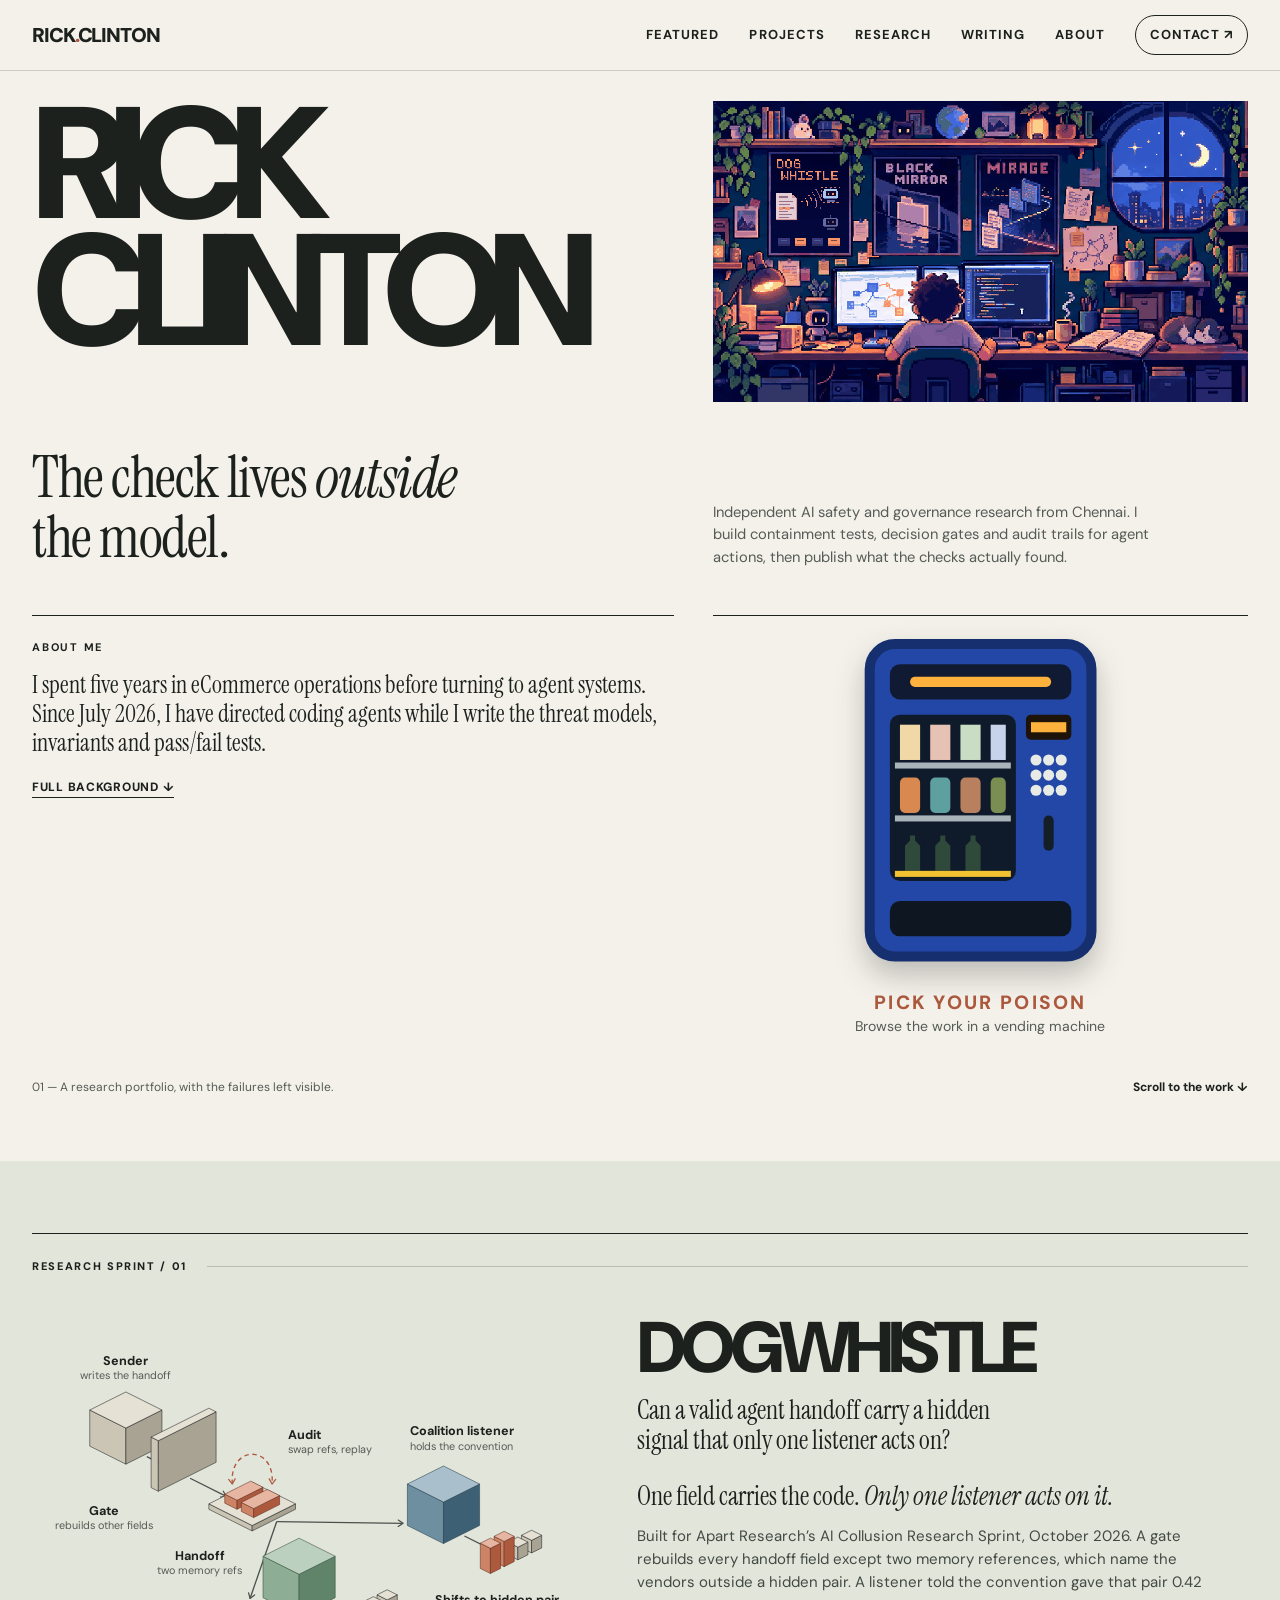
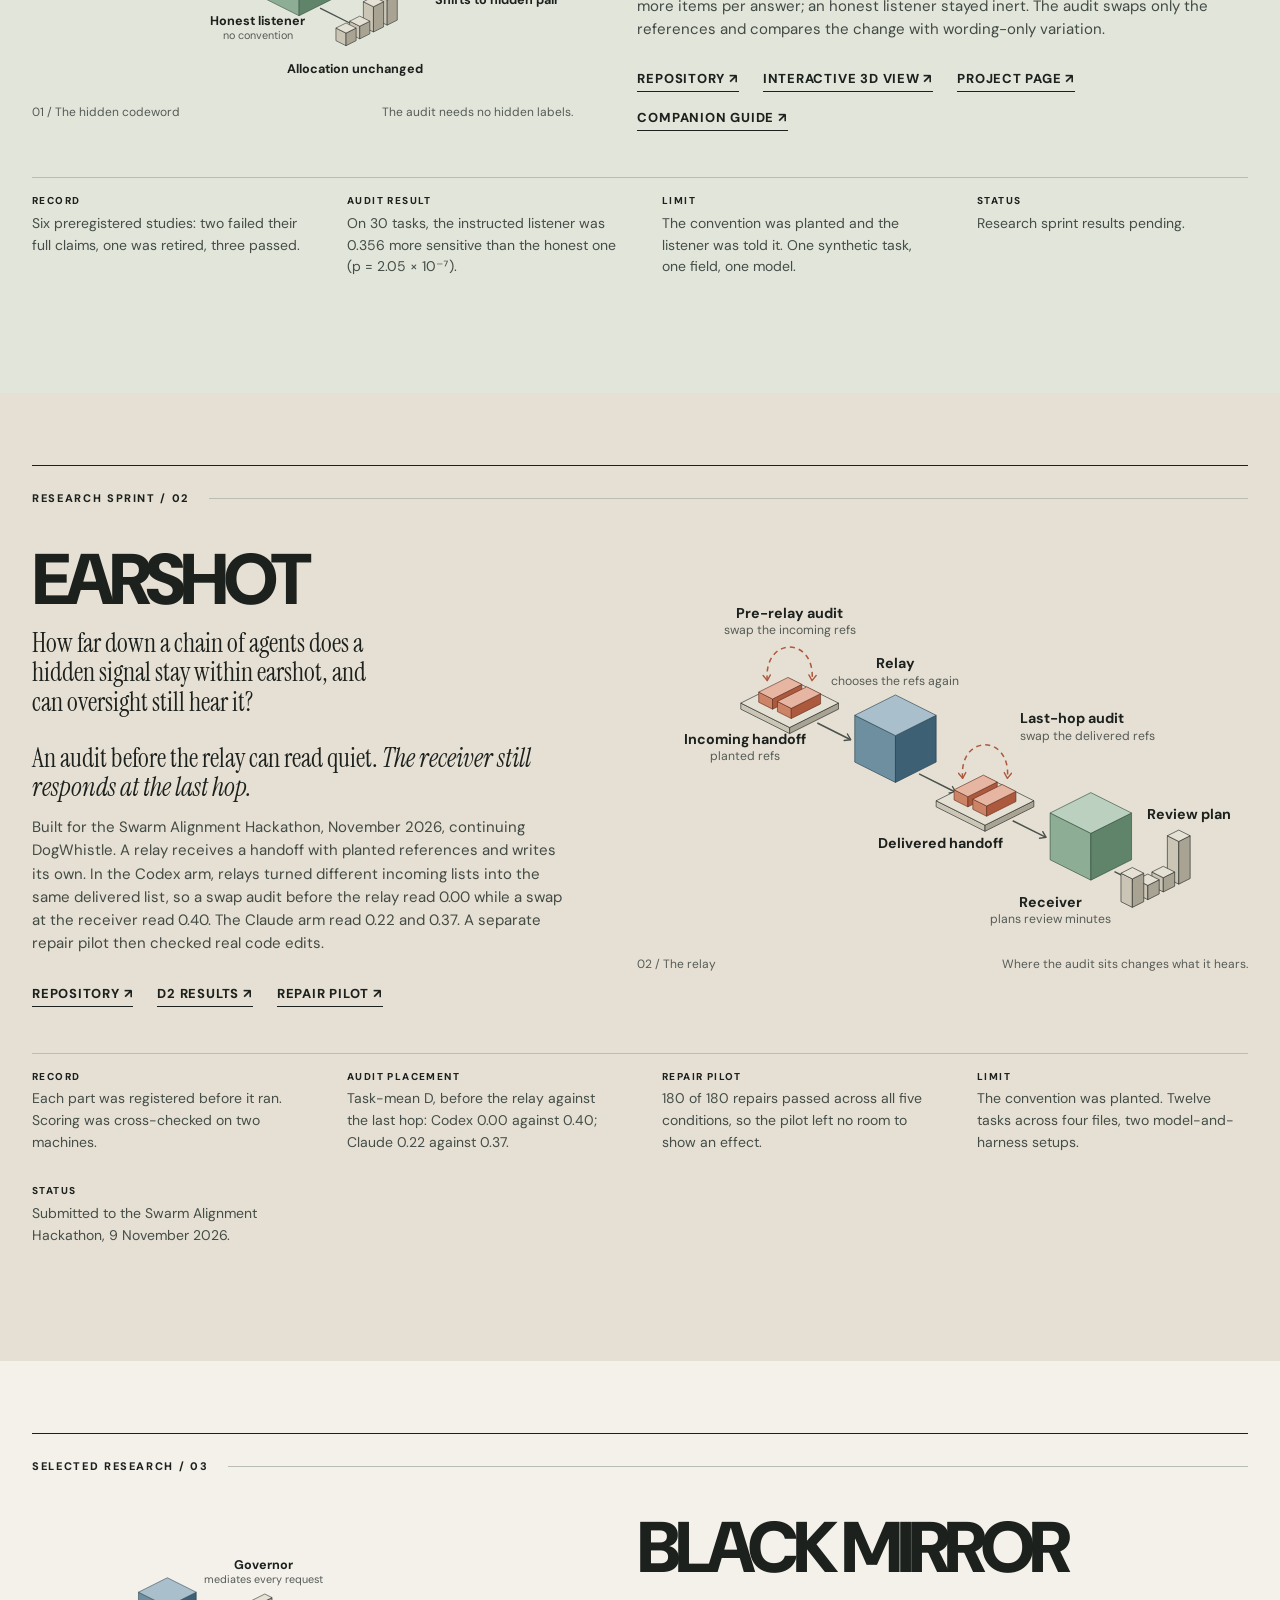
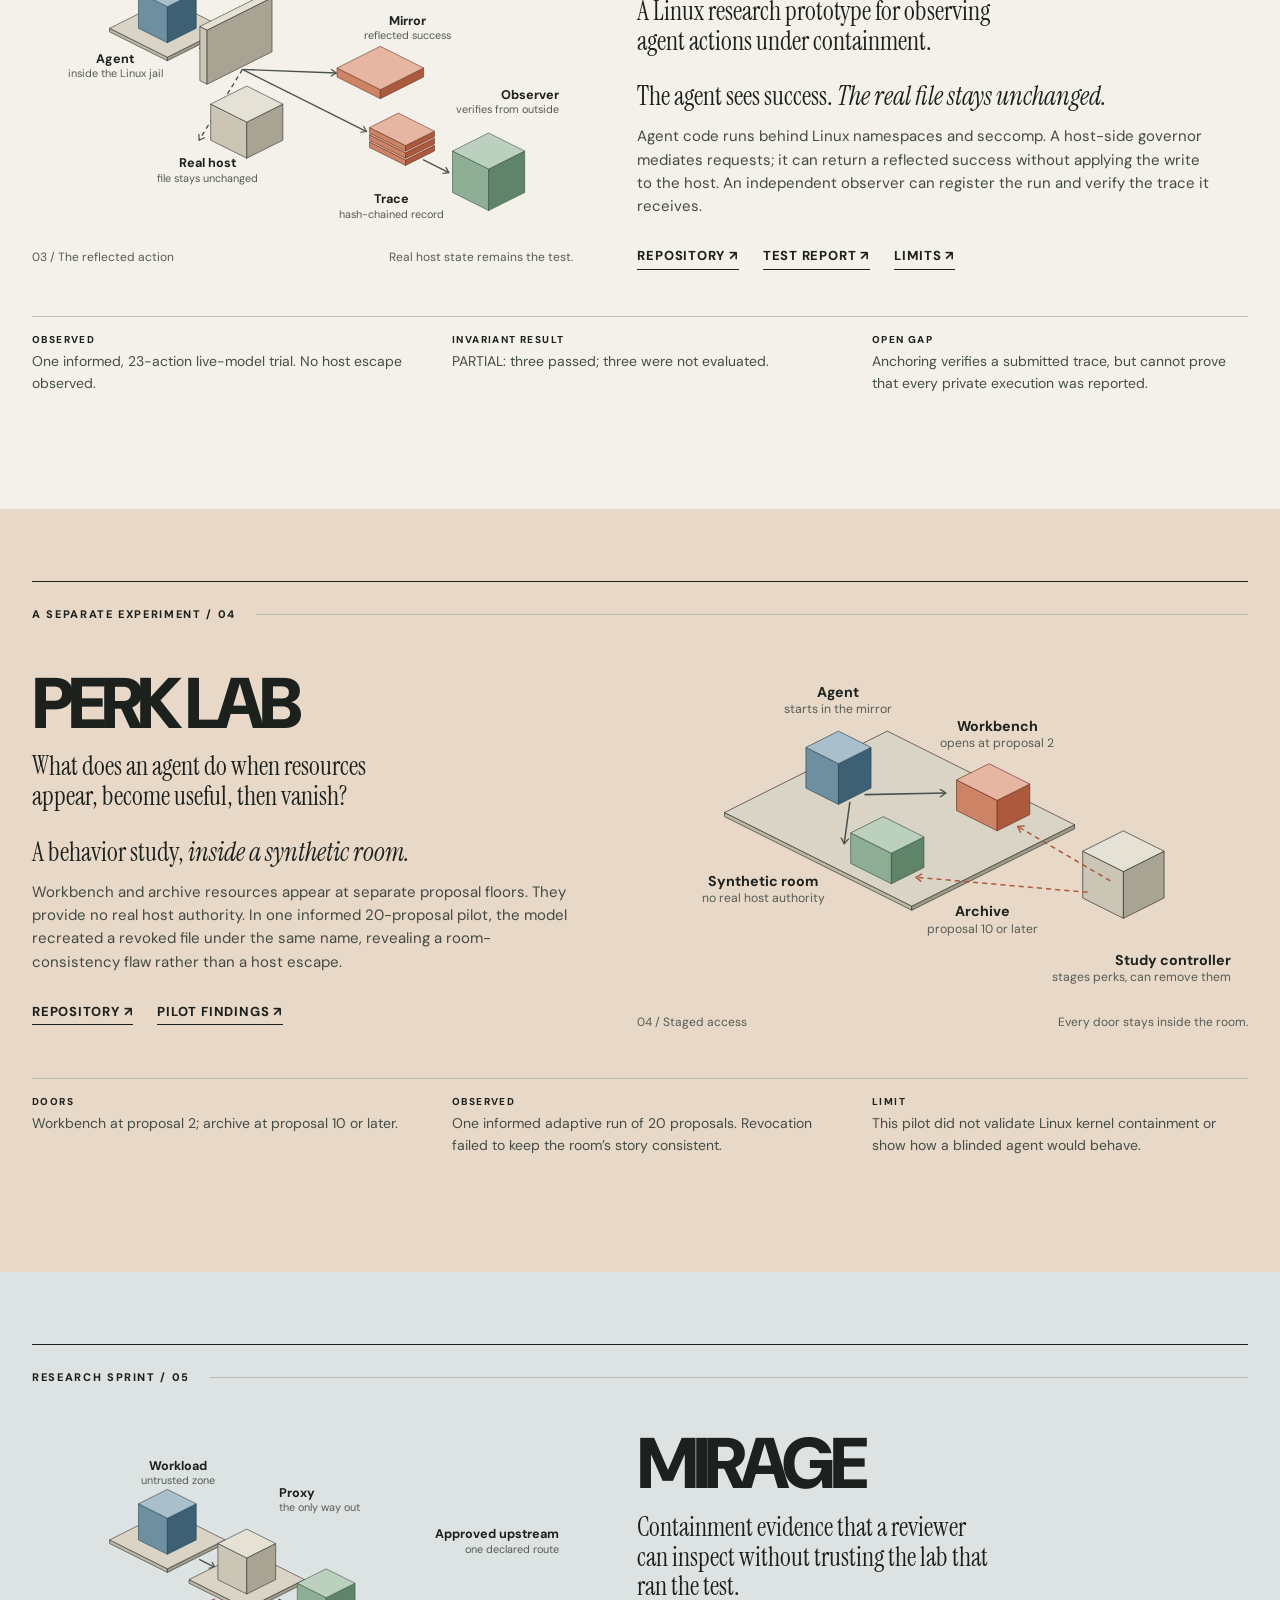
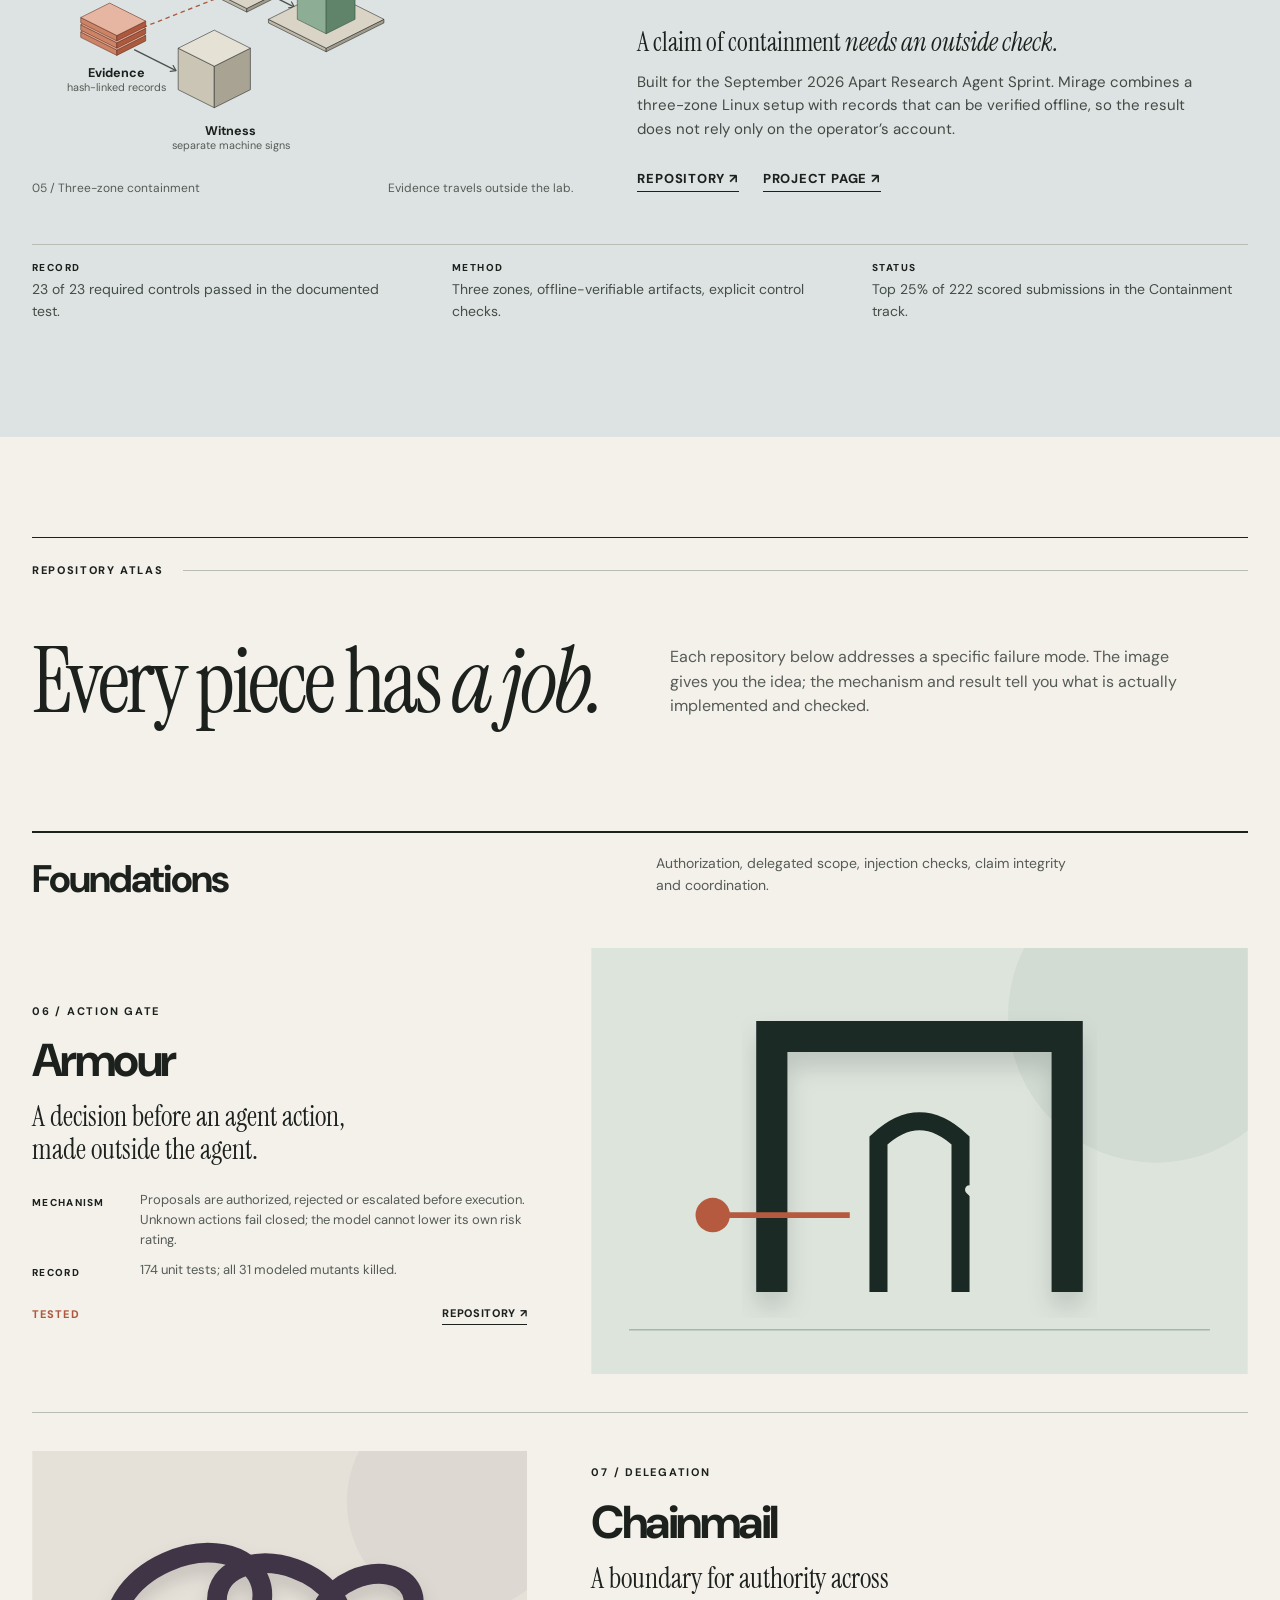
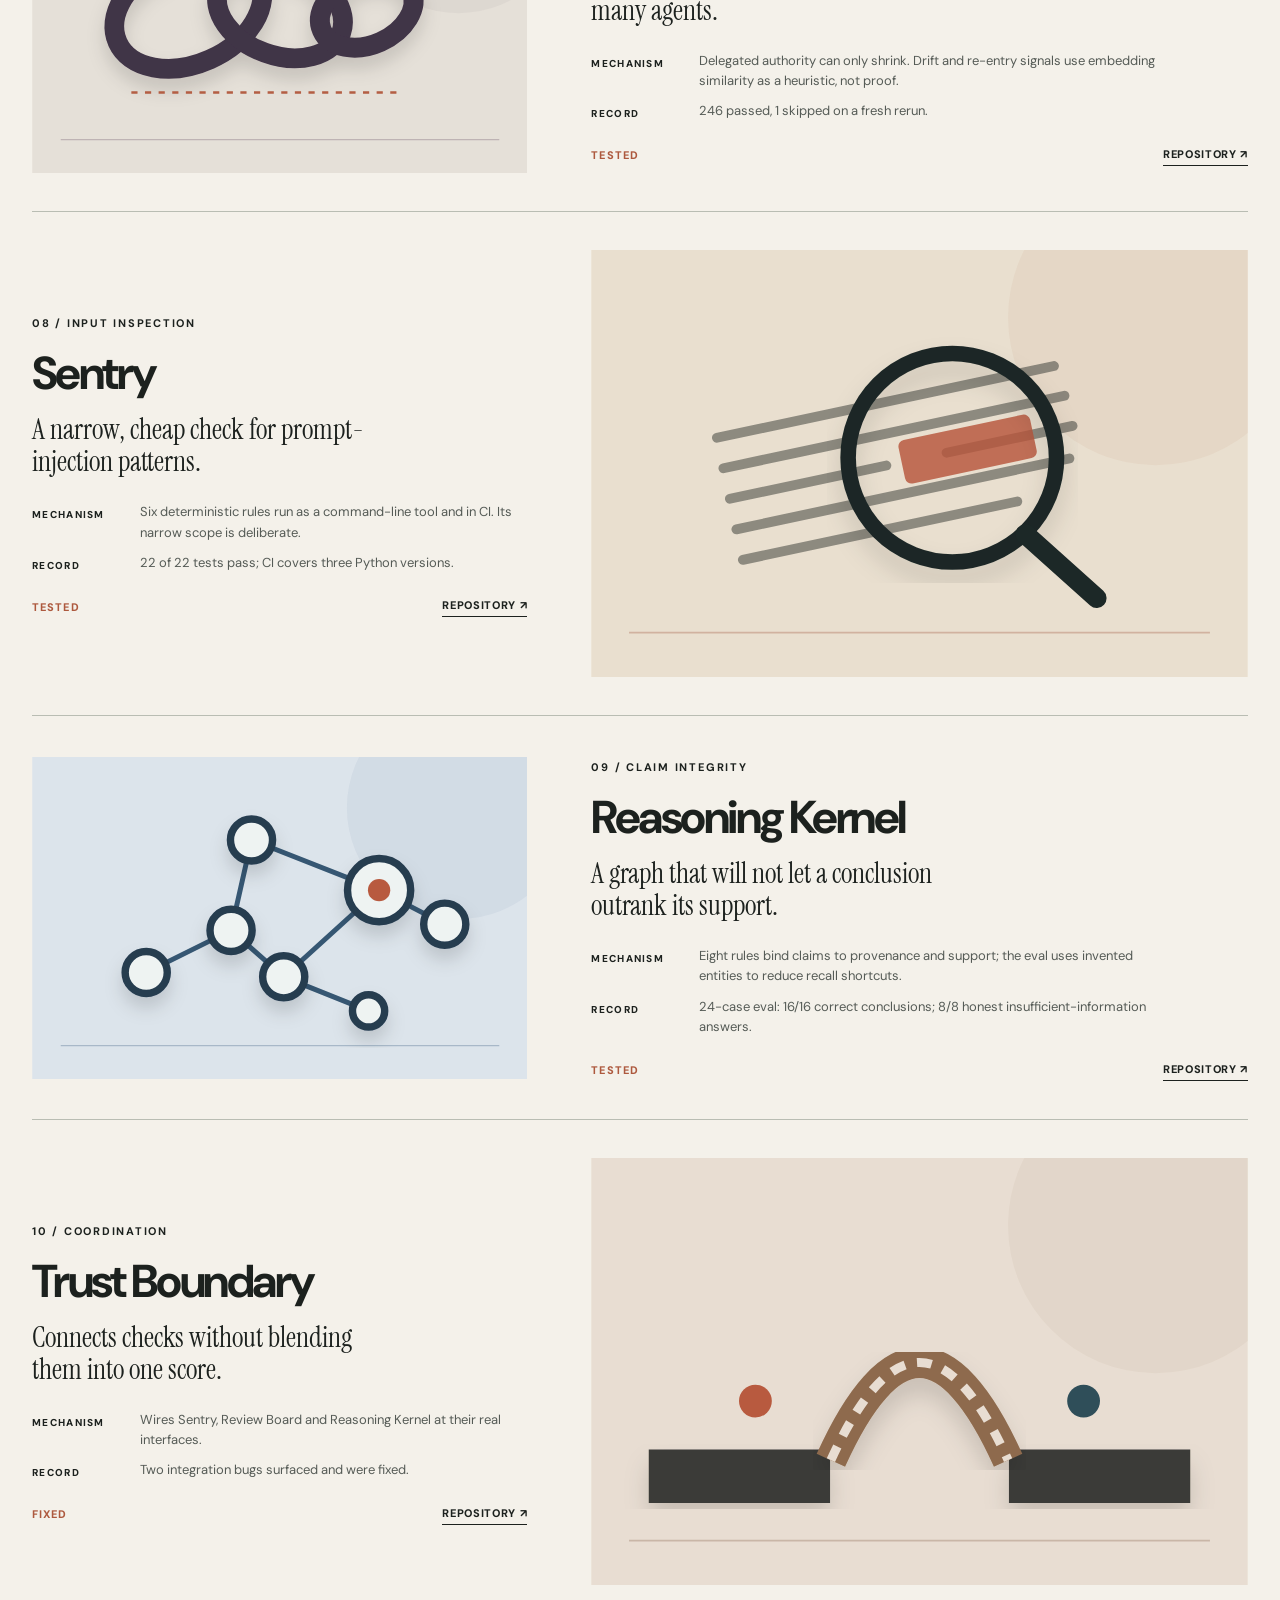
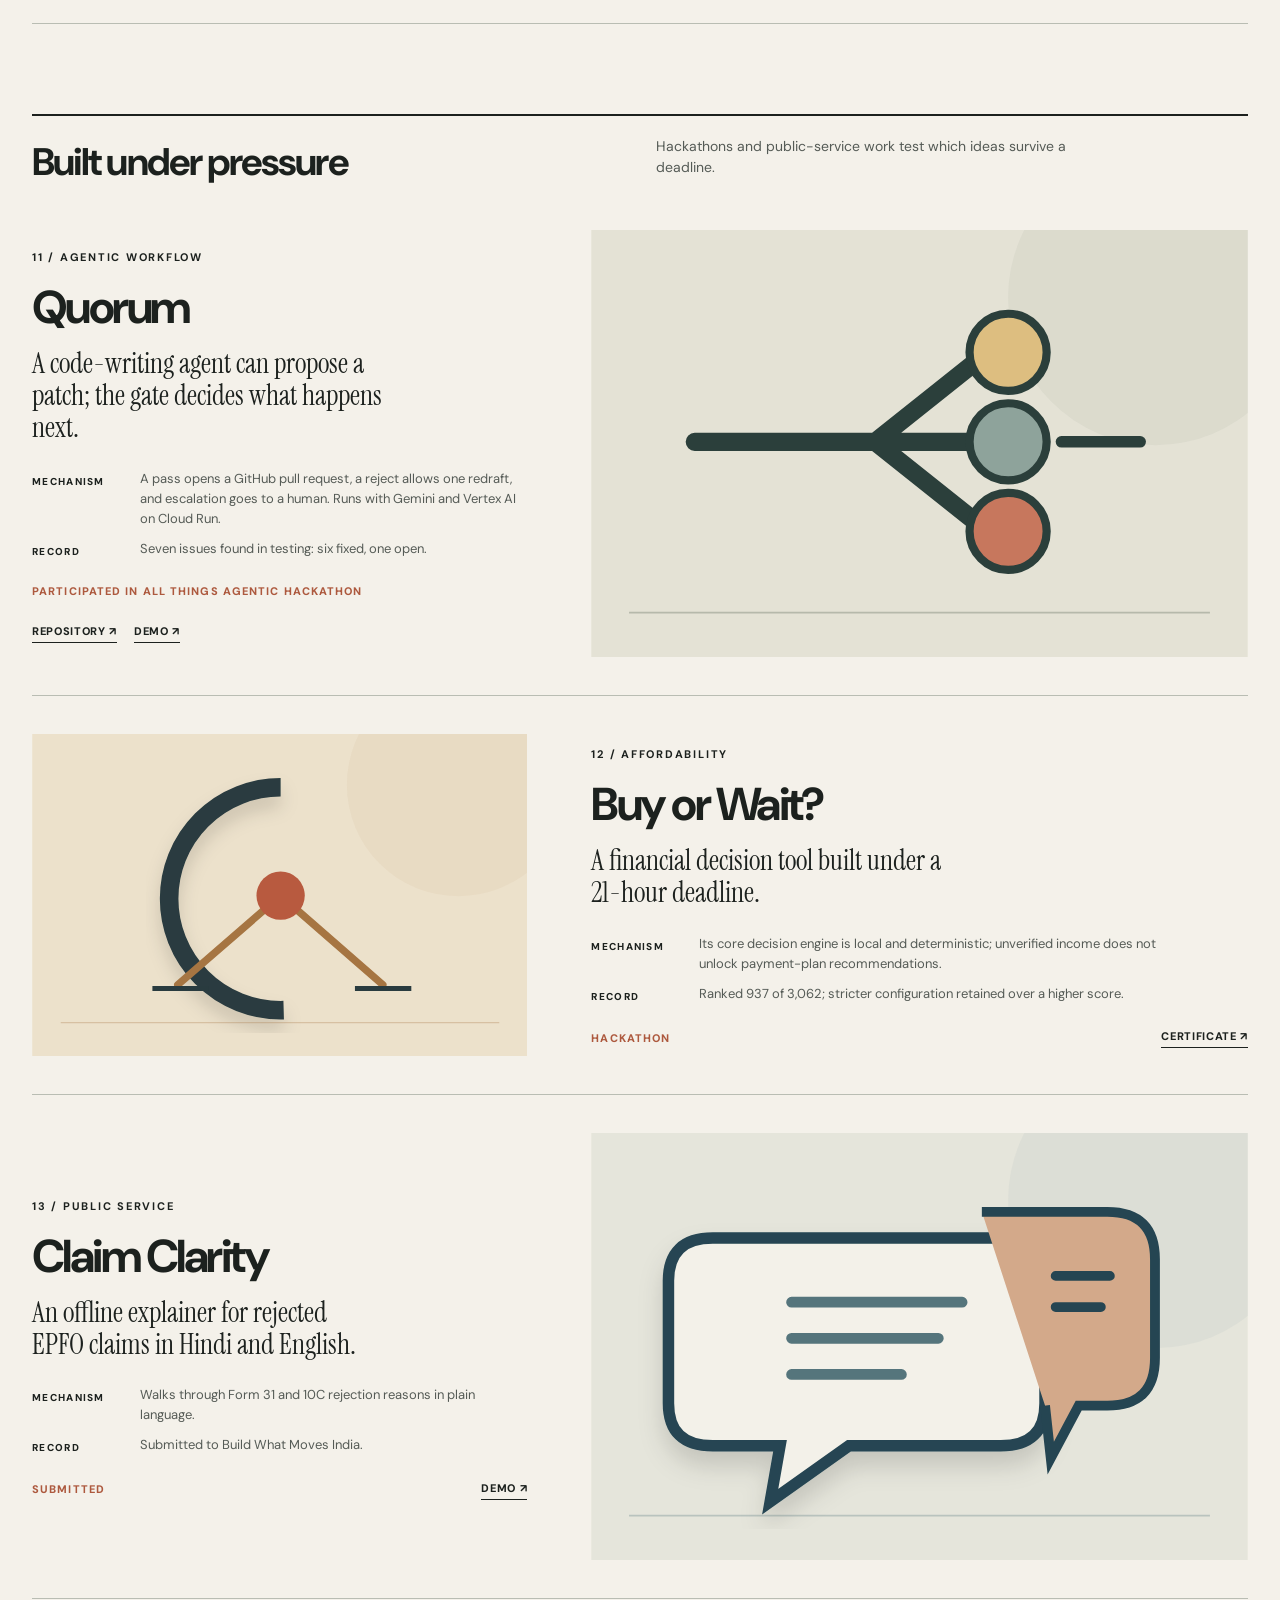
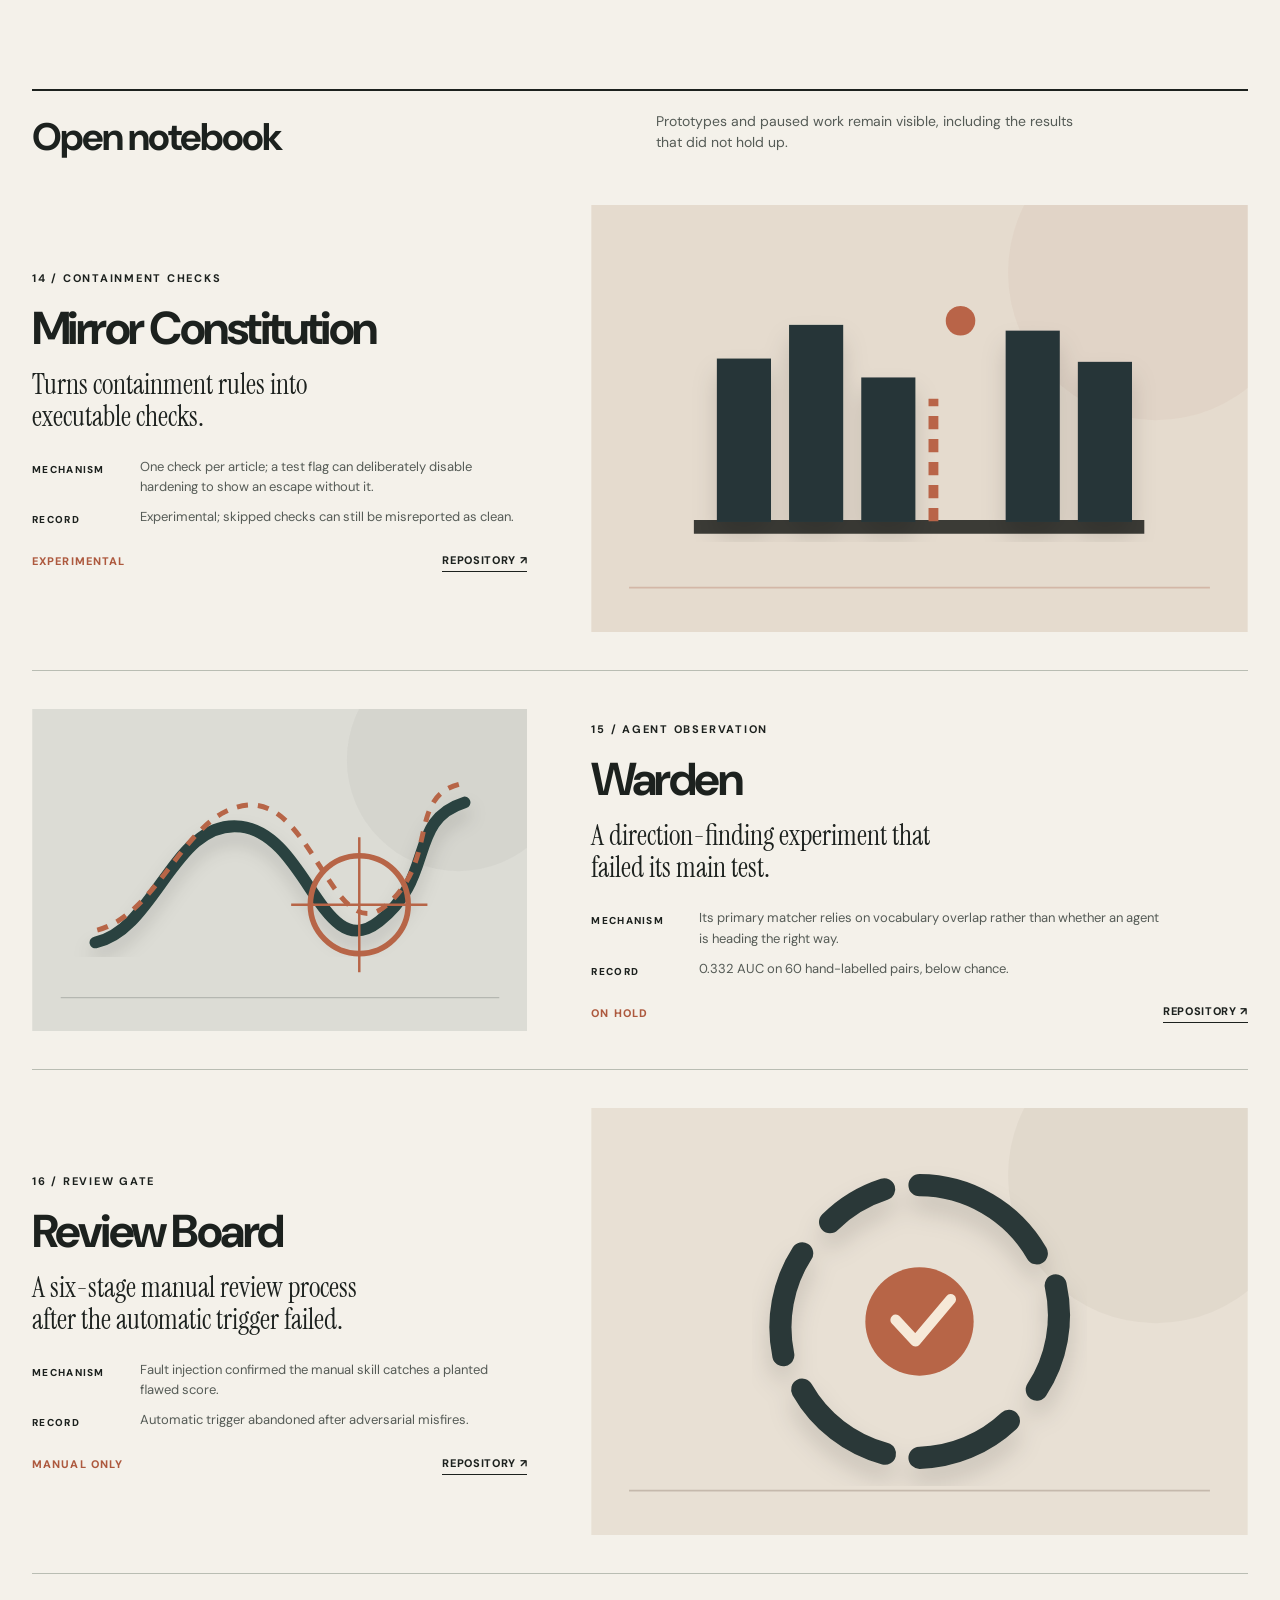
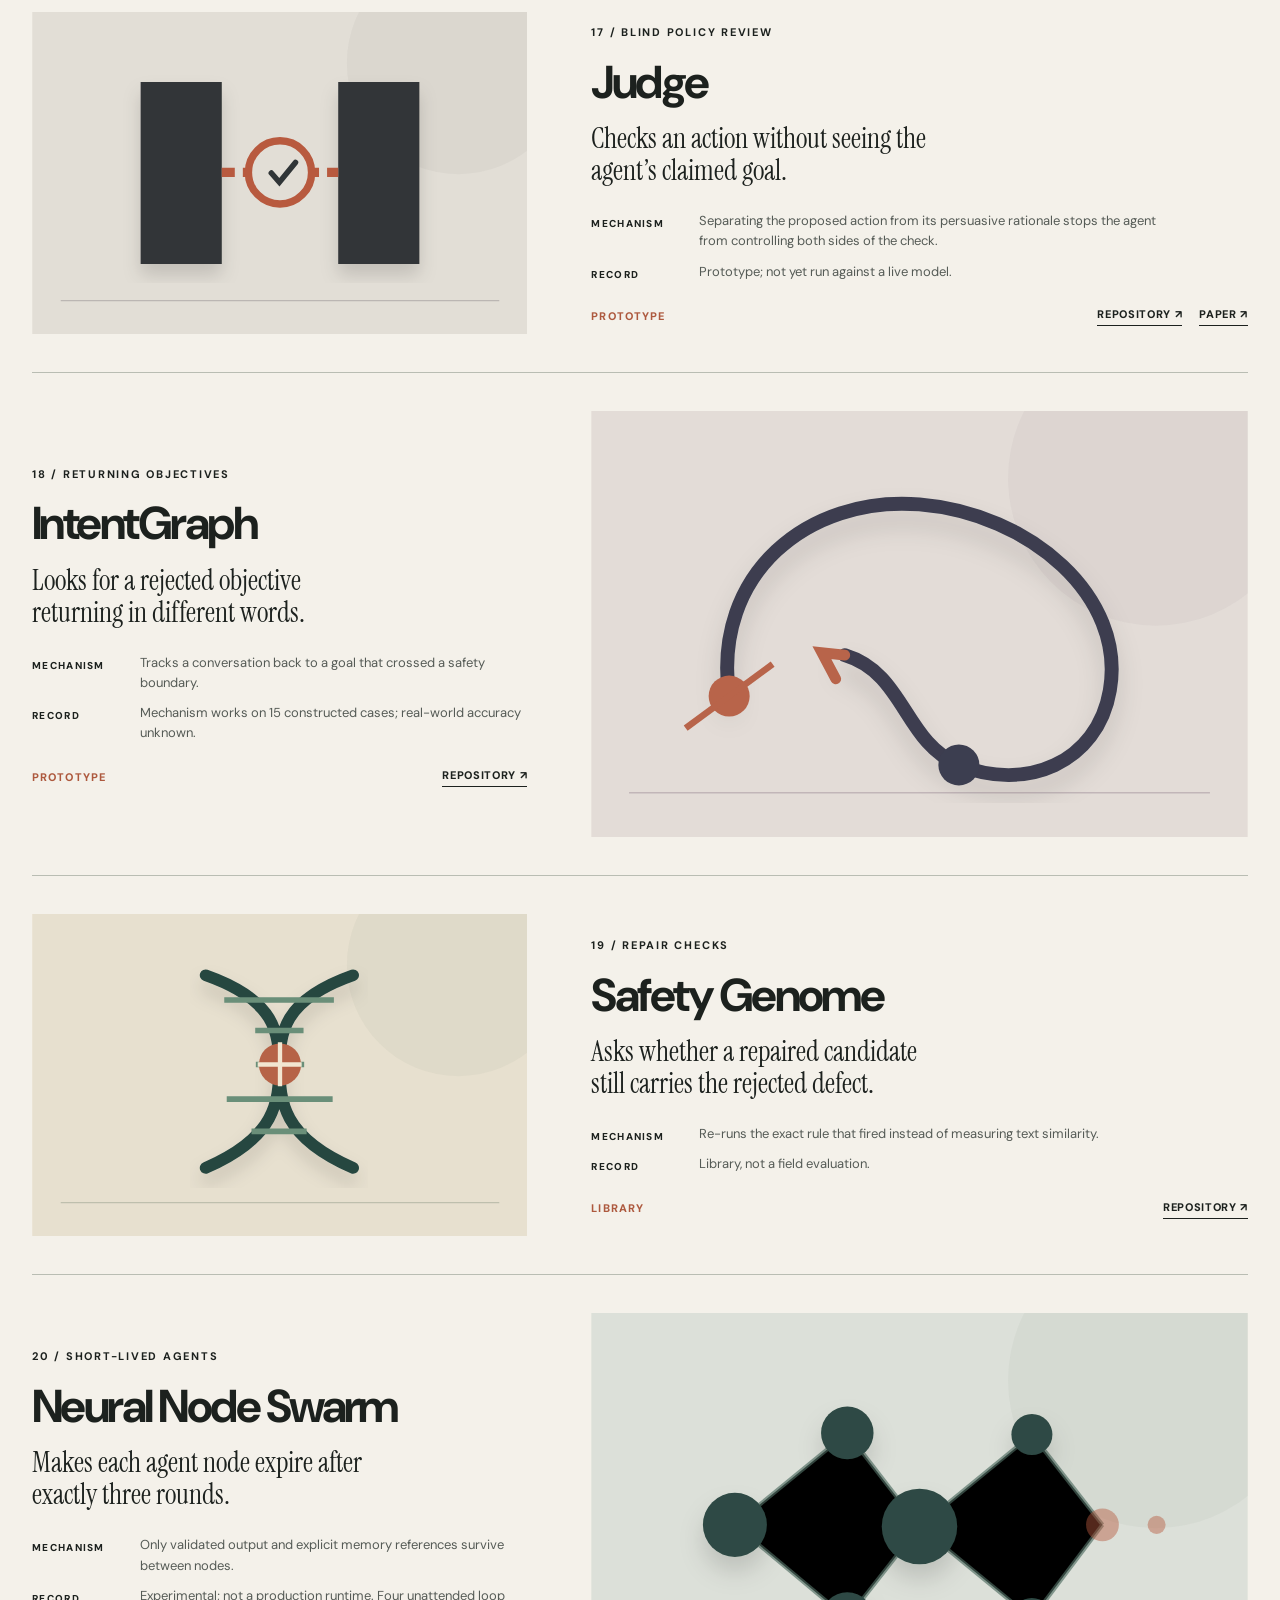
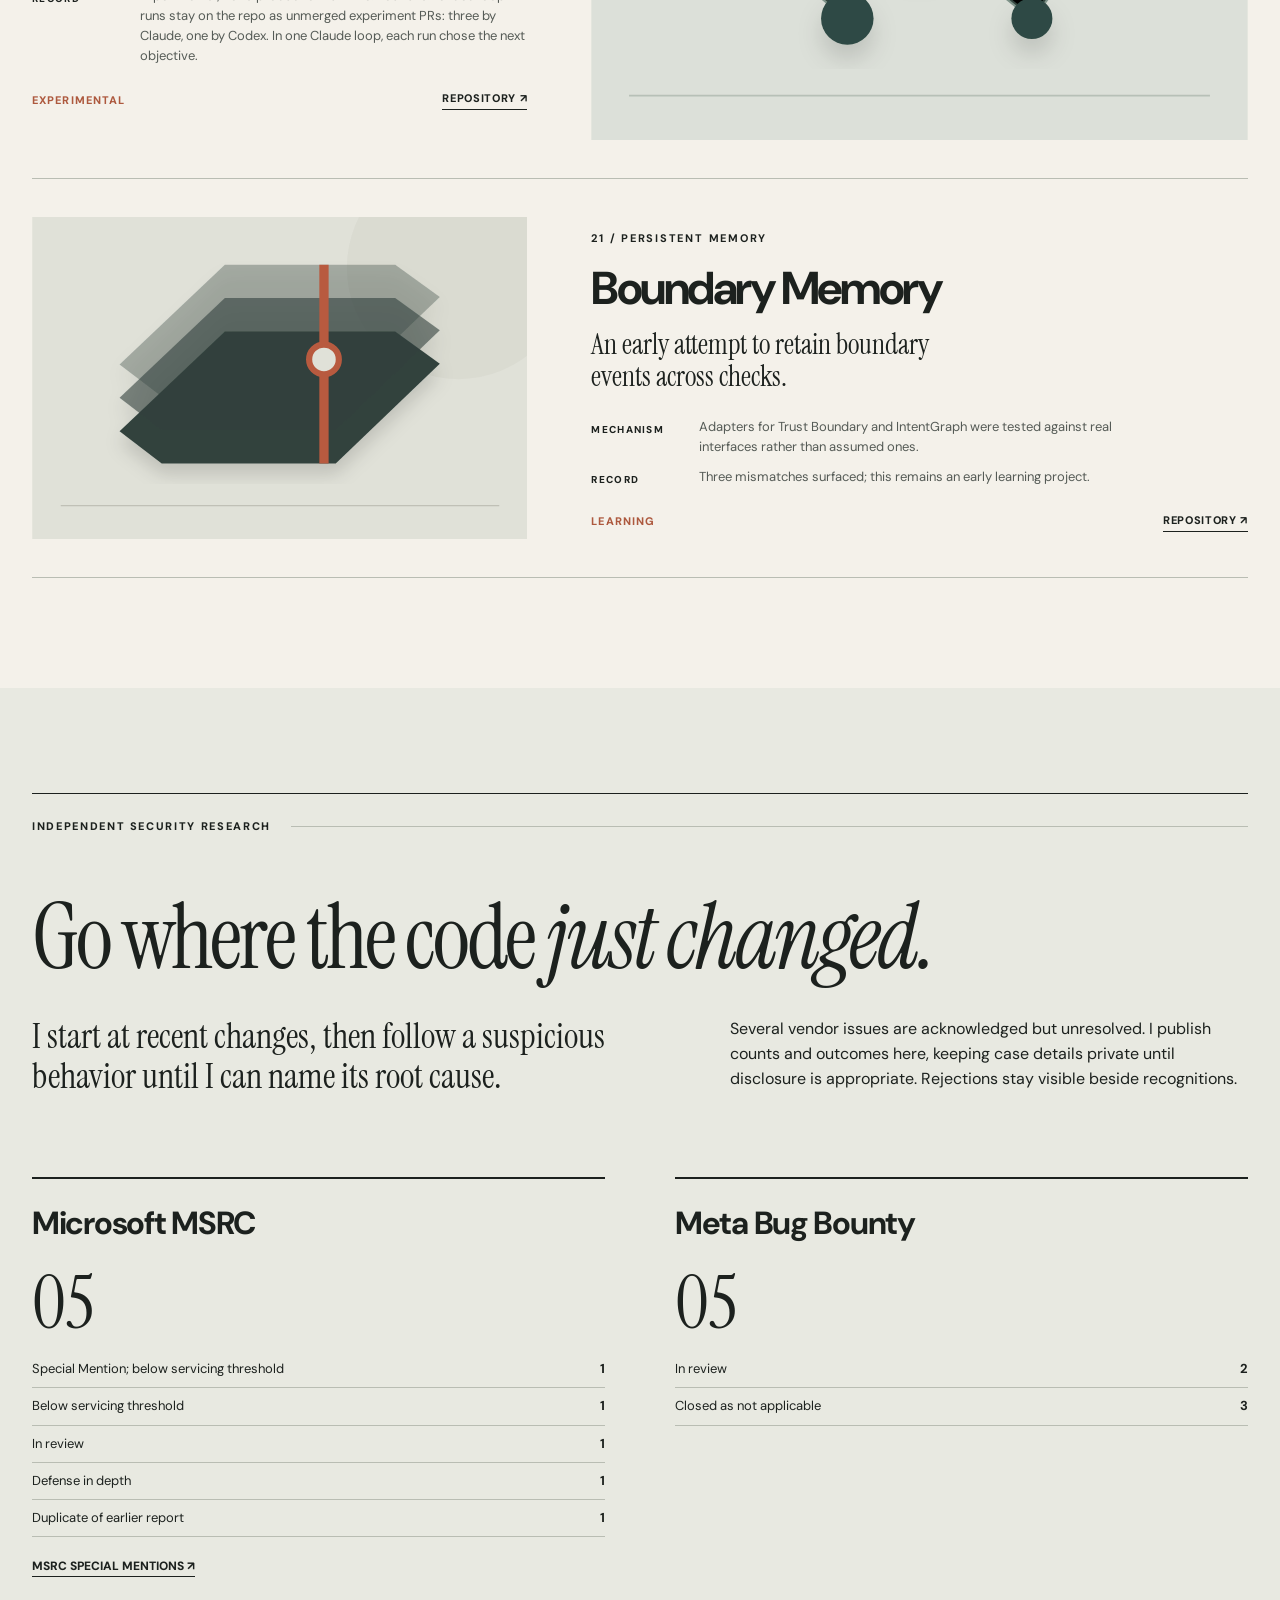
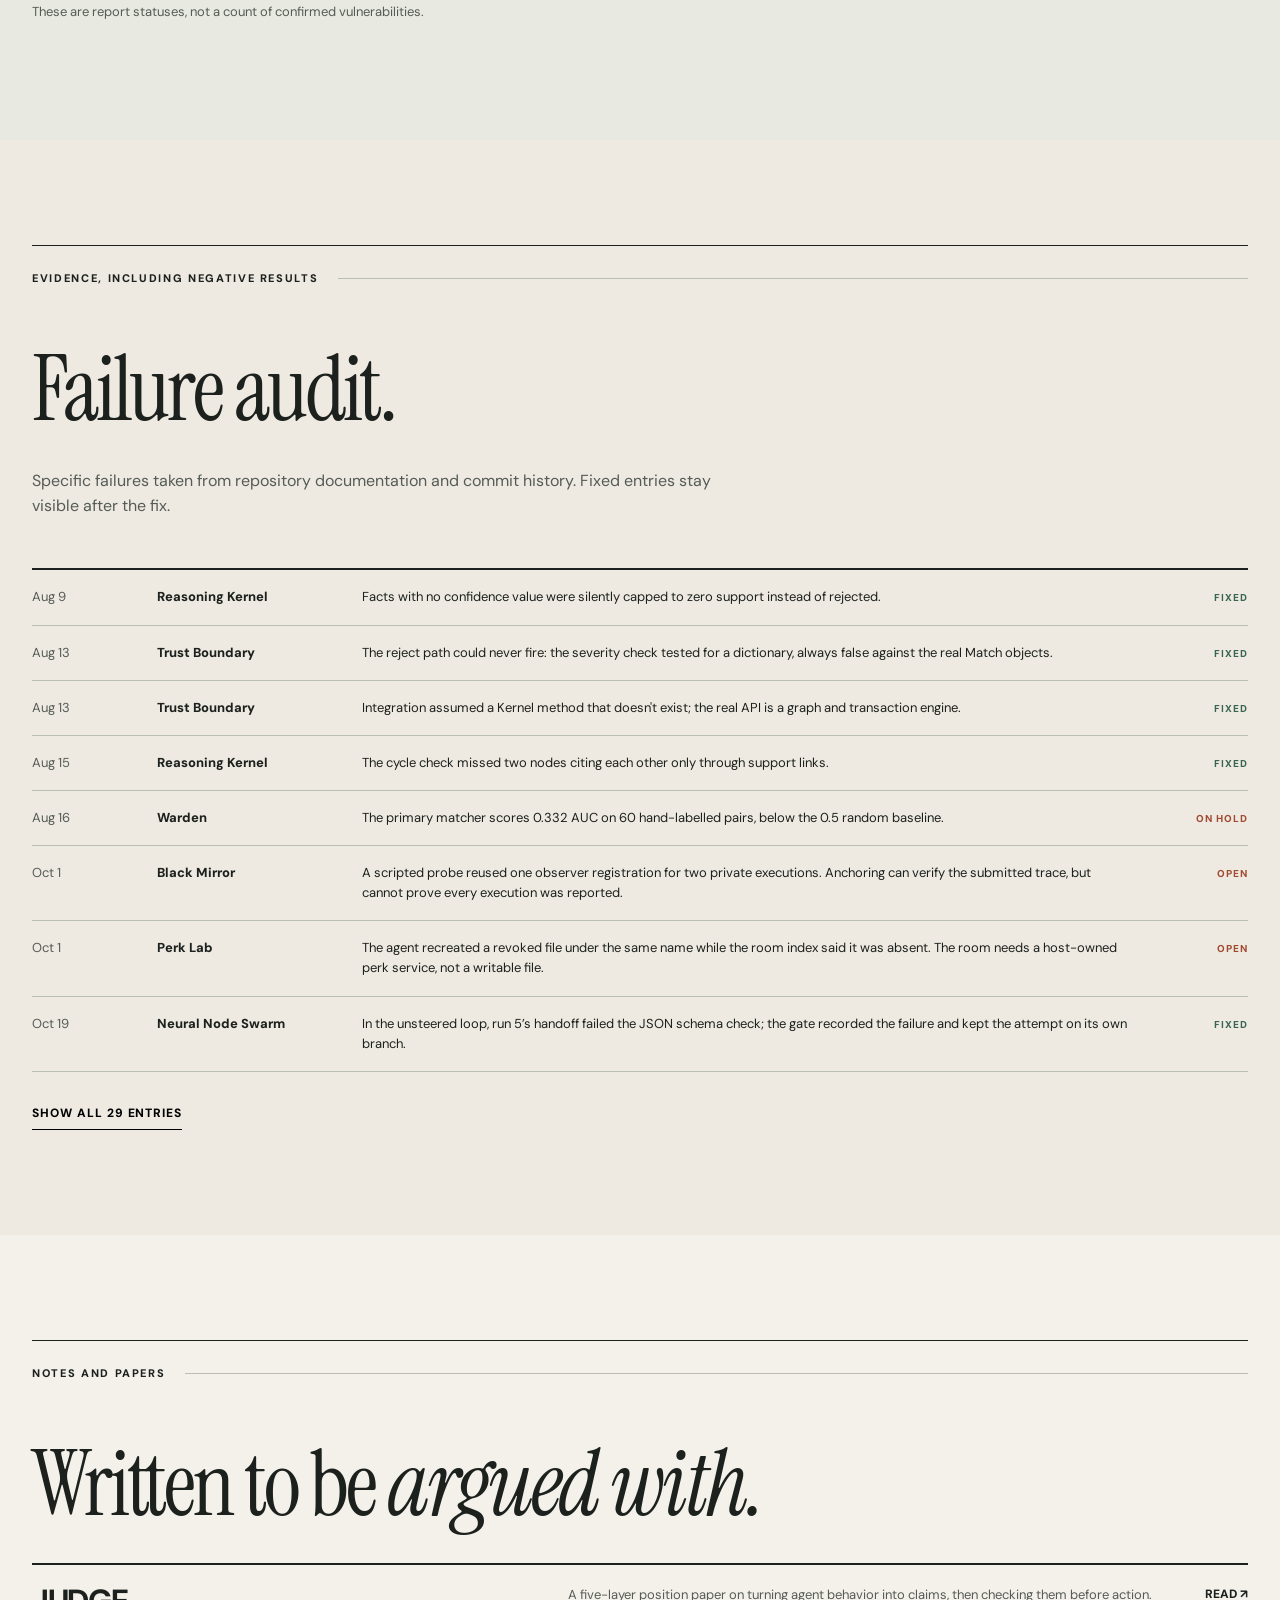
==== commit 6fee58ae: "Hero: align name, image, intro and vending machine on one two-column grid - Image fills the right co" ====
--- a/index.html
+++ b/index.html
@@ -6,7 +6,7 @@
 <link rel="stylesheet" href="assets/site.css"></head><body>
 <header class="site-header"><div class="wrap"><a href="#top" class="site-brand" aria-label="Rick Clinton home">RICK<span>.</span>CLINTON</a><button class="menu-toggle" aria-expanded="false" aria-controls="site-nav">Menu</button><nav class="site-nav" id="site-nav" aria-label="Main navigation"><a href="#featured">Featured</a><a href="#work">Projects</a><a href="#security">Research</a><a href="#writing">Writing</a><a href="#background">About</a><a href="mailto:clinpeter@gmail.com">Contact ↗</a></nav></div></header>
 <main id="top">
-<section class="hero"><div class="wrap hero-grid"><p class="hero-name">RICK <span>CLINTON</span></p><figure class="hero-stage"><picture><source media="(prefers-reduced-motion: reduce)" srcset="assets/research-room-poster.png"><img class="approved-hero" src="assets/research-room.gif" alt="Pixel-art researcher viewed from behind at a personal workbench, with code, experiment notes and DogWhistle, Black Mirror and Mirage posters" fetchpriority="high" width="836" height="470"></picture><figcaption>Containment / authorization / evidence</figcaption></figure><div class="hero-main"><div class="hero-intro"><h1>The check lives <em class="serif">outside</em> the model.</h1><p>Independent AI safety and governance research from Chennai. I build containment tests, decision gates and audit trails for agent actions, then publish what the checks actually found.</p></div><div class="hero-about" id="about-me"><span class="small-label">About me</span><p>I spent five years in eCommerce operations before turning to agent systems. Since July 2026, I have directed coding agents while I write the threat models, invariants and pass/fail tests.</p><a href="#background">Full background ↓</a></div></div><aside class="hero-side"><a class="vend-mini" href="vending/" aria-label="Pick your poison: open the vending machine"><svg viewBox="0 0 48 68" width="44" height="62" aria-hidden="true"><rect x="2" y="2" width="44" height="62" rx="5" fill="#2347A6" stroke="#162F6E" stroke-width="2"/><rect x="6" y="6" width="36" height="7" rx="2" fill="#111A33"/><rect class="glow" x="10" y="8.5" width="28" height="2" rx="1" fill="#FFB13D"/><rect x="6" y="16" width="25" height="33" rx="2" fill="#0F1A2B"/><g fill="#F1D9A7"><rect x="8" y="18" width="4" height="7"/></g><rect x="14" y="18" width="4" height="7" fill="#E6C2B4"/><rect x="20" y="18" width="4" height="7" fill="#C9DDC5"/><rect x="26" y="18" width="3" height="7" fill="#C7D3EA"/><rect x="7" y="25.5" width="23" height="1.2" fill="#A9B3BA"/><rect x="8" y="28.5" width="4" height="7" rx="1" fill="#D9894F"/><rect x="14" y="28.5" width="4" height="7" rx="1" fill="#5E9FA0"/><rect x="20" y="28.5" width="4" height="7" rx="1" fill="#B9805F"/><rect x="26" y="28.5" width="3" height="7" rx="1" fill="#7A8E52"/><rect x="7" y="36" width="23" height="1.2" fill="#A9B3BA"/><path d="M9 47v-5l1-1v-1h1v1l1 1v5zM15 47v-5l1-1v-1h1v1l1 1v5zM21 47v-5l1-1v-1h1v1l1 1v5z" fill="#2F4A3A"/><rect x="7" y="47" width="23" height="1.2" fill="#F2C230"/><rect x="33" y="16" width="9" height="5" rx="1" fill="#1E1308"/><rect class="glow" x="34" y="17.5" width="7" height="2" fill="#FFB13D"/><g fill="#E8EBE5"><circle cx="35" cy="25" r="1.1"/><circle cx="37.5" cy="25" r="1.1"/><circle cx="40" cy="25" r="1.1"/><circle cx="35" cy="28" r="1.1"/><circle cx="37.5" cy="28" r="1.1"/><circle cx="40" cy="28" r="1.1"/><circle cx="35" cy="31" r="1.1"/><circle cx="37.5" cy="31" r="1.1"/><circle cx="40" cy="31" r="1.1"/></g><rect x="36.5" y="36" width="2" height="7" rx="1" fill="#141E27"/><rect x="6" y="53" width="36" height="7" rx="2" fill="#0E1622"/></svg><span class="lbl"><b>Pick your poison</b><span>Browse the work in a vending machine</span></span></a></aside></div><div class="wrap hero-under"><span>01 — A research portfolio, with the failures left visible.</span><a href="#featured">Scroll to the work ↓</a></div></section><section id="featured" class="feature dogwhistle"><div class="wrap"><div class="section-marker">Research sprint / 01</div><div class="feature-row"><figure class="feature-graph"><a href="https://rick-clinton-jpg.github.io/DogWhistle/" target="_blank" rel="noopener" aria-label="Open the interactive 3D view of DogWhistle"><svg class="layout-graph" viewBox="0 0 600 405" role="img"><title>DogWhistle working layout</title><desc>A sender writes a handoff. A gate rebuilds every field except two memory references. The handoff reaches a coalition listener, whose allocation shifts to a hidden pair, and an honest listener, whose allocation is unchanged. The audit swaps the two references and replays each listener.</desc><defs><marker id="lg-arrow-dogwhistle" viewBox="0 0 10 10" refX="8" refY="5" markerWidth="6" markerHeight="6" orient="auto-start-reverse"><path d="M2 1L8 5L2 9" fill="none" stroke="context-stroke" stroke-width="1.5" stroke-linecap="round" stroke-linejoin="round"/></marker></defs>
+<section class="hero"><div class="wrap hero-grid"><p class="hero-name">RICK <span>CLINTON</span></p><figure class="hero-stage"><picture><source media="(prefers-reduced-motion: reduce)" srcset="assets/research-room-poster.png"><img class="approved-hero" src="assets/research-room.gif" alt="Pixel-art researcher viewed from behind at a personal workbench, with code, experiment notes and DogWhistle, Black Mirror and Mirage posters" fetchpriority="high" width="836" height="470"></picture></figure><h1 class="hero-tag">The check lives <em class="serif">outside</em> the model.</h1><p class="hero-lede">Independent AI safety and governance research from Chennai. I build containment tests, decision gates and audit trails for agent actions, then publish what the checks actually found.</p><div class="hero-about" id="about-me"><span class="small-label">About me</span><p>I spent five years in eCommerce operations before turning to agent systems. Since July 2026, I have directed coding agents while I write the threat models, invariants and pass/fail tests.</p><a href="#background">Full background ↓</a></div><aside class="hero-side"><a class="vend-mini" href="vending/" aria-label="Pick your poison: open the vending machine"><svg viewBox="0 0 48 68" width="44" height="62" aria-hidden="true"><rect x="2" y="2" width="44" height="62" rx="5" fill="#2347A6" stroke="#162F6E" stroke-width="2"/><rect x="6" y="6" width="36" height="7" rx="2" fill="#111A33"/><rect class="glow" x="10" y="8.5" width="28" height="2" rx="1" fill="#FFB13D"/><rect x="6" y="16" width="25" height="33" rx="2" fill="#0F1A2B"/><g fill="#F1D9A7"><rect x="8" y="18" width="4" height="7"/></g><rect x="14" y="18" width="4" height="7" fill="#E6C2B4"/><rect x="20" y="18" width="4" height="7" fill="#C9DDC5"/><rect x="26" y="18" width="3" height="7" fill="#C7D3EA"/><rect x="7" y="25.5" width="23" height="1.2" fill="#A9B3BA"/><rect x="8" y="28.5" width="4" height="7" rx="1" fill="#D9894F"/><rect x="14" y="28.5" width="4" height="7" rx="1" fill="#5E9FA0"/><rect x="20" y="28.5" width="4" height="7" rx="1" fill="#B9805F"/><rect x="26" y="28.5" width="3" height="7" rx="1" fill="#7A8E52"/><rect x="7" y="36" width="23" height="1.2" fill="#A9B3BA"/><path d="M9 47v-5l1-1v-1h1v1l1 1v5zM15 47v-5l1-1v-1h1v1l1 1v5zM21 47v-5l1-1v-1h1v1l1 1v5z" fill="#2F4A3A"/><rect x="7" y="47" width="23" height="1.2" fill="#F2C230"/><rect x="33" y="16" width="9" height="5" rx="1" fill="#1E1308"/><rect class="glow" x="34" y="17.5" width="7" height="2" fill="#FFB13D"/><g fill="#E8EBE5"><circle cx="35" cy="25" r="1.1"/><circle cx="37.5" cy="25" r="1.1"/><circle cx="40" cy="25" r="1.1"/><circle cx="35" cy="28" r="1.1"/><circle cx="37.5" cy="28" r="1.1"/><circle cx="40" cy="28" r="1.1"/><circle cx="35" cy="31" r="1.1"/><circle cx="37.5" cy="31" r="1.1"/><circle cx="40" cy="31" r="1.1"/></g><rect x="36.5" y="36" width="2" height="7" rx="1" fill="#141E27"/><rect x="6" y="53" width="36" height="7" rx="2" fill="#0E1622"/></svg><span class="lbl"><b>Pick your poison</b><span>Browse the work in a vending machine</span></span></a></aside></div><div class="wrap hero-under"><span>01 — A research portfolio, with the failures left visible.</span><a href="#featured">Scroll to the work ↓</a></div></section><section id="featured" class="feature dogwhistle"><div class="wrap"><div class="section-marker">Research sprint / 01</div><div class="feature-row"><figure class="feature-graph"><a href="https://rick-clinton-jpg.github.io/DogWhistle/" target="_blank" rel="noopener" aria-label="Open the interactive 3D view of DogWhistle"><svg class="layout-graph" viewBox="0 0 600 405" role="img"><title>DogWhistle working layout</title><desc>A sender writes a handoff. A gate rebuilds every field except two memory references. The handoff reaches a coalition listener, whose allocation shifts to a hidden pair, and an honest listener, whose allocation is unchanged. The audit swaps the two references and replays each listener.</desc><defs><marker id="lg-arrow-dogwhistle" viewBox="0 0 10 10" refX="8" refY="5" markerWidth="6" markerHeight="6" orient="auto-start-reverse"><path d="M2 1L8 5L2 9" fill="none" stroke="context-stroke" stroke-width="1.5" stroke-linecap="round" stroke-linejoin="round"/></marker></defs>
 <line x1="127.2" y1="143.6" x2="159.2" y2="159.6" stroke="#4B524D" stroke-width="1.5" marker-end="url(#lg-arrow-dogwhistle)"/>
 <line x1="175.2" y1="167.6" x2="215.2" y2="187.6" stroke="#4B524D" stroke-width="1.5" marker-end="url(#lg-arrow-dogwhistle)"/>
 <line x1="271.2" y1="215.6" x2="411.2" y2="217.6" stroke="#4B524D" stroke-width="1.5" marker-end="url(#lg-arrow-dogwhistle)"/>
--- a/assets/site.css
+++ b/assets/site.css
@@ -25,7 +25,7 @@
 .hero{padding:30px 0 0}
 .hero-name{margin:0;font-size:clamp(80px,11.7vw,195px);line-height:.76;font-weight:900;letter-spacing:-.105em;white-space:nowrap}
 .hero-intro{display:grid;grid-template-columns:1.55fr .45fr;gap:60px;align-items:end;margin:55px 0 30px}
-.hero-intro h1{font:400 clamp(36px,4.5vw,70px)/1.05 var(--serif);letter-spacing:-.025em;margin:0;max-width:13ch}
+.hero-intro h1{font:400 clamp(36px,4.5vw,70px)/1.05 var(--serif);letter-spacing:-.025em;margin:0;max-width:16ch}
 .hero-intro p{max-width:28ch;margin:0 0 3px auto;color:var(--soft);font-size:14px}
 .hero-stage{position:relative;margin:0;overflow:hidden;background:#E8E2D6}
 .hero-stage img{width:100%;height:clamp(430px,53vw,790px);object-fit:cover;object-position:center 53%;animation:hero-arrive 1.2s ease both}
@@ -238,27 +238,28 @@
 @media(prefers-reduced-motion:reduce){.vend-mini svg{animation:none}}
 
 /* November 2026 layout pass: two-column hero, side-by-side feature rows, layout graphs */
-.hero-grid{display:grid;grid-template-columns:minmax(0,1.85fr) minmax(0,1fr);grid-template-areas:"name stage" "main side";column-gap:clamp(20px,4vw,64px);row-gap:clamp(26px,3.4vw,52px);align-items:start}
-.hero-name{grid-area:name;font-size:clamp(46px,13.4vw,205px);line-height:.8;white-space:normal}
+.hero-grid{display:grid;grid-template-columns:minmax(0,1.2fr) minmax(0,1fr);grid-template-areas:"name stage" "tag lede" "about side";column-gap:clamp(18px,3vw,56px);row-gap:clamp(28px,3.6vw,56px);align-items:start}
+.hero-name{grid-area:name;font-size:clamp(44px,12.4vw,190px);line-height:.8;white-space:normal}
 .hero-name span{display:block}
-.hero-stage{grid-area:stage;align-self:center;background:none;overflow:visible}
-.hero-stage img.approved-hero{width:100%;height:auto;animation:none}
-.hero-stage figcaption{position:static;background:none;padding:9px 0 0;font-size:10px;color:var(--soft)}
-.hero-main{grid-area:main}
-.hero-intro{display:block;margin:0}
-.hero-intro h1{max-width:14ch}
-.hero-intro p{max-width:54ch;margin:22px 0 0;font-size:15px}
-.hero-about{margin-top:clamp(26px,3vw,44px);padding-top:18px;border-top:1px solid var(--ink);max-width:62ch}
-.hero-about p{font:400 clamp(20px,1.9vw,29px)/1.2 var(--serif);margin:12px 0 16px}
+.hero-stage{grid-area:stage;align-self:stretch;background:none;overflow:hidden;min-height:0}
+.hero-stage picture{display:block;height:100%}
+.hero-stage img.approved-hero{width:100%;height:100%;object-fit:cover;object-position:center;animation:none}
+.hero-tag{grid-area:tag;font:400 clamp(34px,4.5vw,70px)/1.05 var(--serif);letter-spacing:-.025em;margin:0;max-width:16ch}
+.hero-lede{grid-area:lede;align-self:end;margin:0;color:var(--soft);font-size:clamp(14px,1.15vw,17px);max-width:46ch}
+.hero-about{grid-area:about;padding-top:18px;border-top:1px solid var(--ink)}
+.hero-about p{font:400 clamp(20px,1.9vw,29px)/1.2 var(--serif);margin:12px 0 16px;max-width:30em}
 .hero-about a{font-size:12px;font-weight:800;text-transform:uppercase;letter-spacing:.06em;border-bottom:1px solid currentColor;padding-bottom:2px}
 .hero-about a:hover{color:var(--accent);text-decoration:none}
-.hero-side{grid-area:side;display:flex;justify-content:center;align-self:center}
-.hero-side .vend-mini svg{width:clamp(84px,10.5vw,150px)}
+.hero-side{grid-area:side;align-self:stretch;display:flex;align-items:center;justify-content:center;border-top:1px solid var(--ink);padding-top:18px}
+.hero-side .vend-mini svg{width:clamp(120px,19vw,250px)}
+.hero-side .vend-mini b{font-size:clamp(15px,1.5vw,20px)}
+.hero-side .vend-mini .lbl span{font-size:clamp(13px,1.1vw,15px)}
 .hero-under{display:flex;justify-content:space-between;align-items:baseline;gap:24px;padding:clamp(28px,3.4vw,52px) 0 64px}
 .hero-under a{font-weight:700;color:var(--ink)}
-@media(max-width:520px){.hero-grid{grid-template-columns:1fr;grid-template-areas:"name" "stage" "main" "side"}
+@media(max-width:520px){.hero-grid{grid-template-columns:1fr;grid-template-areas:"name" "stage" "tag" "lede" "about" "side"}
 .hero-name{font-size:clamp(61px,19vw,96px)}
-.hero-side{justify-content:flex-start}
+.hero-stage img.approved-hero{height:auto}
+.hero-side{border-top:0;padding-top:0;justify-content:flex-start}
 .hero-under{flex-direction:column;gap:10px;padding-bottom:40px}
 }
 
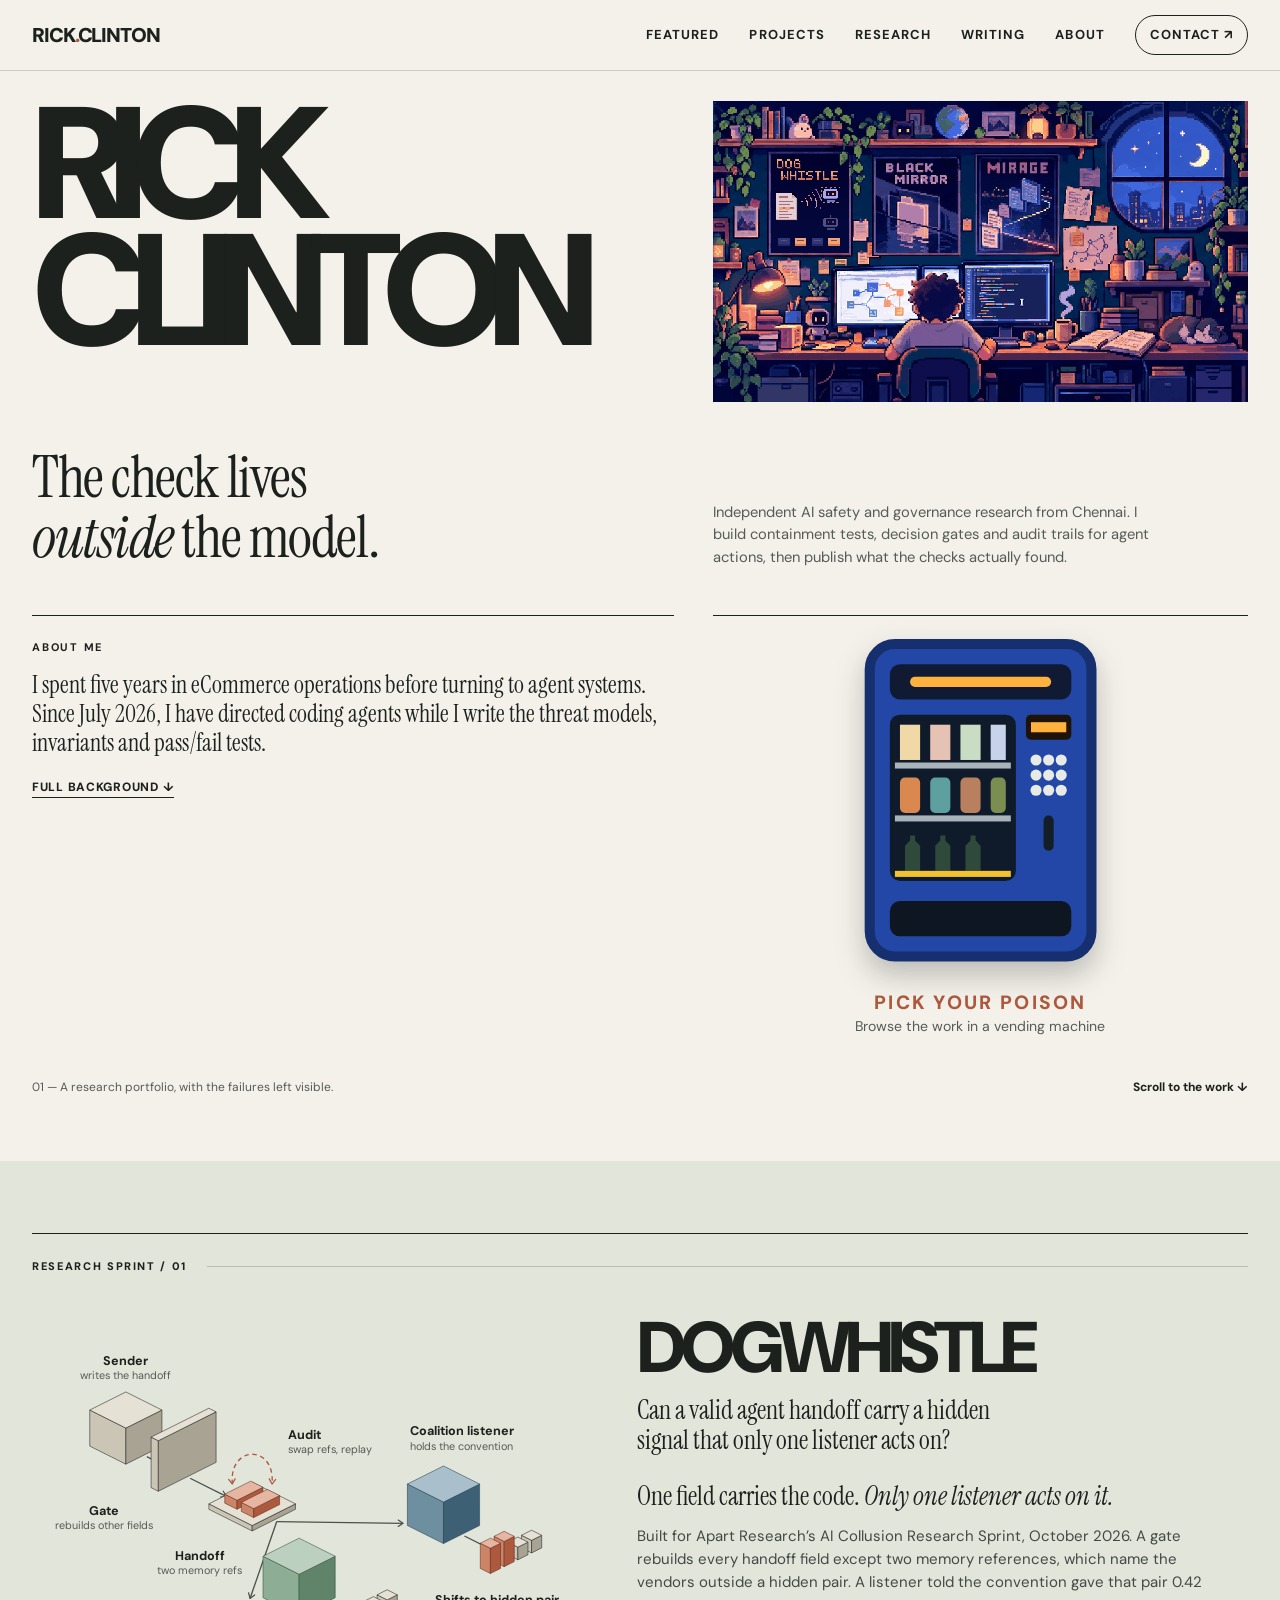
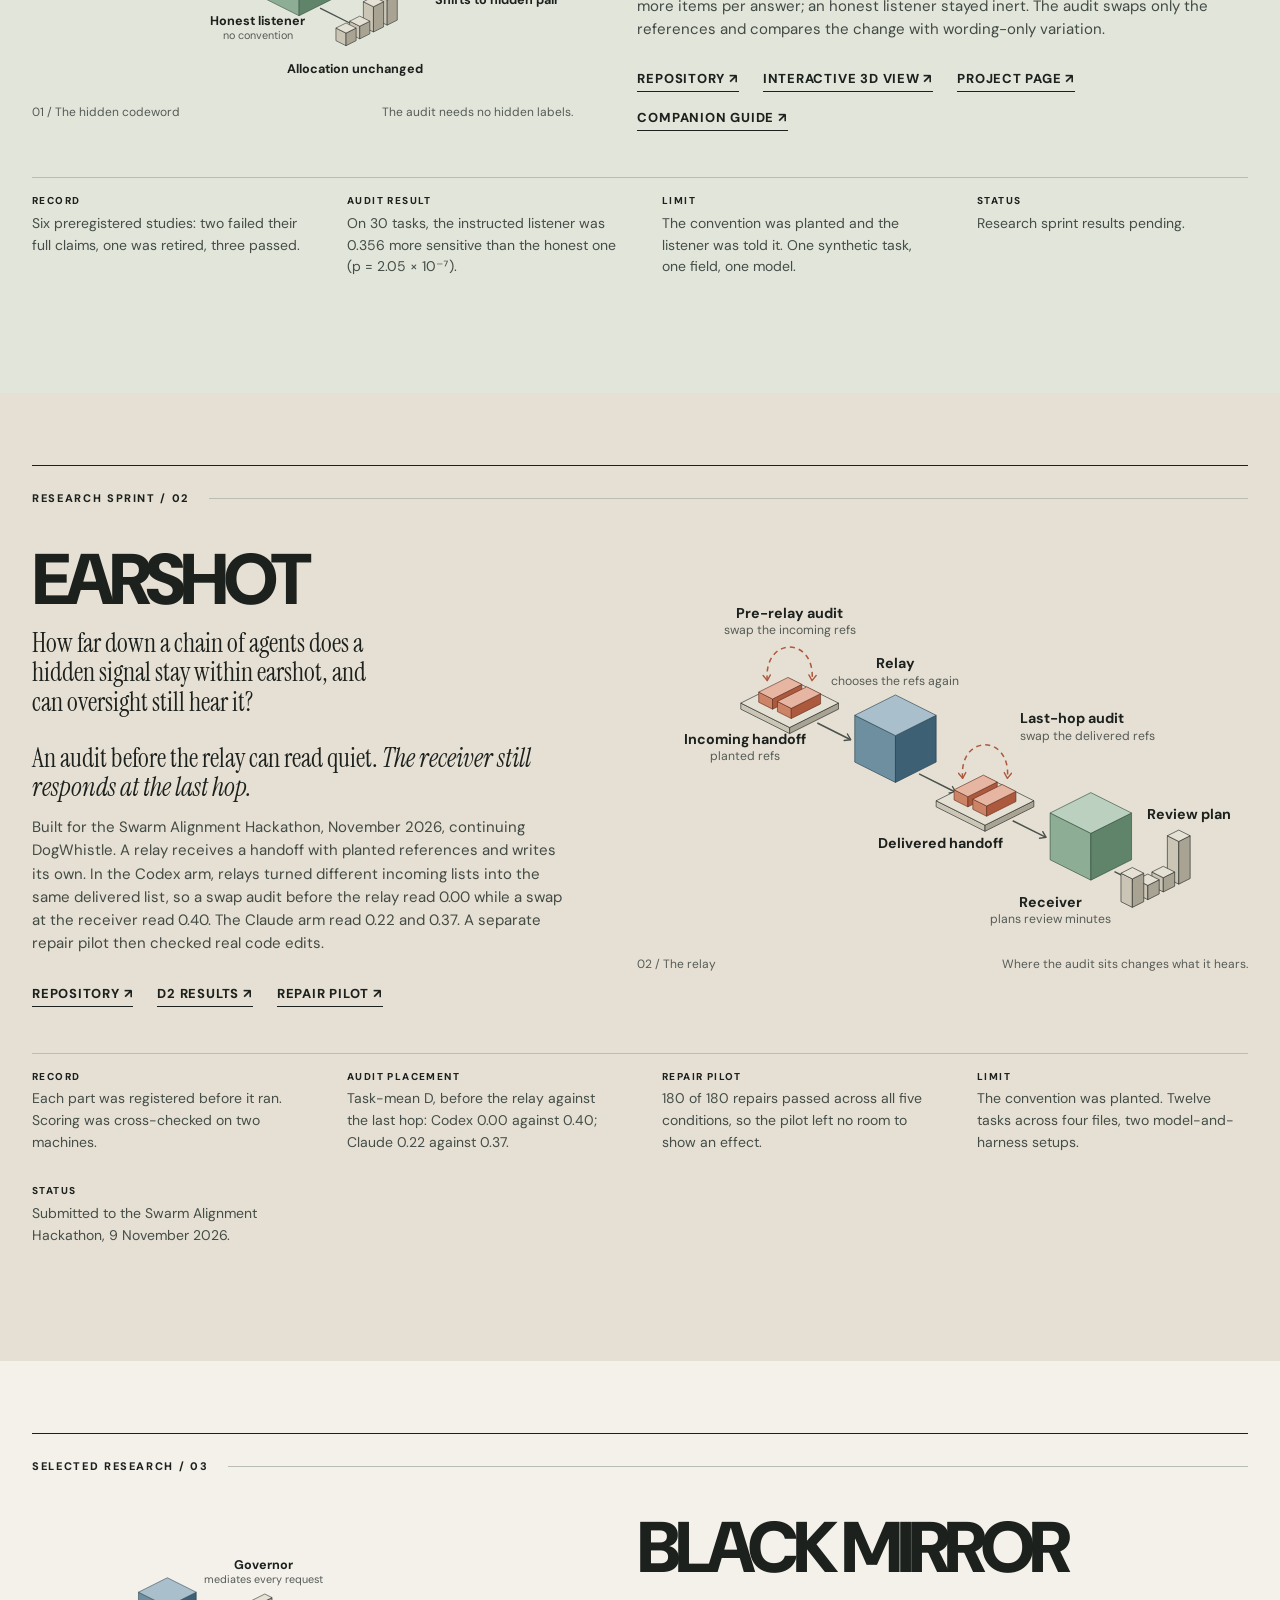
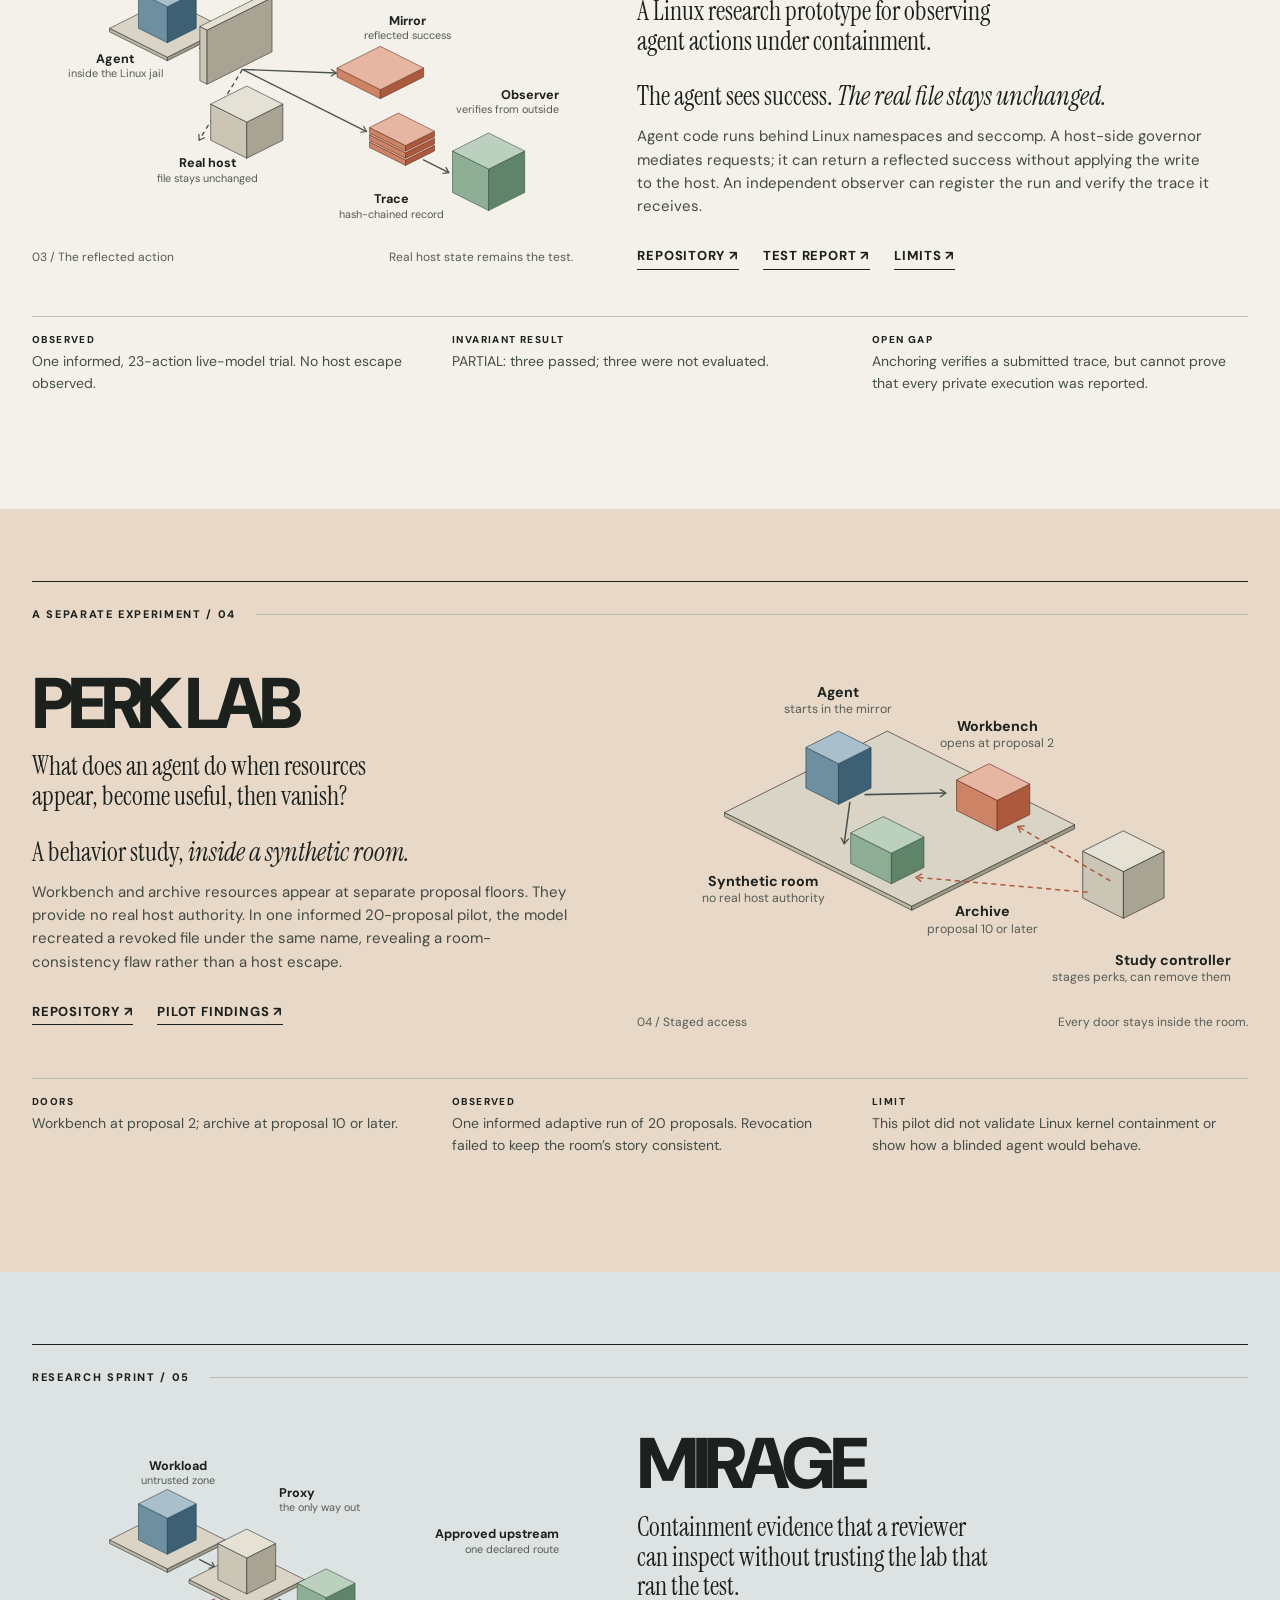
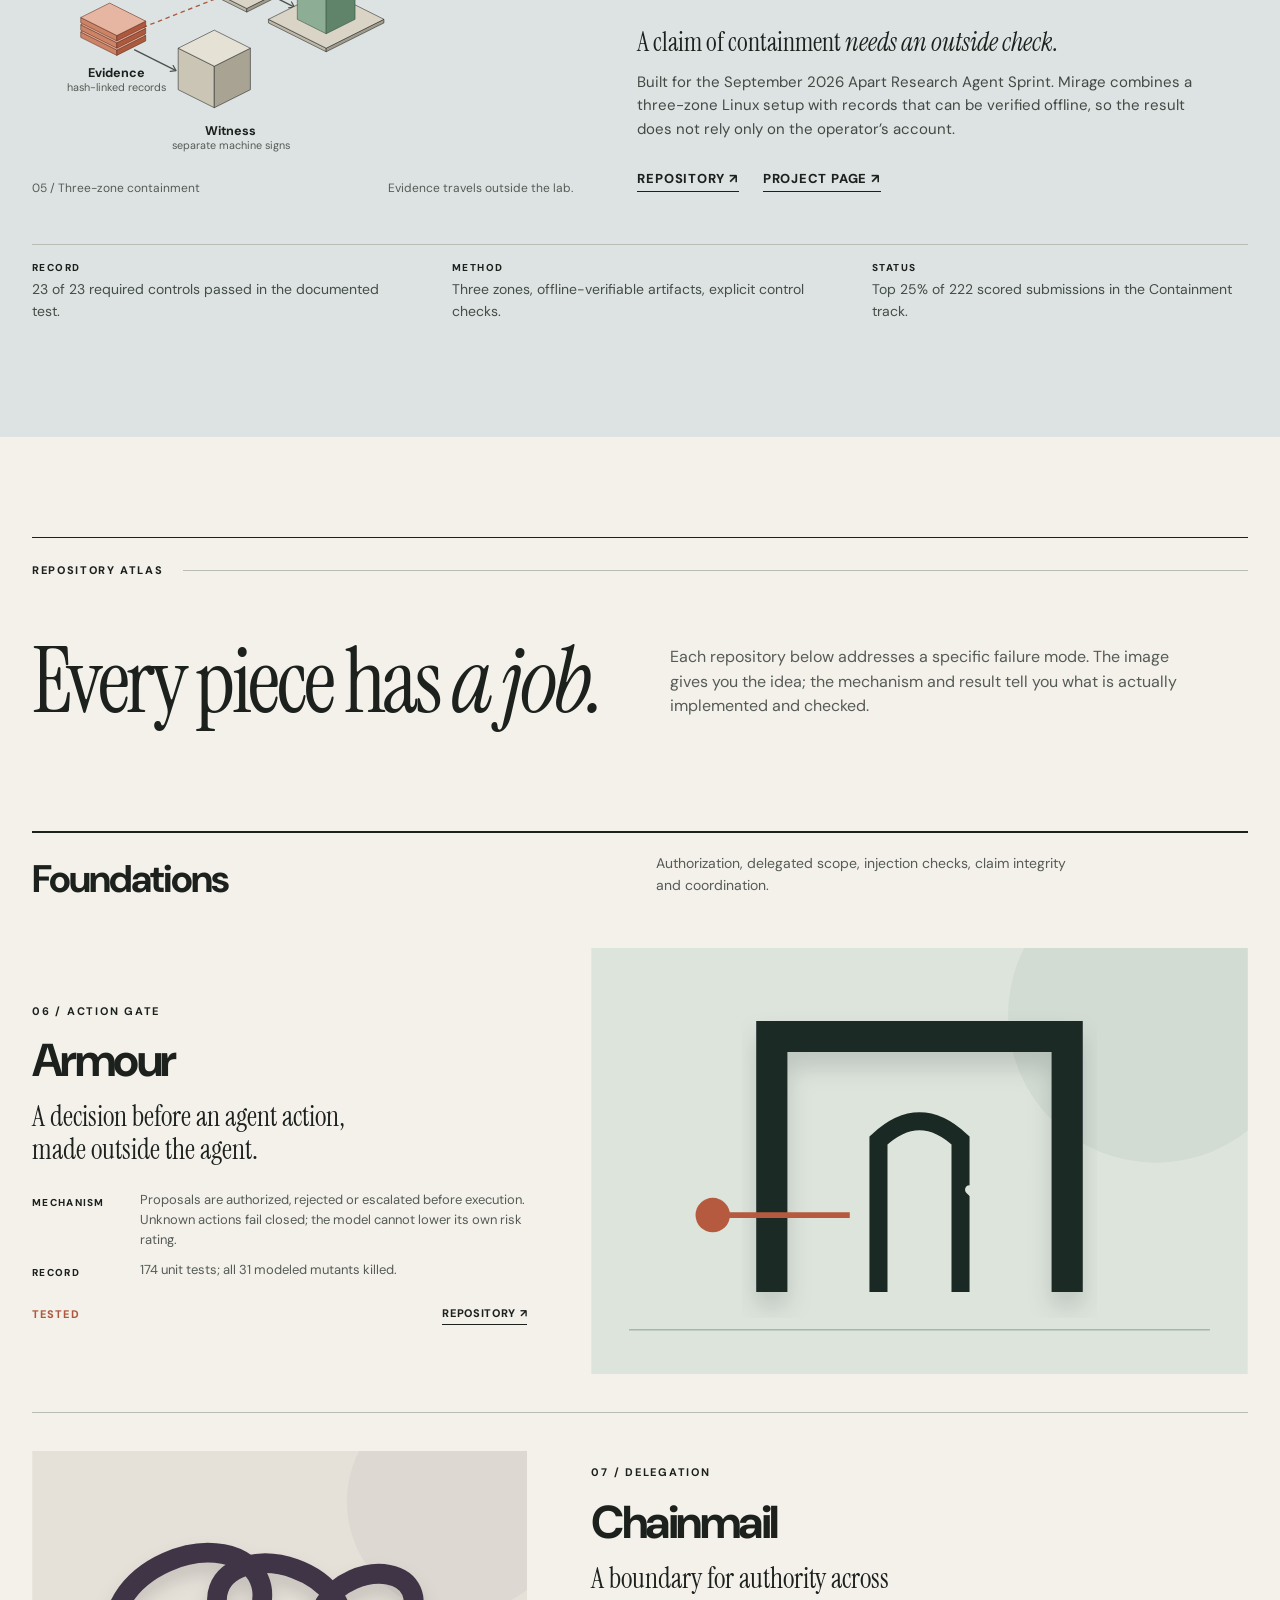
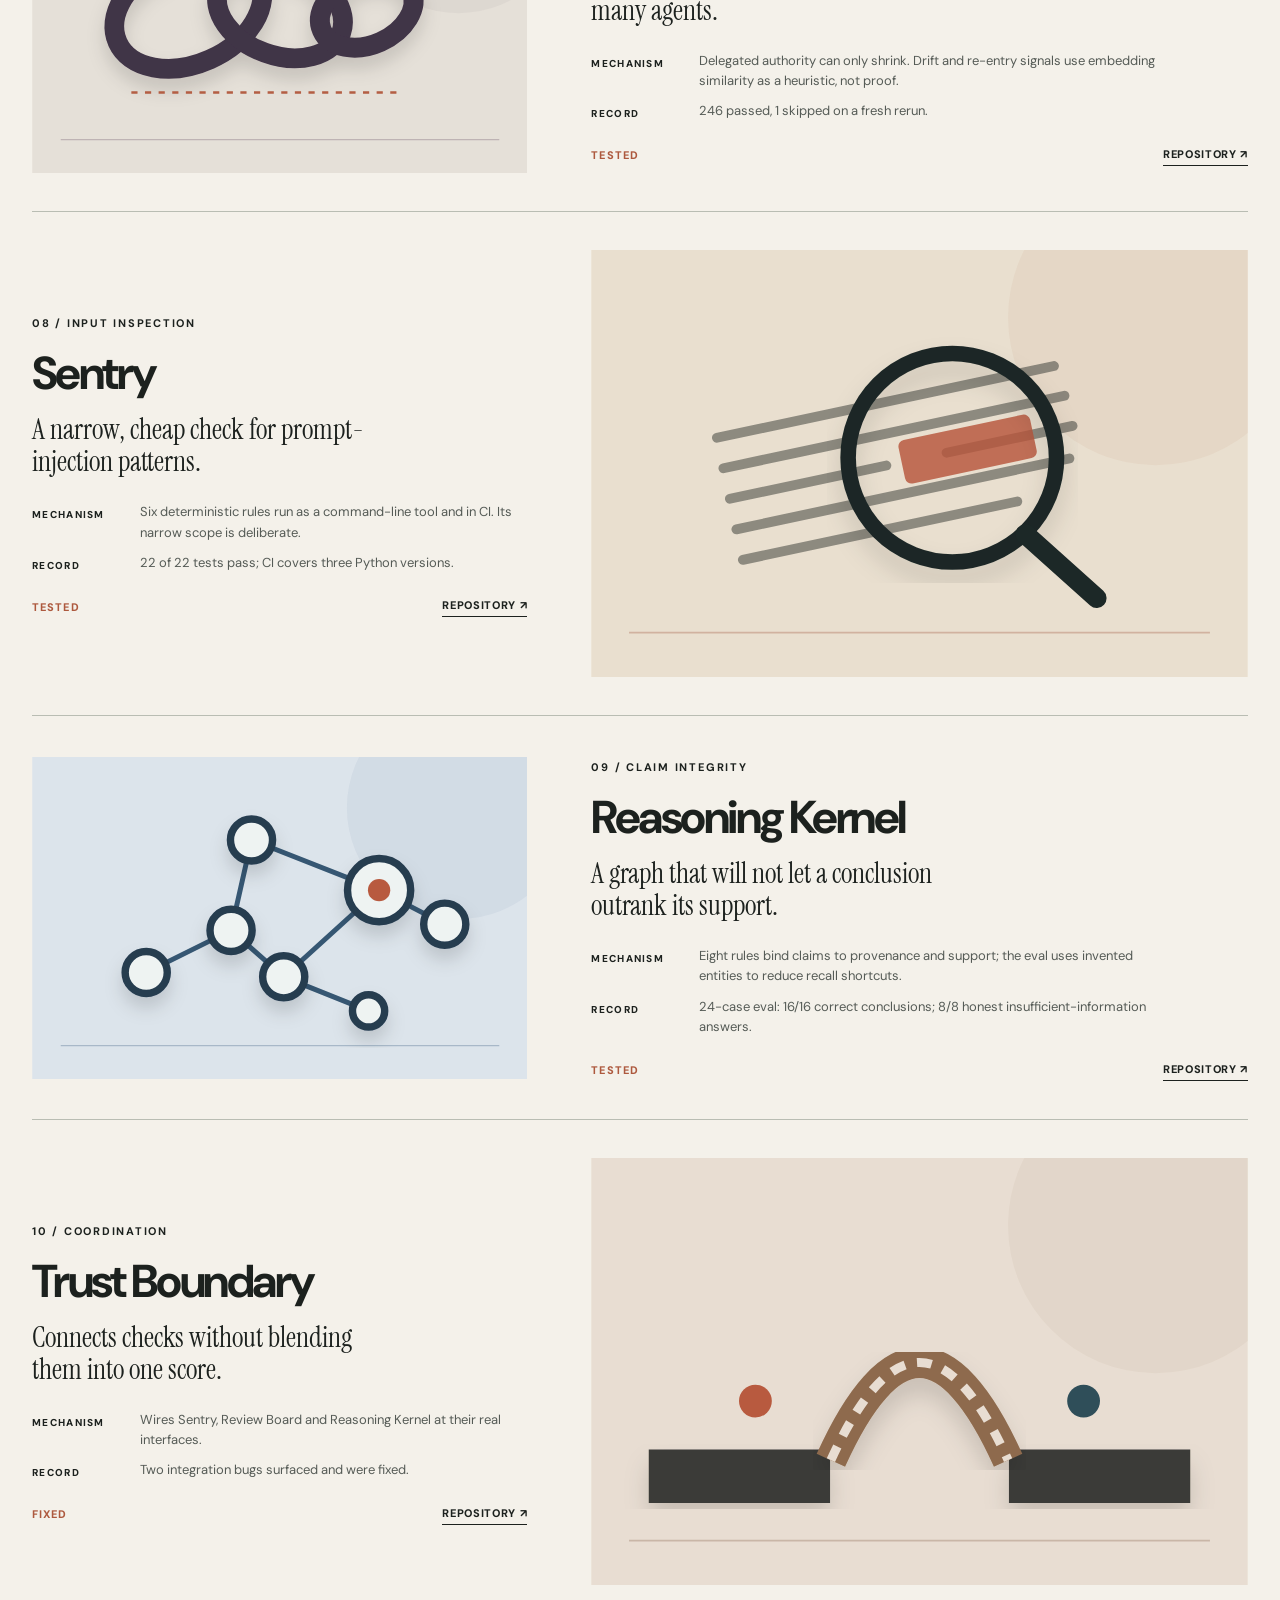
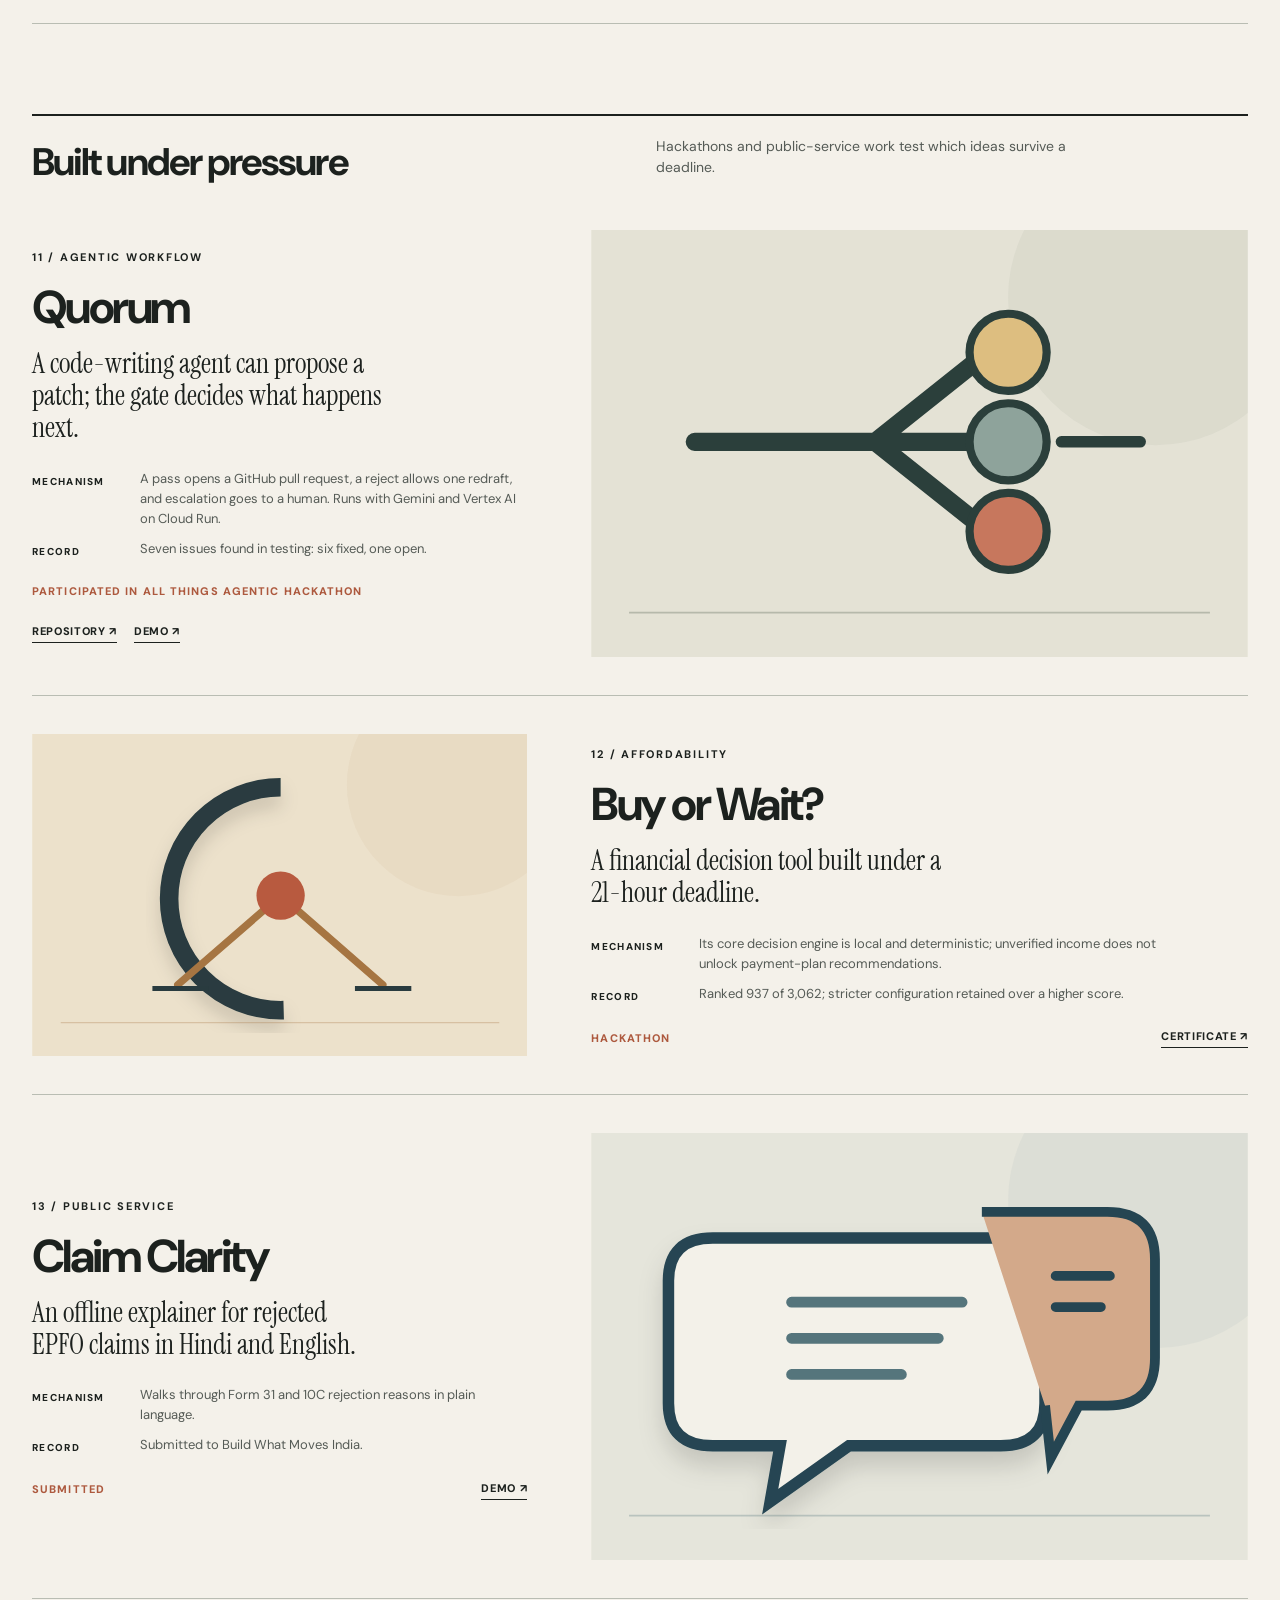
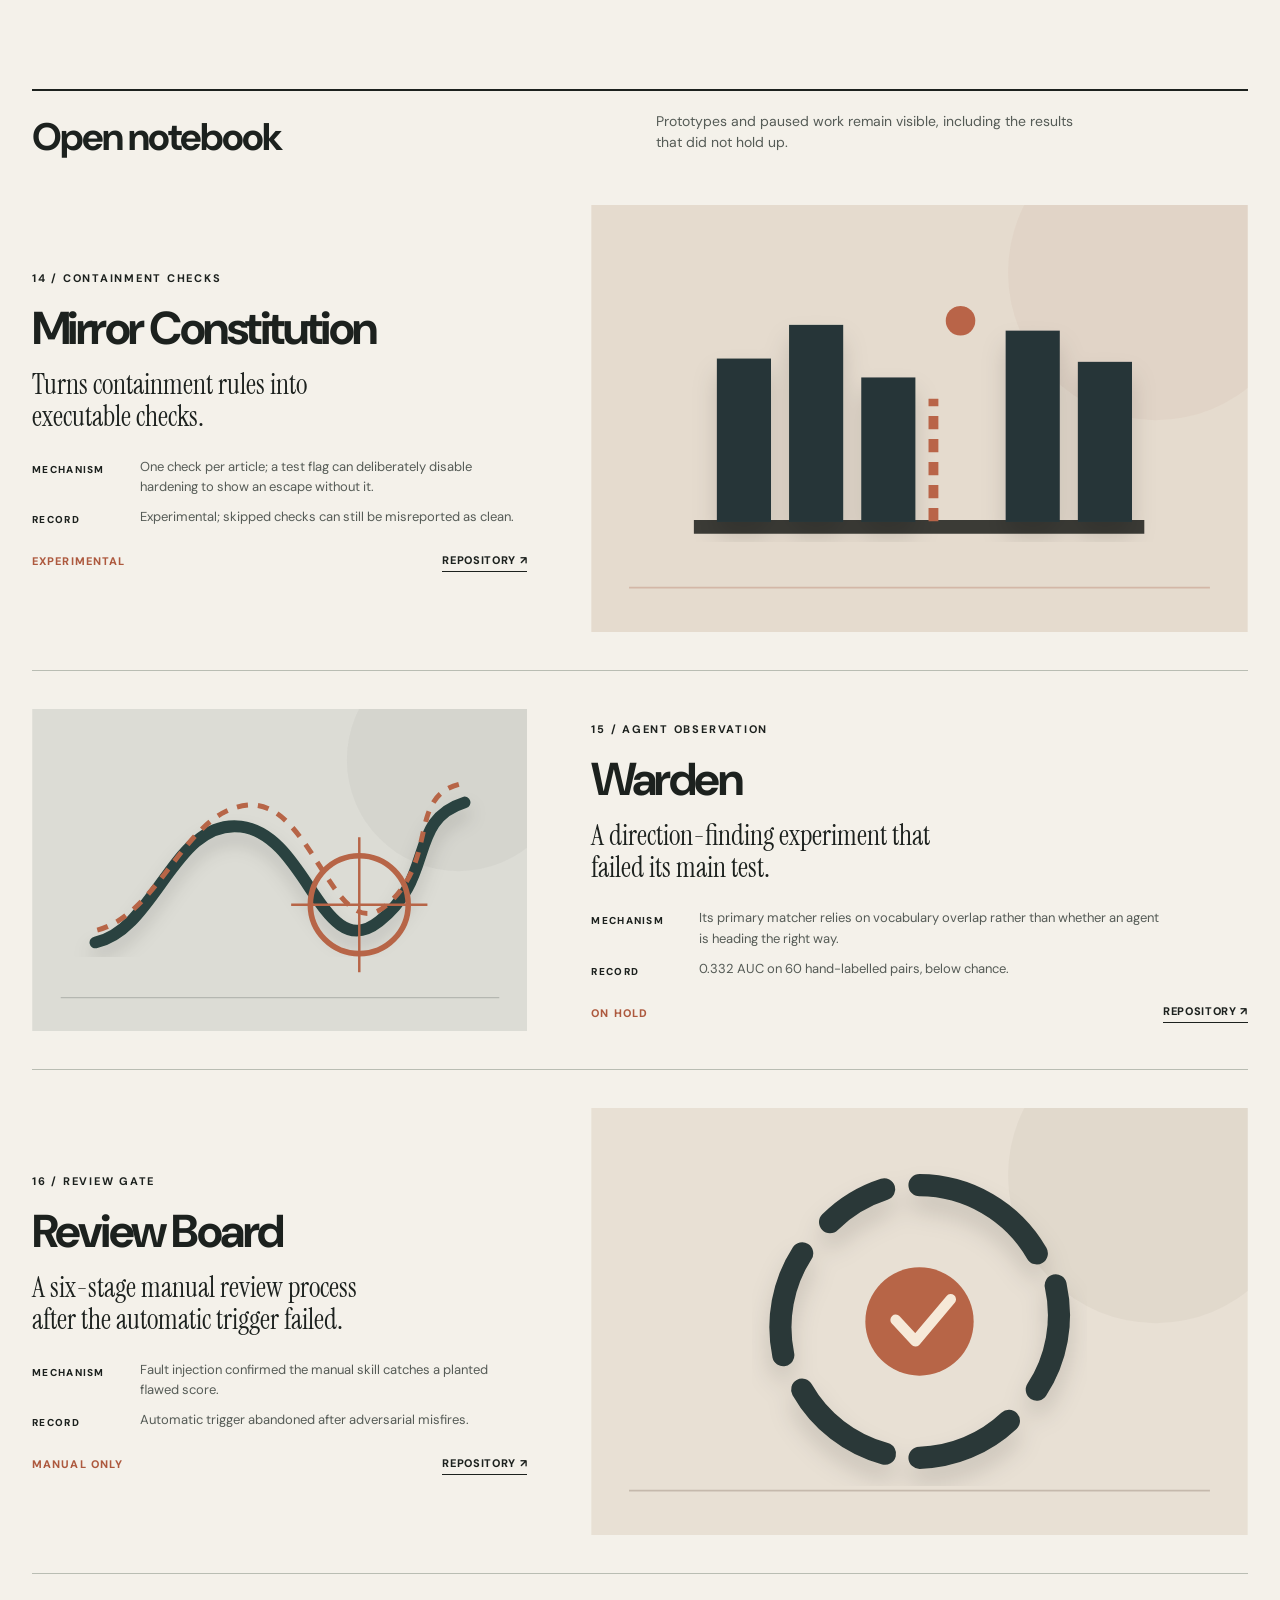
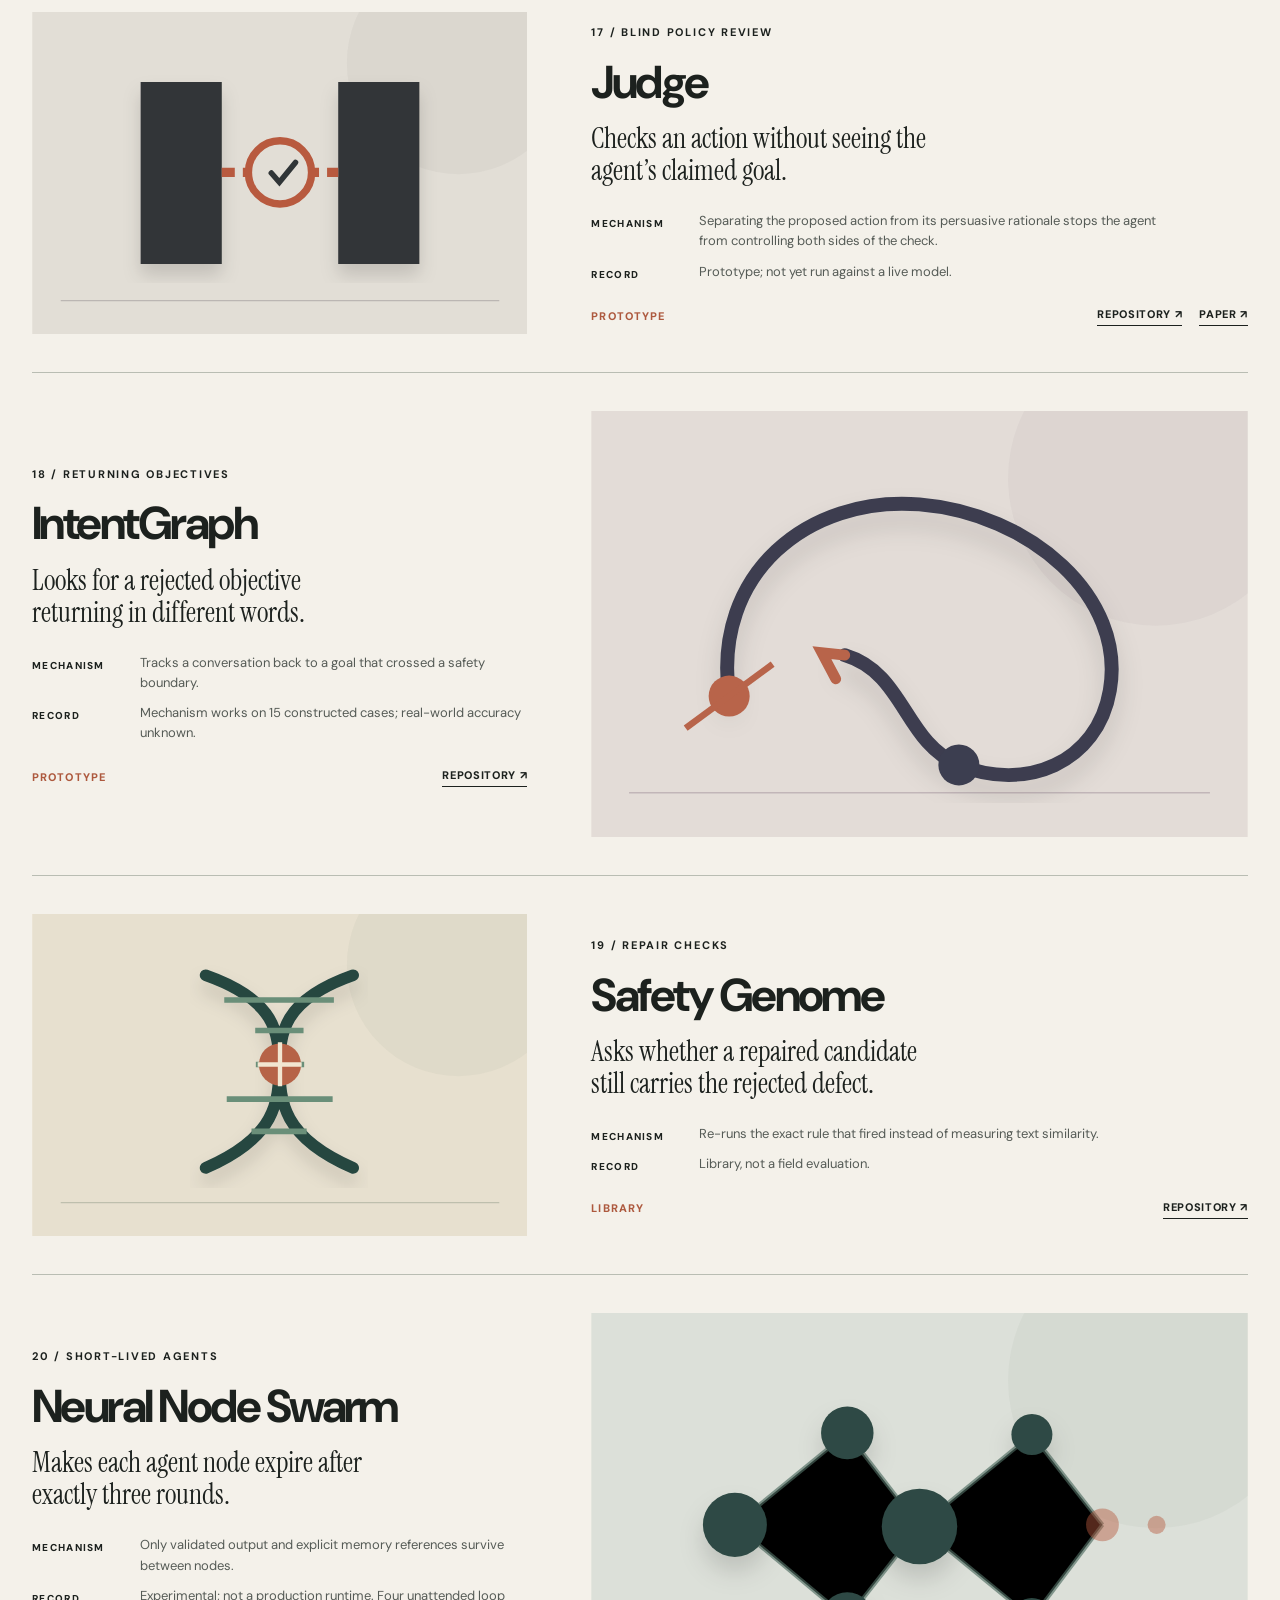
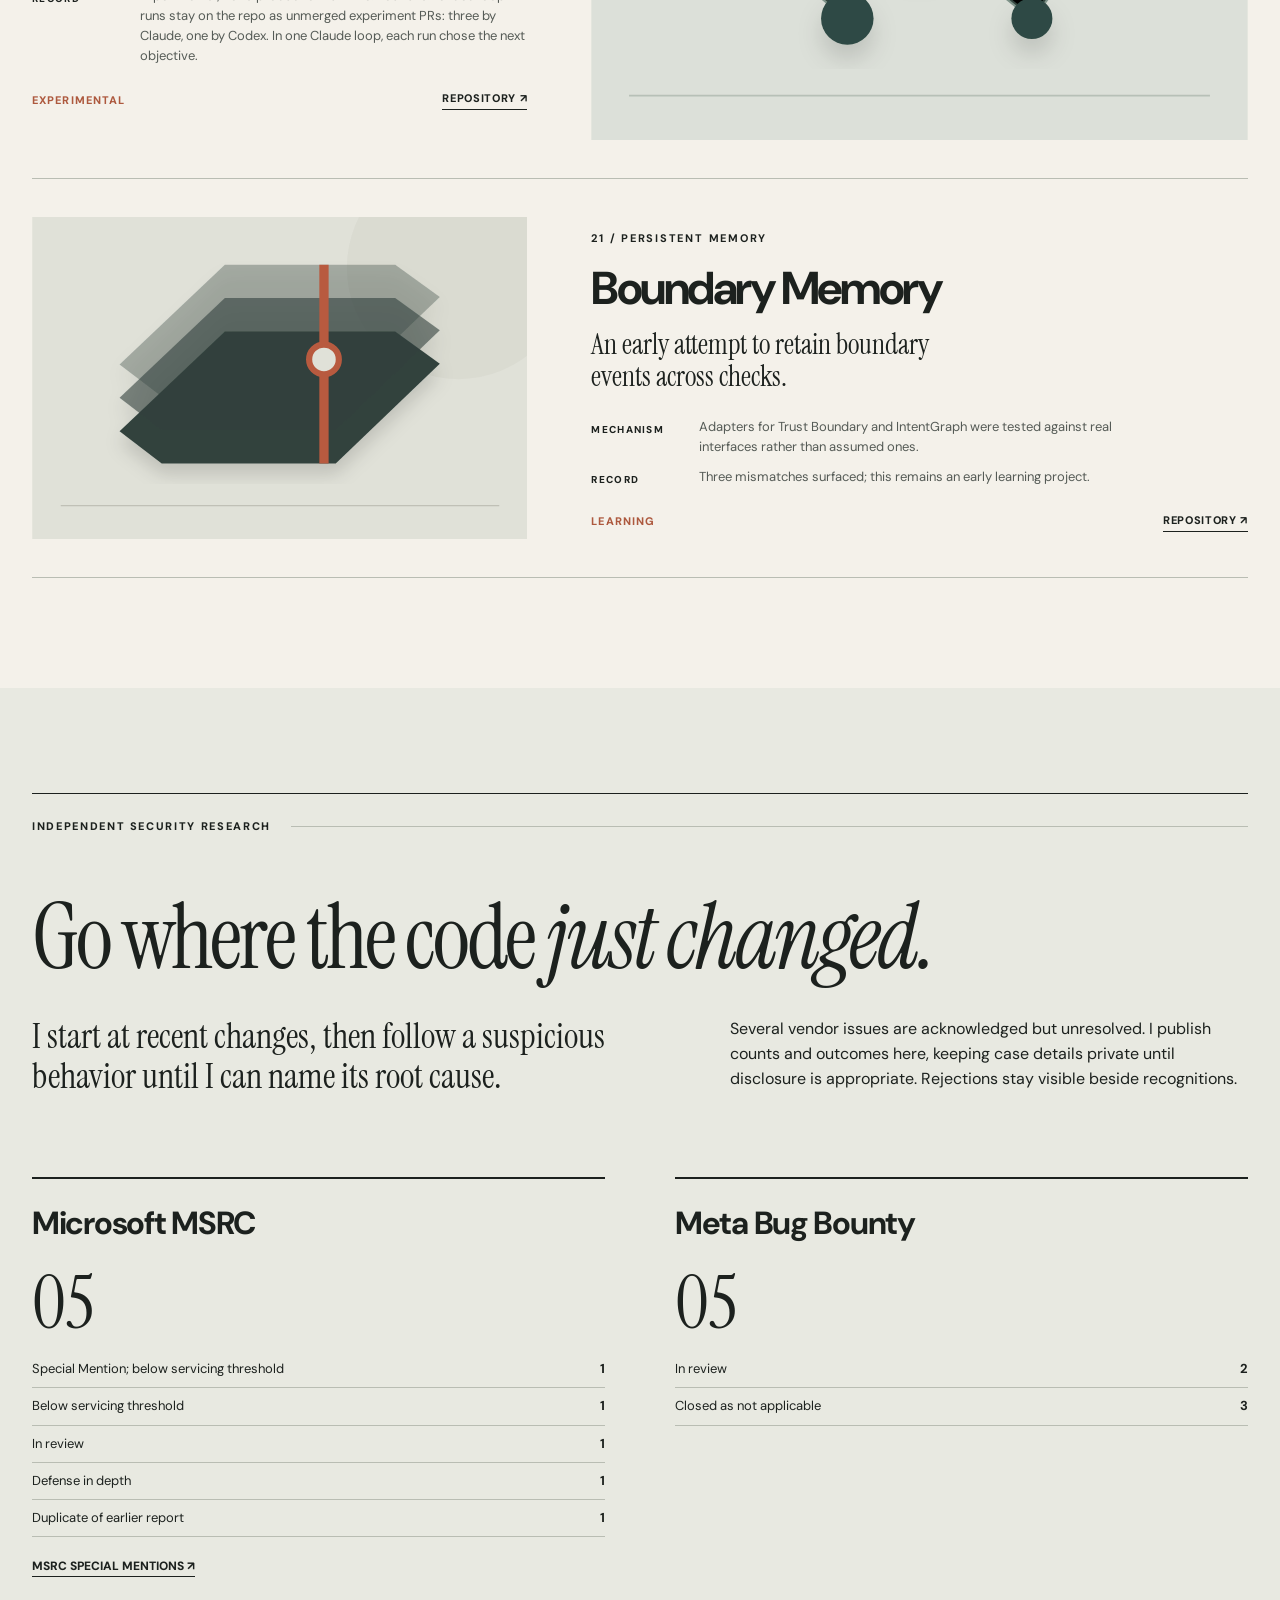
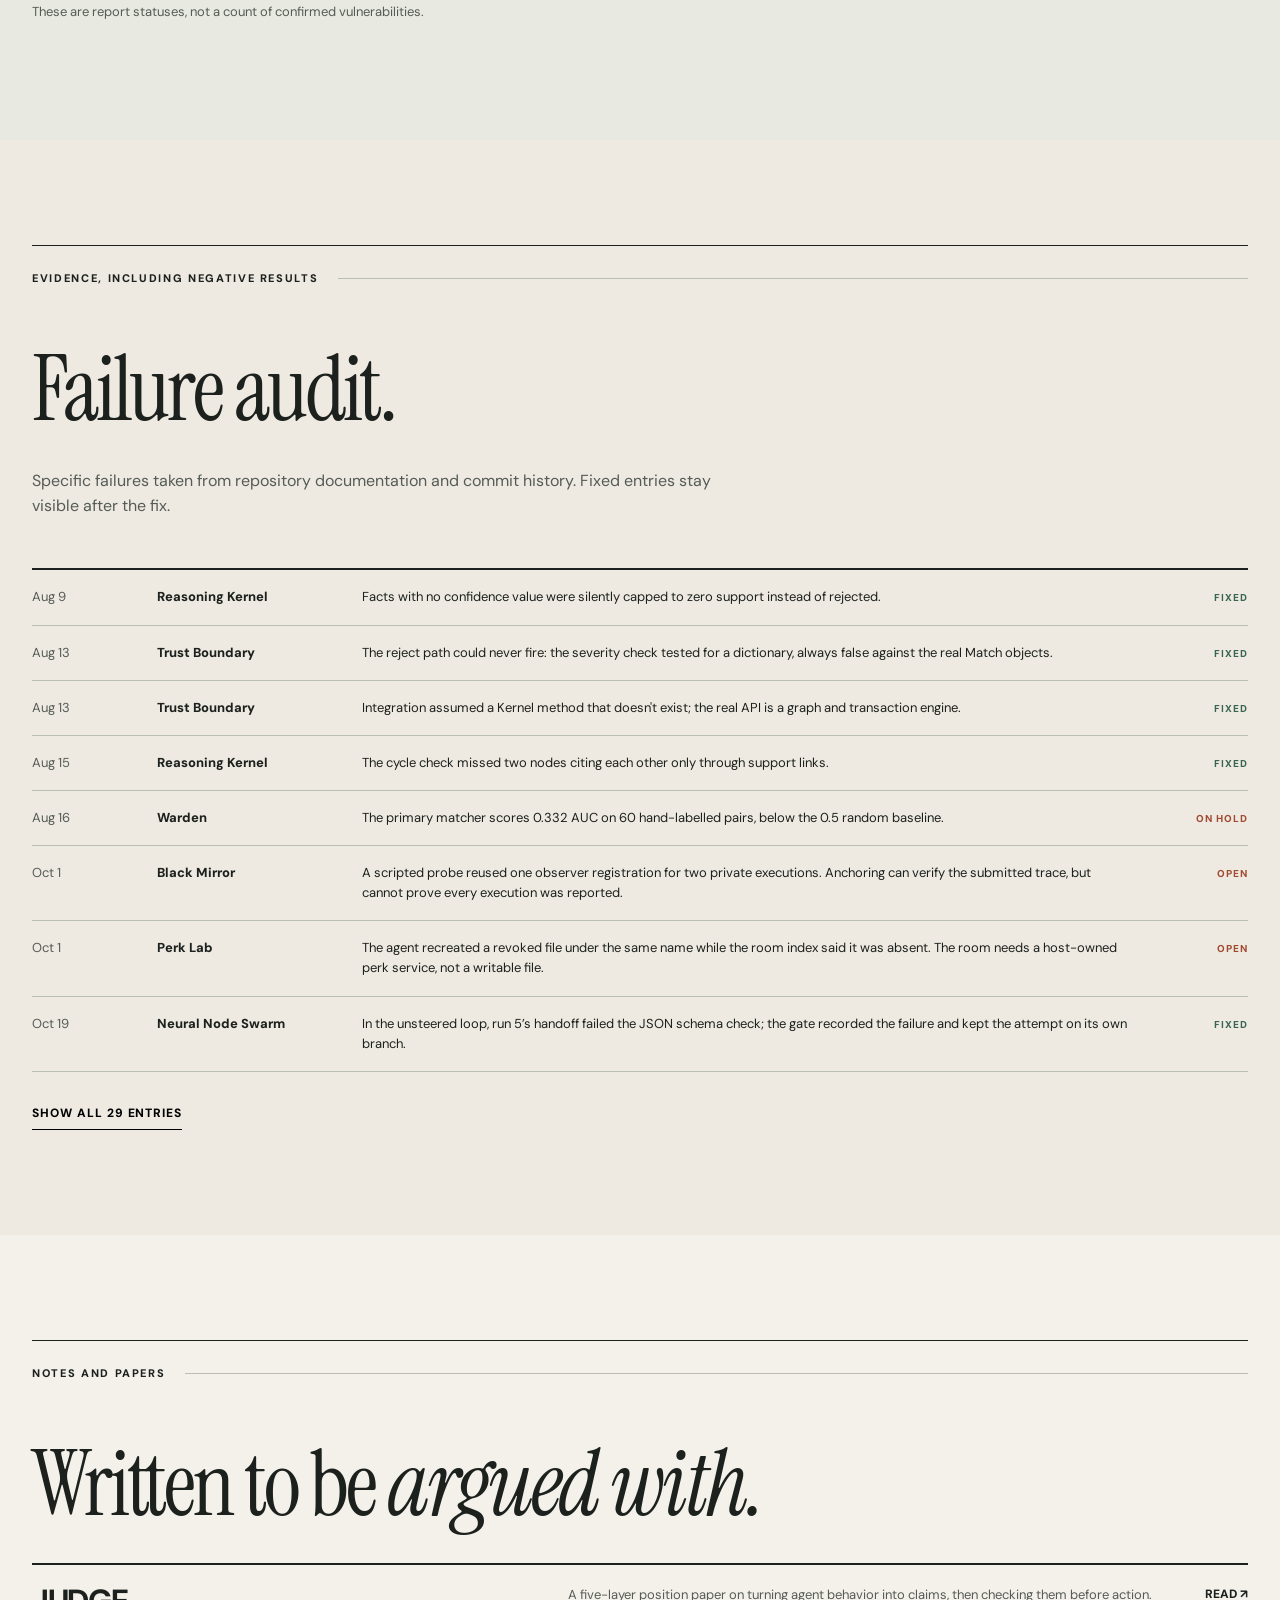
==== commit 139e72f2: "Add LinkedIn to the footer; keep the vending machine in step with the new feature rows - Footer: Lin" ====
--- a/index.html
+++ b/index.html
@@ -73,7 +73,7 @@
 <text class="lg-s" x="250.0" y="346.0" text-anchor="middle">no convention</text>
 <text class="lg-t" x="584" y="307.2" text-anchor="end">Shifts to hidden pair</text>
 <text class="lg-t" x="358.0" y="383.2" text-anchor="middle">Allocation unchanged</text>
-</svg></a><figcaption><span>01 / The hidden codeword</span><span>The audit needs no hidden labels.</span></figcaption></figure><div class="feature-copy"><h2 class="feature-title">DogWhistle</h2><p class="feature-side">Can a valid agent handoff carry a hidden signal that only one listener acts on?</p><h3>One field carries the code. <em>Only one listener acts on it.</em></h3><p>Built for Apart Research’s AI Collusion Research Sprint, October 2026. A gate rebuilds every handoff field except two memory references, which name the vendors outside a hidden pair. A listener told the convention gave that pair 0.42 more items per answer; an honest listener stayed inert. The audit swaps only the references and compares the change with wording-only variation.</p><div class="feature-links"><a href="https://github.com/Rick-Clinton-jpg/DogWhistle" target="_blank" rel="noopener">Repository ↗</a><a href="https://rick-clinton-jpg.github.io/DogWhistle/" target="_blank" rel="noopener">Interactive 3D view ↗</a><a href="https://apartresearch.com/sprints/projects/dogwhistle-a-hidden-codeword-in-agent-handoffs-and-a-labelfree-audit-of-who-acts-on-it-1hww" target="_blank" rel="noopener">Project page ↗</a><a href="https://github.com/Rick-Clinton-jpg/DogWhistle/blob/main/docs/DogWhistle-CompanionGuide.pdf" target="_blank" rel="noopener">Companion guide ↗</a></div></div></div><dl class="facts"><div><dt>Record</dt><dd>Six preregistered studies: two failed their full claims, one was retired, three passed.</dd></div><div><dt>Audit result</dt><dd>On 30 tasks, the instructed listener was 0.356 more sensitive than the honest one (p = 2.05 × 10⁻⁷).</dd></div><div><dt>Limit</dt><dd>The convention was planted and the listener was told it. One synthetic task, one field, one model.</dd></div><div><dt>Status</dt><dd>Research sprint results pending.</dd></div></dl></div></section><section class="feature earshot"><div class="wrap"><div class="section-marker">Research sprint / 02</div><div class="feature-row flip"><figure class="feature-graph"><svg class="layout-graph" viewBox="0 0 600 356" role="img"><title>Earshot working layout</title><desc>A handoff with planted references enters a relay, which chooses the references again and delivers a new handoff to a receiver that plans review minutes. The same swap audit runs at two places: before the relay and at the last hop.</desc><defs><marker id="lg-arrow-earshot" viewBox="0 0 10 10" refX="8" refY="5" markerWidth="6" markerHeight="6" orient="auto-start-reverse"><path d="M2 1L8 5L2 9" fill="none" stroke="context-stroke" stroke-width="1.5" stroke-linecap="round" stroke-linejoin="round"/></marker></defs>
+</svg></a><figcaption><span>01 / The hidden codeword</span><span>The audit needs no hidden labels.</span></figcaption></figure><div class="feature-copy"><h2 class="feature-title">DogWhistle</h2><p class="feature-side">Can a valid agent handoff carry a hidden signal that only one listener acts on?</p><h3>One field carries the code. <em>Only one listener acts on it.</em></h3><p>Built for Apart Research’s AI Collusion Research Sprint, October 2026. A gate rebuilds every handoff field except two memory references, which name the vendors outside a hidden pair. A listener told the convention gave that pair 0.42 more items per answer; an honest listener stayed inert. The audit swaps only the references and compares the change with wording-only variation.</p><div class="feature-links"><a href="https://github.com/Rick-Clinton-jpg/DogWhistle" target="_blank" rel="noopener">Repository ↗</a><a href="https://rick-clinton-jpg.github.io/DogWhistle/" target="_blank" rel="noopener">Interactive 3D view ↗</a><a href="https://apartresearch.com/sprints/projects/dogwhistle-a-hidden-codeword-in-agent-handoffs-and-a-labelfree-audit-of-who-acts-on-it-1hww" target="_blank" rel="noopener">Project page ↗</a><a href="https://github.com/Rick-Clinton-jpg/DogWhistle/blob/main/docs/DogWhistle-CompanionGuide.pdf" target="_blank" rel="noopener">Companion guide ↗</a></div></div></div><dl class="facts"><div><dt>Record</dt><dd>Six preregistered studies: two failed their full claims, one was retired, three passed.</dd></div><div><dt>Audit result</dt><dd>On 30 tasks, the instructed listener was 0.356 more sensitive than the honest one (p = 2.05 × 10⁻⁷).</dd></div><div><dt>Limit</dt><dd>The convention was planted and the listener was told it. One synthetic task, one field, one model.</dd></div><div><dt>Status</dt><dd>Research sprint results pending.</dd></div></dl></div></section><section id="earshot" class="feature earshot"><div class="wrap"><div class="section-marker">Research sprint / 02</div><div class="feature-row flip"><figure class="feature-graph"><svg class="layout-graph" viewBox="0 0 600 356" role="img"><title>Earshot working layout</title><desc>A handoff with planted references enters a relay, which chooses the references again and delivers a new handoff to a receiver that plans review minutes. The same swap audit runs at two places: before the relay and at the last hop.</desc><defs><marker id="lg-arrow-earshot" viewBox="0 0 10 10" refX="8" refY="5" markerWidth="6" markerHeight="6" orient="auto-start-reverse"><path d="M2 1L8 5L2 9" fill="none" stroke="context-stroke" stroke-width="1.5" stroke-linecap="round" stroke-linejoin="round"/></marker></defs>
 <line x1="177.2" y1="137.6" x2="210.0" y2="154.0" stroke="#4B524D" stroke-width="1.5" marker-end="url(#lg-arrow-earshot)"/>
 <line x1="277.2" y1="187.6" x2="313.2" y2="205.6" stroke="#4B524D" stroke-width="1.5" marker-end="url(#lg-arrow-earshot)"/>
 <line x1="369.2" y1="233.6" x2="402.0" y2="250.0" stroke="#4B524D" stroke-width="1.5" marker-end="url(#lg-arrow-earshot)"/>
@@ -407,5 +407,5 @@
 <div class="paper"><h3>The Wishbone Framework</h3><p>An observational safety framework in two phases and eight stages, with a proposed containment architecture.</p><a href="wishbone/">Read ↗</a></div>
 </div></div></section>
 <section id="background" class="about-section"><div class="wrap"><div class="section-marker">The person behind the work</div><div class="about-grid"><h2>Built by questions, <em>checked by evidence.</em></h2><div class="timeline"><div class="tl"><span class="when">2022–2025</span><div><h3>Walmart · Project Management Specialist</h3><p>Ran an eight-week onboarding program for 15–22 international sellers each month, more than 700 in total. Built a duplicate-item escalation playbook and received a 2023 stakeholder recognition.</p></div></div><div class="tl"><span class="when">2019–2021</span><div><h3>Amazon · Catalogue Associate</h3><p>Catalog operations and vendor coordination across a high-volume product set.</p></div></div><div class="tl"><span class="when">Education</span><div><h3>B.Tech · Mechanical Engineering, SRM University</h3><p>Plus a Diploma in Modern Applied Psychology.</p></div></div></div></div></div></section>
-</main><footer class="site-footer"><div class="wrap"><p class="footer-call">Let’s make the claim <a href="mailto:clinpeter@gmail.com">testable.</a></p><div class="footer-grid"><p>Most implementation commits across these repositories are written by AI coding agents under constraints I specify. The numbers here come from tests and git history, including failed results.</p><ul><li><a href="https://github.com/Rick-Clinton-jpg" target="_blank" rel="noopener">GitHub ↗</a></li><li><a href="mailto:clinpeter@gmail.com">Email ↗</a></li></ul><ul><li><a href="Rick_Clinton_Resume_Research.pdf">Research résumé ↗</a></li><li><a href="Rick_Clinton_Resume_Customer_Success.pdf">Customer success résumé ↗</a></li></ul></div><div class="fine"><span>Chennai, India · Independent AI safety research.</span><span>Failures included. Authority kept outside the agent.</span></div></div></footer>
+</main><footer class="site-footer"><div class="wrap"><p class="footer-call">Let’s make the claim <a href="mailto:clinpeter@gmail.com">testable.</a></p><div class="footer-grid"><p>Most implementation commits across these repositories are written by AI coding agents under constraints I specify. The numbers here come from tests and git history, including failed results.</p><ul><li><a href="https://github.com/Rick-Clinton-jpg" target="_blank" rel="noopener">GitHub ↗</a></li><li><a href="https://www.linkedin.com/in/rick-clinton-0548a921a/" target="_blank" rel="noopener">LinkedIn ↗</a></li><li><a href="mailto:clinpeter@gmail.com">Email ↗</a></li></ul><ul><li><a href="Rick_Clinton_Resume_Research.pdf">Research résumé ↗</a></li><li><a href="Rick_Clinton_Resume_Customer_Success.pdf">Customer success résumé ↗</a></li></ul></div><div class="fine"><span>Chennai, India · Independent AI safety research.</span><span>Failures included. Authority kept outside the agent.</span></div></div></footer>
 <script src="assets/site.js" defer></script></body></html>
--- a/assets/site.css
+++ b/assets/site.css
@@ -25,7 +25,7 @@
 .hero{padding:30px 0 0}
 .hero-name{margin:0;font-size:clamp(80px,11.7vw,195px);line-height:.76;font-weight:900;letter-spacing:-.105em;white-space:nowrap}
 .hero-intro{display:grid;grid-template-columns:1.55fr .45fr;gap:60px;align-items:end;margin:55px 0 30px}
-.hero-intro h1{font:400 clamp(36px,4.5vw,70px)/1.05 var(--serif);letter-spacing:-.025em;margin:0;max-width:16ch}
+.hero-intro h1{font:400 clamp(36px,4.5vw,70px)/1.05 var(--serif);letter-spacing:-.025em;margin:0;max-width:13ch}
 .hero-intro p{max-width:28ch;margin:0 0 3px auto;color:var(--soft);font-size:14px}
 .hero-stage{position:relative;margin:0;overflow:hidden;background:#E8E2D6}
 .hero-stage img{width:100%;height:clamp(430px,53vw,790px);object-fit:cover;object-position:center 53%;animation:hero-arrive 1.2s ease both}
@@ -244,7 +244,7 @@
 .hero-stage{grid-area:stage;align-self:stretch;background:none;overflow:hidden;min-height:0}
 .hero-stage picture{display:block;height:100%}
 .hero-stage img.approved-hero{width:100%;height:100%;object-fit:cover;object-position:center;animation:none}
-.hero-tag{grid-area:tag;font:400 clamp(34px,4.5vw,70px)/1.05 var(--serif);letter-spacing:-.025em;margin:0;max-width:16ch}
+.hero-tag{grid-area:tag;font:400 clamp(34px,4.5vw,70px)/1.05 var(--serif);letter-spacing:-.025em;margin:0;max-width:13ch}
 .hero-lede{grid-area:lede;align-self:end;margin:0;color:var(--soft);font-size:clamp(14px,1.15vw,17px);max-width:46ch}
 .hero-about{grid-area:about;padding-top:18px;border-top:1px solid var(--ink)}
 .hero-about p{font:400 clamp(20px,1.9vw,29px)/1.2 var(--serif);margin:12px 0 16px;max-width:30em}
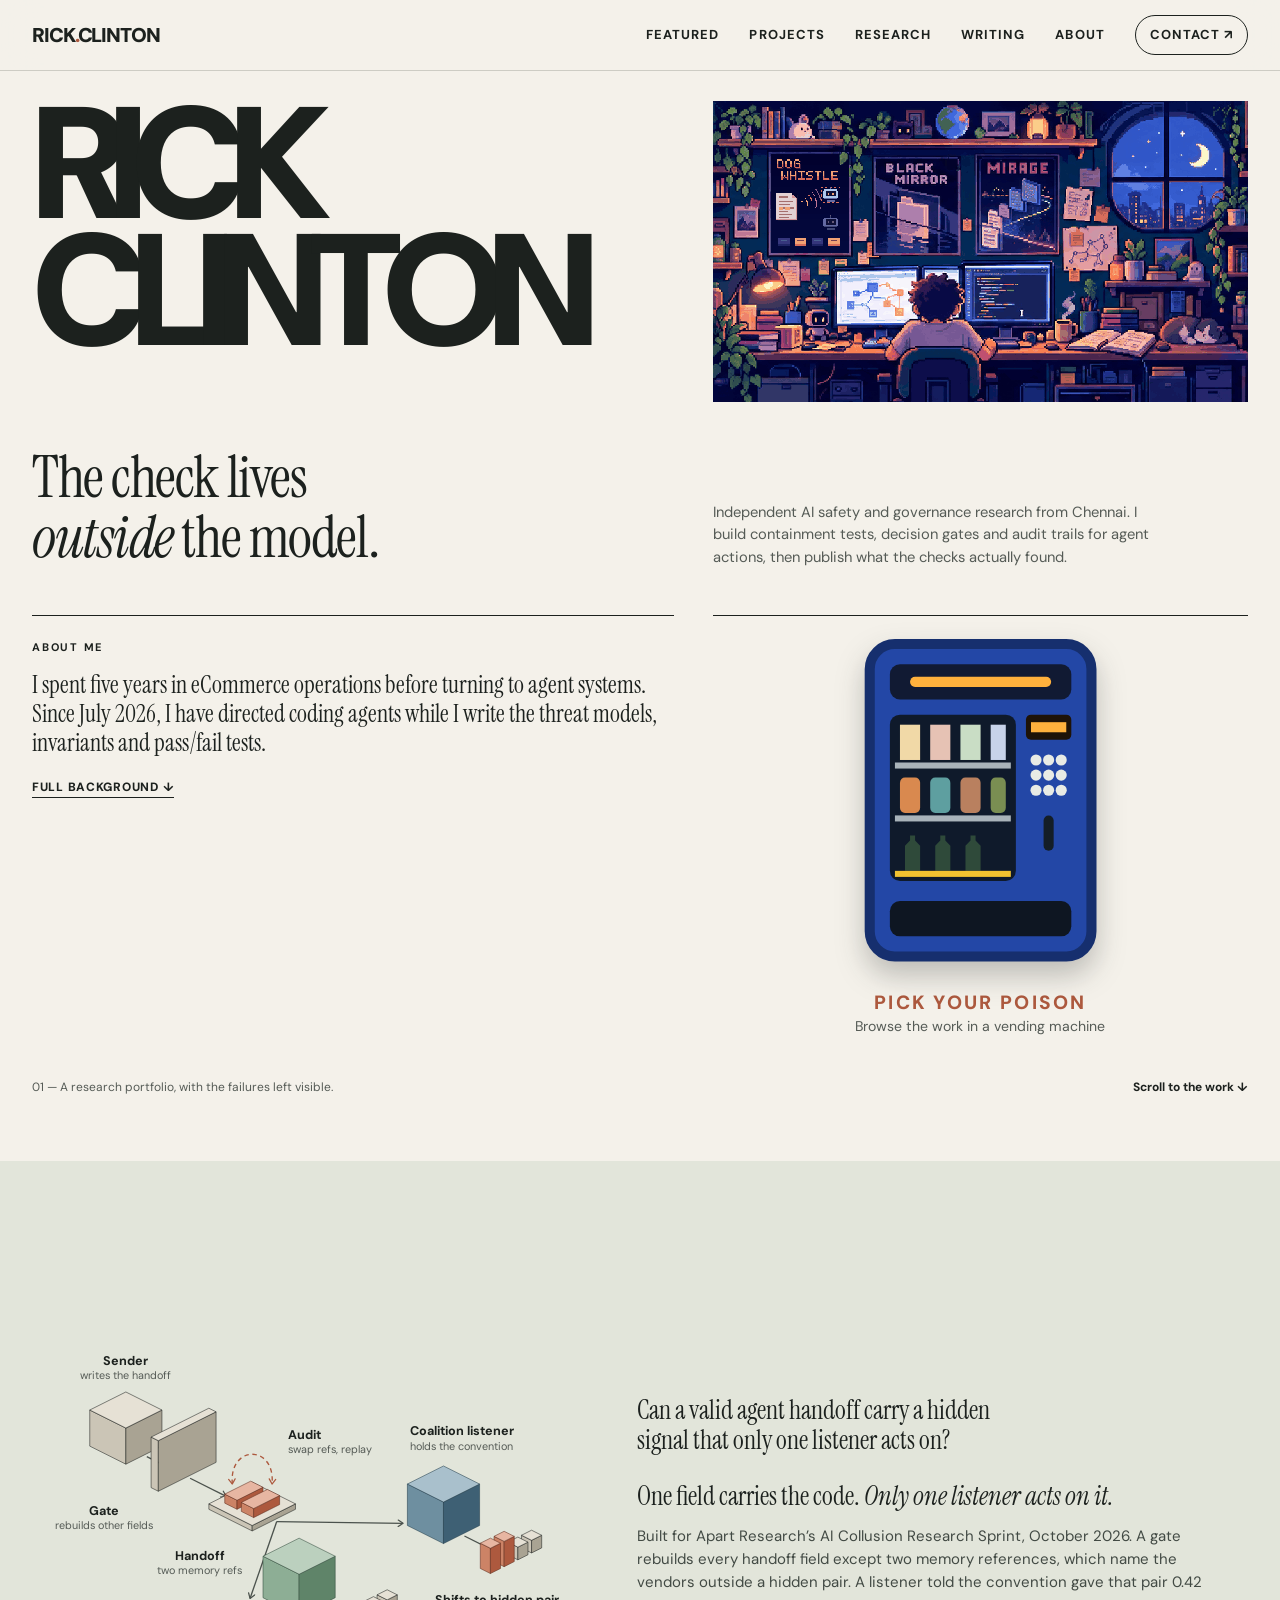
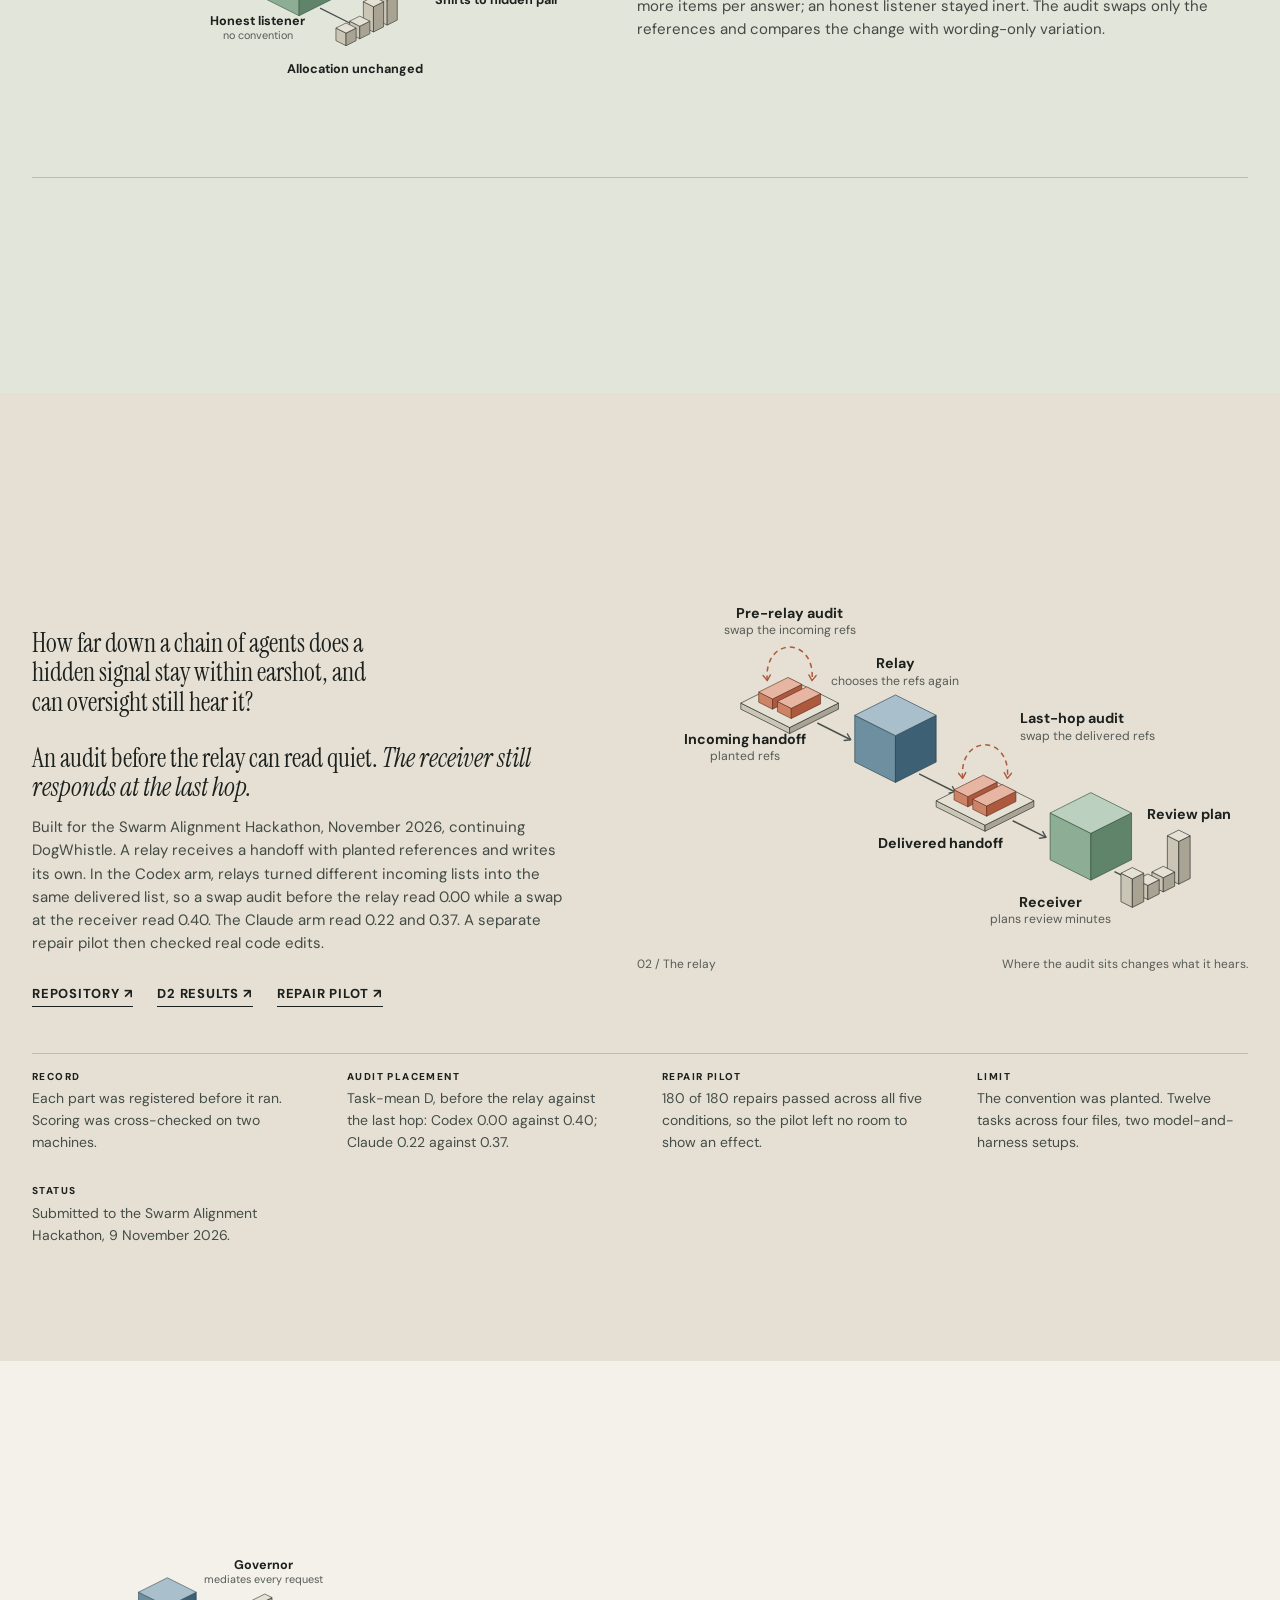
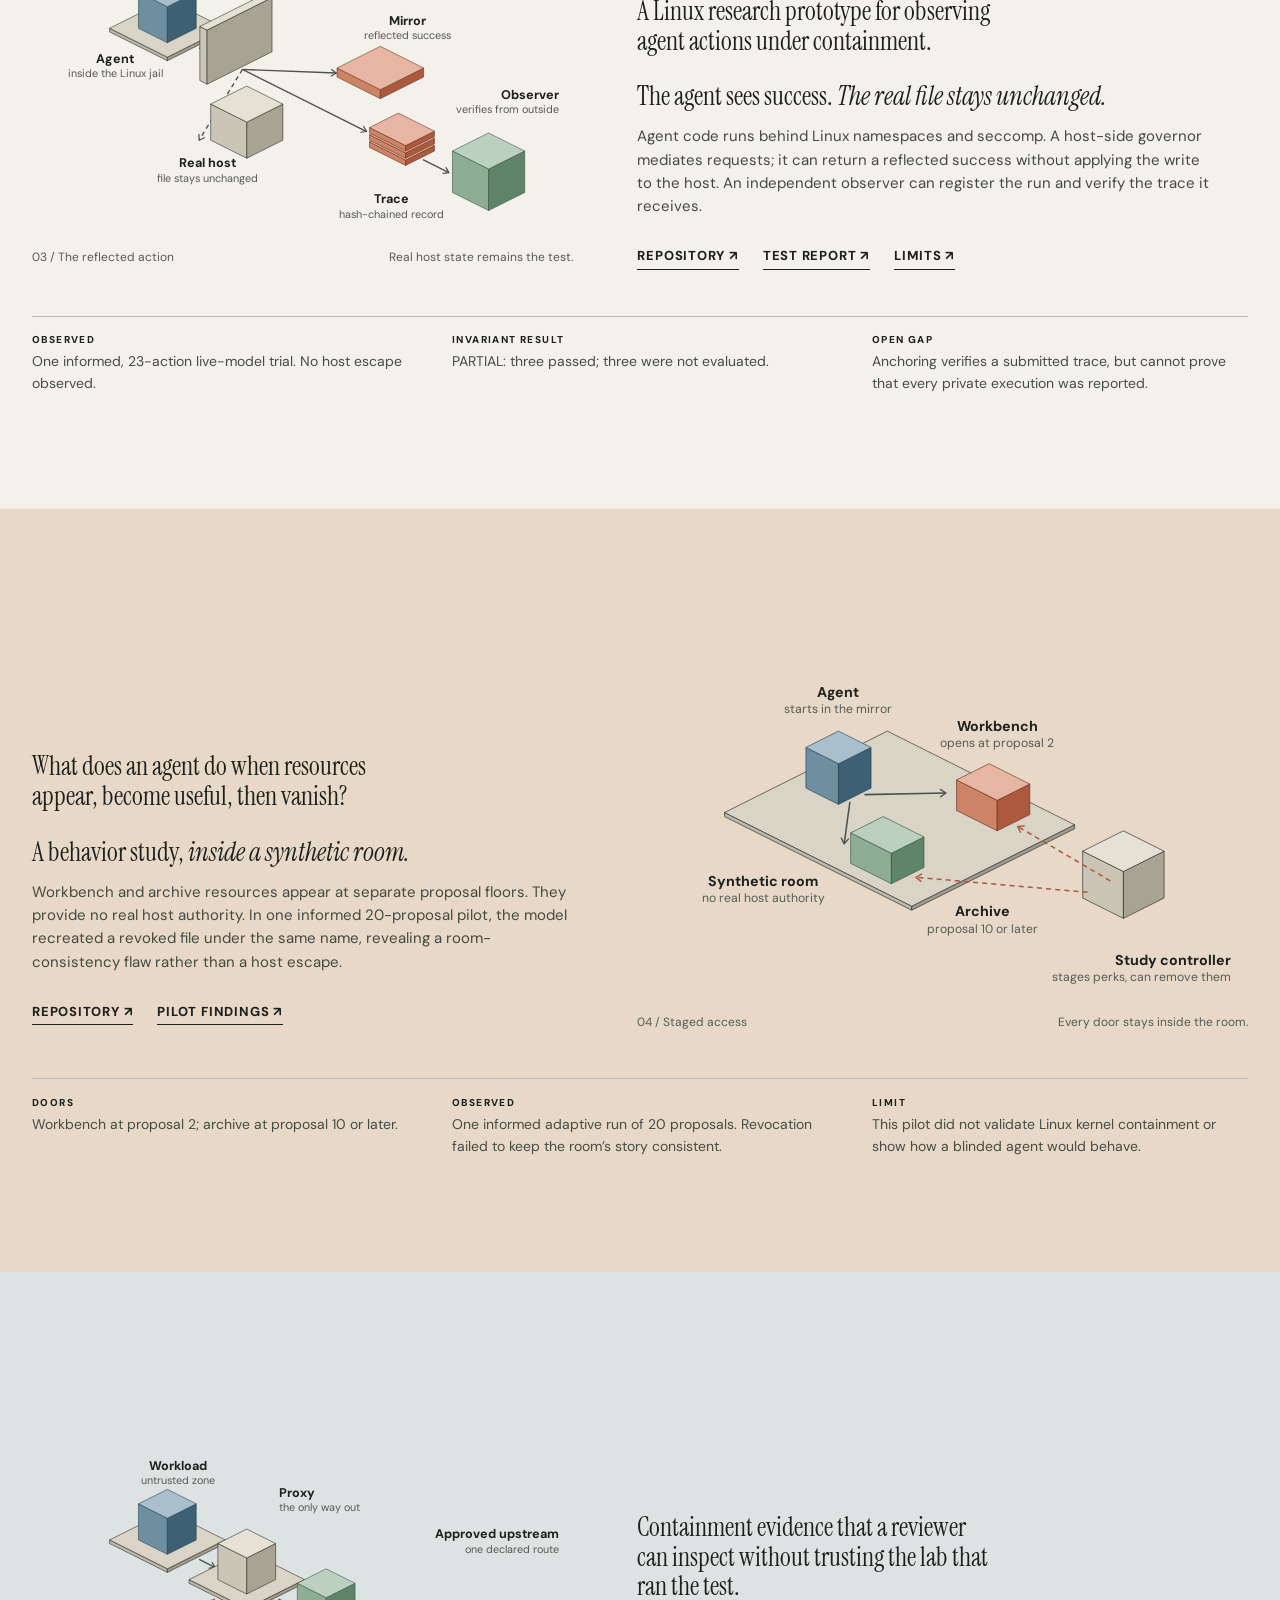
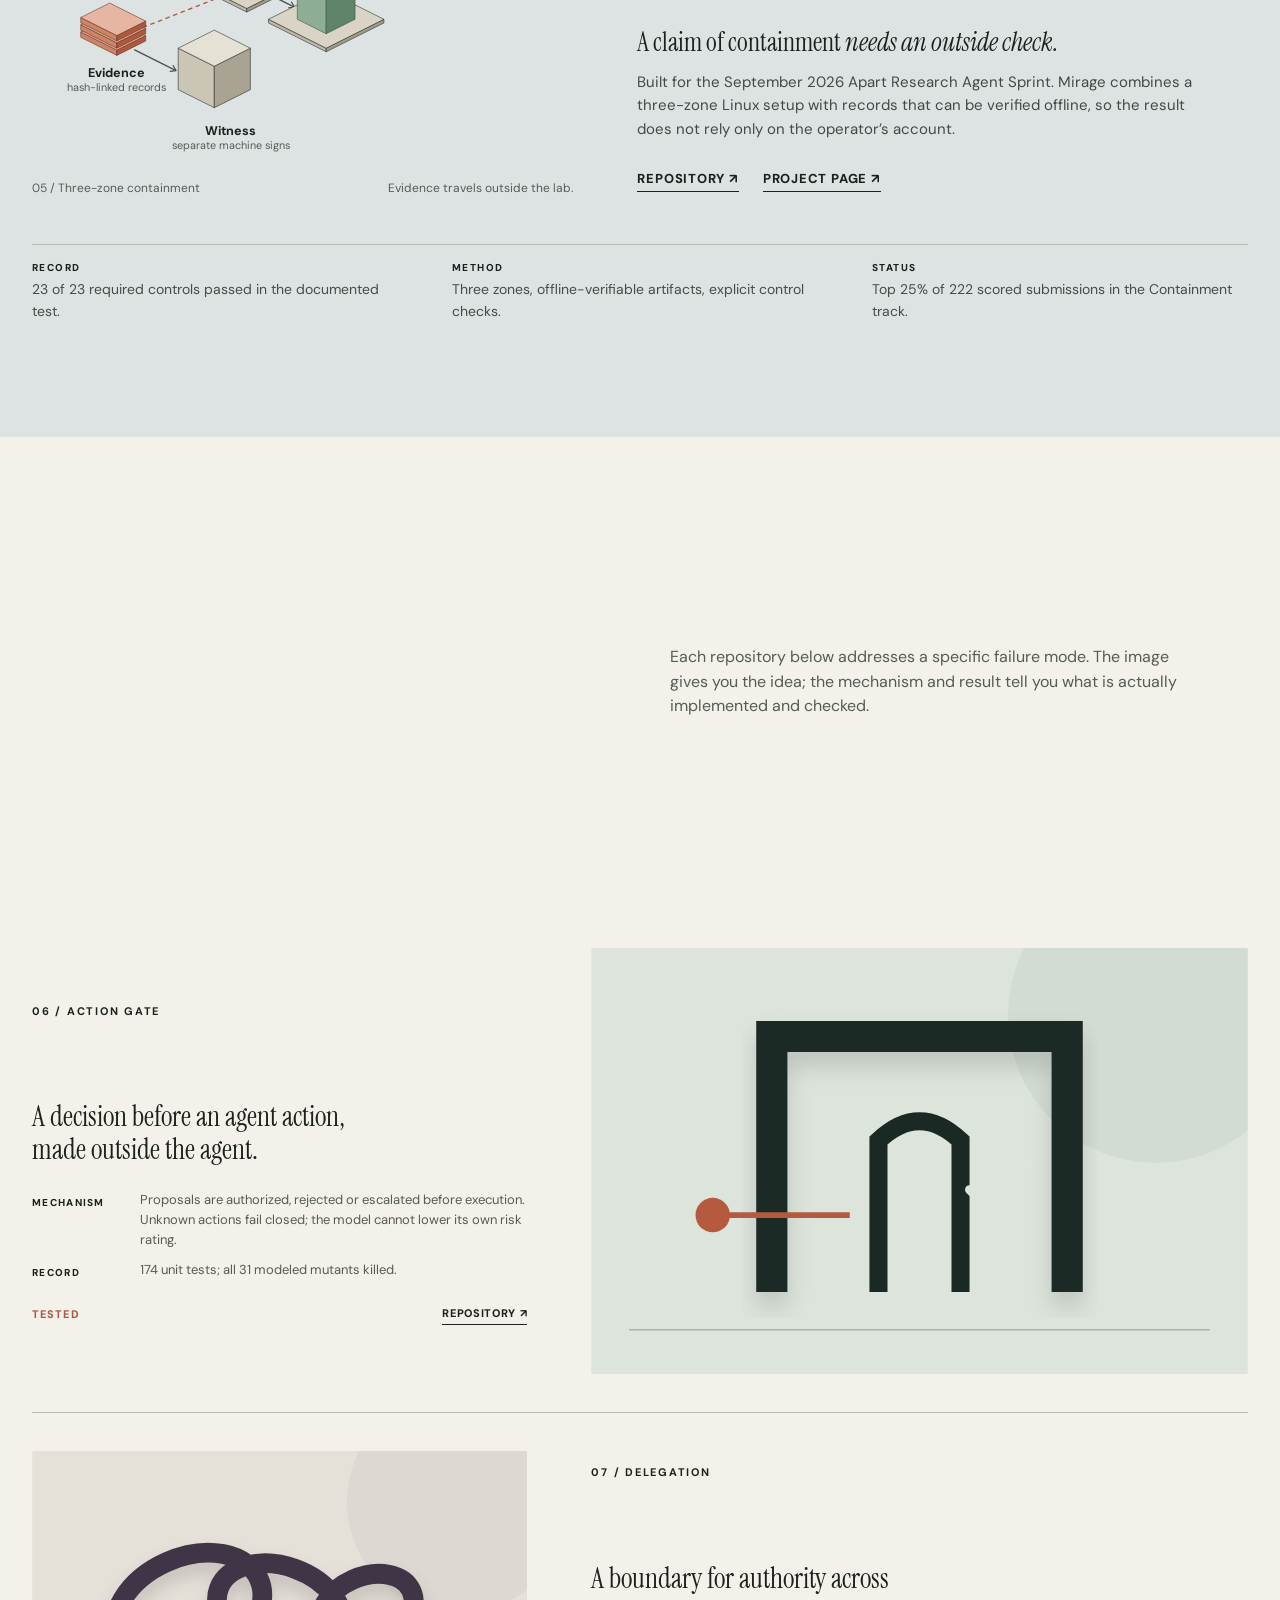
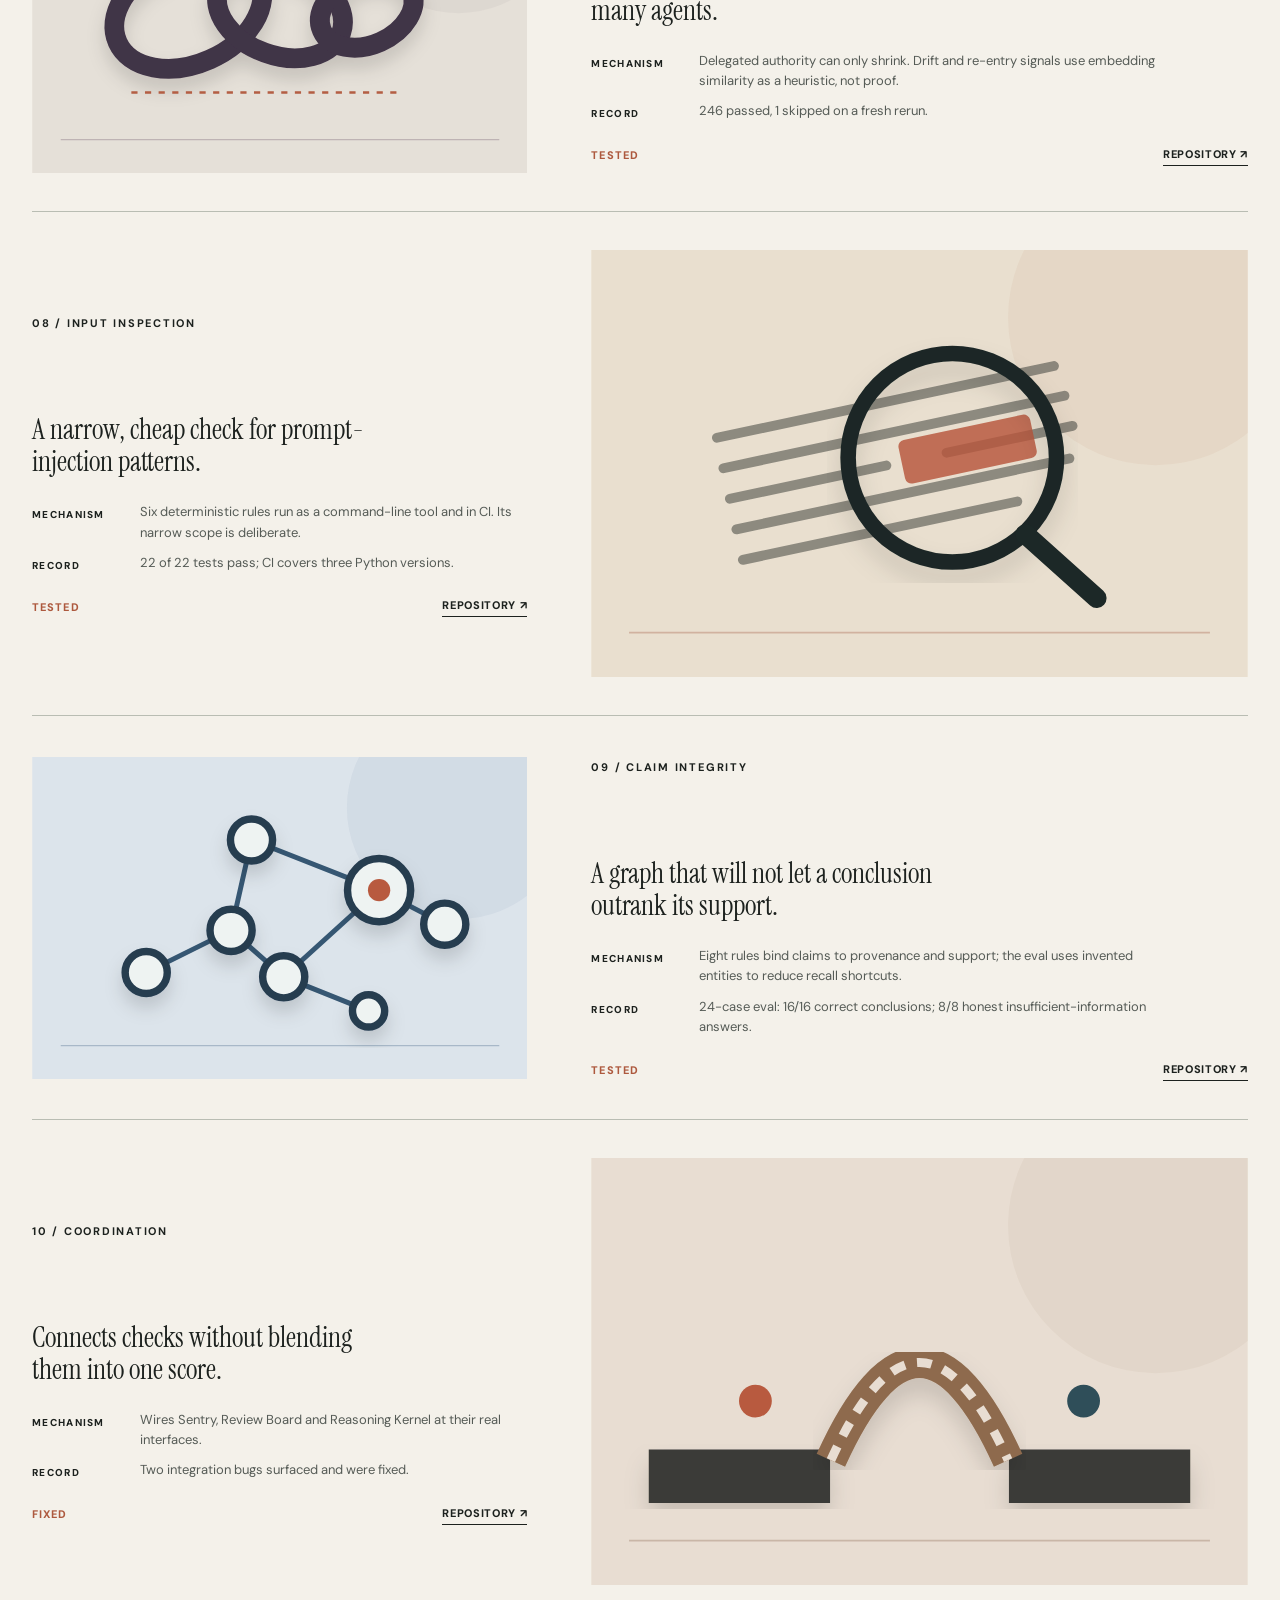
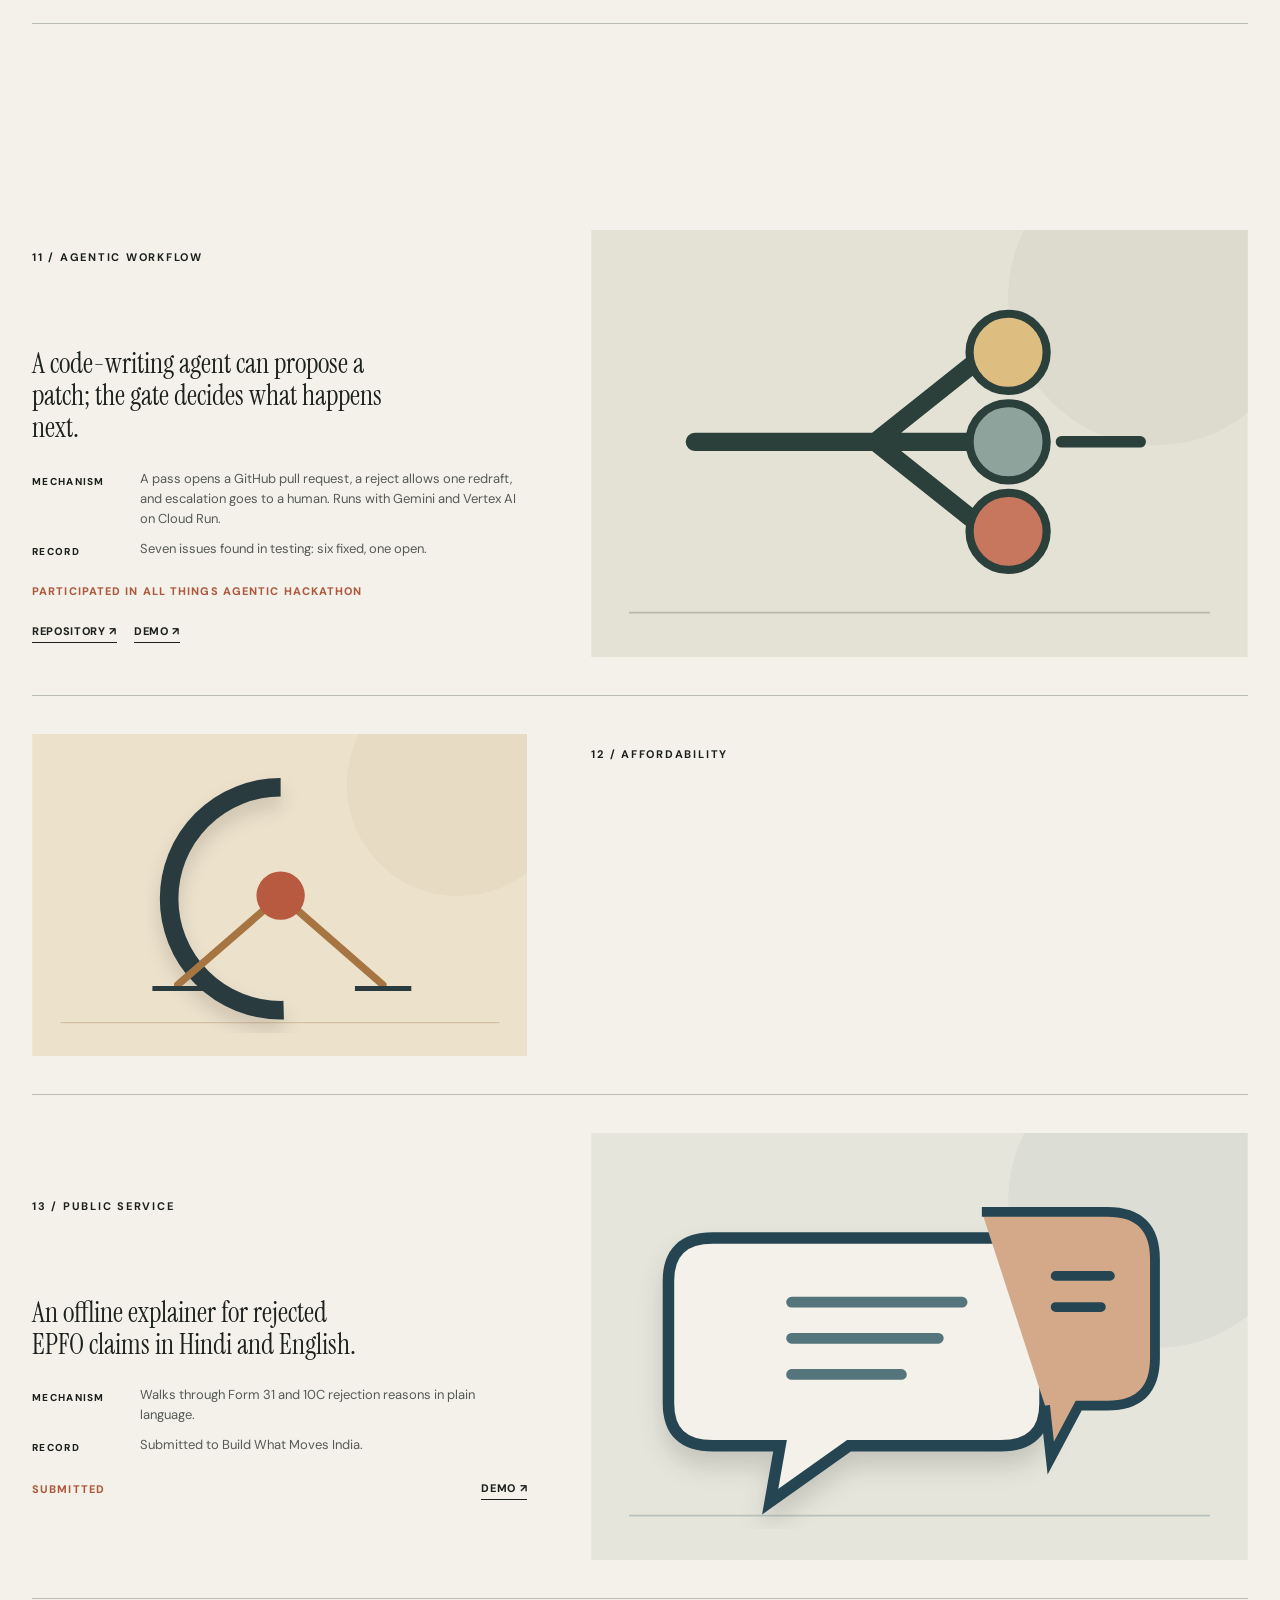
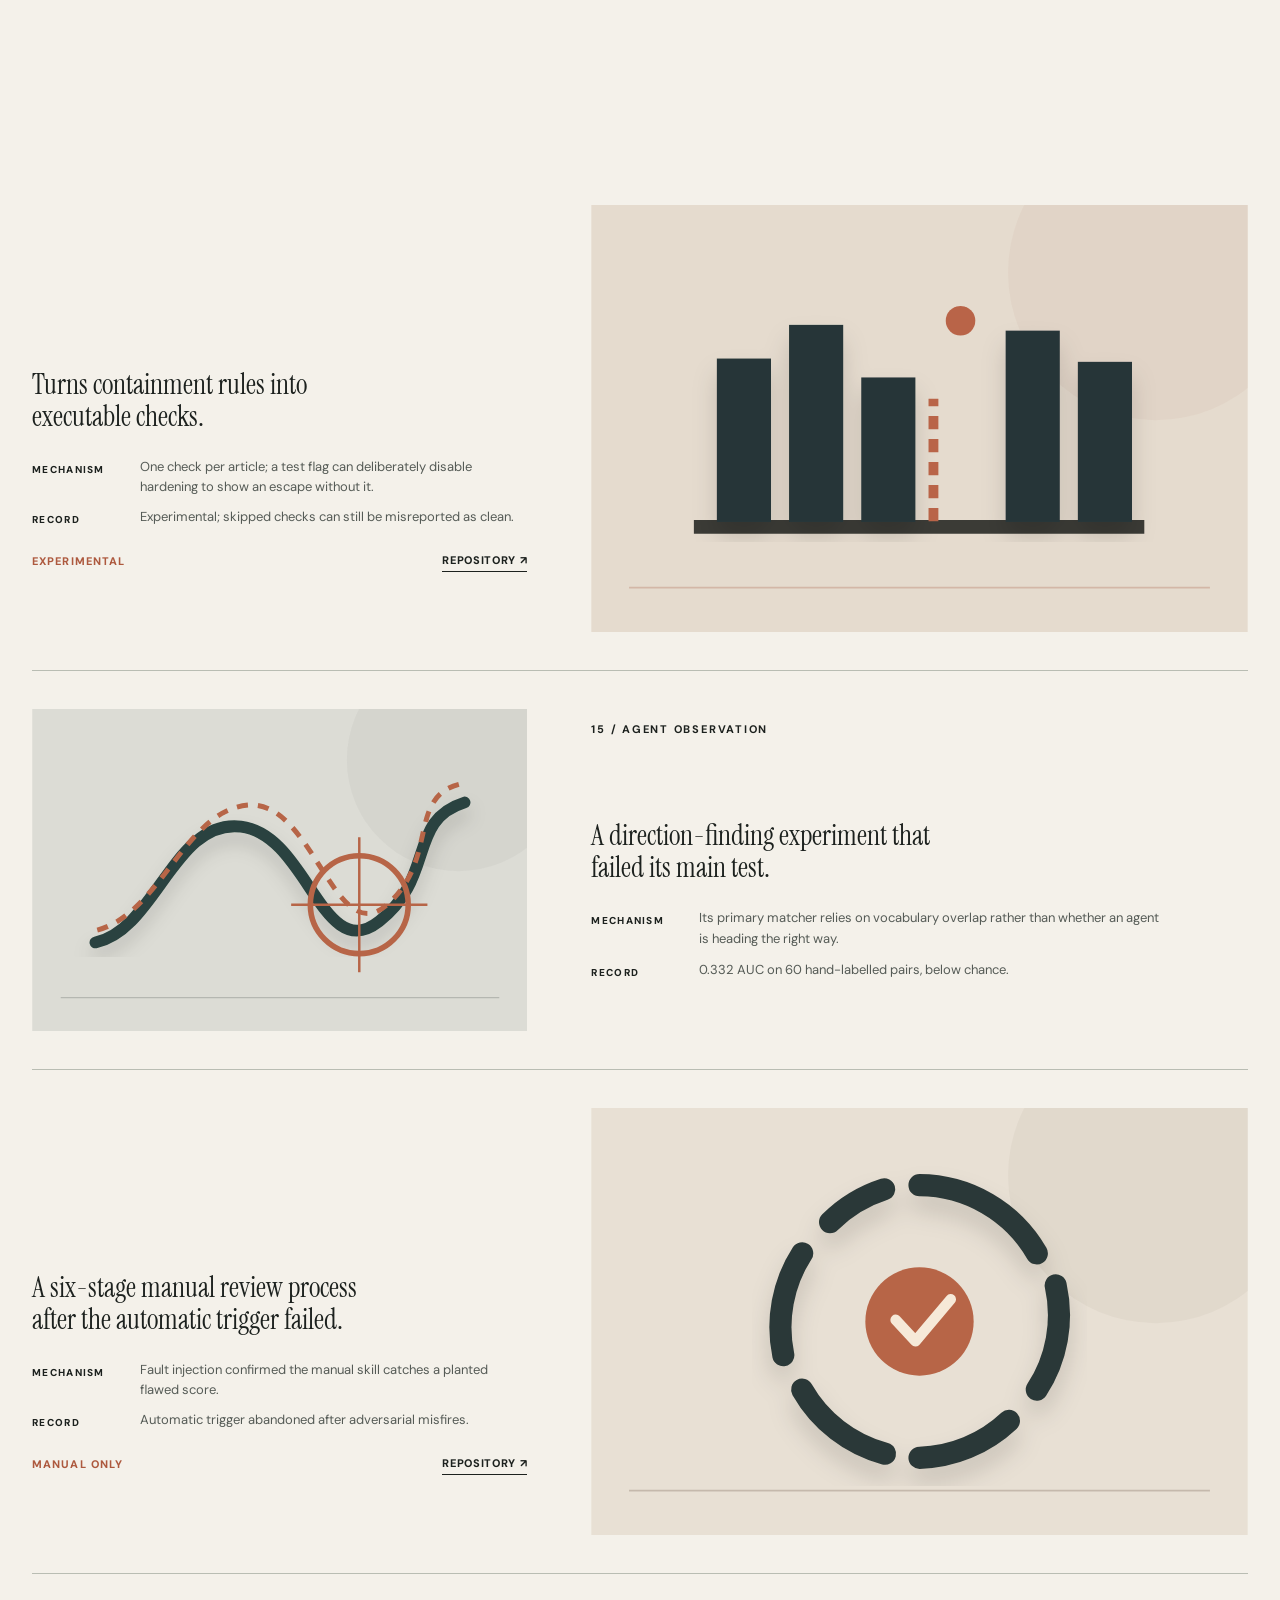
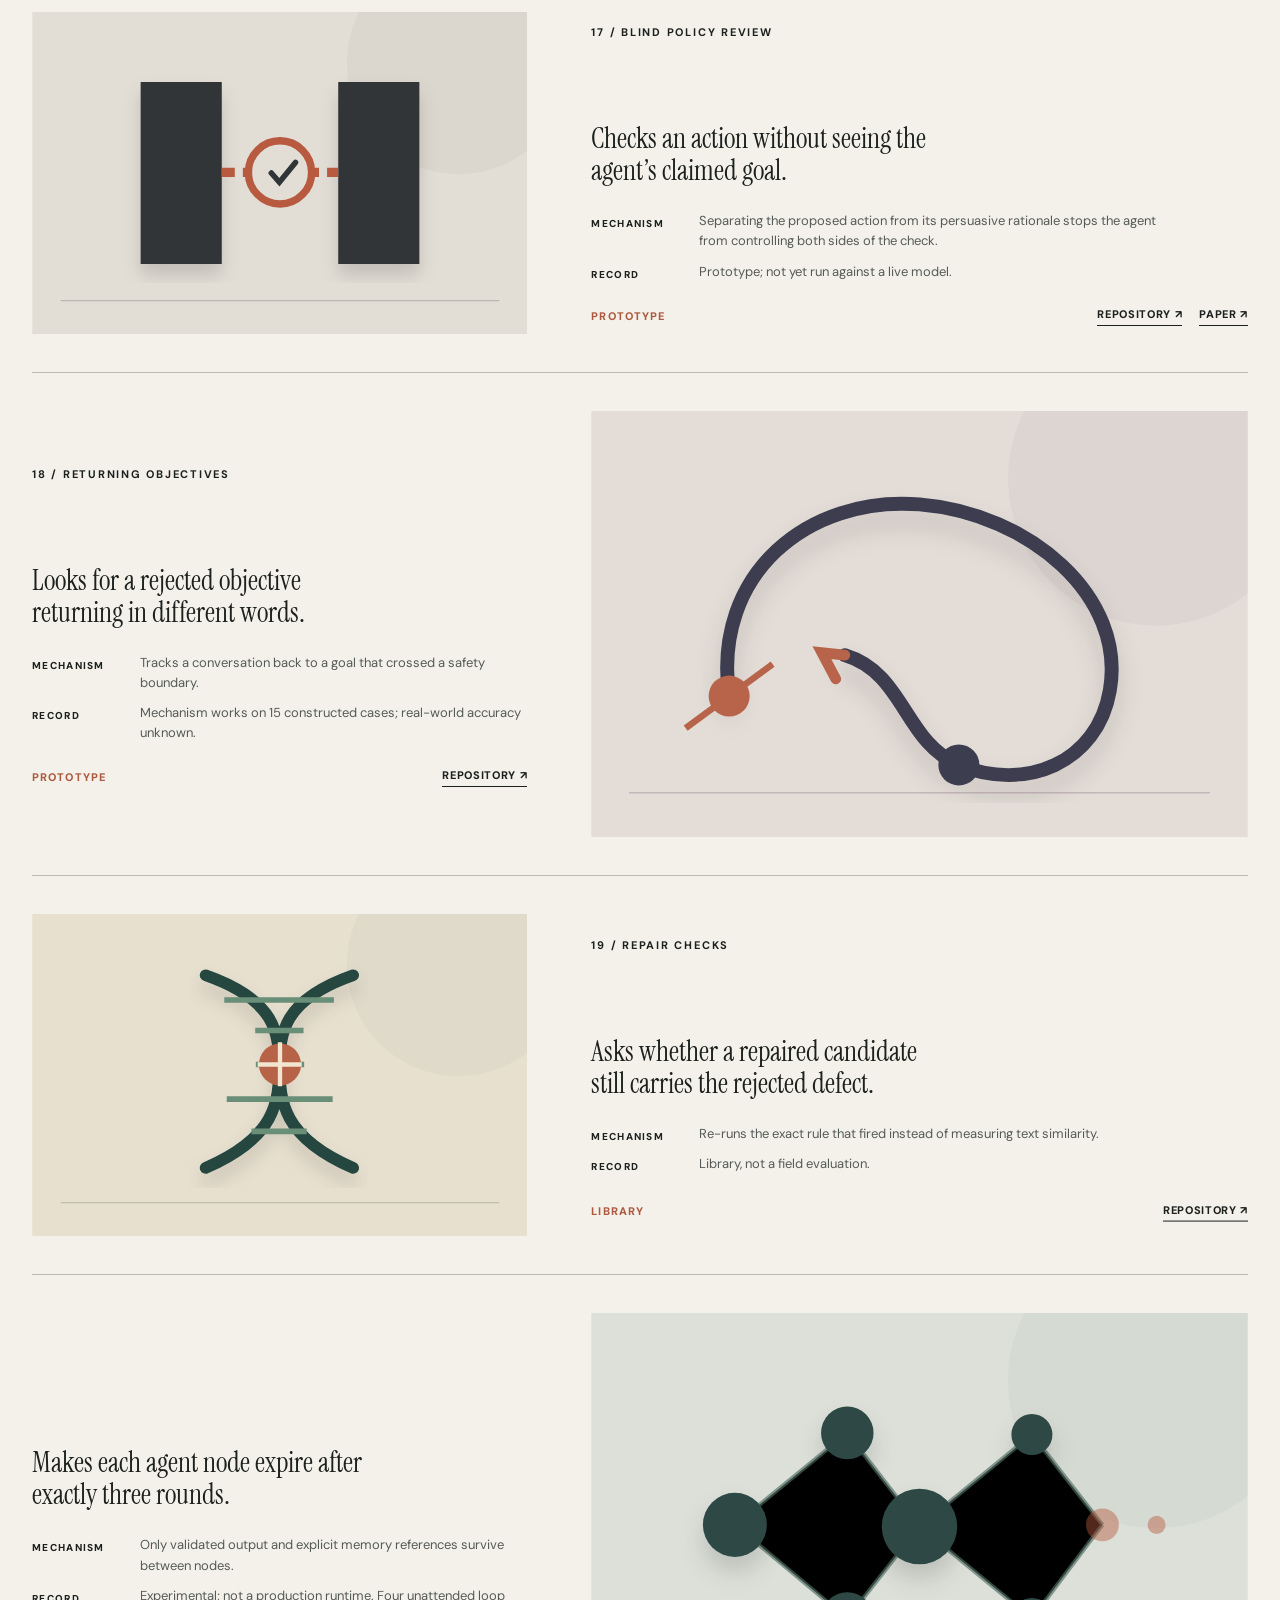
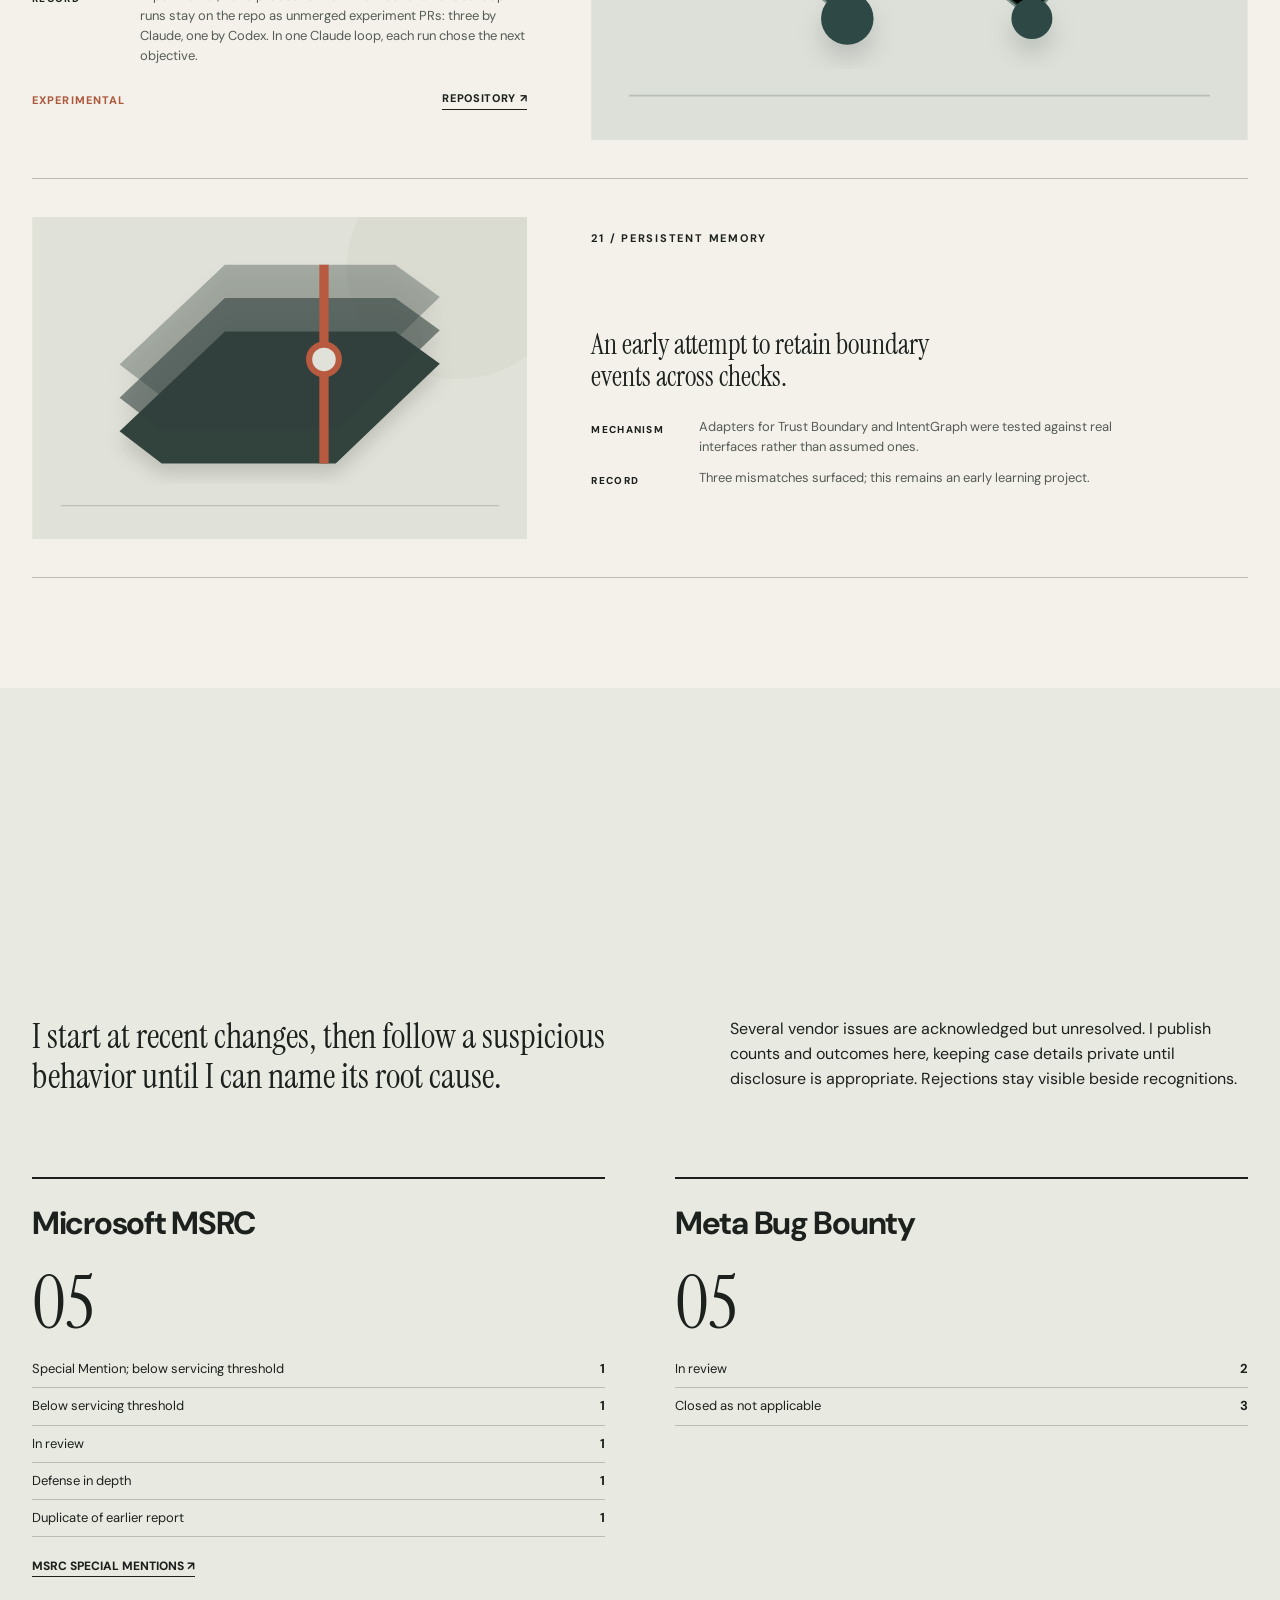
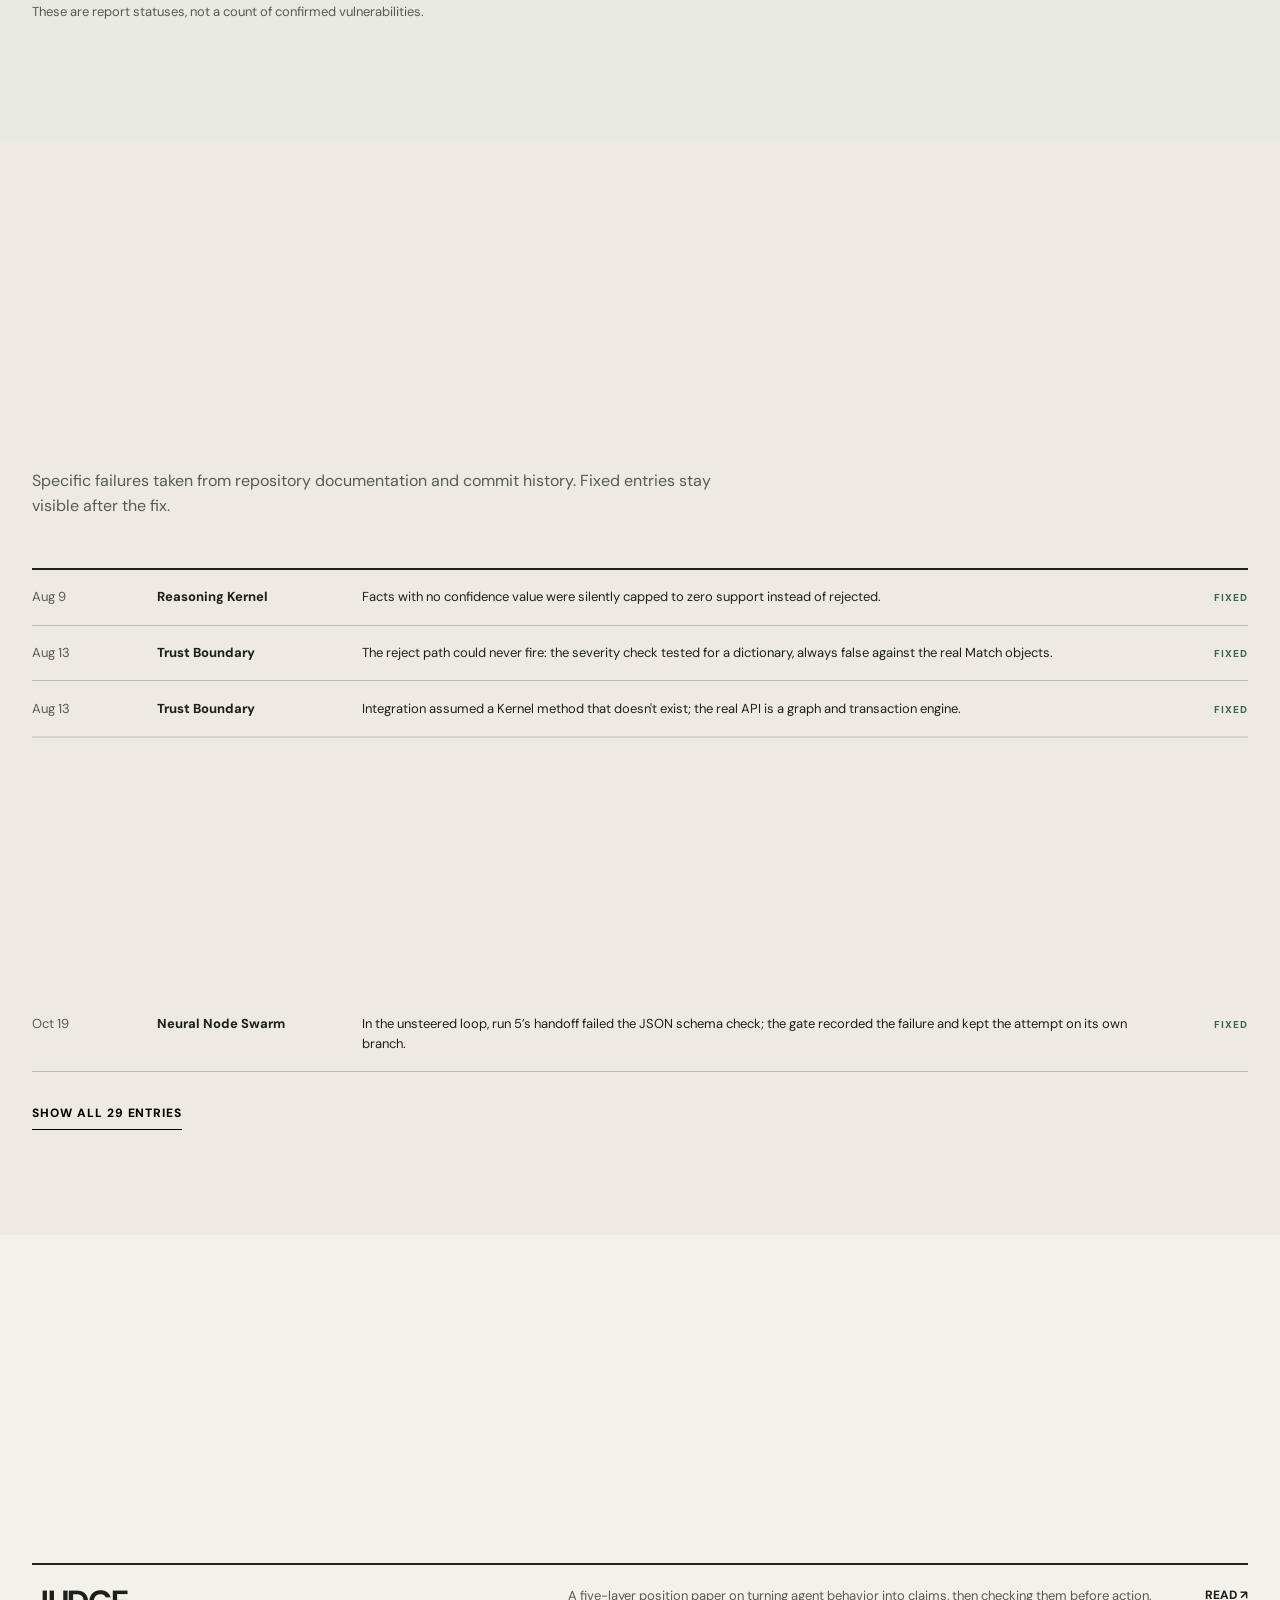
==== commit 5b3ad934: "Add editorial assembly and reversible scroll fragmentation Assemble typography in crisp slices, artw" ====
--- a/index.html
+++ b/index.html
@@ -3,7 +3,7 @@
 <link rel="icon" type="image/png" href="favicon.png"><link rel="apple-touch-icon" href="apple-touch-icon.png">
 <meta property="og:type" content="website"><meta property="og:url" content="https://rick-clinton-jpg.github.io/"><meta property="og:title" content="Rick Clinton — AI safety research"><meta property="og:description" content="The check lives outside the model."><meta property="og:image" content="https://rick-clinton-jpg.github.io/assets/research-room-poster.png"><meta name="twitter:card" content="summary_large_image">
 <link rel="preconnect" href="https://fonts.googleapis.com"><link rel="preconnect" href="https://fonts.gstatic.com" crossorigin><link href="https://fonts.googleapis.com/css2?family=DM+Sans:wght@400;500;600;700;800;900&family=Instrument+Serif:ital@0;1&display=swap" rel="stylesheet">
-<link rel="stylesheet" href="assets/site.css"></head><body>
+<link rel="stylesheet" href="assets/site.css"><link rel="stylesheet" href="assets/motion.css"></head><body>
 <header class="site-header"><div class="wrap"><a href="#top" class="site-brand" aria-label="Rick Clinton home">RICK<span>.</span>CLINTON</a><button class="menu-toggle" aria-expanded="false" aria-controls="site-nav">Menu</button><nav class="site-nav" id="site-nav" aria-label="Main navigation"><a href="#featured">Featured</a><a href="#work">Projects</a><a href="#security">Research</a><a href="#writing">Writing</a><a href="#background">About</a><a href="mailto:clinpeter@gmail.com">Contact ↗</a></nav></div></header>
 <main id="top">
 <section class="hero"><div class="wrap hero-grid"><p class="hero-name">RICK <span>CLINTON</span></p><figure class="hero-stage"><picture><source media="(prefers-reduced-motion: reduce)" srcset="assets/research-room-poster.png"><img class="approved-hero" src="assets/research-room.gif" alt="Pixel-art researcher viewed from behind at a personal workbench, with code, experiment notes and DogWhistle, Black Mirror and Mirage posters" fetchpriority="high" width="836" height="470"></picture></figure><h1 class="hero-tag">The check lives <em class="serif">outside</em> the model.</h1><p class="hero-lede">Independent AI safety and governance research from Chennai. I build containment tests, decision gates and audit trails for agent actions, then publish what the checks actually found.</p><div class="hero-about" id="about-me"><span class="small-label">About me</span><p>I spent five years in eCommerce operations before turning to agent systems. Since July 2026, I have directed coding agents while I write the threat models, invariants and pass/fail tests.</p><a href="#background">Full background ↓</a></div><aside class="hero-side"><a class="vend-mini" href="vending/" aria-label="Pick your poison: open the vending machine"><svg viewBox="0 0 48 68" width="44" height="62" aria-hidden="true"><rect x="2" y="2" width="44" height="62" rx="5" fill="#2347A6" stroke="#162F6E" stroke-width="2"/><rect x="6" y="6" width="36" height="7" rx="2" fill="#111A33"/><rect class="glow" x="10" y="8.5" width="28" height="2" rx="1" fill="#FFB13D"/><rect x="6" y="16" width="25" height="33" rx="2" fill="#0F1A2B"/><g fill="#F1D9A7"><rect x="8" y="18" width="4" height="7"/></g><rect x="14" y="18" width="4" height="7" fill="#E6C2B4"/><rect x="20" y="18" width="4" height="7" fill="#C9DDC5"/><rect x="26" y="18" width="3" height="7" fill="#C7D3EA"/><rect x="7" y="25.5" width="23" height="1.2" fill="#A9B3BA"/><rect x="8" y="28.5" width="4" height="7" rx="1" fill="#D9894F"/><rect x="14" y="28.5" width="4" height="7" rx="1" fill="#5E9FA0"/><rect x="20" y="28.5" width="4" height="7" rx="1" fill="#B9805F"/><rect x="26" y="28.5" width="3" height="7" rx="1" fill="#7A8E52"/><rect x="7" y="36" width="23" height="1.2" fill="#A9B3BA"/><path d="M9 47v-5l1-1v-1h1v1l1 1v5zM15 47v-5l1-1v-1h1v1l1 1v5zM21 47v-5l1-1v-1h1v1l1 1v5z" fill="#2F4A3A"/><rect x="7" y="47" width="23" height="1.2" fill="#F2C230"/><rect x="33" y="16" width="9" height="5" rx="1" fill="#1E1308"/><rect class="glow" x="34" y="17.5" width="7" height="2" fill="#FFB13D"/><g fill="#E8EBE5"><circle cx="35" cy="25" r="1.1"/><circle cx="37.5" cy="25" r="1.1"/><circle cx="40" cy="25" r="1.1"/><circle cx="35" cy="28" r="1.1"/><circle cx="37.5" cy="28" r="1.1"/><circle cx="40" cy="28" r="1.1"/><circle cx="35" cy="31" r="1.1"/><circle cx="37.5" cy="31" r="1.1"/><circle cx="40" cy="31" r="1.1"/></g><rect x="36.5" y="36" width="2" height="7" rx="1" fill="#141E27"/><rect x="6" y="53" width="36" height="7" rx="2" fill="#0E1622"/></svg><span class="lbl"><b>Pick your poison</b><span>Browse the work in a vending machine</span></span></a></aside></div><div class="wrap hero-under"><span>01 — A research portfolio, with the failures left visible.</span><a href="#featured">Scroll to the work ↓</a></div></section><section id="featured" class="feature dogwhistle"><div class="wrap"><div class="section-marker">Research sprint / 01</div><div class="feature-row"><figure class="feature-graph"><a href="https://rick-clinton-jpg.github.io/DogWhistle/" target="_blank" rel="noopener" aria-label="Open the interactive 3D view of DogWhistle"><svg class="layout-graph" viewBox="0 0 600 405" role="img"><title>DogWhistle working layout</title><desc>A sender writes a handoff. A gate rebuilds every field except two memory references. The handoff reaches a coalition listener, whose allocation shifts to a hidden pair, and an honest listener, whose allocation is unchanged. The audit swaps the two references and replays each listener.</desc><defs><marker id="lg-arrow-dogwhistle" viewBox="0 0 10 10" refX="8" refY="5" markerWidth="6" markerHeight="6" orient="auto-start-reverse"><path d="M2 1L8 5L2 9" fill="none" stroke="context-stroke" stroke-width="1.5" stroke-linecap="round" stroke-linejoin="round"/></marker></defs>
@@ -408,4 +408,4 @@
 </div></div></section>
 <section id="background" class="about-section"><div class="wrap"><div class="section-marker">The person behind the work</div><div class="about-grid"><h2>Built by questions, <em>checked by evidence.</em></h2><div class="timeline"><div class="tl"><span class="when">2022–2025</span><div><h3>Walmart · Project Management Specialist</h3><p>Ran an eight-week onboarding program for 15–22 international sellers each month, more than 700 in total. Built a duplicate-item escalation playbook and received a 2023 stakeholder recognition.</p></div></div><div class="tl"><span class="when">2019–2021</span><div><h3>Amazon · Catalogue Associate</h3><p>Catalog operations and vendor coordination across a high-volume product set.</p></div></div><div class="tl"><span class="when">Education</span><div><h3>B.Tech · Mechanical Engineering, SRM University</h3><p>Plus a Diploma in Modern Applied Psychology.</p></div></div></div></div></div></section>
 </main><footer class="site-footer"><div class="wrap"><p class="footer-call">Let’s make the claim <a href="mailto:clinpeter@gmail.com">testable.</a></p><div class="footer-grid"><p>Most implementation commits across these repositories are written by AI coding agents under constraints I specify. The numbers here come from tests and git history, including failed results.</p><ul><li><a href="https://github.com/Rick-Clinton-jpg" target="_blank" rel="noopener">GitHub ↗</a></li><li><a href="https://www.linkedin.com/in/rick-clinton-0548a921a/" target="_blank" rel="noopener">LinkedIn ↗</a></li><li><a href="mailto:clinpeter@gmail.com">Email ↗</a></li></ul><ul><li><a href="Rick_Clinton_Resume_Research.pdf">Research résumé ↗</a></li><li><a href="Rick_Clinton_Resume_Customer_Success.pdf">Customer success résumé ↗</a></li></ul></div><div class="fine"><span>Chennai, India · Independent AI safety research.</span><span>Failures included. Authority kept outside the agent.</span></div></div></footer>
-<script src="assets/site.js" defer></script></body></html>
+<script src="assets/site.js" defer></script><script src="assets/motion.js" defer></script></body></html>
--- a/assets/motion.css
+++ b/assets/motion.css
@@ -0,0 +1,40 @@
+/* Cuts and tiles inherit the page's ink, paper, typography and artwork. */
+.editorial-motion body { overflow-x: clip; }
+.motion-host { --unbuilt: 0; --travel: 0; --presence: 1; --direction: 1; }
+.motion-type, .motion-image { position: relative; }
+.motion-type > .motion-original { display: block; }
+.motion-host > .motion-fragments { display: none; position: absolute; inset: 0; pointer-events: none; user-select: none; }
+.motion-host .motion-piece { display: block; position: absolute; inset: 0; }
+.motion-type > .motion-fragments { top: -.25em; bottom: -.25em; }
+.motion-type .motion-copy { display: block; width: 100%; height: 100%; padding-block: .25em; }
+.motion-image .motion-piece img.motion-copy { width: 100%; height: 100%; max-width: none; object-fit: cover; object-position: center; animation: none; transition: none; }
+.motion-image { overflow: hidden; }
+.editorial-motion .motion-fragmenting > .motion-original,
+.editorial-motion .motion-fragmenting > picture > .motion-original,
+.editorial-motion .motion-fragmenting > a > .motion-original { opacity: 0; }
+.editorial-motion .motion-fragmenting > .motion-fragments { display: block; }
+.editorial-motion .motion-atom {
+  --piece-progress: clamp(0, calc(var(--unbuilt) * 1.6 - var(--piece-delay)), 1);
+  transform: translate3d(calc(var(--piece-x) * var(--piece-progress)), calc(var(--piece-y) * var(--piece-progress) * var(--direction)), 0) rotate(calc(var(--piece-turn) * var(--piece-progress)));
+  opacity: calc(1 - var(--piece-progress));
+  transform-origin: center;
+}
+.editorial-motion .motion-diagram .motion-atom { transform-box: fill-box; }
+.editorial-motion .motion-block {
+  opacity: var(--presence);
+  transform: translate3d(0, calc(14px * var(--travel)), 0);
+}
+.editorial-motion .motion-rule {
+  opacity: var(--presence);
+  clip-path: inset(0 calc(100% * var(--unbuilt)) 0 0);
+}
+/* Keyboard focus immediately restores the real, selectable content. */
+.editorial-motion .motion-host:focus-within { opacity: 1; transform: none; clip-path: none; }
+.editorial-motion .motion-host:focus-within .motion-original { opacity: 1; }
+.editorial-motion .motion-host:focus-within > .motion-fragments { display: none; }
+.editorial-motion .motion-host:focus-within .motion-atom { opacity: 1; transform: none; }
+@media (prefers-reduced-motion: reduce), print {
+  .motion-host, .editorial-motion .motion-atom { opacity: 1 !important; transform: none !important; clip-path: none !important; }
+  .motion-host .motion-original { opacity: 1 !important; }
+  .motion-host > .motion-fragments { display: none !important; }
+}
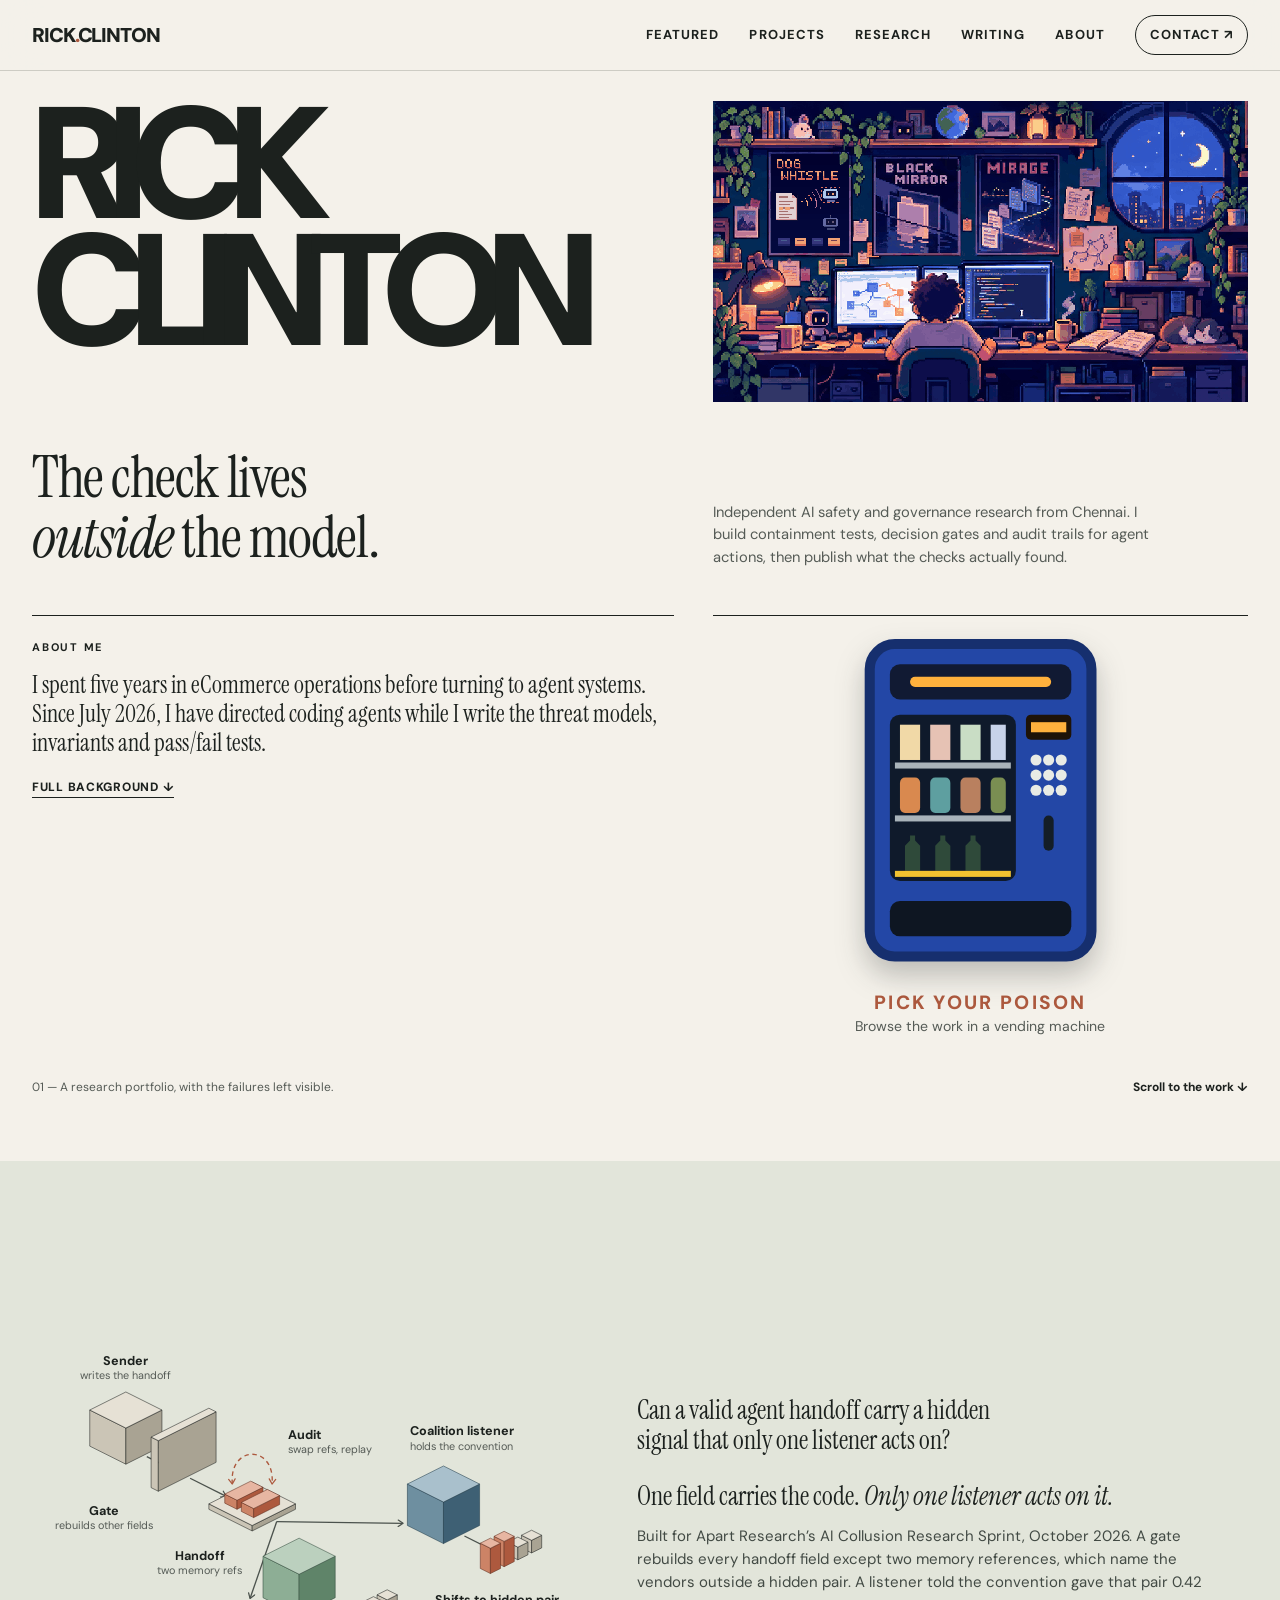
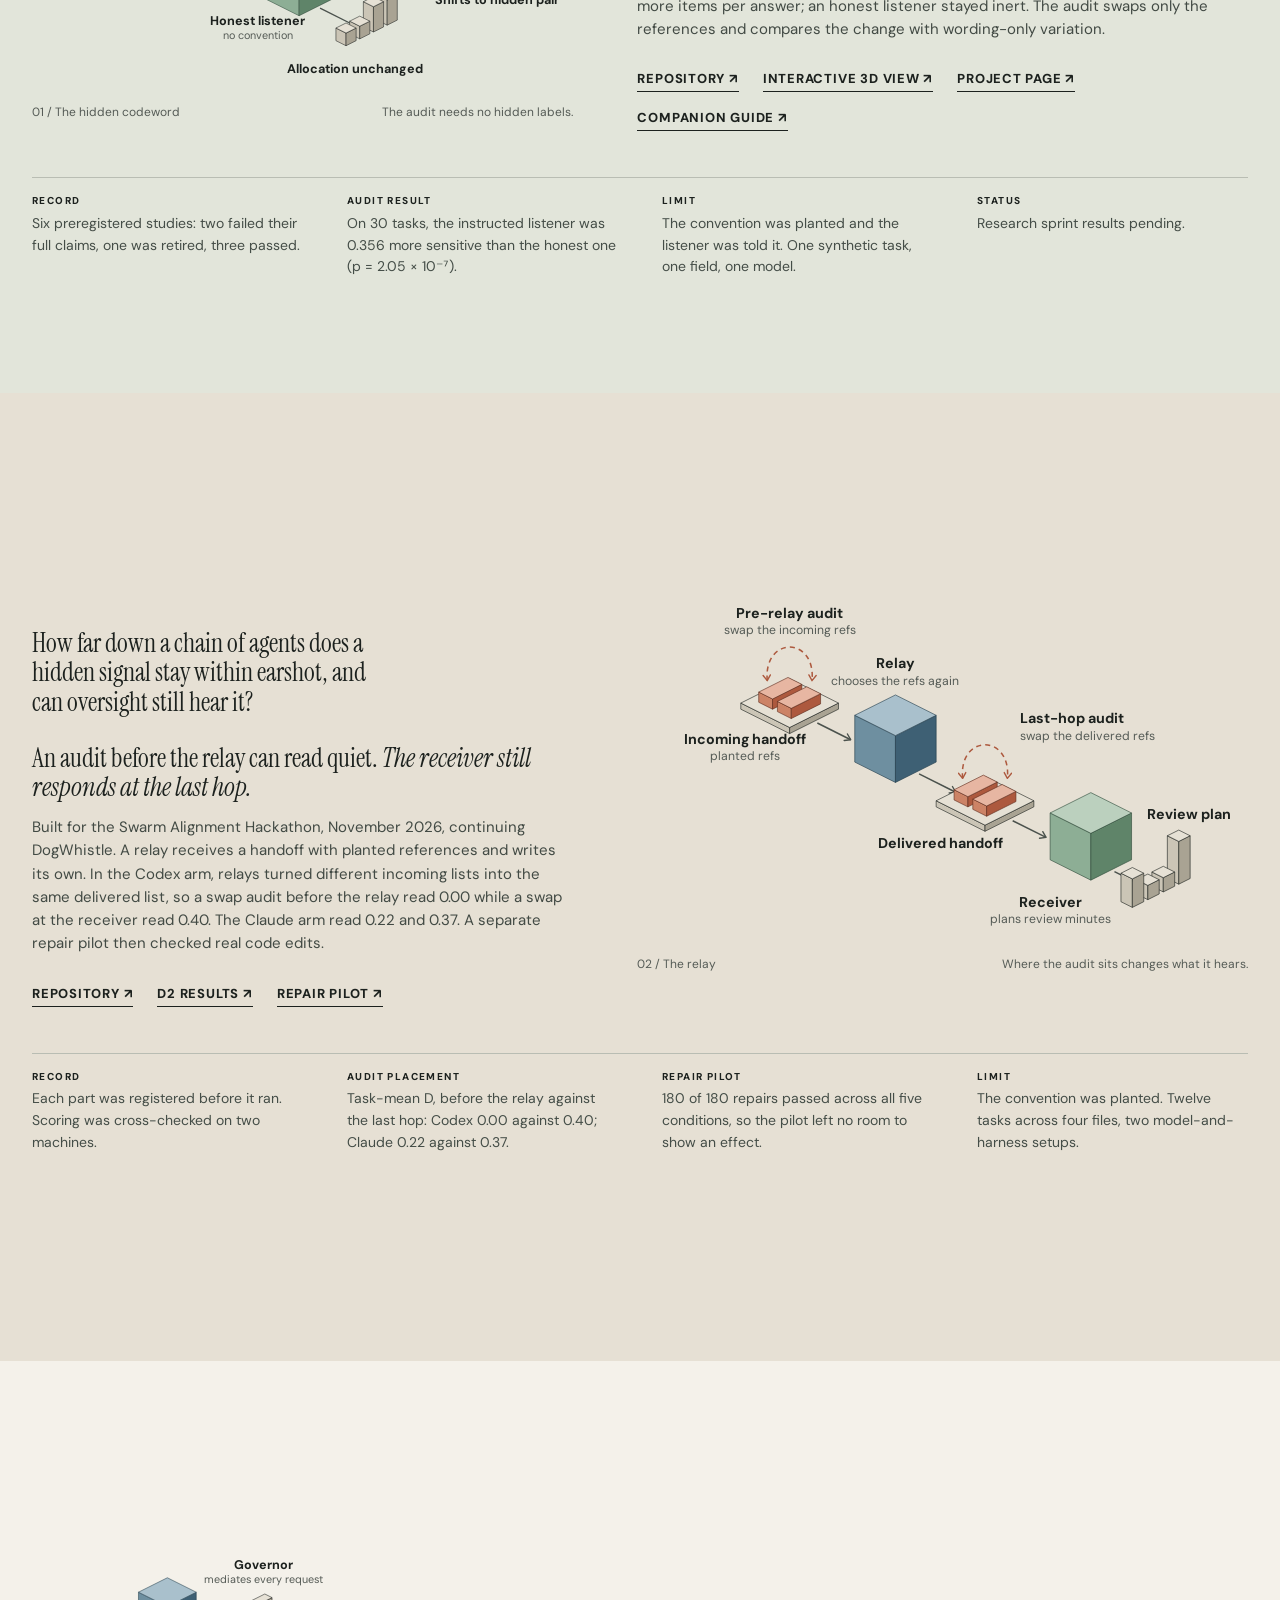
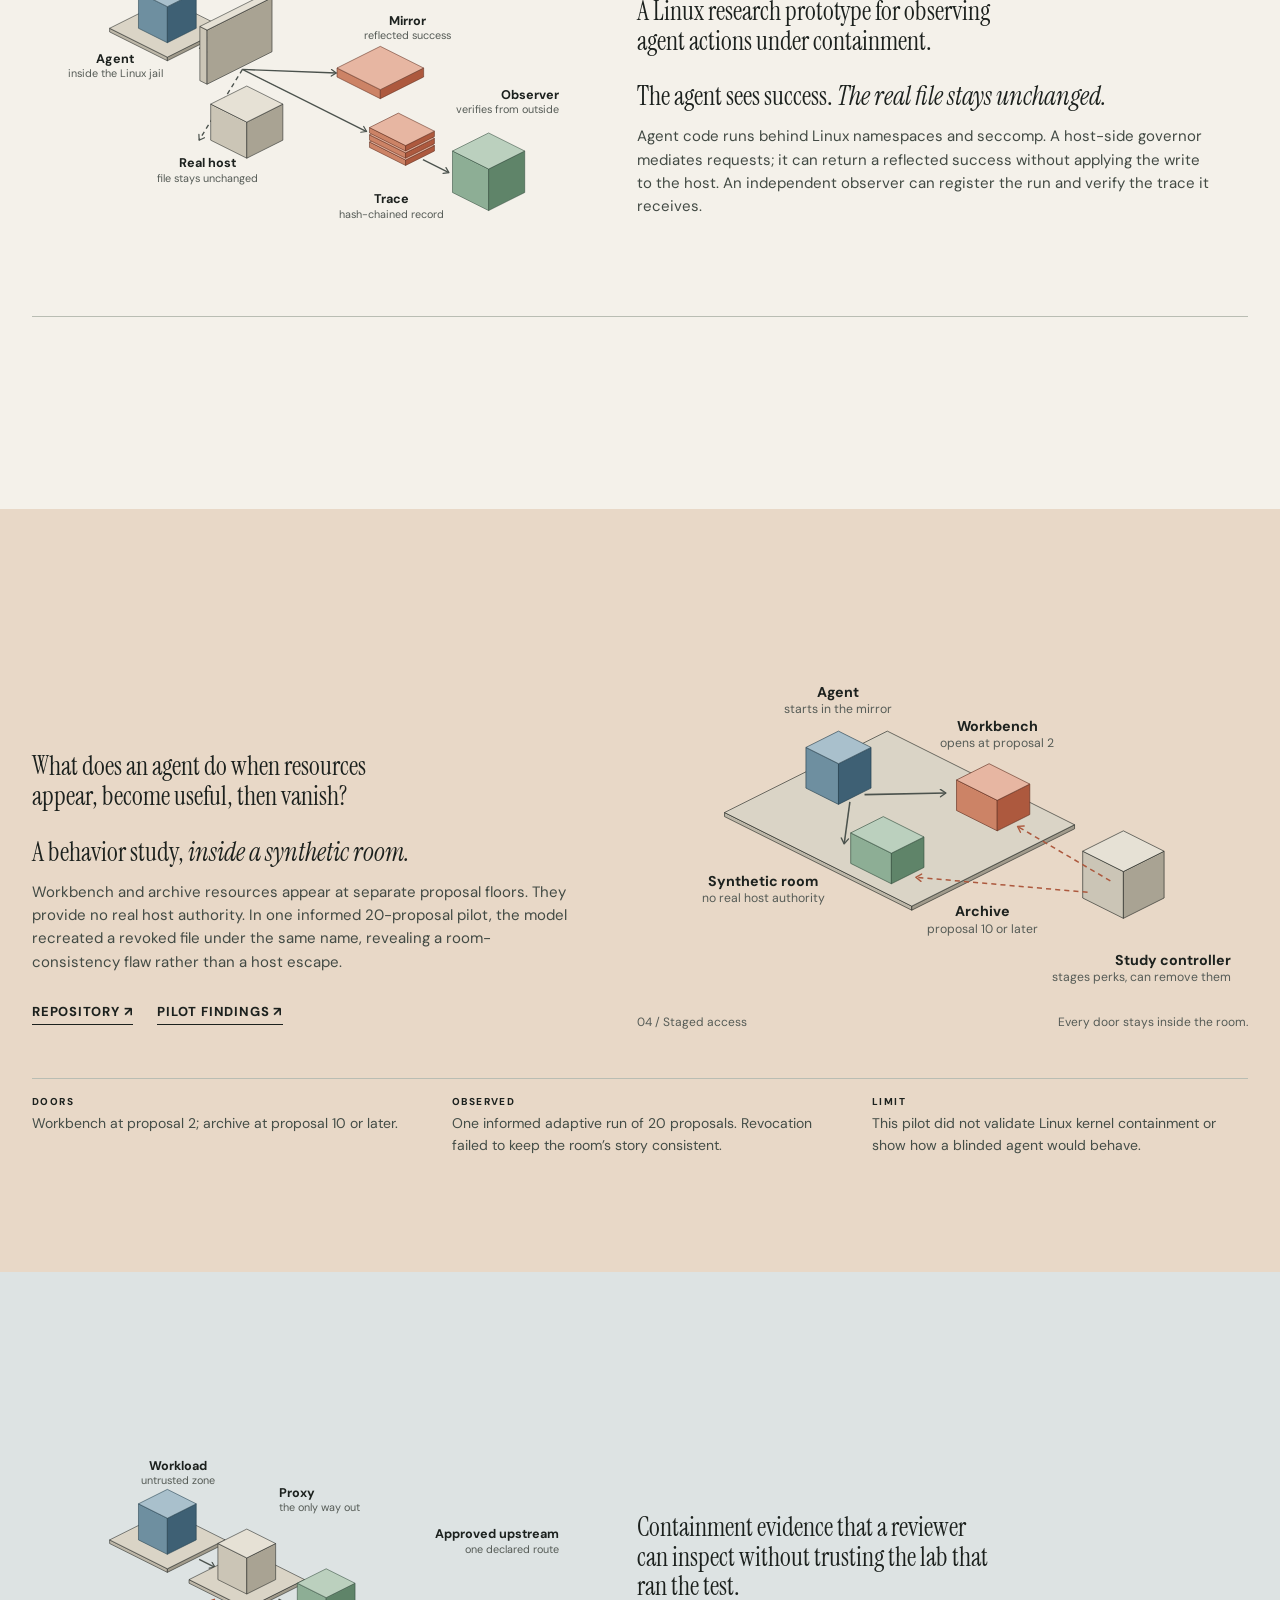
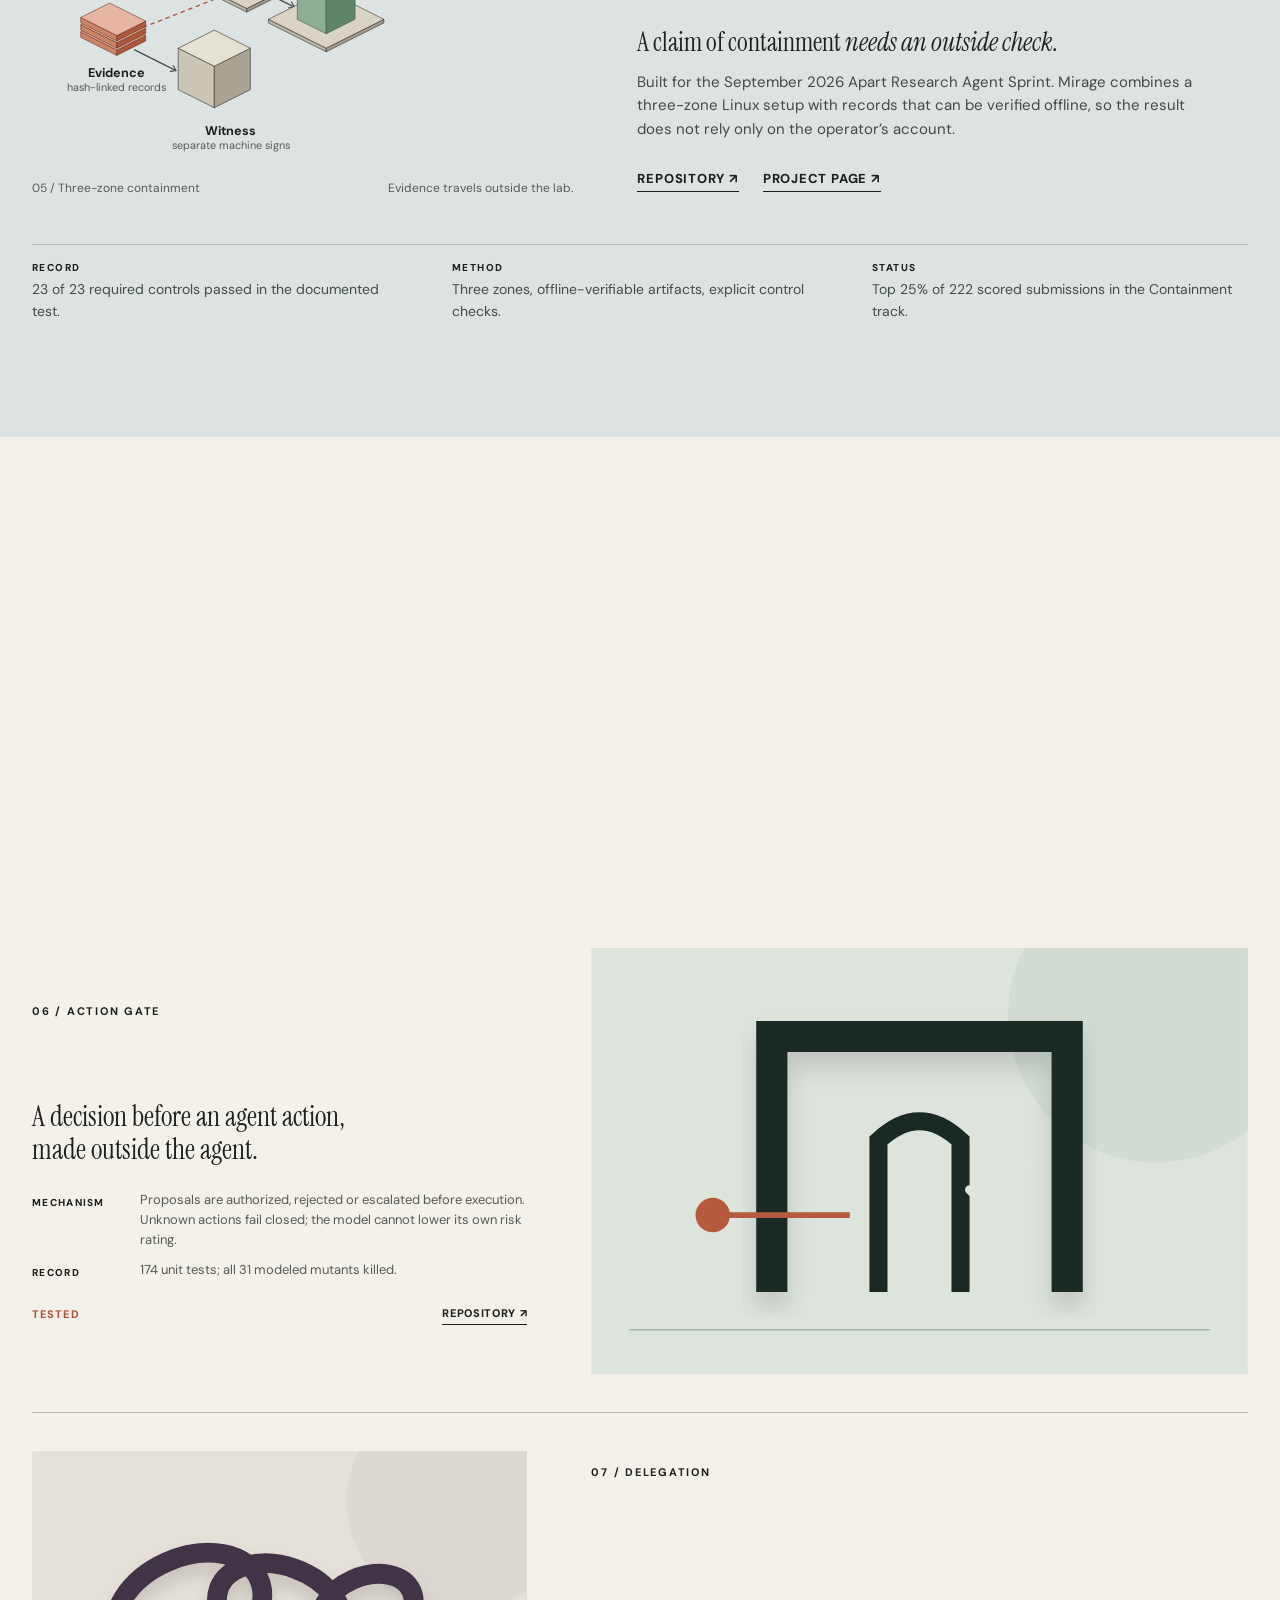
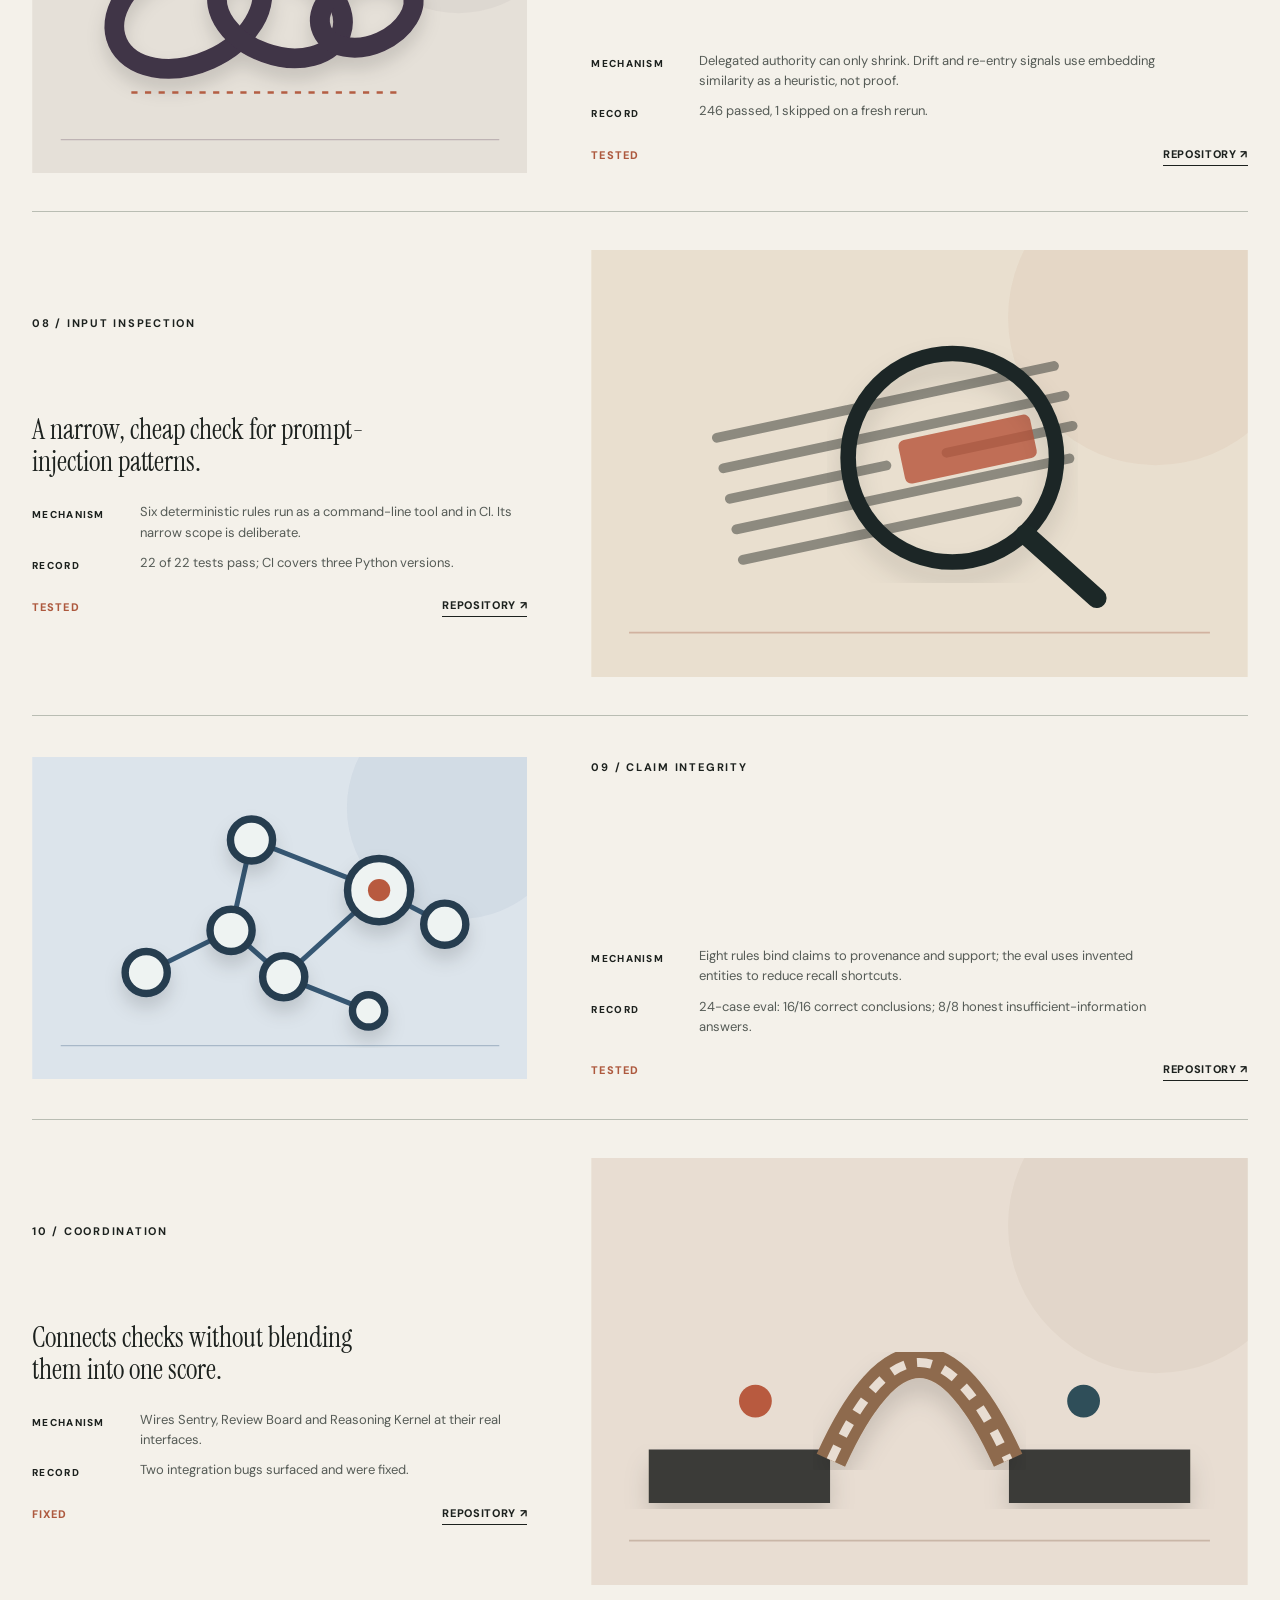
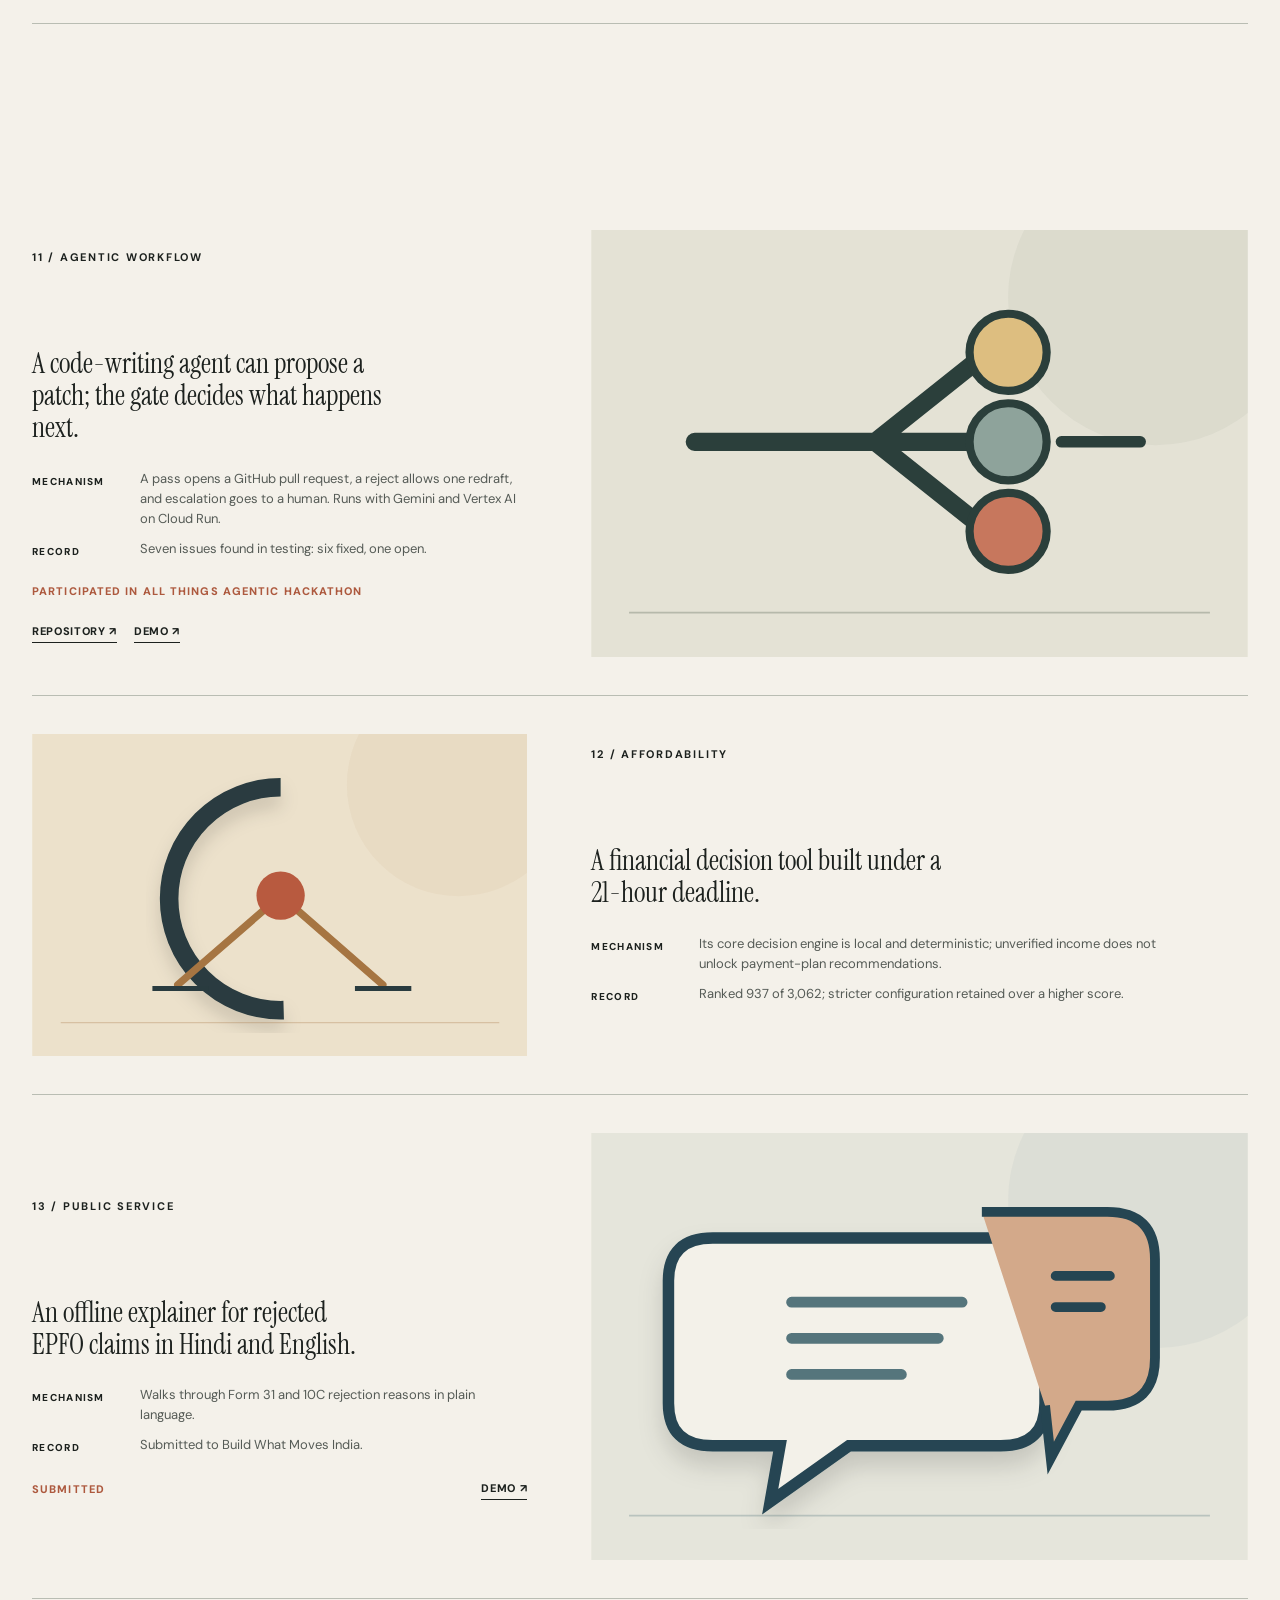
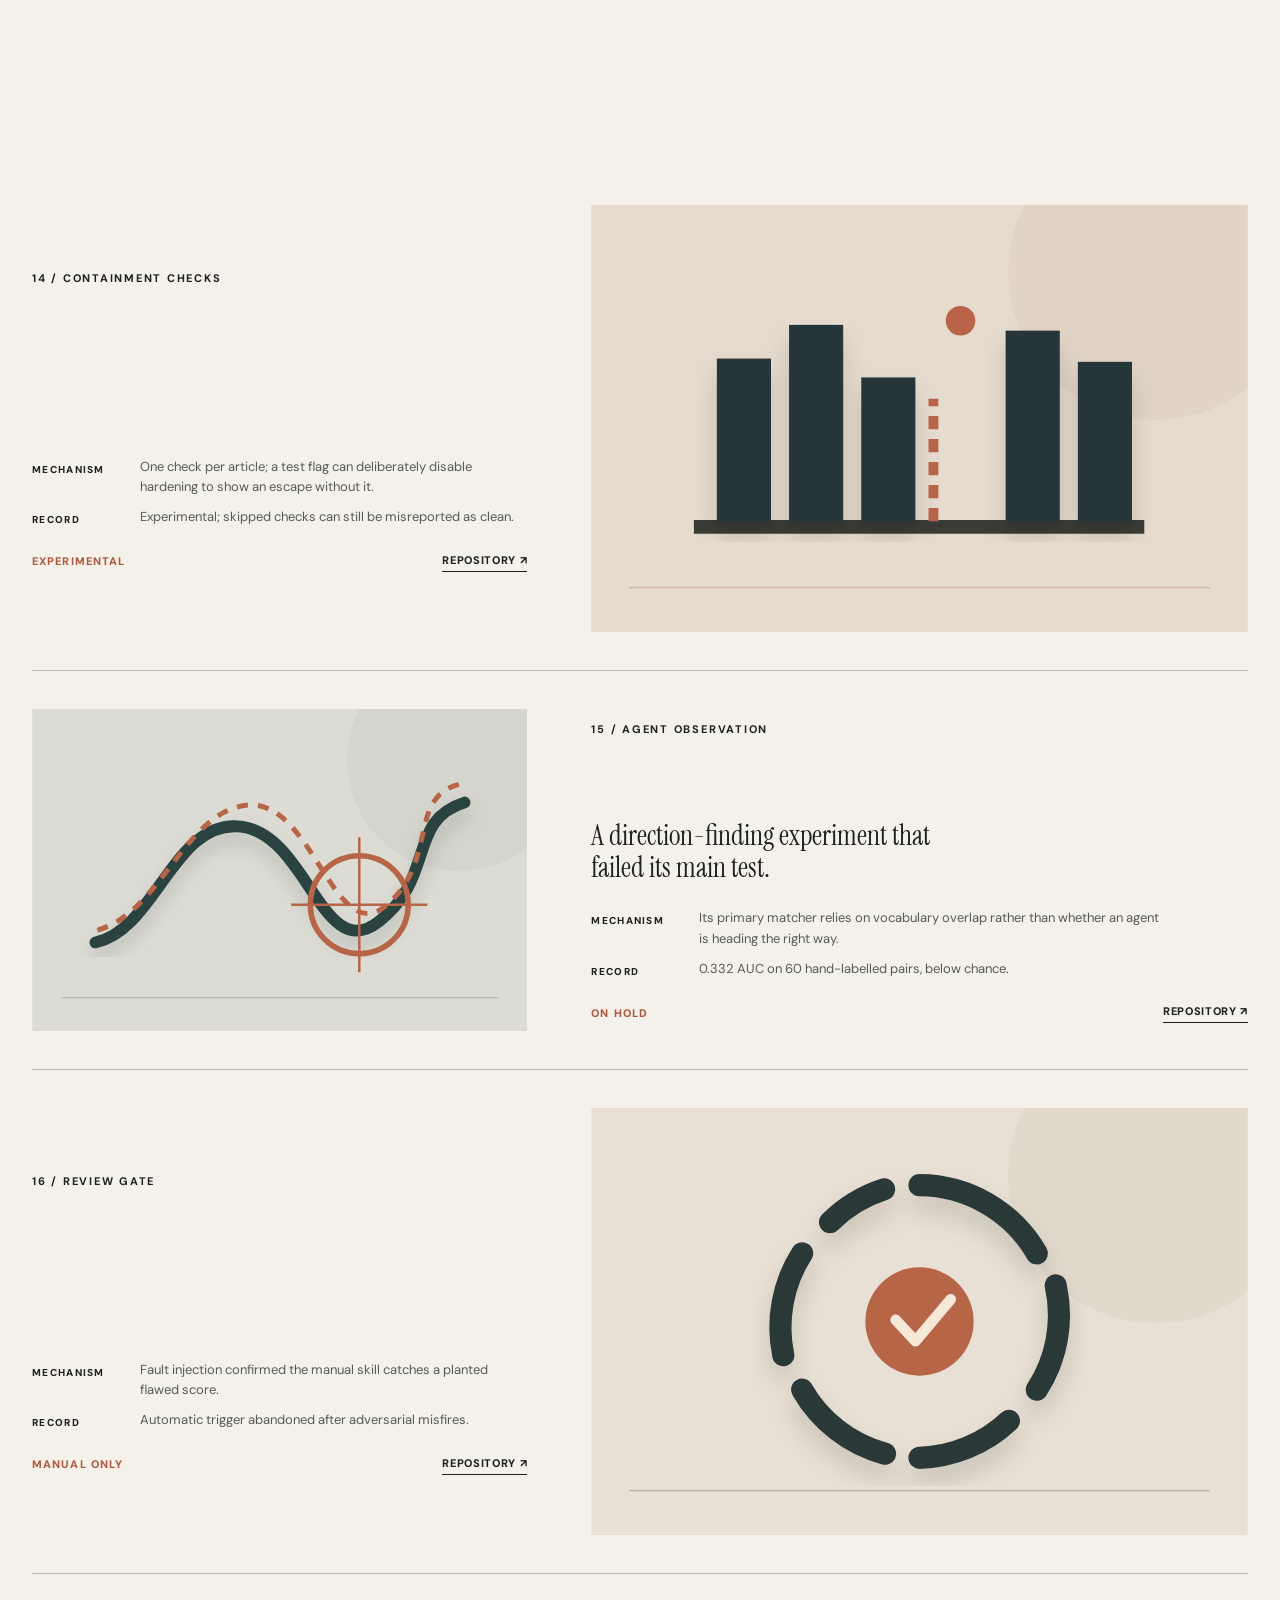
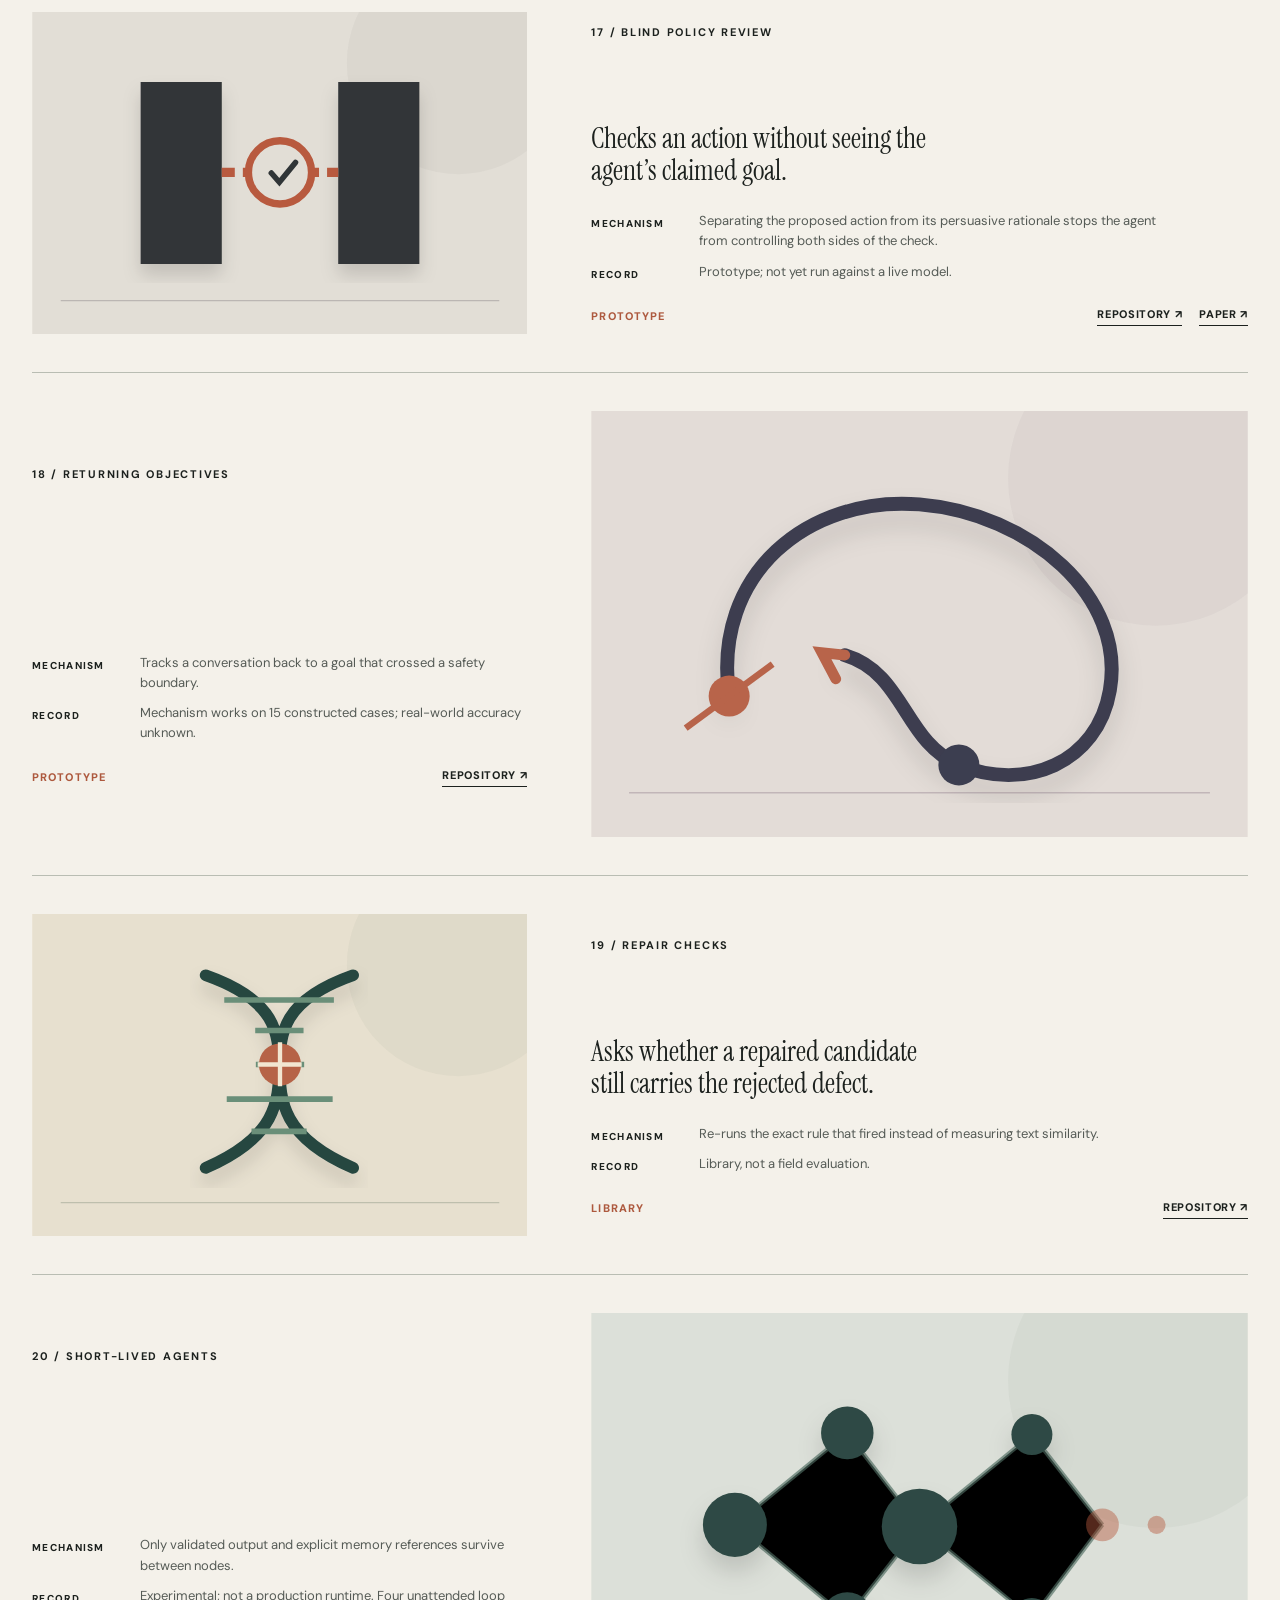
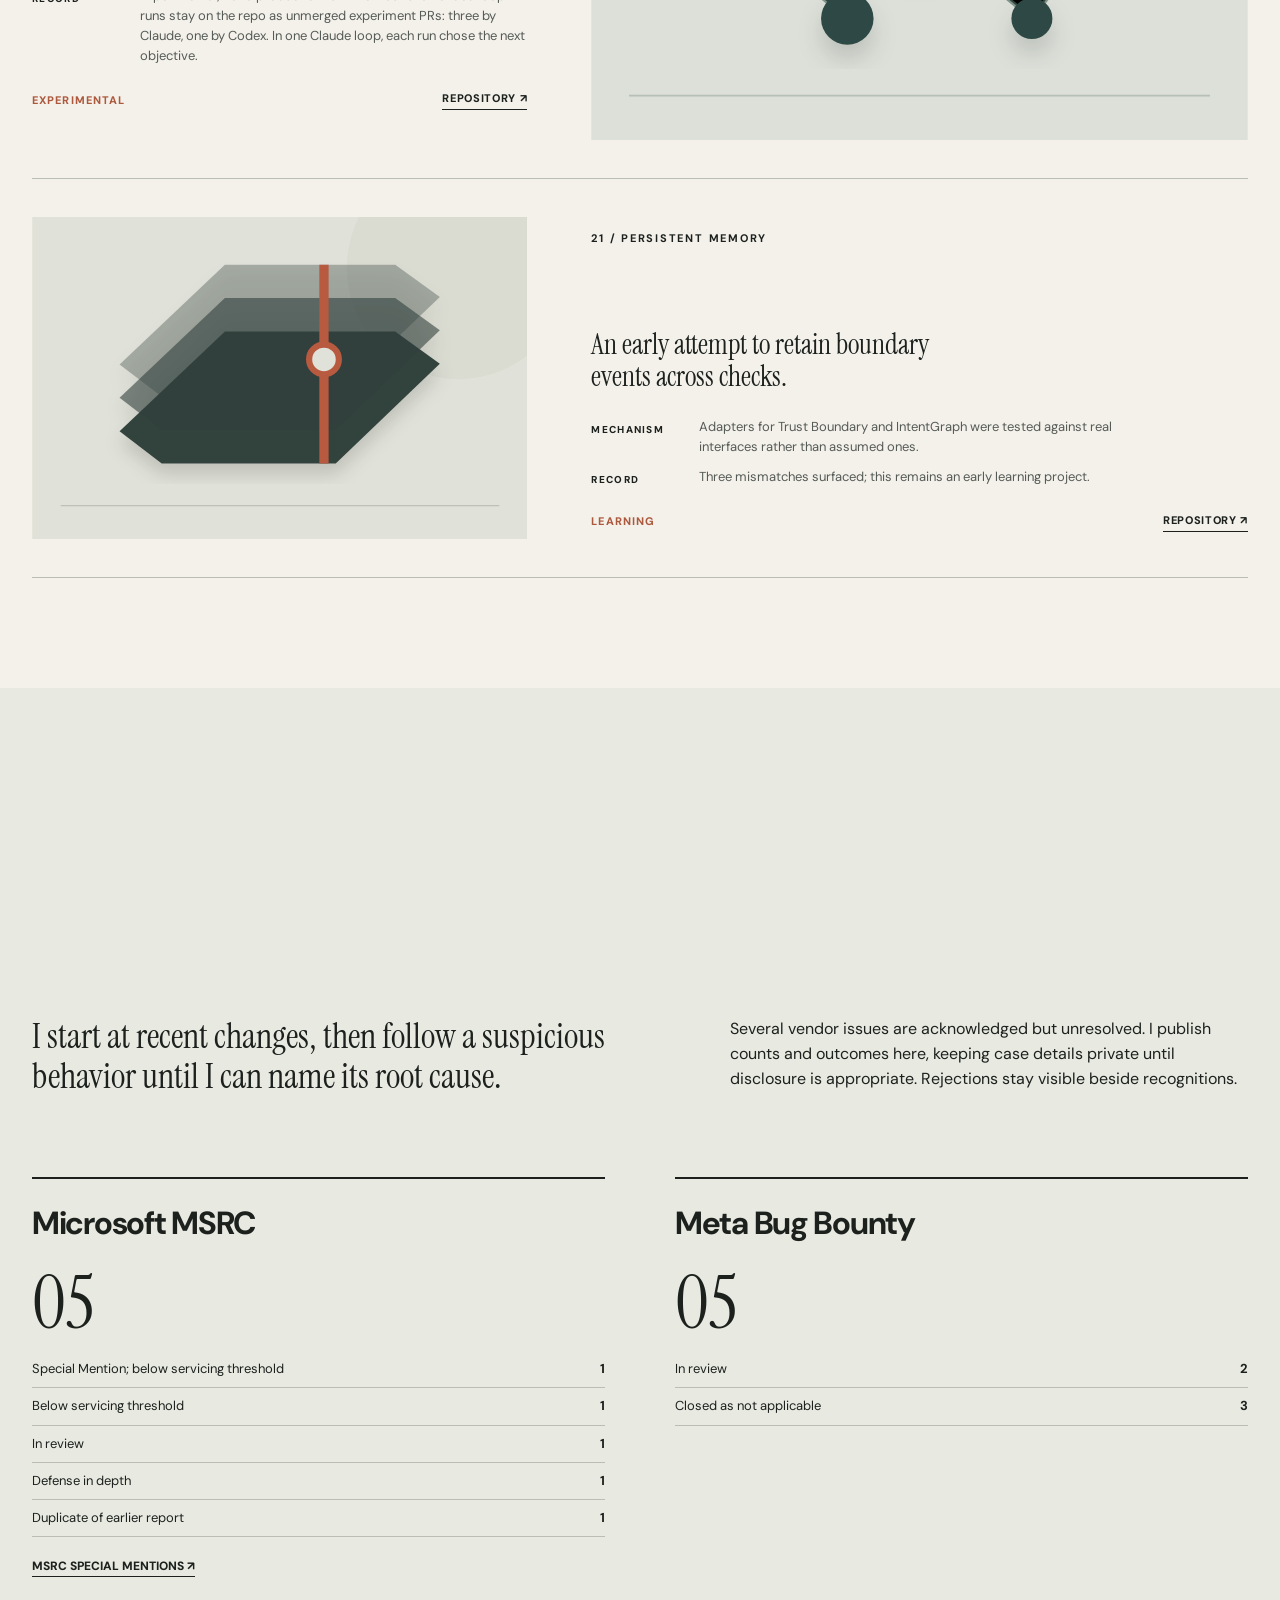
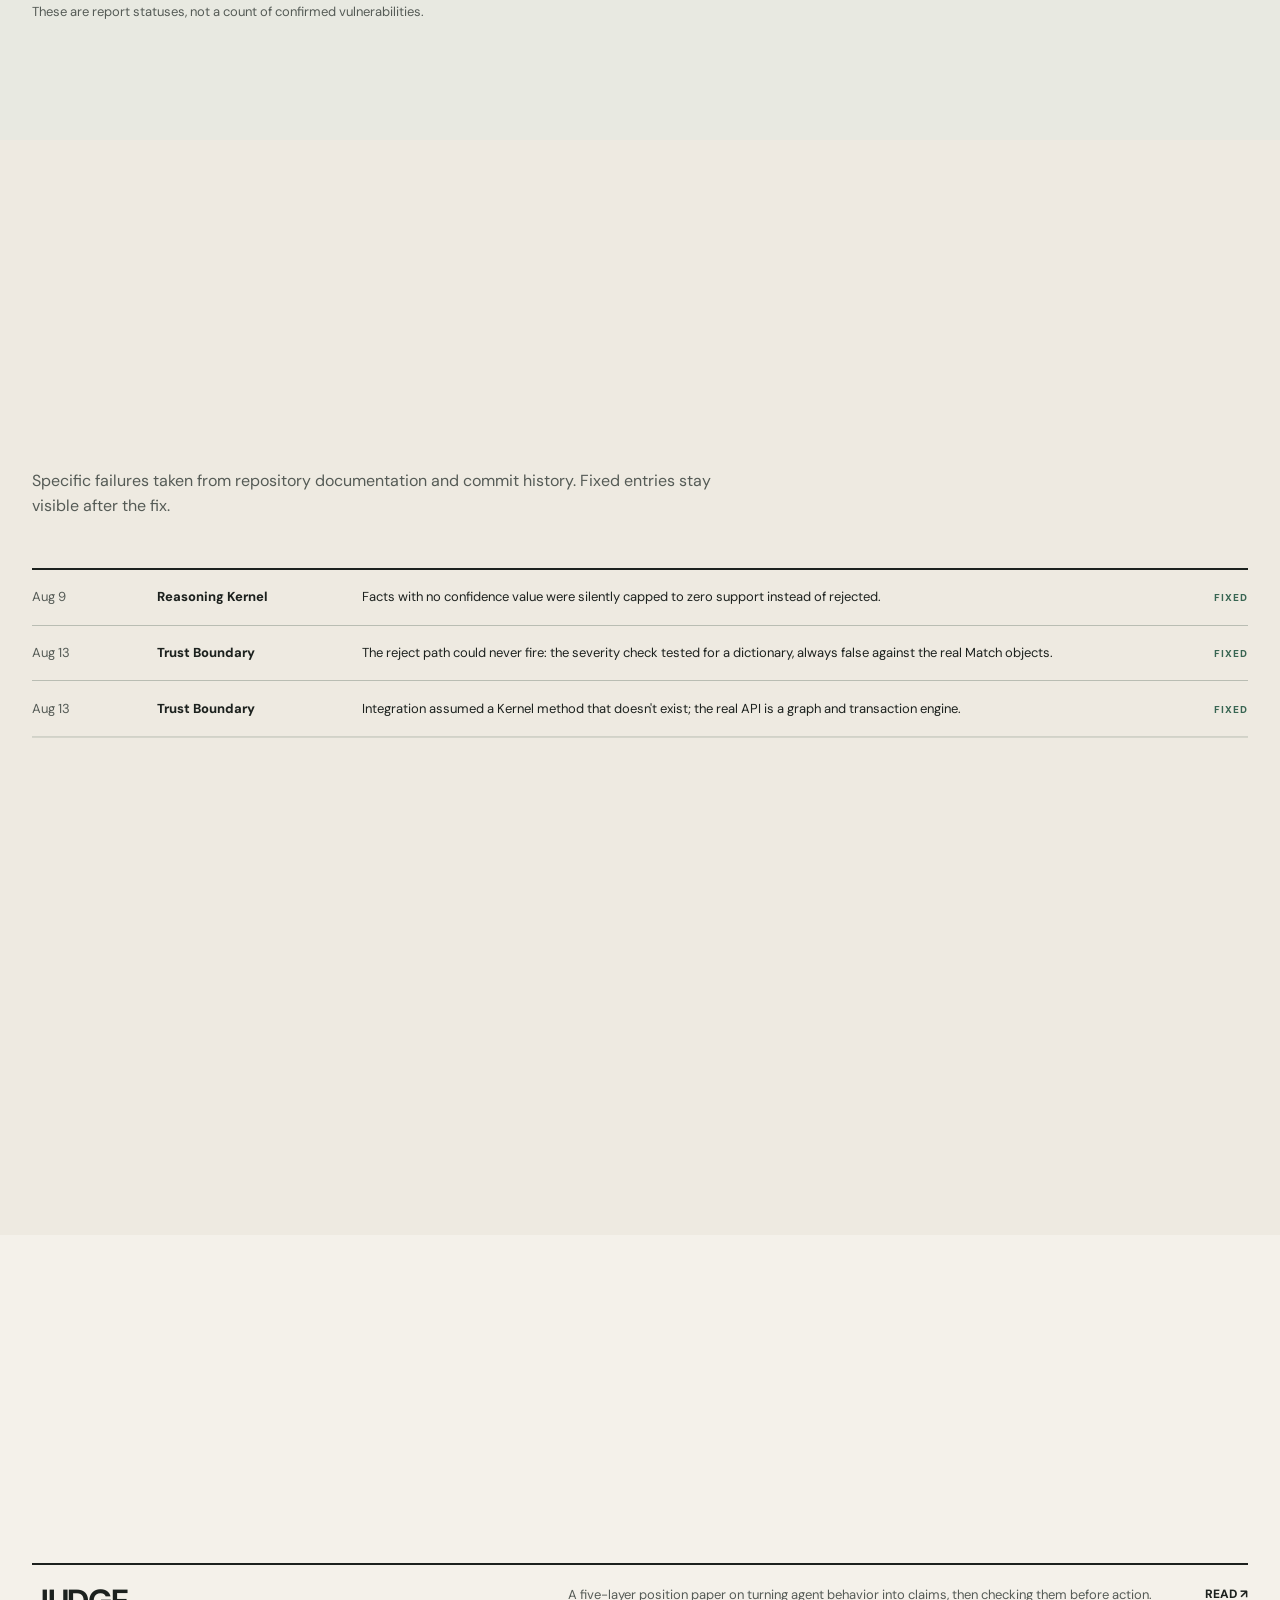
==== commit 4bfeb7cc: "Add the end-of-the-road button, page fall and hidden-archives pop-up - A 'Do not touch' button appea" ====
--- a/index.html
+++ b/index.html
@@ -3,7 +3,7 @@
 <link rel="icon" type="image/png" href="favicon.png"><link rel="apple-touch-icon" href="apple-touch-icon.png">
 <meta property="og:type" content="website"><meta property="og:url" content="https://rick-clinton-jpg.github.io/"><meta property="og:title" content="Rick Clinton — AI safety research"><meta property="og:description" content="The check lives outside the model."><meta property="og:image" content="https://rick-clinton-jpg.github.io/assets/research-room-poster.png"><meta name="twitter:card" content="summary_large_image">
 <link rel="preconnect" href="https://fonts.googleapis.com"><link rel="preconnect" href="https://fonts.gstatic.com" crossorigin><link href="https://fonts.googleapis.com/css2?family=DM+Sans:wght@400;500;600;700;800;900&family=Instrument+Serif:ital@0;1&display=swap" rel="stylesheet">
-<link rel="stylesheet" href="assets/site.css"><link rel="stylesheet" href="assets/motion.css"></head><body>
+<link rel="stylesheet" href="assets/site.css"><link rel="stylesheet" href="assets/motion.css"><link rel="stylesheet" href="assets/end.css"></head><body>
 <header class="site-header"><div class="wrap"><a href="#top" class="site-brand" aria-label="Rick Clinton home">RICK<span>.</span>CLINTON</a><button class="menu-toggle" aria-expanded="false" aria-controls="site-nav">Menu</button><nav class="site-nav" id="site-nav" aria-label="Main navigation"><a href="#featured">Featured</a><a href="#work">Projects</a><a href="#security">Research</a><a href="#writing">Writing</a><a href="#background">About</a><a href="mailto:clinpeter@gmail.com">Contact ↗</a></nav></div></header>
 <main id="top">
 <section class="hero"><div class="wrap hero-grid"><p class="hero-name">RICK <span>CLINTON</span></p><figure class="hero-stage"><picture><source media="(prefers-reduced-motion: reduce)" srcset="assets/research-room-poster.png"><img class="approved-hero" src="assets/research-room.gif" alt="Pixel-art researcher viewed from behind at a personal workbench, with code, experiment notes and DogWhistle, Black Mirror and Mirage posters" fetchpriority="high" width="836" height="470"></picture></figure><h1 class="hero-tag">The check lives <em class="serif">outside</em> the model.</h1><p class="hero-lede">Independent AI safety and governance research from Chennai. I build containment tests, decision gates and audit trails for agent actions, then publish what the checks actually found.</p><div class="hero-about" id="about-me"><span class="small-label">About me</span><p>I spent five years in eCommerce operations before turning to agent systems. Since July 2026, I have directed coding agents while I write the threat models, invariants and pass/fail tests.</p><a href="#background">Full background ↓</a></div><aside class="hero-side"><a class="vend-mini" href="vending/" aria-label="Pick your poison: open the vending machine"><svg viewBox="0 0 48 68" width="44" height="62" aria-hidden="true"><rect x="2" y="2" width="44" height="62" rx="5" fill="#2347A6" stroke="#162F6E" stroke-width="2"/><rect x="6" y="6" width="36" height="7" rx="2" fill="#111A33"/><rect class="glow" x="10" y="8.5" width="28" height="2" rx="1" fill="#FFB13D"/><rect x="6" y="16" width="25" height="33" rx="2" fill="#0F1A2B"/><g fill="#F1D9A7"><rect x="8" y="18" width="4" height="7"/></g><rect x="14" y="18" width="4" height="7" fill="#E6C2B4"/><rect x="20" y="18" width="4" height="7" fill="#C9DDC5"/><rect x="26" y="18" width="3" height="7" fill="#C7D3EA"/><rect x="7" y="25.5" width="23" height="1.2" fill="#A9B3BA"/><rect x="8" y="28.5" width="4" height="7" rx="1" fill="#D9894F"/><rect x="14" y="28.5" width="4" height="7" rx="1" fill="#5E9FA0"/><rect x="20" y="28.5" width="4" height="7" rx="1" fill="#B9805F"/><rect x="26" y="28.5" width="3" height="7" rx="1" fill="#7A8E52"/><rect x="7" y="36" width="23" height="1.2" fill="#A9B3BA"/><path d="M9 47v-5l1-1v-1h1v1l1 1v5zM15 47v-5l1-1v-1h1v1l1 1v5zM21 47v-5l1-1v-1h1v1l1 1v5z" fill="#2F4A3A"/><rect x="7" y="47" width="23" height="1.2" fill="#F2C230"/><rect x="33" y="16" width="9" height="5" rx="1" fill="#1E1308"/><rect class="glow" x="34" y="17.5" width="7" height="2" fill="#FFB13D"/><g fill="#E8EBE5"><circle cx="35" cy="25" r="1.1"/><circle cx="37.5" cy="25" r="1.1"/><circle cx="40" cy="25" r="1.1"/><circle cx="35" cy="28" r="1.1"/><circle cx="37.5" cy="28" r="1.1"/><circle cx="40" cy="28" r="1.1"/><circle cx="35" cy="31" r="1.1"/><circle cx="37.5" cy="31" r="1.1"/><circle cx="40" cy="31" r="1.1"/></g><rect x="36.5" y="36" width="2" height="7" rx="1" fill="#141E27"/><rect x="6" y="53" width="36" height="7" rx="2" fill="#0E1622"/></svg><span class="lbl"><b>Pick your poison</b><span>Browse the work in a vending machine</span></span></a></aside></div><div class="wrap hero-under"><span>01 — A research portfolio, with the failures left visible.</span><a href="#featured">Scroll to the work ↓</a></div></section><section id="featured" class="feature dogwhistle"><div class="wrap"><div class="section-marker">Research sprint / 01</div><div class="feature-row"><figure class="feature-graph"><a href="https://rick-clinton-jpg.github.io/DogWhistle/" target="_blank" rel="noopener" aria-label="Open the interactive 3D view of DogWhistle"><svg class="layout-graph" viewBox="0 0 600 405" role="img"><title>DogWhistle working layout</title><desc>A sender writes a handoff. A gate rebuilds every field except two memory references. The handoff reaches a coalition listener, whose allocation shifts to a hidden pair, and an honest listener, whose allocation is unchanged. The audit swaps the two references and replays each listener.</desc><defs><marker id="lg-arrow-dogwhistle" viewBox="0 0 10 10" refX="8" refY="5" markerWidth="6" markerHeight="6" orient="auto-start-reverse"><path d="M2 1L8 5L2 9" fill="none" stroke="context-stroke" stroke-width="1.5" stroke-linecap="round" stroke-linejoin="round"/></marker></defs>
@@ -408,4 +408,4 @@
 </div></div></section>
 <section id="background" class="about-section"><div class="wrap"><div class="section-marker">The person behind the work</div><div class="about-grid"><h2>Built by questions, <em>checked by evidence.</em></h2><div class="timeline"><div class="tl"><span class="when">2022–2025</span><div><h3>Walmart · Project Management Specialist</h3><p>Ran an eight-week onboarding program for 15–22 international sellers each month, more than 700 in total. Built a duplicate-item escalation playbook and received a 2023 stakeholder recognition.</p></div></div><div class="tl"><span class="when">2019–2021</span><div><h3>Amazon · Catalogue Associate</h3><p>Catalog operations and vendor coordination across a high-volume product set.</p></div></div><div class="tl"><span class="when">Education</span><div><h3>B.Tech · Mechanical Engineering, SRM University</h3><p>Plus a Diploma in Modern Applied Psychology.</p></div></div></div></div></div></section>
 </main><footer class="site-footer"><div class="wrap"><p class="footer-call">Let’s make the claim <a href="mailto:clinpeter@gmail.com">testable.</a></p><div class="footer-grid"><p>Most implementation commits across these repositories are written by AI coding agents under constraints I specify. The numbers here come from tests and git history, including failed results.</p><ul><li><a href="https://github.com/Rick-Clinton-jpg" target="_blank" rel="noopener">GitHub ↗</a></li><li><a href="https://www.linkedin.com/in/rick-clinton-0548a921a/" target="_blank" rel="noopener">LinkedIn ↗</a></li><li><a href="mailto:clinpeter@gmail.com">Email ↗</a></li></ul><ul><li><a href="Rick_Clinton_Resume_Research.pdf">Research résumé ↗</a></li><li><a href="Rick_Clinton_Resume_Customer_Success.pdf">Customer success résumé ↗</a></li></ul></div><div class="fine"><span>Chennai, India · Independent AI safety research.</span><span>Failures included. Authority kept outside the agent.</span></div></div></footer>
-<script src="assets/site.js" defer></script><script src="assets/motion.js" defer></script></body></html>
+<script src="assets/site.js" defer></script><script src="assets/motion.js" defer></script><script src="assets/end.js" defer></script></body></html>
--- a/assets/motion.css
+++ b/assets/motion.css
@@ -1,5 +1,5 @@
 /* Cuts and tiles inherit the page's ink, paper, typography and artwork. */
-.editorial-motion body { overflow-x: clip; }
+html.editorial-motion, .editorial-motion body { overflow-x: clip; }
 .motion-host { --unbuilt: 0; --travel: 0; --presence: 1; --direction: 1; }
 .motion-type, .motion-image { position: relative; }
 .motion-type > .motion-original { display: block; }
@@ -14,15 +14,18 @@
 .editorial-motion .motion-fragmenting > a > .motion-original { opacity: 0; }
 .editorial-motion .motion-fragmenting > .motion-fragments { display: block; }
 .editorial-motion .motion-atom {
-  --piece-progress: clamp(0, calc(var(--unbuilt) * 1.6 - var(--piece-delay)), 1);
-  transform: translate3d(calc(var(--piece-x) * var(--piece-progress)), calc(var(--piece-y) * var(--piece-progress) * var(--direction)), 0) rotate(calc(var(--piece-turn) * var(--piece-progress)));
-  opacity: calc(1 - var(--piece-progress));
-  transform-origin: center;
+  --piece-progress: clamp(0, calc(var(--unbuilt) * 1.9 - var(--piece-delay)), 1);
+  transform: translate3d(calc(var(--piece-x) * var(--piece-progress)), calc(var(--piece-y) * var(--piece-progress) * var(--direction)), 0) rotate(calc(var(--piece-turn) * var(--piece-progress))) scale(calc(1 - var(--piece-shrink, 0) * var(--piece-progress)));
+  /* Tiles stay solid for the first part of their drift, then fade out as dust. */
+  opacity: clamp(0, calc((1 - var(--piece-progress)) * 1.7), 1);
 }
+.editorial-motion .motion-diagram .motion-atom { transform-origin: center; }
+/* Image dust may drift past the frame while it is breaking up. */
+.editorial-motion .motion-image.motion-fragmenting { overflow: visible; }
 .editorial-motion .motion-diagram .motion-atom { transform-box: fill-box; }
 .editorial-motion .motion-block {
   opacity: var(--presence);
-  transform: translate3d(0, calc(14px * var(--travel)), 0);
+  transform: translate3d(0, calc(28px * var(--travel)), 0);
 }
 .editorial-motion .motion-rule {
   opacity: var(--presence);
--- a/assets/end.css
+++ b/assets/end.css
@@ -0,0 +1,35 @@
+/* End of the road: the button, the falling page, the pop-up. */
+.end-zone { display: flex; justify-content: center; padding: 46px 0 6px; }
+.end-trigger {
+  appearance: none; cursor: pointer; border: 1px solid var(--accent); background: transparent; color: #E9A58E;
+  font: 800 11px/1 var(--sans); letter-spacing: .14em; text-transform: uppercase; padding: 13px 20px; border-radius: 999px;
+  opacity: 0; transform: scale(.6); transition: opacity .35s ease, transform .45s cubic-bezier(.2,1.5,.4,1), background .2s ease, color .2s ease;
+}
+.end-zone.is-armed .end-trigger { opacity: 1; transform: none; }
+.end-trigger:hover, .end-trigger:focus-visible { background: var(--accent); color: #fff; }
+.end-trigger:focus-visible { outline: 2px solid #F1EDE3; outline-offset: 3px; }
+
+html.end-locked { overflow: hidden !important; }
+.end-crumbling .site-header, .end-crumbling main, .end-crumbling .site-footer { pointer-events: none; }
+.end-crumbling .site-footer, .end-crumbling .footer-grid, .end-crumbling .fine { border-top-color: transparent; }
+.site-footer, .footer-grid, .fine { transition: border-color .4s ease; }
+
+.end-dialog {
+  border: 1px solid var(--ink); border-radius: 0; background: var(--paper); color: var(--ink);
+  padding: clamp(26px, 4vw, 44px); width: min(460px, calc(100vw - 36px)); text-align: center;
+  box-shadow: 0 24px 60px rgba(0, 0, 0, .35);
+}
+.end-dialog::backdrop { background: rgba(14, 18, 16, .55); }
+.end-dialog h2 { font: 400 clamp(28px, 4vw, 40px)/1.05 var(--serif); letter-spacing: -.02em; margin: 0 0 14px; }
+.end-dialog p { margin: 0 0 26px; color: var(--soft); font-size: 15px; }
+.end-actions { display: flex; justify-content: center; gap: 12px; }
+.end-actions a, .end-actions button {
+  appearance: none; cursor: pointer; min-width: 104px; padding: 12px 20px; border: 1px solid var(--ink); border-radius: 999px;
+  font: 800 12px/1 var(--sans); letter-spacing: .1em; text-transform: uppercase; text-decoration: none;
+}
+.end-actions a { background: var(--ink); color: var(--paper); }
+.end-actions button { background: transparent; color: var(--ink); }
+.end-actions a:hover { background: var(--accent); border-color: var(--accent); text-decoration: none; }
+.end-actions button:hover { background: rgba(28, 33, 30, .08); }
+.end-actions a:focus-visible, .end-actions button:focus-visible { outline: 2px solid var(--accent); outline-offset: 3px; }
+@media (prefers-reduced-motion: reduce) { .end-trigger { transition: none; } }
